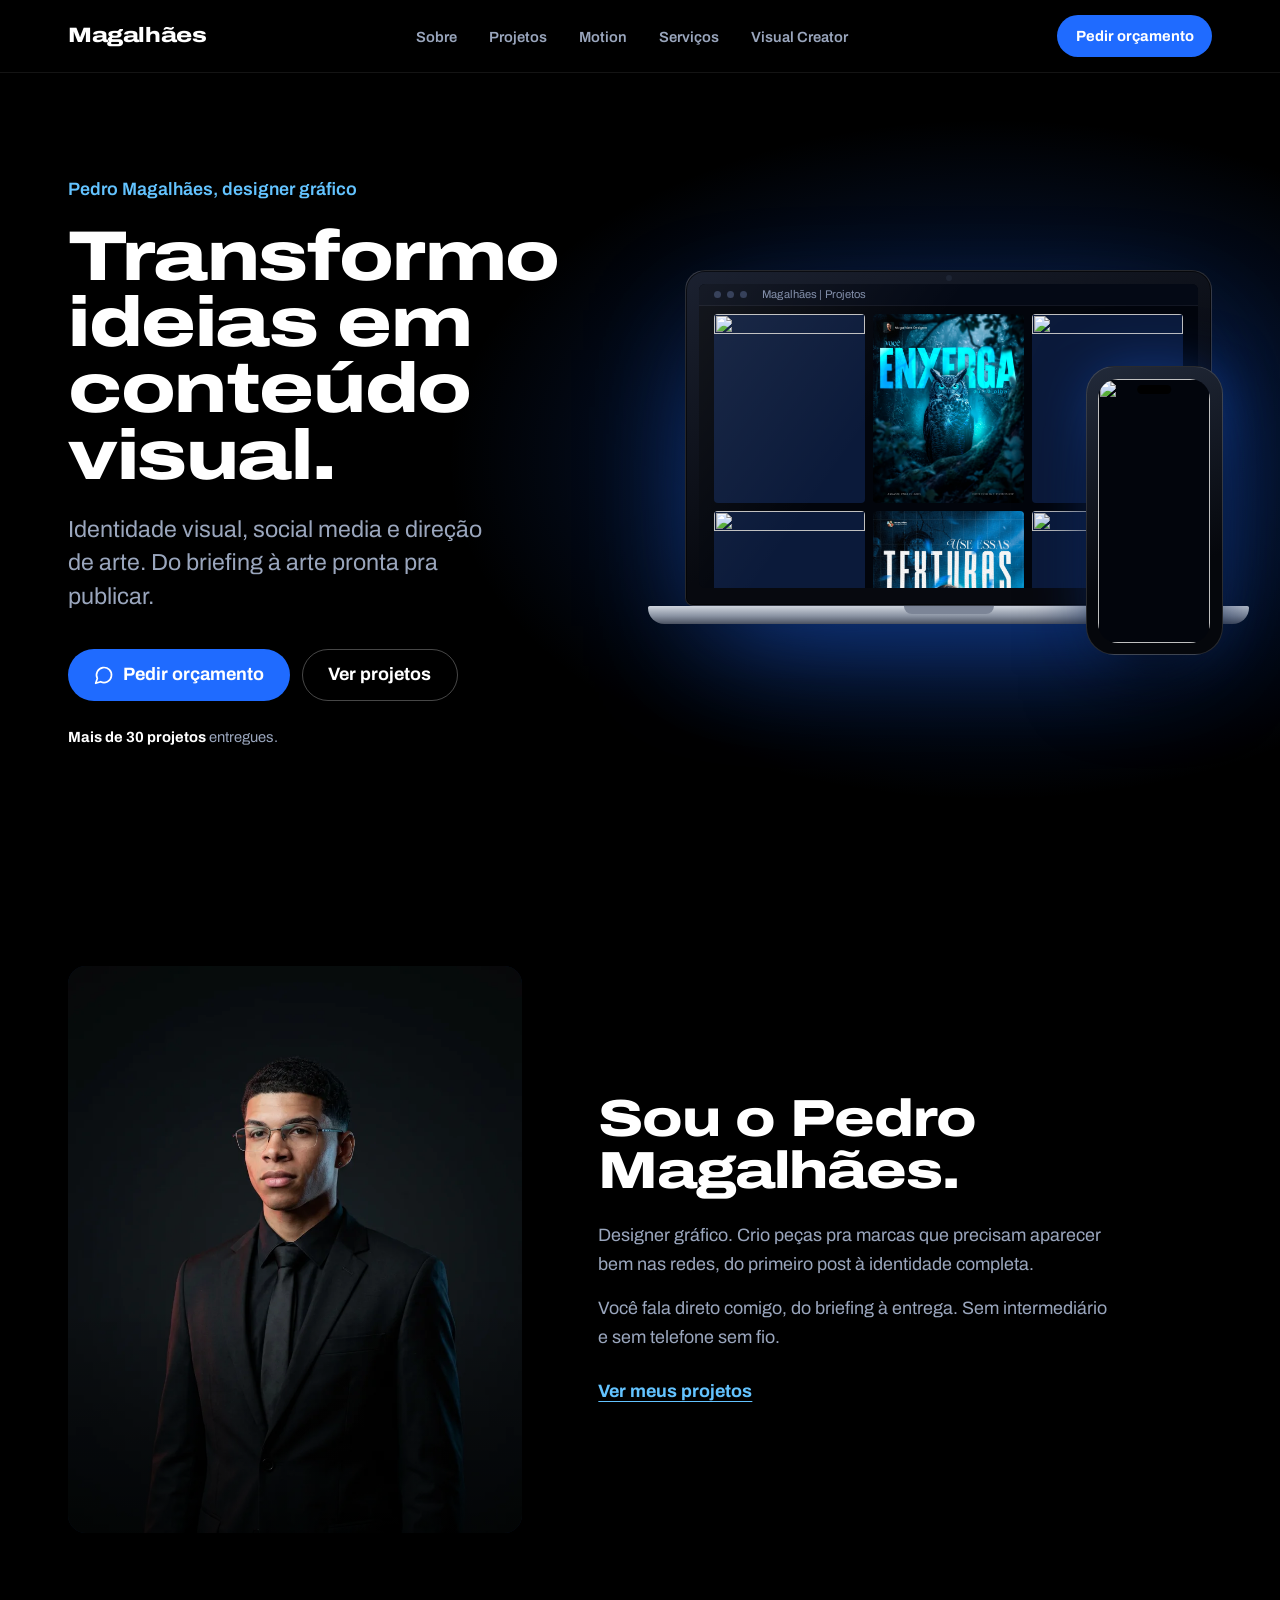
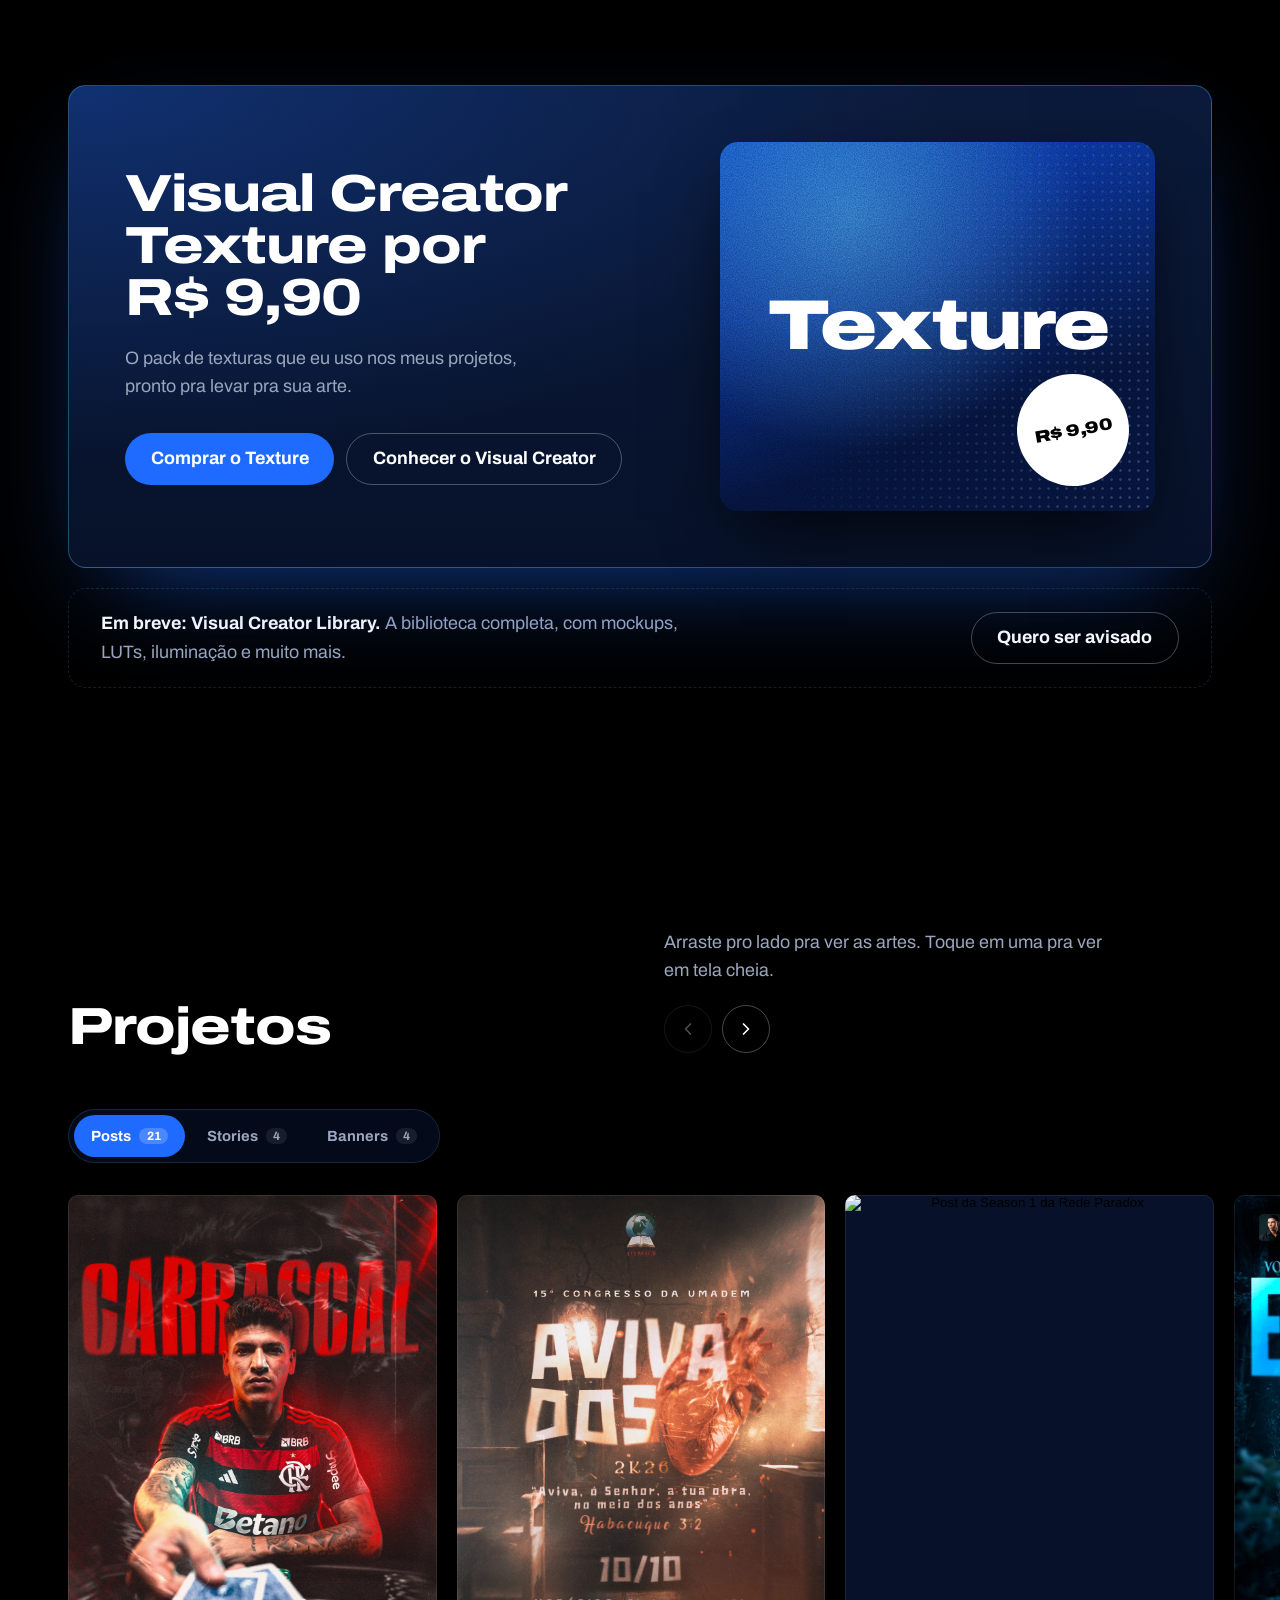
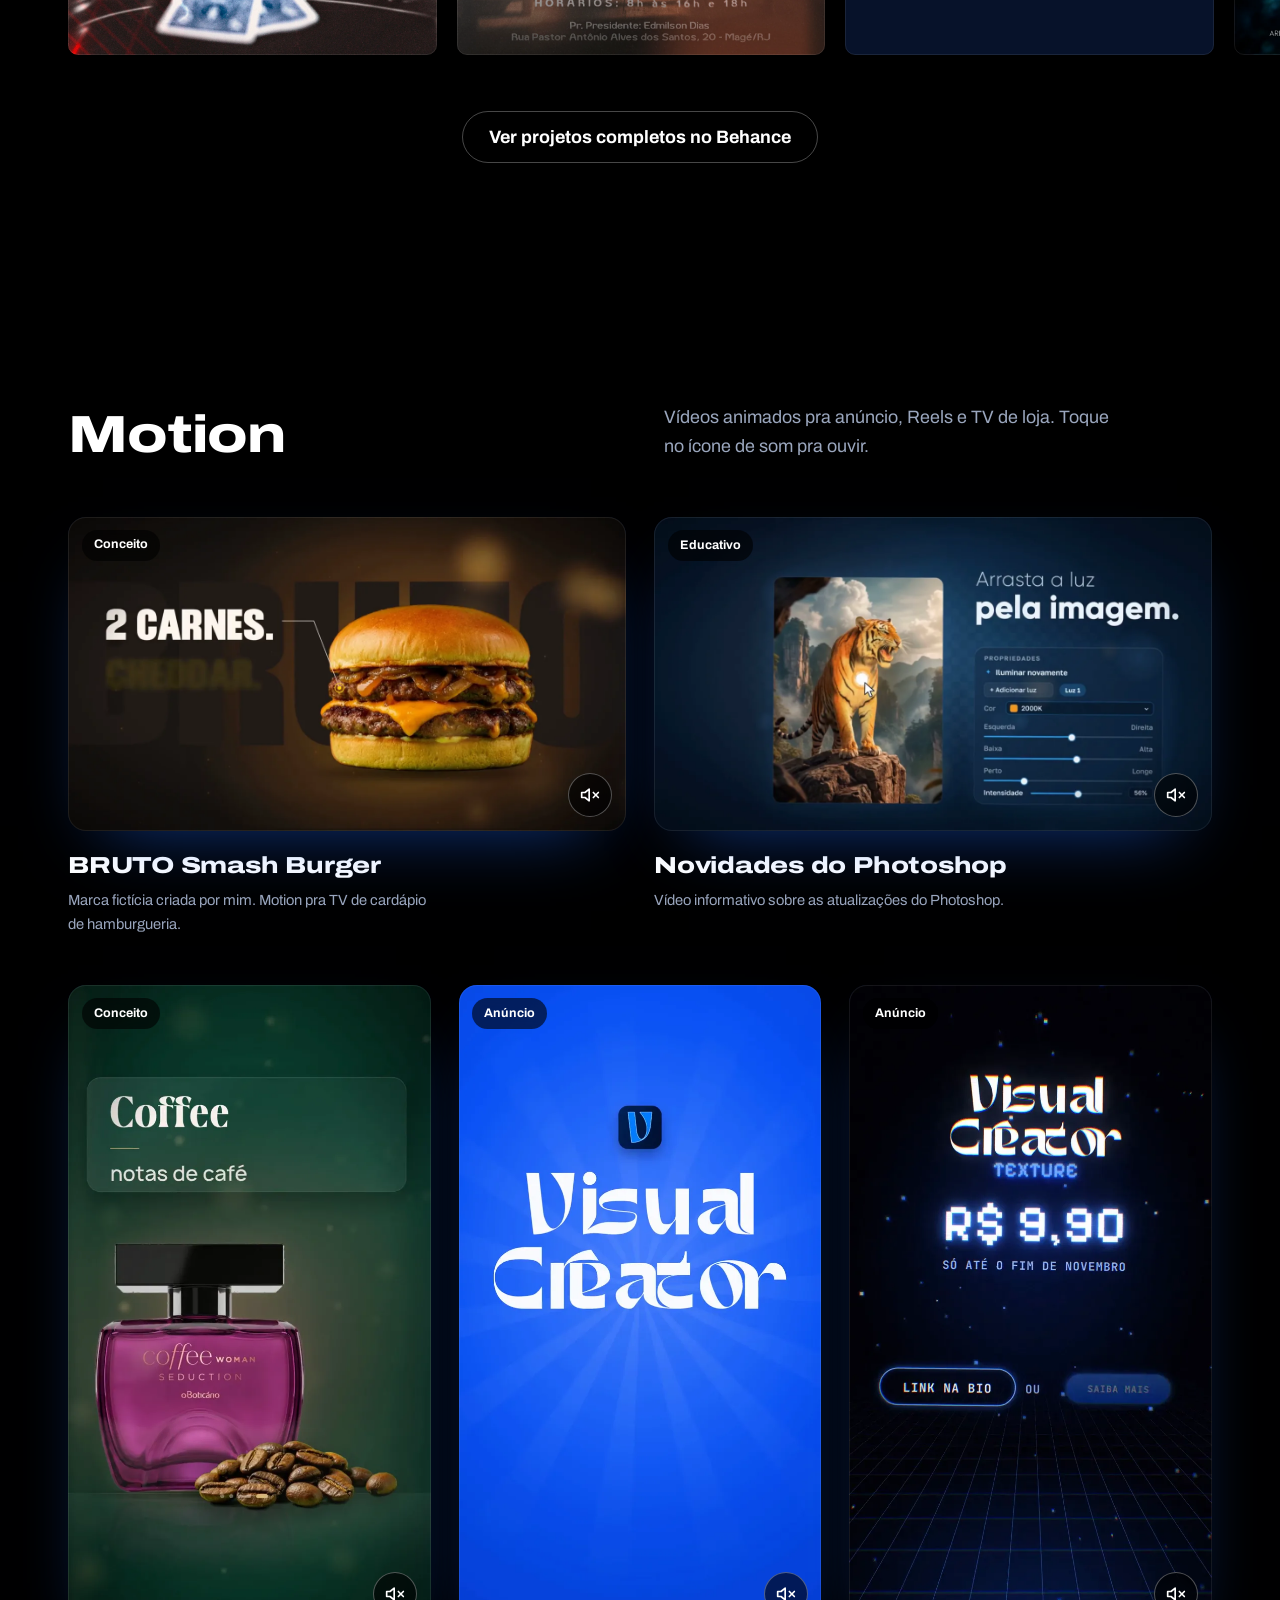
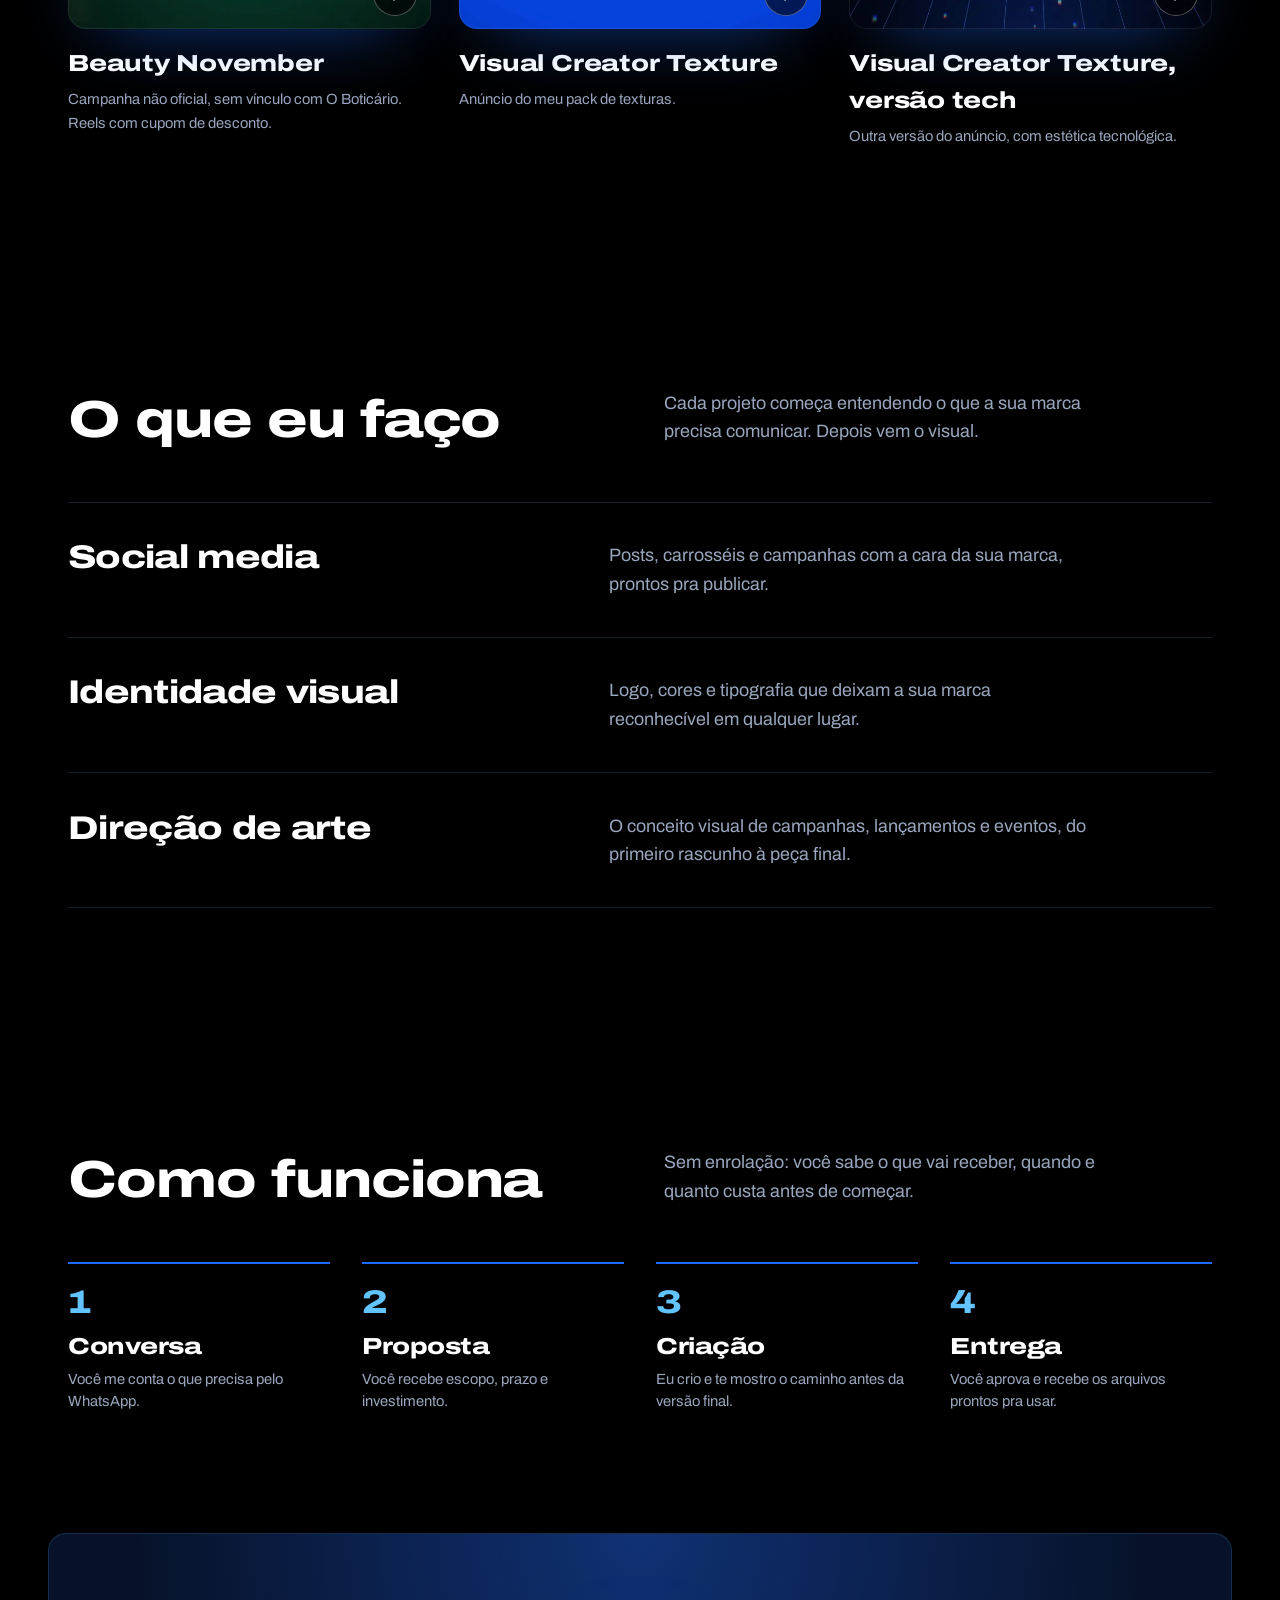
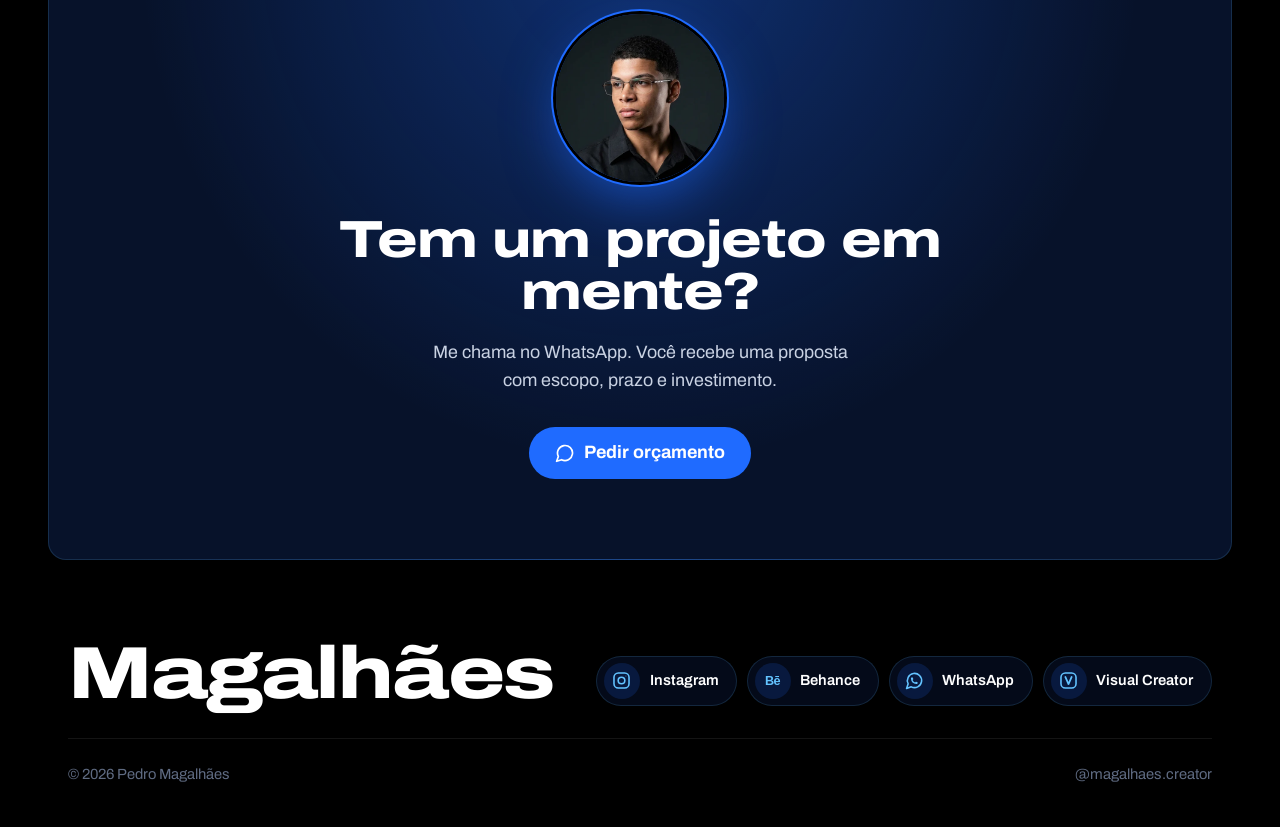
==== index.html @ c9c940e7 "Seção de motion com 5 vídeos Co-Authored-By: Claude Opus 5.5 <noreply@anthropic.com> Claude-Session:" ====
<!DOCTYPE html>
<html lang="pt-BR">
<head>
  <meta charset="utf-8">
  <script>if (location.protocol === "http:" && location.hostname.endsWith("magalhaescreator.com.br")) location.replace("https://" + location.host + location.pathname + location.search + location.hash);</script>
  <meta name="viewport" content="width=device-width, initial-scale=1">
  <title>Magalhães | Designer Gráfico</title>
  <meta name="description" content="Pedro Magalhães, designer gráfico. Identidade visual, social media e direção de arte, do briefing à arte pronta pra publicar.">
  <meta name="theme-color" content="#000000">
  <link rel="canonical" href="https://magalhaescreator.com.br/">
  <meta property="og:url" content="https://magalhaescreator.com.br/">
  <meta property="og:type" content="website">
  <meta property="og:title" content="Magalhães | Designer Gráfico">
  <meta property="og:description" content="Identidade visual, social media e direção de arte. Peça seu orçamento pelo WhatsApp.">
  <meta property="og:image" content="https://magalhaescreator.com.br/assets/img/og.jpg">
  <meta name="twitter:card" content="summary_large_image">
  <link rel="icon" href="assets/img/favicon.svg" type="image/svg+xml">
  <link rel="preconnect" href="https://fonts.googleapis.com">
  <link rel="preconnect" href="https://fonts.gstatic.com" crossorigin>
  <link href="https://fonts.googleapis.com/css2?family=Archivo:wdth,wght@62..125,400..900&display=swap" rel="stylesheet">
  <link rel="stylesheet" href="assets/css/style.css">
</head>
<body>
  <a class="skip" href="#conteudo">Pular para o conteúdo</a>

  <div class="promo-bar" data-promo>
    <div class="wrap promo-bar-inner">
      <p><b>Black Friday do Visual Creator.</b> <span class="hide-sm">Texture por R$&nbsp;9,90.</span> Termina em <span class="countdown-inline" data-countdown-inline>em breve</span></p>
      <a href="visual-creator/">Aproveitar</a>
    </div>
  </div>

  <header class="nav">
    <div class="wrap nav-inner">
      <a class="wordmark" href="./">Magalhães</a>
      <nav aria-label="Principal">
        <ul class="nav-links" id="menu">
          <li><a href="#sobre">Sobre</a></li>
          <li><a href="#projetos">Projetos</a></li>
          <li><a href="#motion">Motion</a></li>
          <li><a href="#servicos">Serviços</a></li>
          <li><a href="visual-creator/">Visual Creator</a></li>
        </ul>
      </nav>
      <a class="btn btn-primary nav-cta" href="https://wa.me/message/RZX6VDRR2DVQH1" target="_blank" rel="noopener">Pedir orçamento</a>
      <button class="menu-btn" type="button" aria-expanded="false" aria-controls="menu" aria-label="Abrir menu"><span></span><span></span><span></span></button>
    </div>
  </header>

  <main id="conteudo">
    <section class="hero">
      <div class="wrap hero-grid">
        <div>
          <p class="hero-who">Pedro Magalhães, designer gráfico</p>
          <h1>Transformo ideias em conteúdo visual.</h1>
          <p class="hero-sub">Identidade visual, social media e direção de arte. Do briefing à arte pronta pra publicar.</p>
          <div class="hero-actions">
            <a class="btn btn-primary" href="https://wa.me/message/RZX6VDRR2DVQH1" target="_blank" rel="noopener">
              <svg viewBox="0 0 24 24" fill="none" stroke="currentColor" stroke-width="2" stroke-linecap="round" stroke-linejoin="round" aria-hidden="true"><path d="M7.9 20A9 9 0 1 0 4 16.1L2 22Z"/></svg>
              Pedir orçamento
            </a>
            <a class="btn btn-ghost" href="#projetos">Ver projetos</a>
          </div>
          <p class="hero-proof"><strong>Mais de 30 projetos</strong> entregues.</p>
        </div>

        <div class="devices" aria-hidden="true" data-feed='["https://mir-s3-cdn-cf.behance.net/project_modules/max_1200_webp/fe48d3247778025.69e254699de70.png", "assets/img/trabalhos/coruja.webp", "https://mir-s3-cdn-cf.behance.net/project_modules/max_1200_webp/d8fd8d247778025.69e25469a5c18.png", "https://mir-s3-cdn-cf.behance.net/project_modules/max_1200_webp/1ebed1247778025.69e25469a2aa4.png", "assets/img/trabalhos/texturas.webp", "https://mir-s3-cdn-cf.behance.net/project_modules/max_1200_webp/c08a73247778025.69e25469a4dbd.png", "assets/img/trabalhos/nem-tudo.webp", "https://mir-s3-cdn-cf.behance.net/project_modules/max_1200_webp/96bc8f247778025.69e2546d345b4.png", "https://mir-s3-cdn-cf.behance.net/project_modules/max_1200_webp/eeed84247778025.69e25469a31aa.png", "https://mir-s3-cdn-cf.behance.net/project_modules/max_1200_webp/d4038a247778025.69e254699f2da.png", "https://mir-s3-cdn-cf.behance.net/project_modules/max_1200_webp/2a025b247778025.69e25620753db.png", "https://mir-s3-cdn-cf.behance.net/project_modules/max_1200_webp/dcdc4f247778025.69e25469a3f45.png"]' data-phone='["https://mir-s3-cdn-cf.behance.net/project_modules/max_1200_webp/8fa690247778025.69e25469a0059.png", "https://mir-s3-cdn-cf.behance.net/project_modules/max_1200_webp/dc5578247778025.69e25469a0e3d.png", "https://mir-s3-cdn-cf.behance.net/project_modules/max_1200_webp/7363a2247778025.69e25469a556b.png"]'>
          <div class="laptop">
            <div class="laptop-lid">
              <div class="screen">
                <div class="screen-bar"><i></i><i></i><i></i><span>Magalhães | Projetos</span></div>
                <div class="screen-feed"><div class="feed-track"></div></div>
              </div>
            </div>
            <div class="laptop-base"></div>
          </div>
          <div class="phone"><div class="phone-screen"></div></div>
        </div>
      </div>
    </section>

    <section class="section" id="sobre">
      <div class="wrap about">
        <div class="about-photo">
          <picture>
            <source srcset="assets/img/pedro-retrato.webp" type="image/webp">
            <img src="assets/img/pedro-retrato.jpg" alt="Pedro Magalhães, designer gráfico" loading="lazy" width="896" height="1200">
          </picture>
        </div>
        <div>
          <h2>Sou o Pedro Magalhães.</h2>
          <p>Designer gráfico. Crio peças pra marcas que precisam aparecer bem nas redes, do primeiro post à identidade completa.</p>
          <p>Você fala direto comigo, do briefing à entrega. Sem intermediário e sem telefone sem fio.</p>
          <a class="text-link" href="#projetos">Ver meus projetos</a>
        </div>
      </div>
    </section>

    <section class="section promo" id="oferta" aria-labelledby="oferta-title">
      <div class="wrap">
        <div class="promo-panel">
          <div class="promo-copy">
            <p class="promo-kicker" data-promo>Black Friday do Visual Creator</p>
            <h2 id="oferta-title">Visual Creator Texture por R$&nbsp;9,90</h2>
            <p class="promo-text">O pack de texturas que eu uso nos meus projetos, pronto pra levar pra sua arte.</p>
            <div class="countdown" data-countdown data-promo aria-label="Tempo até o fim da promoção">
              <div><b data-unit="d">00</b><span>dias</span></div>
              <div><b data-unit="h">00</b><span>horas</span></div>
              <div><b data-unit="m">00</b><span>min</span></div>
              <div><b data-unit="s">00</b><span>seg</span></div>
            </div>
            <div class="promo-actions">
              <a class="btn btn-primary" href="https://pay.cakto.com.br/vt54b25_1261545" target="_blank" rel="noopener">Comprar o Texture</a>
              <a class="btn btn-ghost" href="visual-creator/">Conhecer o Visual Creator</a>
            </div>
          </div>
          <a class="promo-visual" href="visual-creator/" aria-label="Ver o Visual Creator Texture">
            <div class="texture-art"><span>Texture</span></div>
            <span class="price-tag">R$&nbsp;9,90</span>
          </a>
        </div>
        <div class="promo-next">
          <p><b>Em breve: Visual Creator Library.</b> A biblioteca completa, com mockups, LUTs, iluminação e muito mais.</p>
          <a class="btn btn-ghost" href="https://ig.me/m/magalhaes.creator" target="_blank" rel="noopener">Quero ser avisado</a>
        </div>
      </div>
    </section>

    <section class="section" id="projetos">
      <div class="wrap">
        <div class="section-head">
          <h2>Projetos</h2>
          <div class="works-head-side">
            <p>Arraste pro lado pra ver as artes. Toque em uma pra ver em tela cheia.</p>
            <div class="works-nav">
              <button class="works-btn" type="button" data-dir="-1" aria-label="Arte anterior"><svg viewBox="0 0 24 24" fill="none" stroke="currentColor" stroke-width="2" stroke-linecap="round" stroke-linejoin="round" aria-hidden="true"><path d="M15 18l-6-6 6-6"/></svg></button>
              <button class="works-btn" type="button" data-dir="1" aria-label="Próxima arte"><svg viewBox="0 0 24 24" fill="none" stroke="currentColor" stroke-width="2" stroke-linecap="round" stroke-linejoin="round" aria-hidden="true"><path d="M9 18l6-6-6-6"/></svg></button>
            </div>
          </div>
        </div>
        <div class="works-tabs" role="tablist" aria-label="Formato das artes">
          <button class="works-tab" type="button" role="tab" id="tab-posts" aria-controls="works-posts" aria-selected="true">Posts <span>21</span></button>
          <button class="works-tab" type="button" role="tab" id="tab-stories" aria-controls="works-stories" aria-selected="false" tabindex="-1">Stories <span>4</span></button>
          <button class="works-tab" type="button" role="tab" id="tab-banners" aria-controls="works-banners" aria-selected="false" tabindex="-1">Banners <span>4</span></button>
        </div>
      </div>
      <div class="works works-posts" id="works-posts" role="tabpanel" aria-labelledby="tab-posts" tabindex="0">
        <button class="work" type="button" data-full="assets/img/trabalhos/carrascal.webp"><img src="assets/img/trabalhos/carrascal.webp" alt="Arte do jogador Carrascal, do Flamengo, com cartas de baralho" width="1080" height="1350" draggable="false" decoding="async"></button>
        <button class="work" type="button" data-full="assets/img/trabalhos/aviva.webp"><img src="assets/img/trabalhos/aviva.webp" alt="Cartaz do 15º Congresso da UMADEM, Avivados 2K26" width="1080" height="1350" draggable="false" decoding="async"></button>
        <button class="work" type="button" data-full="https://mir-s3-cdn-cf.behance.net/project_modules/max_1200_webp/d8fd8d247778025.69e25469a5c18.png"><img src="https://mir-s3-cdn-cf.behance.net/project_modules/max_1200_webp/d8fd8d247778025.69e25469a5c18.png" alt="Post da Season 1 da Rede Paradox" width="1080" height="1350" draggable="false" decoding="async" referrerpolicy="no-referrer"></button>
        <button class="work" type="button" data-full="assets/img/trabalhos/coruja.webp"><img src="assets/img/trabalhos/coruja.webp" alt="Post "Você enxerga ou só olha?" com coruja azul" width="1080" height="1350" draggable="false" decoding="async" loading="lazy"></button>
        <button class="work" type="button" data-full="https://mir-s3-cdn-cf.behance.net/project_modules/max_1200_webp/1ebed1247778025.69e25469a2aa4.png"><img src="https://mir-s3-cdn-cf.behance.net/project_modules/max_1200_webp/1ebed1247778025.69e25469a2aa4.png" alt="Post "Reconstrua a sua história" da Rede Paradox" width="1080" height="1350" draggable="false" decoding="async" loading="lazy" referrerpolicy="no-referrer"></button>
        <button class="work" type="button" data-full="assets/img/trabalhos/nem-tudo.webp"><img src="assets/img/trabalhos/nem-tudo.webp" alt="Post "Nem tudo começa perfeito"" width="1080" height="1350" draggable="false" decoding="async" loading="lazy"></button>
        <button class="work" type="button" data-full="https://mir-s3-cdn-cf.behance.net/project_modules/max_1200_webp/db159d247778025.69e2546bab6d5.png"><img src="https://mir-s3-cdn-cf.behance.net/project_modules/max_1200_webp/db159d247778025.69e2546bab6d5.png" alt="Post sobre a moto NRG-500" width="1080" height="1350" draggable="false" decoding="async" loading="lazy" referrerpolicy="no-referrer"></button>
        <button class="work" type="button" data-full="assets/img/trabalhos/fontes.webp"><img src="assets/img/trabalhos/fontes.webp" alt="Post "Use essas fontes nos seus posts" com astronauta" width="1080" height="1350" draggable="false" decoding="async" loading="lazy"></button>
        <button class="work" type="button" data-full="https://mir-s3-cdn-cf.behance.net/project_modules/max_1200_webp/96bc8f247778025.69e2546d345b4.png"><img src="https://mir-s3-cdn-cf.behance.net/project_modules/max_1200_webp/96bc8f247778025.69e2546d345b4.png" alt="Post "Qual é o seu personagem?"" width="1080" height="1350" draggable="false" decoding="async" loading="lazy" referrerpolicy="no-referrer"></button>
        <button class="work" type="button" data-full="assets/img/trabalhos/texturas.webp"><img src="assets/img/trabalhos/texturas.webp" alt="Post "Use essas texturas"" width="1080" height="1350" draggable="false" decoding="async" loading="lazy"></button>
        <button class="work" type="button" data-full="https://mir-s3-cdn-cf.behance.net/project_modules/max_1200_webp/069645247778025.69e2546c748ce.png"><img src="https://mir-s3-cdn-cf.behance.net/project_modules/max_1200_webp/069645247778025.69e2546c748ce.png" alt="Post "Um carro" da Rede Paradox" width="1080" height="1350" draggable="false" decoding="async" loading="lazy" referrerpolicy="no-referrer"></button>
        <button class="work" type="button" data-full="assets/img/trabalhos/sites.webp"><img src="assets/img/trabalhos/sites.webp" alt="Post "Sites que todo designer deveria conhecer" com tigre" width="1080" height="1440" draggable="false" decoding="async" loading="lazy"></button>
        <button class="work" type="button" data-full="https://mir-s3-cdn-cf.behance.net/project_modules/max_1200_webp/c08a73247778025.69e25469a4dbd.png"><img src="https://mir-s3-cdn-cf.behance.net/project_modules/max_1200_webp/c08a73247778025.69e25469a4dbd.png" alt="Post de Dia das Mulheres da Rede Paradox" width="1080" height="1350" draggable="false" decoding="async" loading="lazy" referrerpolicy="no-referrer"></button>
        <button class="work" type="button" data-full="https://mir-s3-cdn-cf.behance.net/project_modules/max_1200_webp/2a025b247778025.69e25620753db.png"><img src="https://mir-s3-cdn-cf.behance.net/project_modules/max_1200_webp/2a025b247778025.69e25620753db.png" alt="Post "Jogar pelo celular no Paradox"" width="1080" height="1350" draggable="false" decoding="async" loading="lazy" referrerpolicy="no-referrer"></button>
        <button class="work" type="button" data-full="https://mir-s3-cdn-cf.behance.net/project_modules/max_1200_webp/fe48d3247778025.69e254699de70.png"><img src="https://mir-s3-cdn-cf.behance.net/project_modules/max_1200_webp/fe48d3247778025.69e254699de70.png" alt="Post de boas-vindas da Rede Paradox" width="1080" height="1350" draggable="false" decoding="async" loading="lazy" referrerpolicy="no-referrer"></button>
        <button class="work" type="button" data-full="https://mir-s3-cdn-cf.behance.net/project_modules/max_1200_webp/eeed84247778025.69e25469a31aa.png"><img src="https://mir-s3-cdn-cf.behance.net/project_modules/max_1200_webp/eeed84247778025.69e25469a31aa.png" alt="Post da promoção de Carnaval da Rede Paradox" width="1080" height="1350" draggable="false" decoding="async" loading="lazy" referrerpolicy="no-referrer"></button>
        <button class="work" type="button" data-full="https://mir-s3-cdn-cf.behance.net/project_modules/source/ae0c9a247778025.69e254699ebcd.png"><img src="https://mir-s3-cdn-cf.behance.net/project_modules/source/ae0c9a247778025.69e254699ebcd.png" alt="Logo da Rede Paradox RPG" width="512" height="512" draggable="false" decoding="async" loading="lazy" referrerpolicy="no-referrer"></button>
        <button class="work" type="button" data-full="https://mir-s3-cdn-cf.behance.net/project_modules/max_1200_webp/d4038a247778025.69e254699f2da.png"><img src="https://mir-s3-cdn-cf.behance.net/project_modules/max_1200_webp/d4038a247778025.69e254699f2da.png" alt="Post da Rede Paradox com convite pro Discord" width="1080" height="1350" draggable="false" decoding="async" loading="lazy" referrerpolicy="no-referrer"></button>
        <button class="work" type="button" data-full="https://mir-s3-cdn-cf.behance.net/project_modules/max_1200_webp/dcdc4f247778025.69e25469a3f45.png"><img src="https://mir-s3-cdn-cf.behance.net/project_modules/max_1200_webp/dcdc4f247778025.69e25469a3f45.png" alt="Post de valores da caixa de Carnaval" width="1080" height="1350" draggable="false" decoding="async" loading="lazy" referrerpolicy="no-referrer"></button>
        <button class="work" type="button" data-full="https://mir-s3-cdn-cf.behance.net/project_modules/max_1200_webp/9a440e247778025.69e254699e59b.png"><img src="https://mir-s3-cdn-cf.behance.net/project_modules/max_1200_webp/9a440e247778025.69e254699e59b.png" alt="Post dos itens da caixa de Carnaval" width="1080" height="1350" draggable="false" decoding="async" loading="lazy" referrerpolicy="no-referrer"></button>
        <button class="work" type="button" data-full="https://mir-s3-cdn-cf.behance.net/project_modules/max_1200_webp/bb5028247778025.69e25469a077b.png"><img src="https://mir-s3-cdn-cf.behance.net/project_modules/max_1200_webp/bb5028247778025.69e25469a077b.png" alt="Post "Você também pode ganhar" da Rede Paradox" width="1080" height="1350" draggable="false" decoding="async" loading="lazy" referrerpolicy="no-referrer"></button>
      </div>
      <div class="works works-stories" id="works-stories" role="tabpanel" aria-labelledby="tab-stories" tabindex="0" hidden>
        <button class="work" type="button" data-full="assets/img/trabalhos/arthur.webp"><img src="assets/img/trabalhos/arthur.webp" alt="Arte do goleiro Arthur" width="1080" height="1920" draggable="false" decoding="async" loading="lazy"></button>
        <button class="work" type="button" data-full="https://mir-s3-cdn-cf.behance.net/project_modules/max_1200_webp/8fa690247778025.69e25469a0059.png"><img src="https://mir-s3-cdn-cf.behance.net/project_modules/max_1200_webp/8fa690247778025.69e25469a0059.png" alt="Story da promoção de Carnaval" width="1080" height="1920" draggable="false" decoding="async" loading="lazy" referrerpolicy="no-referrer"></button>
        <button class="work" type="button" data-full="https://mir-s3-cdn-cf.behance.net/project_modules/max_1200_webp/7363a2247778025.69e25469a556b.png"><img src="https://mir-s3-cdn-cf.behance.net/project_modules/max_1200_webp/7363a2247778025.69e25469a556b.png" alt="Story "Reabertura hoje às 20h"" width="1080" height="1920" draggable="false" decoding="async" loading="lazy" referrerpolicy="no-referrer"></button>
        <button class="work" type="button" data-full="https://mir-s3-cdn-cf.behance.net/project_modules/max_1200_webp/dc5578247778025.69e25469a0e3d.png"><img src="https://mir-s3-cdn-cf.behance.net/project_modules/max_1200_webp/dc5578247778025.69e25469a0e3d.png" alt="Story da Season 1" width="1080" height="1920" draggable="false" decoding="async" loading="lazy" referrerpolicy="no-referrer"></button>
      </div>
      <div class="works works-banners" id="works-banners" role="tabpanel" aria-labelledby="tab-banners" tabindex="0" hidden>
        <button class="work" type="button" data-full="https://mir-s3-cdn-cf.behance.net/project_modules/source/68e976247778025.69e25469a1b3a.png"><img src="https://mir-s3-cdn-cf.behance.net/project_modules/1400_webp/68e976247778025.69e25469a1b3a.png" alt="Banner da promoção de Carnaval" width="1920" height="1080" draggable="false" decoding="async" loading="lazy" referrerpolicy="no-referrer"></button>
        <button class="work" type="button" data-full="https://mir-s3-cdn-cf.behance.net/project_modules/source/d138fb247778025.69e25469a3871.png"><img src="https://mir-s3-cdn-cf.behance.net/project_modules/1400_webp/d138fb247778025.69e25469a3871.png" alt="Banner de boas-vindas da Rede Paradox" width="1920" height="1080" draggable="false" decoding="async" loading="lazy" referrerpolicy="no-referrer"></button>
        <button class="work" type="button" data-full="https://mir-s3-cdn-cf.behance.net/project_modules/source/160dca247778025.69e25469a14a0.png"><img src="https://mir-s3-cdn-cf.behance.net/project_modules/1400_webp/160dca247778025.69e25469a14a0.png" alt="Banner Car Nitro Boost" width="1920" height="1080" draggable="false" decoding="async" loading="lazy" referrerpolicy="no-referrer"></button>
        <button class="work" type="button" data-full="https://mir-s3-cdn-cf.behance.net/project_modules/source/043789247778025.69e25469a46ff.png"><img src="https://mir-s3-cdn-cf.behance.net/project_modules/1400_webp/043789247778025.69e25469a46ff.png" alt="Banner "Venha ser um influencer no Paradox"" width="4704" height="2000" draggable="false" decoding="async" loading="lazy" referrerpolicy="no-referrer"></button>
      </div>
      <div class="wrap">
        <div class="works-more">
          <a class="btn btn-ghost" href="https://www.behance.net/magalhaess" target="_blank" rel="noopener">Ver projetos completos no Behance</a>
        </div>
      </div>
    </section>

    <section class="section" id="motion">
      <div class="wrap">
        <div class="section-head">
          <h2>Motion</h2>
          <p>Vídeos animados pra anúncio, Reels e TV de loja. Toque no ícone de som pra ouvir.</p>
        </div>
        <div class="motion-wide">
          <figure class="motion is-wide">
            <div class="motion-media">
              <video src="assets/video/bruto.mp4" poster="assets/video/bruto.webp" width="1920" height="1080" muted loop playsinline preload="none" aria-label="BRUTO Smash Burger"></video>
              <span class="motion-tag">Conceito</span>
              <button class="motion-sound" type="button" aria-pressed="false" aria-label="Ativar som de BRUTO Smash Burger"><svg class="i-off" viewBox="0 0 24 24" fill="none" stroke="currentColor" stroke-width="2" stroke-linecap="round" stroke-linejoin="round" aria-hidden="true"><path d="M11 5 6 9H2v6h4l5 4z"/><path d="m22 9-6 6"/><path d="m16 9 6 6"/></svg><svg class="i-on" viewBox="0 0 24 24" fill="none" stroke="currentColor" stroke-width="2" stroke-linecap="round" stroke-linejoin="round" aria-hidden="true"><path d="M11 5 6 9H2v6h4l5 4z"/><path d="M15.5 8.5a5 5 0 0 1 0 7"/><path d="M19 5a10 10 0 0 1 0 14"/></svg></button>
            </div>
            <figcaption><b>BRUTO Smash Burger</b><span>Marca fictícia criada por mim. Motion pra TV de cardápio de hamburgueria.</span></figcaption>
          </figure>
          <figure class="motion is-wide">
            <div class="motion-media">
              <video src="assets/video/photoshop-novidades.mp4" poster="assets/video/photoshop-novidades.webp" width="1920" height="1080" muted loop playsinline preload="none" aria-label="Novidades do Photoshop"></video>
              <span class="motion-tag">Educativo</span>
              <button class="motion-sound" type="button" aria-pressed="false" aria-label="Ativar som de Novidades do Photoshop"><svg class="i-off" viewBox="0 0 24 24" fill="none" stroke="currentColor" stroke-width="2" stroke-linecap="round" stroke-linejoin="round" aria-hidden="true"><path d="M11 5 6 9H2v6h4l5 4z"/><path d="m22 9-6 6"/><path d="m16 9 6 6"/></svg><svg class="i-on" viewBox="0 0 24 24" fill="none" stroke="currentColor" stroke-width="2" stroke-linecap="round" stroke-linejoin="round" aria-hidden="true"><path d="M11 5 6 9H2v6h4l5 4z"/><path d="M15.5 8.5a5 5 0 0 1 0 7"/><path d="M19 5a10 10 0 0 1 0 14"/></svg></button>
            </div>
            <figcaption><b>Novidades do Photoshop</b><span>Vídeo informativo sobre as atualizações do Photoshop.</span></figcaption>
          </figure>
        </div>
        <div class="motion-tall">
          <figure class="motion is-tall">
            <div class="motion-media">
              <video src="assets/video/boticario.mp4" poster="assets/video/boticario.webp" width="1080" height="1920" muted loop playsinline preload="none" aria-label="Beauty November"></video>
              <span class="motion-tag">Conceito</span>
              <button class="motion-sound" type="button" aria-pressed="false" aria-label="Ativar som de Beauty November"><svg class="i-off" viewBox="0 0 24 24" fill="none" stroke="currentColor" stroke-width="2" stroke-linecap="round" stroke-linejoin="round" aria-hidden="true"><path d="M11 5 6 9H2v6h4l5 4z"/><path d="m22 9-6 6"/><path d="m16 9 6 6"/></svg><svg class="i-on" viewBox="0 0 24 24" fill="none" stroke="currentColor" stroke-width="2" stroke-linecap="round" stroke-linejoin="round" aria-hidden="true"><path d="M11 5 6 9H2v6h4l5 4z"/><path d="M15.5 8.5a5 5 0 0 1 0 7"/><path d="M19 5a10 10 0 0 1 0 14"/></svg></button>
            </div>
            <figcaption><b>Beauty November</b><span>Campanha não oficial, sem vínculo com O Boticário. Reels com cupom de desconto.</span></figcaption>
          </figure>
          <figure class="motion is-tall">
            <div class="motion-media">
              <video src="assets/video/visual-creator-anuncio.mp4" poster="assets/video/visual-creator-anuncio.webp" width="1080" height="1920" muted loop playsinline preload="none" aria-label="Visual Creator Texture"></video>
              <span class="motion-tag">Anúncio</span>
              <button class="motion-sound" type="button" aria-pressed="false" aria-label="Ativar som de Visual Creator Texture"><svg class="i-off" viewBox="0 0 24 24" fill="none" stroke="currentColor" stroke-width="2" stroke-linecap="round" stroke-linejoin="round" aria-hidden="true"><path d="M11 5 6 9H2v6h4l5 4z"/><path d="m22 9-6 6"/><path d="m16 9 6 6"/></svg><svg class="i-on" viewBox="0 0 24 24" fill="none" stroke="currentColor" stroke-width="2" stroke-linecap="round" stroke-linejoin="round" aria-hidden="true"><path d="M11 5 6 9H2v6h4l5 4z"/><path d="M15.5 8.5a5 5 0 0 1 0 7"/><path d="M19 5a10 10 0 0 1 0 14"/></svg></button>
            </div>
            <figcaption><b>Visual Creator Texture</b><span>Anúncio do meu pack de texturas.</span></figcaption>
          </figure>
          <figure class="motion is-tall">
            <div class="motion-media">
              <video src="assets/video/visual-creator-tecnologico.mp4" poster="assets/video/visual-creator-tecnologico.webp" width="1080" height="1920" muted loop playsinline preload="none" aria-label="Visual Creator Texture, versão tech"></video>
              <span class="motion-tag">Anúncio</span>
              <button class="motion-sound" type="button" aria-pressed="false" aria-label="Ativar som de Visual Creator Texture, versão tech"><svg class="i-off" viewBox="0 0 24 24" fill="none" stroke="currentColor" stroke-width="2" stroke-linecap="round" stroke-linejoin="round" aria-hidden="true"><path d="M11 5 6 9H2v6h4l5 4z"/><path d="m22 9-6 6"/><path d="m16 9 6 6"/></svg><svg class="i-on" viewBox="0 0 24 24" fill="none" stroke="currentColor" stroke-width="2" stroke-linecap="round" stroke-linejoin="round" aria-hidden="true"><path d="M11 5 6 9H2v6h4l5 4z"/><path d="M15.5 8.5a5 5 0 0 1 0 7"/><path d="M19 5a10 10 0 0 1 0 14"/></svg></button>
            </div>
            <figcaption><b>Visual Creator Texture, versão tech</b><span>Outra versão do anúncio, com estética tecnológica.</span></figcaption>
          </figure>
        </div>
      </div>
    </section>

    <section class="section" id="servicos">
      <div class="wrap">
        <div class="section-head">
          <h2>O que eu faço</h2>
          <p>Cada projeto começa entendendo o que a sua marca precisa comunicar. Depois vem o visual.</p>
        </div>
        <ul class="services">
          <li>
            <h3>Social media</h3>
            <p>Posts, carrosséis e campanhas com a cara da sua marca, prontos pra publicar.</p>
          </li>
          <li>
            <h3>Identidade visual</h3>
            <p>Logo, cores e tipografia que deixam a sua marca reconhecível em qualquer lugar.</p>
          </li>
          <li>
            <h3>Direção de arte</h3>
            <p>O conceito visual de campanhas, lançamentos e eventos, do primeiro rascunho à peça final.</p>
          </li>
        </ul>
      </div>
    </section>

    <section class="section" id="processo">
      <div class="wrap">
        <div class="section-head">
          <h2>Como funciona</h2>
          <p>Sem enrolação: você sabe o que vai receber, quando e quanto custa antes de começar.</p>
        </div>
        <ol class="steps">
          <li>
            <h3>Conversa</h3>
            <p>Você me conta o que precisa pelo WhatsApp.</p>
          </li>
          <li>
            <h3>Proposta</h3>
            <p>Você recebe escopo, prazo e investimento.</p>
          </li>
          <li>
            <h3>Criação</h3>
            <p>Eu crio e te mostro o caminho antes da versão final.</p>
          </li>
          <li>
            <h3>Entrega</h3>
            <p>Você aprova e recebe os arquivos prontos pra usar.</p>
          </li>
        </ol>
      </div>
    </section>

    <section class="cta-wrap">
      <div class="cta" aria-labelledby="cta-title">
        <img class="cta-photo" src="assets/img/pedro-perfil.webp" alt="Pedro Magalhães" width="560" height="560" loading="lazy">
        <h2 id="cta-title">Tem um projeto em mente?</h2>
        <p>Me chama no WhatsApp. Você recebe uma proposta com escopo, prazo e investimento.</p>
        <a class="btn btn-primary" href="https://wa.me/message/RZX6VDRR2DVQH1" target="_blank" rel="noopener">
          <svg viewBox="0 0 24 24" fill="none" stroke="currentColor" stroke-width="2" stroke-linecap="round" stroke-linejoin="round" aria-hidden="true"><path d="M7.9 20A9 9 0 1 0 4 16.1L2 22Z"/></svg>
          Pedir orçamento
        </a>
      </div>
    </section>
  </main>

  <footer class="footer">
    <div class="wrap">
      <div class="footer-grid">
        <a class="wordmark" href="./">Magalhães</a>
        <ul class="footer-links">
          <li><a href="https://instagram.com/magalhaes.creator" target="_blank" rel="noopener"><span class="footer-icon"><svg viewBox="0 0 24 24" fill="none" stroke="currentColor" stroke-width="2" stroke-linecap="round" stroke-linejoin="round" aria-hidden="true"><rect x="2.5" y="2.5" width="19" height="19" rx="5.5"/><circle cx="12" cy="12" r="4.2"/><circle cx="17.6" cy="6.4" r="0.6" fill="currentColor" stroke="none"/></svg></span>Instagram</a></li>
          <li><a href="https://www.behance.net/magalhaess" target="_blank" rel="noopener"><span class="footer-icon"><svg viewBox="0 0 24 24" aria-hidden="true"><text x="12" y="17.6" text-anchor="middle" font-family="Arial, Helvetica, sans-serif" font-size="16" font-weight="900" fill="currentColor" letter-spacing="-0.6">Bē</text></svg></span>Behance</a></li>
          <li><a href="https://wa.me/message/RZX6VDRR2DVQH1" target="_blank" rel="noopener"><span class="footer-icon"><svg viewBox="0 0 24 24" fill="none" stroke="currentColor" stroke-width="2" stroke-linecap="round" stroke-linejoin="round" aria-hidden="true"><path d="M7.9 20A9 9 0 1 0 4 16.1L2 22Z"/><path d="M15.6 14.2l-1.4-.6a.8.8 0 0 0-.9.2l-.6.7a6 6 0 0 1-3.2-3.2l.7-.6a.8.8 0 0 0 .2-.9l-.6-1.4a.8.8 0 0 0-.9-.5c-.9.2-1.5 1-1.4 1.9a7.6 7.6 0 0 0 6.7 6.7c.9.1 1.7-.5 1.9-1.4a.8.8 0 0 0-.5-.9z" fill="currentColor" stroke="none"/></svg></span>WhatsApp</a></li>
          <li><a href="visual-creator/"><span class="footer-icon"><svg viewBox="0 0 24 24" fill="none" stroke="currentColor" stroke-width="2.2" stroke-linecap="round" stroke-linejoin="round" aria-hidden="true"><rect x="2.5" y="2.5" width="19" height="19" rx="5.5" stroke-width="2"/><path d="M8 7.5l4 9 4-9"/></svg></span>Visual Creator</a></li>
        </ul>
      </div>
      <div class="footer-bottom">
        <span>© <span data-year>2026</span> Pedro Magalhães</span>
        <a href="https://instagram.com/magalhaes.creator" target="_blank" rel="noopener">@magalhaes.creator</a>
      </div>
    </div>
  </footer>

  <div class="lightbox" id="lightbox" role="dialog" aria-modal="true" aria-label="Arte em tela cheia" hidden>
    <button class="lb-close" type="button" aria-label="Fechar"><svg viewBox="0 0 24 24" fill="none" stroke="currentColor" stroke-width="2" stroke-linecap="round" aria-hidden="true"><path d="M6 6l12 12M18 6L6 18"/></svg></button>
    <button class="lb-prev" type="button" aria-label="Arte anterior"><svg viewBox="0 0 24 24" fill="none" stroke="currentColor" stroke-width="2" stroke-linecap="round" stroke-linejoin="round" aria-hidden="true"><path d="M15 18l-6-6 6-6"/></svg></button>
    <img class="lb-img" alt="">
    <button class="lb-next" type="button" aria-label="Próxima arte"><svg viewBox="0 0 24 24" fill="none" stroke="currentColor" stroke-width="2" stroke-linecap="round" stroke-linejoin="round" aria-hidden="true"><path d="M9 18l6-6-6-6"/></svg></button>
    <p class="lb-count" aria-live="polite"></p>
  </div>

  <script src="assets/js/main.js"></script>
</body>
</html>
---- assets/css/style.css ----
/* Magalhães | site
   Paleta: preto, azul elétrico, céu, branco. Tipografia: Archivo (larga nos títulos, normal no texto). */

:root {
  --black: #000000;
  --navy: #07122a;
  --navy-2: #0b1a3a;
  --blue: #1f6bff;
  --blue-deep: #0b4fe0;
  --sky: #63c3ff;
  --white: #ffffff;
  --mute: #9aa6bd;
  --line: rgba(99, 195, 255, 0.16);
  --line-soft: rgba(255, 255, 255, 0.08);

  --font: "Archivo", "Helvetica Neue", Arial, sans-serif;
  --wide: 125;

  --step--1: clamp(0.84rem, 0.8rem + 0.15vw, 0.92rem);
  --step-0: clamp(1rem, 0.96rem + 0.2vw, 1.12rem);
  --step-1: clamp(1.2rem, 1.1rem + 0.45vw, 1.45rem);
  --step-2: clamp(1.5rem, 1.25rem + 1vw, 2.1rem);
  --step-3: clamp(2rem, 1.5rem + 2.2vw, 3.3rem);
  --step-4: clamp(2.5rem, 1.5rem + 3.8vw, 4.4rem);

  --pad: clamp(1.25rem, 4vw, 3rem);
  --max: 1240px;
  --radius-s: 10px;
  --radius-m: 18px;
}

*,
*::before,
*::after { box-sizing: border-box; }

html { scroll-behavior: smooth; -webkit-text-size-adjust: 100%; }
section[id] { scroll-margin-top: 72px; }

body {
  margin: 0;
  background: var(--black);
  color: var(--white);
  font-family: var(--font);
  font-size: var(--step-0);
  line-height: 1.6;
  -webkit-font-smoothing: antialiased;
  overflow-x: hidden;
}

img { display: block; max-width: 100%; height: auto; }
a { color: inherit; }
p { margin: 0; }
h1, h2, h3 { margin: 0; font-weight: 800; font-stretch: 125%; font-variation-settings: "wdth" var(--wide); letter-spacing: -0.02em; line-height: 1; }

:focus-visible { outline: 2px solid var(--sky); outline-offset: 3px; border-radius: 4px; }

.skip { position: absolute; left: -999px; top: 0; background: var(--white); color: var(--black); padding: 0.6rem 1rem; z-index: 100; }
.skip:focus { left: 1rem; top: 1rem; }

.wrap { width: 100%; max-width: var(--max); margin: 0 auto; padding: 0 var(--pad); }

/* Botões */
.btn {
  display: inline-flex; align-items: center; justify-content: center; gap: 0.6rem;
  min-height: 52px; padding: 0 1.6rem; border-radius: 999px;
  font: 700 var(--step-0)/1 var(--font); text-decoration: none; white-space: nowrap;
  transition: background-color 0.2s ease, color 0.2s ease, border-color 0.2s ease;
}
.btn-primary { background: var(--blue); color: var(--white); }
.btn-primary:hover { background: var(--blue-deep); }
.btn-ghost { color: var(--white); border: 1px solid rgba(255, 255, 255, 0.28); }
.btn-ghost:hover { border-color: var(--white); }
.btn svg { width: 20px; height: 20px; flex: none; }

/* Navegação */
.nav {
  position: sticky; top: 0; z-index: 50;
  background: rgba(0, 0, 0, 0.72);
  backdrop-filter: blur(14px); -webkit-backdrop-filter: blur(14px);
  border-bottom: 1px solid var(--line-soft);
}
.nav-inner { display: flex; align-items: center; justify-content: space-between; gap: 1.5rem; height: 72px; }
.wordmark { font-weight: 800; font-stretch: 125%; font-variation-settings: "wdth" 125; font-size: 1.3rem; letter-spacing: -0.02em; text-decoration: none; }
.nav-links { display: flex; align-items: center; gap: 2rem; list-style: none; margin: 0; padding: 0; }
.nav-links a { text-decoration: none; color: var(--mute); font-size: var(--step--1); font-weight: 600; transition: color 0.2s ease; }
.nav-links a:hover, .nav-links a[aria-current="page"] { color: var(--white); }
.nav .btn { min-height: 42px; padding: 0 1.15rem; font-size: var(--step--1); }
.menu-btn { display: none; background: none; border: 1px solid rgba(255,255,255,.22); color: var(--white); width: 44px; height: 44px; border-radius: 999px; cursor: pointer; }
.menu-btn span { display: block; width: 16px; height: 2px; margin: 4px auto; background: currentColor; transition: transform 0.25s ease, opacity 0.25s ease; }
.menu-btn[aria-expanded="true"] span:nth-child(1) { transform: translateY(6px) rotate(45deg); }
.menu-btn[aria-expanded="true"] span:nth-child(2) { opacity: 0; }
.menu-btn[aria-expanded="true"] span:nth-child(3) { transform: translateY(-6px) rotate(-45deg); }

/* Hero */
.hero { position: relative; padding: clamp(3rem, 8vw, 6.5rem) 0 clamp(3.5rem, 8vw, 6rem); overflow: hidden; }
.hero::before {
  content: ""; position: absolute; inset: 6% -20% 6% 35%;
  background: radial-gradient(closest-side, rgba(31, 107, 255, 0.34), rgba(31, 107, 255, 0) 100%);
  pointer-events: none;
}
.hero-grid { position: relative; display: grid; grid-template-columns: minmax(0, 1.05fr) minmax(0, 1fr); gap: clamp(2rem, 5vw, 4.5rem); align-items: center; }
.hero-who { color: var(--sky); font-weight: 600; margin-bottom: 1.25rem; }
.hero h1 { font-size: var(--step-4); line-height: 0.94; }
.hero-sub { margin-top: 1.5rem; max-width: 34ch; color: var(--mute); font-size: var(--step-1); line-height: 1.45; }
.hero-actions { display: flex; flex-wrap: wrap; gap: 0.75rem; margin-top: 2.2rem; }
.hero-proof { margin-top: 1.6rem; color: var(--mute); font-size: var(--step--1); }
.hero-proof strong { color: var(--white); }

/* Dispositivos: o momento principal do site */
.devices { position: relative; padding-bottom: 6%; }
.laptop { position: relative; width: 100%; perspective: 2200px; }
.laptop-lid {
  position: relative; aspect-ratio: 16 / 10.2; padding: 2.4% 2.4% 3.2%;
  background: linear-gradient(160deg, #1b2130, #07090f 60%);
  border-radius: 20px 20px 8px 8px;
  border: 1px solid rgba(255, 255, 255, 0.12);
  box-shadow: 0 0 0 1px rgba(0,0,0,.6) inset, 0 50px 120px -30px rgba(31, 107, 255, 0.65), 0 30px 60px -20px rgba(0,0,0,.9);
  transform-origin: 50% 100%;
  transform: rotateX(0deg);
}
.laptop-lid::before { content: ""; position: absolute; top: 1.1%; left: 50%; width: 6px; height: 6px; margin-left: -3px; border-radius: 50%; background: #1e2534; }
.screen { position: relative; height: 100%; overflow: hidden; border-radius: 6px; background: #02050c; }
.screen-bar { position: absolute; inset: 0 0 auto 0; z-index: 2; display: flex; align-items: center; gap: 6px; height: 7.5%; padding: 0 3%; background: rgba(5, 10, 22, 0.92); border-bottom: 1px solid rgba(255,255,255,.06); }
.screen-bar i { width: 7px; height: 7px; border-radius: 50%; background: #2a3550; }
.screen-bar span { margin-left: 2%; font-size: clamp(0.5rem, 0.9vw, 0.7rem); color: #7d8aa6; letter-spacing: 0.01em; }
.screen-feed { position: absolute; inset: calc(7.5% + var(--feed-gap)) 0 0 0; overflow: hidden; }
.devices { --feed-gap: 8px; }
.feed-track { display: grid; grid-template-columns: repeat(3, 1fr); gap: var(--feed-gap); padding: 0 3% var(--feed-gap); animation: feed 32s linear infinite; }
.feed-track img { width: 100%; aspect-ratio: 4 / 5; object-fit: cover; border-radius: 4px; background: var(--navy-2); }
@keyframes feed { from { transform: translateY(0); } to { transform: translateY(-50%); } }
.screen::after { content: ""; position: absolute; inset: 0; z-index: 3; pointer-events: none; background: linear-gradient(125deg, rgba(255,255,255,.07), rgba(255,255,255,0) 38%); }

.laptop-base {
  position: relative; height: clamp(10px, 1.6vw, 18px); width: 114%; margin-left: -7%;
  background: linear-gradient(#cfd5de, #8a93a3 55%, #4b5261);
  border-radius: 2px 2px 18px 18px;
  box-shadow: 0 18px 30px -12px rgba(0,0,0,.9);
}
.laptop-base::before { content: ""; position: absolute; top: 0; left: 50%; width: 15%; height: 45%; transform: translateX(-50%); background: #7c8597; border-radius: 0 0 8px 8px; }

.phone {
  position: absolute; right: -2%; bottom: 0; width: 26%; aspect-ratio: 9 / 19;
  padding: 2.2%; border-radius: 28px;
  background: linear-gradient(160deg, #222a3a, #05070c 70%);
  border: 1px solid rgba(255,255,255,.14);
  box-shadow: 0 40px 80px -20px rgba(0,0,0,.95), 0 0 60px -10px rgba(31,107,255,.5);
}
.phone-screen { position: relative; height: 100%; overflow: hidden; border-radius: 20px; background: #02050c; }
.phone-screen::before { content: ""; position: absolute; top: 2.5%; left: 50%; z-index: 2; width: 30%; height: 3.2%; transform: translateX(-50%); background: #000; border-radius: 999px; }
.phone-screen img { position: absolute; inset: 0; width: 100%; height: 100%; object-fit: cover; opacity: 0; transition: opacity 0.9s ease; }
.phone-screen img.is-on { opacity: 1; }

/* Abertura do notebook */
.js .laptop-lid { transform: rotateX(-88deg); }
.js .phone { opacity: 0; transform: translateY(24px); }
.js .is-open .laptop-lid { transform: rotateX(0deg); transition: transform 1.4s cubic-bezier(0.16, 1, 0.3, 1) 0.15s; }
.js .is-open .phone { opacity: 1; transform: none; transition: opacity 0.8s ease 1.1s, transform 0.8s cubic-bezier(0.16, 1, 0.3, 1) 1.1s; }

/* Seções */
.section { padding: clamp(4rem, 10vw, 7.5rem) 0; }
.section-head { display: grid; grid-template-columns: minmax(0, 1fr) minmax(0, 1fr); gap: 1.5rem 3rem; align-items: end; margin-bottom: clamp(2rem, 5vw, 3.5rem); }
.section-head h2 { font-size: var(--step-3); }
.section-head p { color: var(--mute); max-width: 46ch; }

/* Projetos: carrossel pra rolar pro lado */
.works-head-side { display: flex; flex-direction: column; gap: 1.25rem; align-items: flex-start; }
.works-head-side p { color: var(--mute); max-width: 46ch; }
.works-nav { display: flex; gap: 0.6rem; }
.works-btn { display: grid; place-items: center; width: 48px; height: 48px; border-radius: 50%; border: 1px solid rgba(255,255,255,.28); background: transparent; color: var(--white); cursor: pointer; transition: border-color 0.2s ease, background-color 0.2s ease, opacity 0.2s ease; }
.works-btn:hover { border-color: var(--white); background: rgba(255,255,255,.06); }
.works-btn:disabled { opacity: 0.3; cursor: default; }
.works-btn svg { width: 20px; height: 20px; }
.works {
  --edge: max(var(--pad), calc((100vw - var(--max)) / 2 + var(--pad)));
  --art-h: clamp(300px, 36vw, 480px);
  display: flex; align-items: flex-start; gap: clamp(0.75rem, 1.6vw, 1.25rem);
  overflow-x: auto; overscroll-behavior-x: contain; scroll-snap-type: x mandatory;
  padding: 0.25rem var(--edge) 0.5rem; scroll-padding-inline: var(--edge);
  scrollbar-width: none; cursor: grab; -webkit-overflow-scrolling: touch;
}
.works[hidden] { display: none; }
.works-stories { --art-h: clamp(400px, 44vw, 600px); }
.works-banners { --art-h: clamp(190px, 24vw, 340px); }
.works::-webkit-scrollbar { display: none; }
.works.is-dragging { cursor: grabbing; scroll-snap-type: none; }
.works.is-dragging .work { pointer-events: none; }
.work {
  flex: none; scroll-snap-align: start; display: block; height: var(--art-h); padding: 0; border: 0;
  border-radius: var(--radius-s); overflow: hidden; background: var(--navy); cursor: zoom-in;
  outline: 1px solid var(--line-soft); outline-offset: -1px;
}
.work:focus-visible { outline: 2px solid var(--sky); outline-offset: 2px; }
.work img { display: block; height: 100%; width: auto; max-width: none; user-select: none; -webkit-user-drag: none; transition: transform 0.6s cubic-bezier(0.16, 1, 0.3, 1); }
.work:hover img { transform: scale(1.02); }

.works-tabs { display: inline-flex; gap: 0.25rem; padding: 0.3rem; margin-bottom: clamp(1.25rem, 3vw, 1.75rem); border-radius: 999px; border: 1px solid var(--line); background: rgba(7, 18, 42, 0.6); }
.works-tab { display: inline-flex; align-items: center; gap: 0.5rem; min-height: 42px; padding: 0 1.1rem; border: 0; border-radius: 999px; background: transparent; color: var(--mute); font: 700 var(--step--1)/1 var(--font); cursor: pointer; transition: background-color 0.2s ease, color 0.2s ease; }
.works-tab span { padding: 0.15rem 0.45rem; border-radius: 999px; background: rgba(255,255,255,.08); font-size: 0.75rem; font-weight: 700; }
.works-tab:hover { color: var(--white); }
.works-tab[aria-selected="true"] { background: var(--blue); color: var(--white); }
.works-tab[aria-selected="true"] span { background: rgba(255,255,255,.2); }

/* Tela cheia */
.lightbox { position: fixed; inset: 0; z-index: 100; display: grid; place-items: center; padding: 4.5rem 4.5rem 3.5rem; background: rgba(0, 0, 0, 0.94); -webkit-backdrop-filter: blur(8px); backdrop-filter: blur(8px); }
.lightbox[hidden] { display: none; }
.lb-img { max-width: calc(100vw - 9rem); max-height: calc(100vh - 8rem); max-height: calc(100dvh - 8rem); width: auto; height: auto; object-fit: contain; border-radius: 6px; box-shadow: 0 30px 80px -20px rgba(31,107,255,.45); }
.lb-close, .lb-prev, .lb-next { position: absolute; display: grid; place-items: center; width: 48px; height: 48px; border-radius: 50%; border: 1px solid rgba(255,255,255,.25); background: rgba(7,18,42,.7); color: var(--white); cursor: pointer; }
.lb-close:hover, .lb-prev:hover, .lb-next:hover { border-color: var(--white); }
.lb-close svg, .lb-prev svg, .lb-next svg { width: 22px; height: 22px; }
.lb-close { top: 1rem; right: 1rem; }
.lb-prev { left: 1rem; top: 50%; transform: translateY(-50%); }
.lb-next { right: 1rem; top: 50%; transform: translateY(-50%); }
.lb-count { position: absolute; bottom: 1.1rem; left: 0; right: 0; text-align: center; color: var(--mute); font-size: var(--step--1); }
.lb-open, .lb-open body { overflow: hidden; }
.works-more { display: flex; justify-content: center; margin-top: clamp(2rem, 4vw, 3rem); }

/* Motion */
.motion-wide { display: grid; grid-template-columns: repeat(2, minmax(0, 1fr)); gap: clamp(1rem, 2.5vw, 1.75rem); }
.motion-tall { display: grid; grid-template-columns: repeat(3, minmax(0, 1fr)); gap: clamp(1rem, 2.5vw, 1.75rem); margin-top: clamp(2rem, 4vw, 3rem); }
.motion { margin: 0; }
.motion-media { position: relative; overflow: hidden; border-radius: var(--radius-m); background: var(--navy); outline: 1px solid var(--line-soft); outline-offset: -1px; box-shadow: 0 30px 70px -35px rgba(31,107,255,.55); }
.motion video { display: block; width: 100%; height: auto; cursor: pointer; }
.is-wide video { aspect-ratio: 16 / 9; }
.is-tall video { aspect-ratio: 9 / 16; }
.motion-tag { position: absolute; top: 0.85rem; left: 0.85rem; padding: 0.35rem 0.75rem; border-radius: 999px; background: rgba(0,0,0,.6); -webkit-backdrop-filter: blur(6px); backdrop-filter: blur(6px); color: var(--white); font-size: 0.78rem; font-weight: 700; pointer-events: none; }
.motion-sound { position: absolute; right: 0.85rem; bottom: 0.85rem; display: grid; place-items: center; width: 44px; height: 44px; border-radius: 50%; border: 1px solid rgba(255,255,255,.3); background: rgba(0,0,0,.6); -webkit-backdrop-filter: blur(6px); backdrop-filter: blur(6px); color: var(--white); cursor: pointer; transition: background-color 0.2s ease, border-color 0.2s ease; }
.motion-sound:hover { border-color: var(--white); }
.motion-sound svg { width: 20px; height: 20px; }
.motion-sound .i-on { display: none; }
.motion-sound[aria-pressed="true"] { background: var(--blue); border-color: var(--blue); }
.motion-sound[aria-pressed="true"] .i-on { display: block; }
.motion-sound[aria-pressed="true"] .i-off { display: none; }
.motion figcaption { padding-top: 1rem; }
.motion figcaption b { display: block; font-weight: 800; font-stretch: 125%; font-variation-settings: "wdth" 125; font-size: var(--step-1); letter-spacing: -0.01em; }
.motion figcaption span { display: block; margin-top: 0.35rem; color: var(--mute); font-size: var(--step--1); max-width: 46ch; }

/* Serviços */
.services { list-style: none; margin: 0; padding: 0; border-top: 1px solid var(--line); }
.services li { display: grid; grid-template-columns: minmax(0, 0.9fr) minmax(0, 1.1fr); gap: 1rem 3rem; padding: clamp(1.6rem, 3.5vw, 2.4rem) 0; border-bottom: 1px solid var(--line); }
.services h3 { font-size: var(--step-2); }
.services p { color: var(--mute); max-width: 48ch; }

/* Processo */
.steps { list-style: none; margin: 0; padding: 0; display: grid; grid-template-columns: repeat(4, minmax(0, 1fr)); gap: clamp(1rem, 2.5vw, 2rem); counter-reset: step; }
.steps li { counter-increment: step; padding-top: 1.4rem; border-top: 2px solid var(--blue); }
.steps li::before { content: counter(step); display: block; font-weight: 800; font-stretch: 125%; font-variation-settings: "wdth" 125; font-size: var(--step-2); color: var(--sky); line-height: 1; margin-bottom: 1rem; }
.steps h3 { font-size: var(--step-1); margin-bottom: 0.6rem; }
.steps p { color: var(--mute); font-size: var(--step--1); line-height: 1.55; }

/* Sobre */
.about { display: grid; grid-template-columns: minmax(0, 0.85fr) minmax(0, 1.15fr); gap: clamp(2rem, 6vw, 5rem); align-items: center; }
.about-photo { position: relative; border-radius: var(--radius-m); overflow: hidden; background: var(--navy); }
.about-photo img { width: 100%; aspect-ratio: 4 / 5; object-fit: cover; object-position: 50% 20%; }
.about-photo::after { content: ""; position: absolute; inset: 0; background: linear-gradient(180deg, rgba(0,0,0,0) 60%, rgba(0,0,0,.55)); }
.about h2 { font-size: var(--step-3); margin-bottom: 1.5rem; }
.about p + p { margin-top: 1rem; }
.about p { color: var(--mute); max-width: 52ch; }
.about-facts { display: flex; flex-wrap: wrap; gap: 2.5rem; margin-top: 2rem; padding-top: 1.6rem; border-top: 1px solid var(--line); }
.about-facts b { display: block; font-weight: 800; font-stretch: 125%; font-variation-settings: "wdth" 125; font-size: var(--step-3); line-height: 1; color: var(--white); }
.about-facts span { color: var(--mute); font-size: var(--step--1); }
.about .text-link { display: inline-block; margin-top: 1.6rem; color: var(--sky); font-weight: 700; text-underline-offset: 4px; }

/* Chamada final */
.cta-wrap { padding: 0 var(--pad); }
.cta {
  position: relative; overflow: hidden; max-width: var(--max); margin: 0 auto;
  display: flex; flex-direction: column; align-items: center; text-align: center;
  padding: clamp(3rem, 7vw, 5rem) clamp(1.5rem, 5vw, 4rem);
  border-radius: var(--radius-m); border: 1px solid var(--line);
  background: radial-gradient(ellipse at 50% 0%, rgba(31,107,255,.35), rgba(31,107,255,0) 60%), var(--navy);
}
.cta-photo { width: clamp(120px, 16vw, 168px); aspect-ratio: 1; border-radius: 50%; object-fit: cover; box-shadow: 0 0 0 3px var(--black), 0 0 0 5px var(--blue), 0 20px 60px -10px rgba(31,107,255,.7); margin-bottom: 2rem; }
.cta h2 { font-size: var(--step-3); max-width: 16ch; }
.cta p { margin-top: 1.2rem; color: #c9d2e3; max-width: 42ch; }
.cta .btn { margin-top: 2rem; }

/* Promoção do Visual Creator */
.promo-bar { background: var(--blue); color: var(--white); font-size: var(--step--1); }
.promo-bar-inner { display: flex; align-items: center; justify-content: center; gap: 1rem; min-height: 40px; padding-top: 0.4rem; padding-bottom: 0.4rem; text-align: center; }
.promo-bar a { flex: none; font-weight: 800; color: var(--white); text-underline-offset: 3px; }
.countdown-inline { font-weight: 800; font-variant-numeric: tabular-nums; }

.promo { padding-top: clamp(1rem, 3vw, 2rem); }
.promo-panel {
  position: relative; display: grid; grid-template-columns: minmax(0, 1.1fr) minmax(0, 0.9fr); gap: clamp(2rem, 5vw, 4rem); align-items: center;
  padding: clamp(1.75rem, 5vw, 3.5rem); border-radius: var(--radius-m);
  background: radial-gradient(ellipse at 0% 0%, rgba(31,107,255,.28), rgba(31,107,255,0) 55%), linear-gradient(180deg, var(--navy-2), var(--navy));
  border: 1px solid rgba(99,195,255,.32);
  box-shadow: 0 40px 100px -40px rgba(31,107,255,.6);
}
.promo-kicker { color: var(--sky); font-weight: 700; margin-bottom: 1rem; }
.promo-copy h2 { font-size: var(--step-3); }
.promo-text { margin-top: 1.2rem; color: var(--mute); max-width: 40ch; }
.promo-actions { display: flex; flex-wrap: wrap; gap: 0.75rem; margin-top: 2rem; }
.promo-visual { position: relative; display: block; aspect-ratio: 4 / 3.4; border-radius: var(--radius-m); overflow: hidden; box-shadow: 0 30px 70px -20px rgba(0,0,0,.9); }
.price-tag {
  position: absolute; right: 6%; bottom: 7%; display: grid; place-items: center;
  width: clamp(84px, 10vw, 112px); aspect-ratio: 1; border-radius: 50%;
  background: var(--white); color: var(--black); transform: rotate(-10deg);
  font-weight: 900; font-stretch: 125%; font-variation-settings: "wdth" 125; font-size: clamp(0.95rem, 1.3vw, 1.2rem); letter-spacing: -0.02em;
}
.promo-next { display: flex; flex-wrap: wrap; align-items: center; justify-content: space-between; gap: 1rem 2rem; margin-top: clamp(1rem, 2vw, 1.25rem); padding: 1.25rem clamp(1.25rem, 4vw, 2rem); border-radius: var(--radius-m); border: 1px dashed var(--line); }
.promo-next p { color: var(--mute); max-width: 60ch; }
.promo-next b { color: var(--white); }

.countdown { display: flex; gap: clamp(0.5rem, 1.5vw, 0.75rem); margin-top: 2rem; }
.countdown div { display: flex; flex-direction: column; align-items: center; min-width: clamp(64px, 8vw, 84px); padding: 0.9rem 0.5rem 0.7rem; border-radius: var(--radius-s); background: rgba(0,0,0,.45); border: 1px solid var(--line); }
.countdown b { font-weight: 800; font-stretch: 125%; font-variation-settings: "wdth" 125; font-size: var(--step-2); line-height: 1; font-variant-numeric: tabular-nums; }
.countdown span { margin-top: 0.4rem; color: var(--mute); font-size: 0.78rem; }
.vc-hero .countdown { justify-content: center; margin-top: 1rem; }
.vc-promo-label { margin-top: 2.2rem !important; font-size: var(--step-0) !important; color: var(--sky) !important; font-weight: 700; }
.product-featured { border-color: rgba(99,195,255,.45); box-shadow: 0 40px 100px -40px rgba(31,107,255,.6); }

/* Quando a promoção acaba, o que é dela some sozinho */
.promo-ended [data-promo] { display: none !important; }
[data-promo-off] { display: none; }
.promo-ended [data-promo-off] { display: inline; }

/* Rodapé */
.footer { padding: clamp(3rem, 7vw, 5rem) 0 2.5rem; }
.footer-grid { display: flex; flex-wrap: wrap; justify-content: space-between; gap: 2rem; align-items: flex-end; padding-bottom: 2rem; border-bottom: 1px solid var(--line-soft); }
.footer .wordmark { font-size: clamp(2.2rem, 7vw, 4.6rem); line-height: 0.9; }
.footer-links { display: flex; flex-wrap: wrap; gap: 0.6rem; list-style: none; margin: 0; padding: 0; }
.footer-links a {
  display: inline-flex; align-items: center; gap: 0.6rem; min-height: 48px; padding: 0.4rem 1.1rem 0.4rem 0.45rem;
  border-radius: 999px; border: 1px solid var(--line); background: rgba(7, 18, 42, 0.6);
  color: var(--white); text-decoration: none; font-weight: 600; font-size: var(--step--1);
  transition: border-color 0.2s ease, background-color 0.2s ease;
}
.footer-links a:hover { border-color: rgba(99, 195, 255, 0.6); background: var(--navy-2); }
.footer-icon { display: grid; place-items: center; width: 36px; height: 36px; border-radius: 50%; background: rgba(31, 107, 255, 0.16); color: var(--sky); flex: none; }
.footer-icon svg { width: 19px; height: 19px; }
.footer-bottom a { color: inherit; text-decoration: none; }
.footer-bottom a:hover { color: var(--white); }
.footer-bottom { display: flex; flex-wrap: wrap; justify-content: space-between; gap: 1rem; padding-top: 1.5rem; color: #5f6b82; font-size: var(--step--1); }

/* Visual Creator */
.vc-hero { position: relative; padding: clamp(3.5rem, 9vw, 7rem) 0 clamp(2.5rem, 6vw, 4rem); overflow: hidden; }
.vc-hero::before { content: ""; position: absolute; left: 50%; top: -30%; width: 900px; height: 700px; transform: translateX(-50%); background: radial-gradient(closest-side, rgba(31,107,255,.35), rgba(31,107,255,0) 70%); pointer-events: none; }
.vc-hero .wrap { position: relative; display: flex; flex-direction: column; align-items: center; text-align: center; }
.vc-mark { width: clamp(84px, 11vw, 120px); aspect-ratio: 1; border-radius: 26%; box-shadow: 0 0 0 1px rgba(99,195,255,.25), 0 24px 70px -10px rgba(31,107,255,.8); }
.vc-mark-fallback { display: grid; place-items: center; background: linear-gradient(160deg, #0b2a6b, #041030); font-weight: 900; font-size: 3rem; color: var(--sky); }
.vc-hero h1 { margin-top: 2rem; font-size: var(--step-4); }
.vc-hero p { margin-top: 1.4rem; max-width: 40ch; color: var(--mute); font-size: var(--step-1); line-height: 1.45; }

.products { display: grid; grid-template-columns: minmax(0, 1fr) minmax(0, 1fr); gap: clamp(1rem, 2.5vw, 1.6rem); }
.product { position: relative; display: flex; flex-direction: column; border-radius: var(--radius-m); overflow: hidden; background: linear-gradient(180deg, var(--navy-2), var(--navy) 55%); border: 1px solid var(--line); }
.product-media { position: relative; aspect-ratio: 16 / 10; background: #030916; overflow: hidden; }
.product-media img { width: 100%; height: 100%; object-fit: cover; }
.product-media .tiles { position: absolute; inset: 0; display: grid; grid-template-columns: repeat(3, 1fr); gap: 3px; }
.product-media .tiles img { height: 100%; }
.product-body { display: flex; flex-direction: column; gap: 1rem; flex: 1; padding: clamp(1.5rem, 3.5vw, 2.4rem); }
.status { align-self: flex-start; padding: 0.35rem 0.8rem; border-radius: 999px; font-size: var(--step--1); font-weight: 700; }
.status-on { background: rgba(31,107,255,.18); color: var(--sky); }
.status-soon { background: rgba(255,255,255,.08); color: #cfd6e4; }
.product h2 { font-size: var(--step-2); }
.product p { color: var(--mute); }
.price { display: flex; align-items: baseline; gap: 0.6rem; margin-top: auto; padding-top: 0.5rem; }
.price b { font-weight: 800; font-stretch: 125%; font-variation-settings: "wdth" 125; font-size: var(--step-3); line-height: 1; }
.price span { color: var(--mute); font-size: var(--step--1); }
.product .btn { align-self: stretch; }
.product small { color: #6f7b93; font-size: var(--step--1); }
.modules { display: flex; flex-wrap: wrap; gap: 0.5rem; list-style: none; margin: 0; padding: 0; }
.modules li { padding: 0.45rem 0.85rem; border-radius: 999px; border: 1px solid var(--line); color: #cfd6e4; font-size: var(--step--1); }
.texture-art { position: absolute; inset: 0; display: grid; place-items: center; background: radial-gradient(circle at 30% 20%, rgba(99,195,255,.35), rgba(99,195,255,0) 55%), linear-gradient(160deg, #0b3aa8, #041030 70%); }
.texture-art::before { content: ""; position: absolute; inset: 0; opacity: .55; mix-blend-mode: overlay; background-image: url("data:image/svg+xml;utf8,<svg xmlns='http://www.w3.org/2000/svg' width='220' height='220'><filter id='n'><feTurbulence type='fractalNoise' baseFrequency='.9' numOctaves='3' stitchTiles='stitch'/><feColorMatrix values='0 0 0 0 1  0 0 0 0 1  0 0 0 0 1  0 0 0 1.4 -0.2'/></filter><rect width='100%' height='100%' filter='url(%23n)'/></svg>"); }
.texture-art::after { content: ""; position: absolute; inset: 0; opacity: .35; background-image: radial-gradient(rgba(255,255,255,.55) 1px, transparent 1.6px); background-size: 9px 9px; -webkit-mask-image: linear-gradient(115deg, transparent 35%, #000 100%); mask-image: linear-gradient(115deg, transparent 35%, #000 100%); }
.texture-art span { position: relative; z-index: 1; font-weight: 900; font-stretch: 125%; font-variation-settings: "wdth" 125; font-size: clamp(2.4rem, 6vw, 4.4rem); letter-spacing: -0.03em; color: var(--white); }
.soon-art { position: absolute; inset: 0; display: grid; place-items: center; background: radial-gradient(circle at 50% 120%, rgba(31,107,255,.55), rgba(31,107,255,0) 60%), #030916; }
.soon-art span { font-weight: 900; font-stretch: 125%; font-variation-settings: "wdth" 125; font-size: clamp(2.4rem, 6vw, 4.4rem); letter-spacing: -0.03em; color: transparent; -webkit-text-stroke: 1px rgba(99,195,255,.55); }

/* Responsivo */
@media (max-width: 960px) {
  .hero-grid { grid-template-columns: 1fr; }
  .devices { max-width: 640px; margin: 0 auto; width: 100%; }
  .section-head { grid-template-columns: 1fr; }
  .steps { grid-template-columns: repeat(2, minmax(0, 1fr)); row-gap: 2.2rem; }
  .about { grid-template-columns: 1fr; }
  .about-photo { max-width: 460px; }
  .products { grid-template-columns: 1fr; }
  .motion-wide { grid-template-columns: 1fr; }
  .promo-panel { grid-template-columns: 1fr; }
  .promo-visual { order: -1; }
}

@media (max-width: 820px) {
  .nav-links { position: fixed; inset: 72px 0 auto 0; flex-direction: column; align-items: stretch; gap: 0; padding: 0.5rem var(--pad) 1.5rem; background: rgba(0,0,0,.96); border-bottom: 1px solid var(--line-soft); transform: translateY(-8px); opacity: 0; visibility: hidden; transition: opacity 0.25s ease, transform 0.25s ease, visibility 0.25s; }
  .nav-links.is-open { transform: none; opacity: 1; visibility: visible; }
  .nav-links a { display: block; padding: 1rem 0; font-size: var(--step-1); color: var(--white); border-bottom: 1px solid var(--line-soft); }
  .menu-btn { display: block; }
  .nav-cta { display: none; }
}

@media (max-width: 640px) {
  .motion-tall { display: flex; gap: 0.9rem; overflow-x: auto; scroll-snap-type: x mandatory; margin-left: calc(var(--pad) * -1); margin-right: calc(var(--pad) * -1); padding: 0 var(--pad) 0.5rem; scroll-padding-inline: var(--pad); scrollbar-width: none; }
  .motion-tall::-webkit-scrollbar { display: none; }
  .motion-tall .motion { flex: 0 0 72vw; scroll-snap-align: start; }
  .works-posts { --art-h: min(58vh, 400px); }
  .works-stories { --art-h: min(68vh, 520px); }
  .works-banners { --art-h: 190px; }
  .works-tabs { display: flex; width: 100%; }
  .works-tab { flex: 1; justify-content: center; padding: 0 0.6rem; }
  .lightbox { padding: 4rem 0.75rem 3.5rem; }
  .lb-img { max-width: calc(100vw - 1.5rem); max-height: calc(100vh - 8.5rem); max-height: calc(100dvh - 8.5rem); }
  .lb-prev, .lb-next { top: auto; bottom: 0.6rem; transform: none; width: 44px; height: 44px; }
  .lb-count { bottom: 1.3rem; }
  .footer-links { display: grid; grid-template-columns: 1fr 1fr; width: 100%; }
  .footer-links a { width: 100%; }
  .devices { --feed-gap: 5px; }
  .services li { grid-template-columns: 1fr; }
  .steps { grid-template-columns: 1fr; }
  .hero-actions .btn { flex: 1 1 100%; }
  .phone { width: 28%; right: 0; border-radius: 18px; }
  .phone-screen { border-radius: 13px; }
  .hide-sm { display: none; }
  .promo-bar-inner { gap: 0.75rem; }
  .countdown div { flex: 1; min-width: 0; }
  .promo-actions .btn, .promo-next .btn { flex: 1 1 100%; }
}

@media (prefers-reduced-motion: reduce) {
  html { scroll-behavior: auto; }
  .feed-track { animation: none; }
  .js .laptop-lid, .js .phone { transform: none !important; opacity: 1 !important; transition: none !important; }
  .phone-screen img { transition: none; }
}
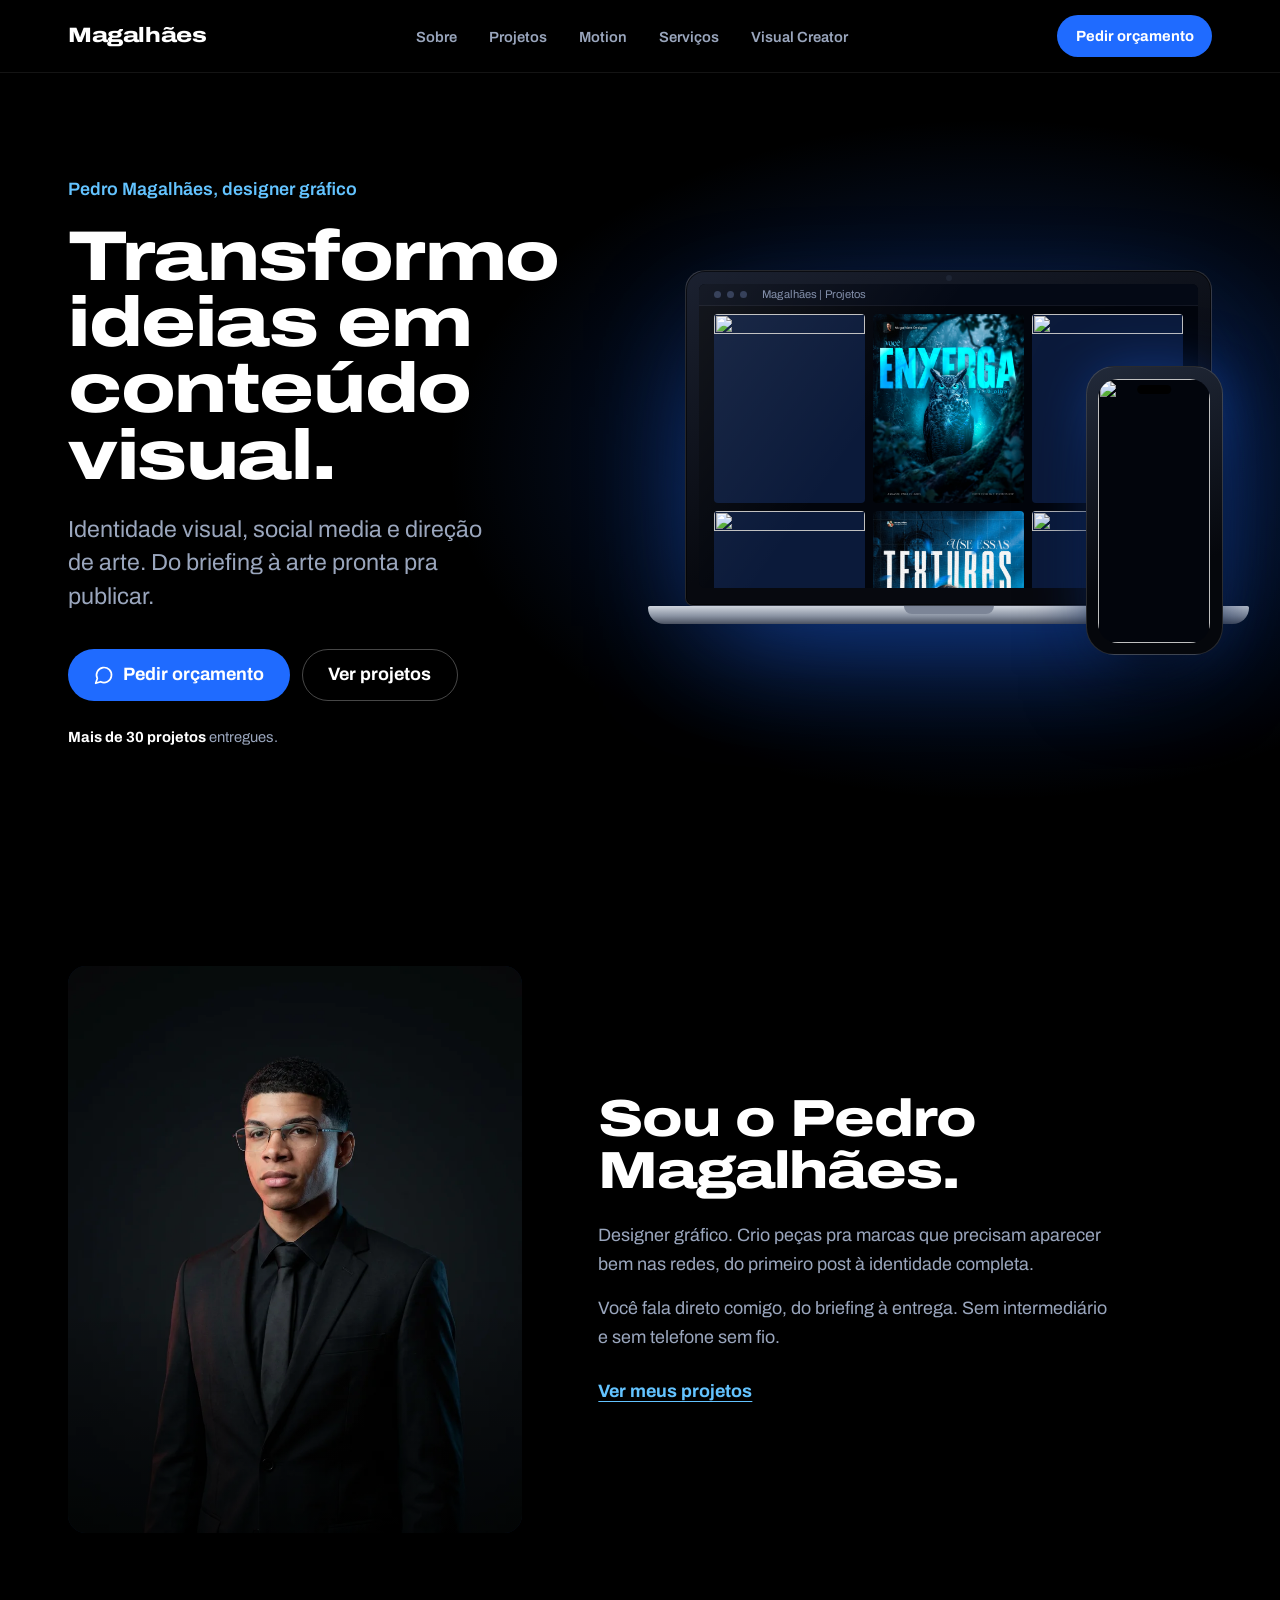
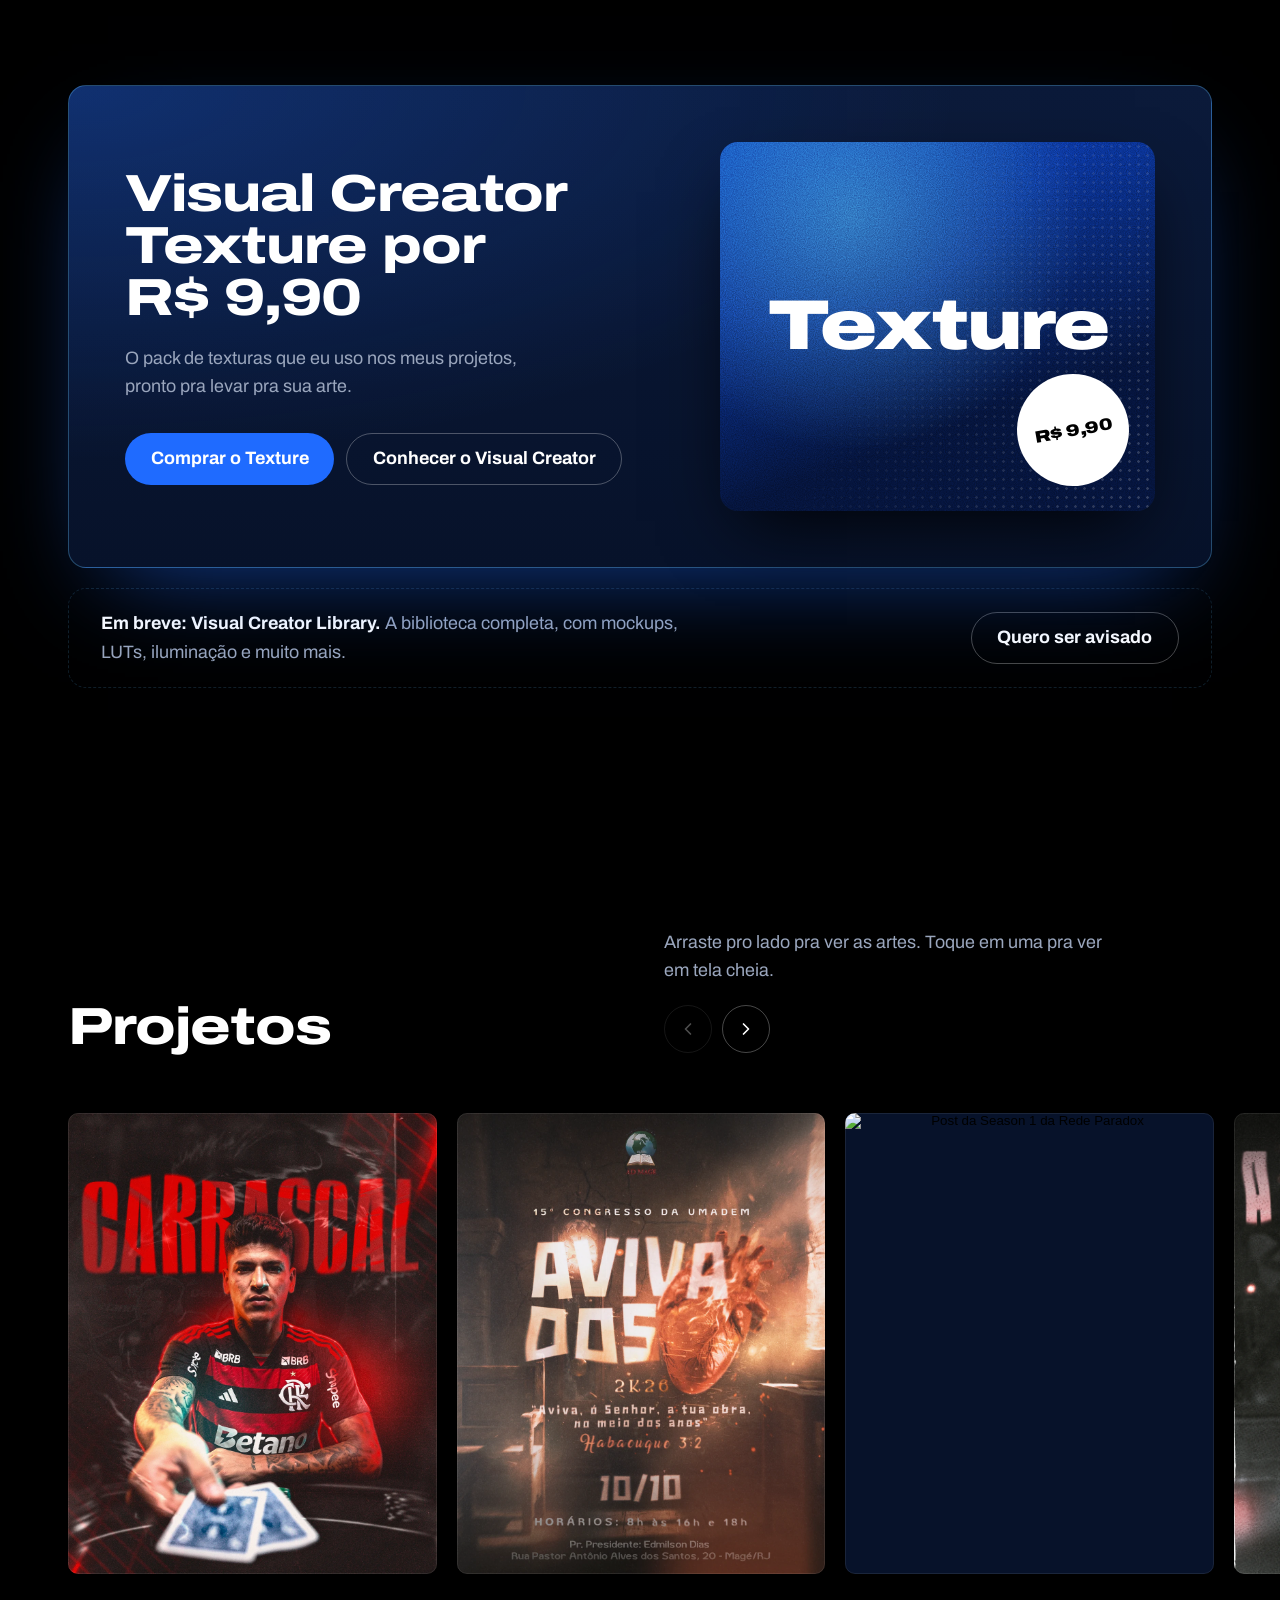
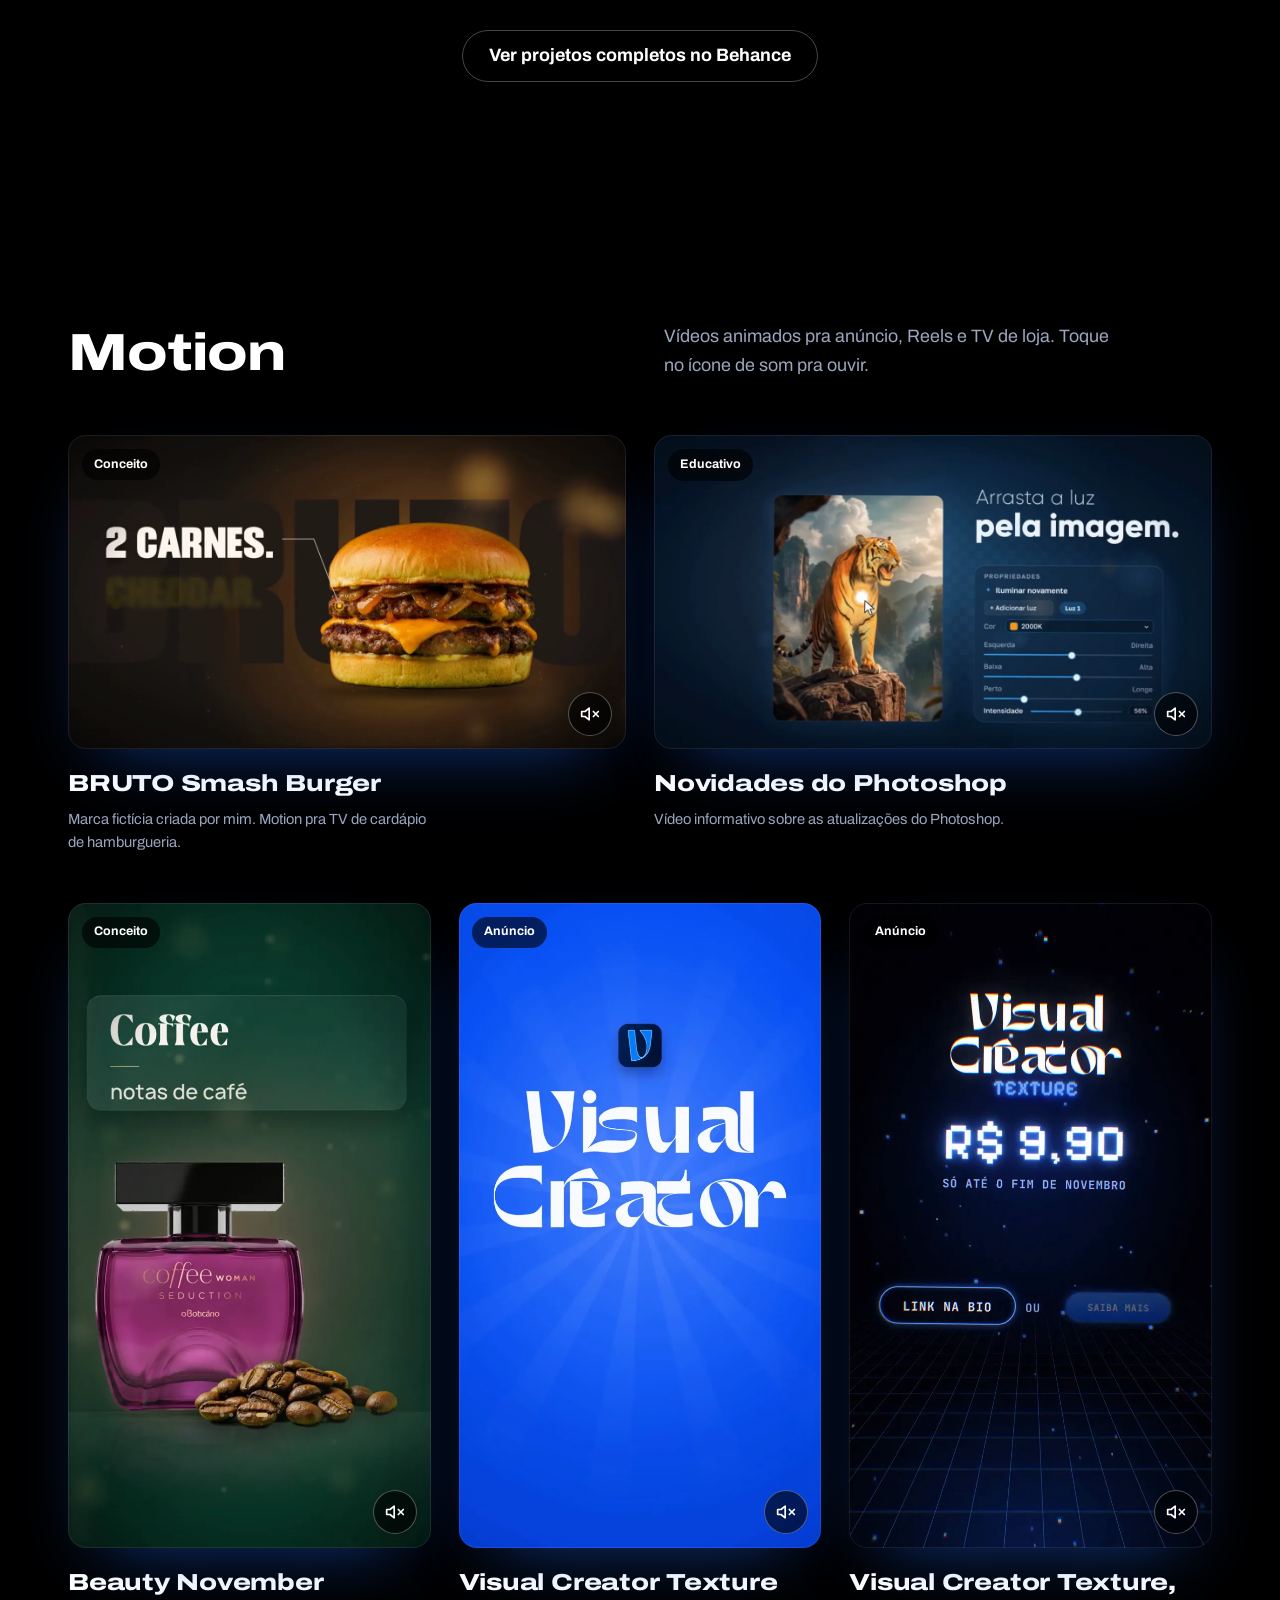
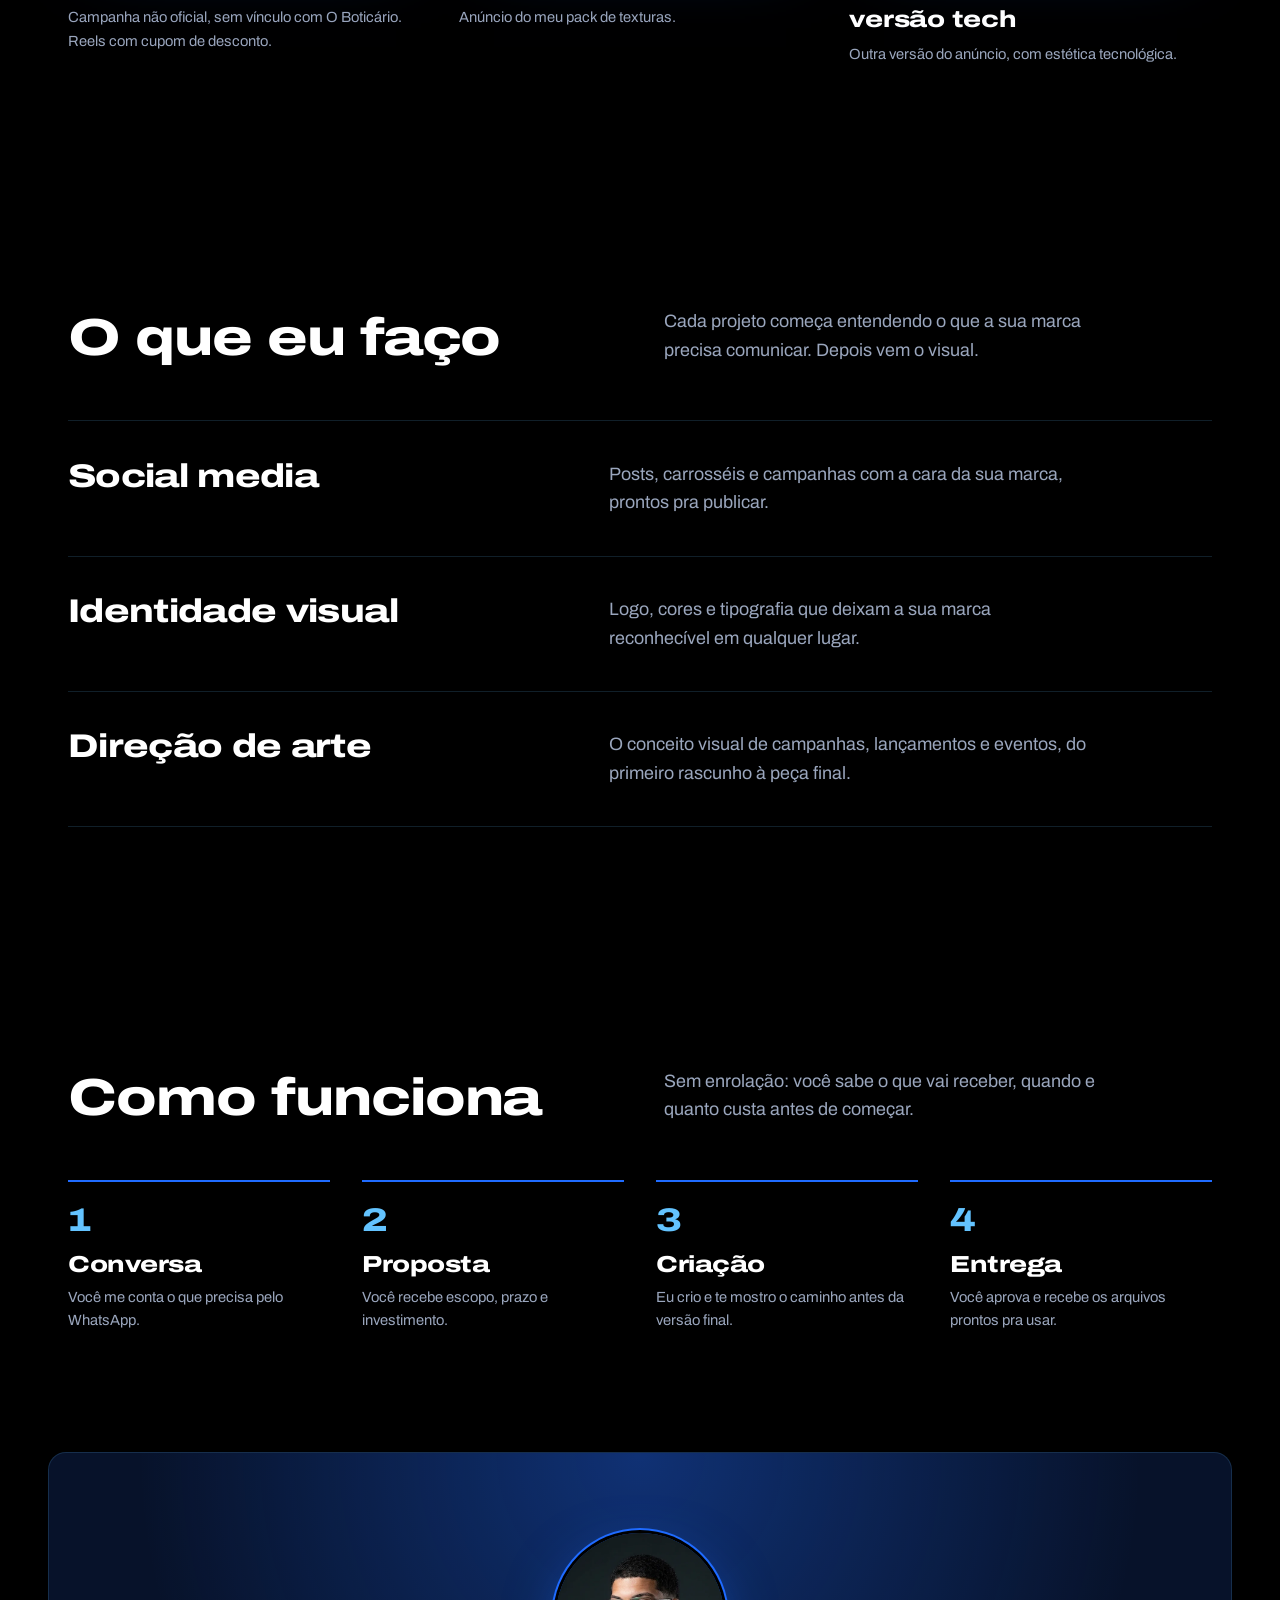
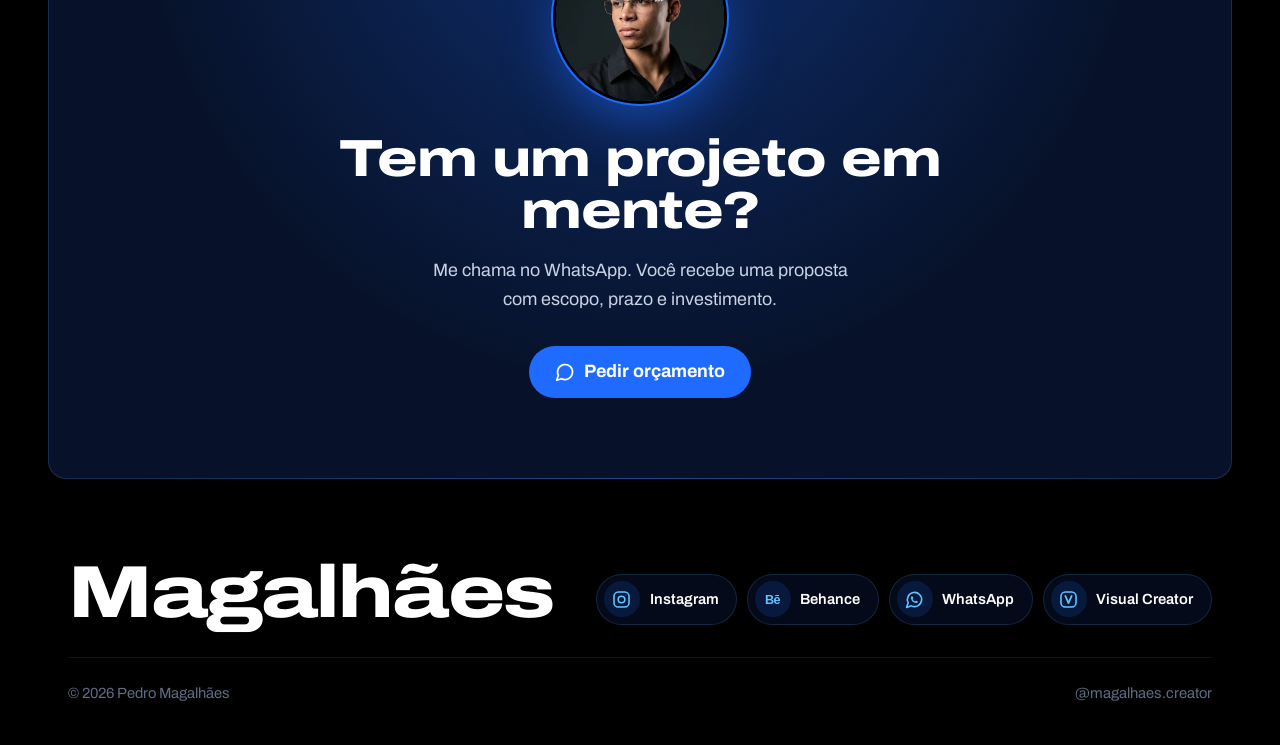
==== commit e4f9571c: "Projetos num carrossel só, misturando posts, stories e banners, sem contagem Co-Authored-By: Claude " ====
--- a/index.html
+++ b/index.html
@@ -138,45 +138,36 @@
             </div>
           </div>
         </div>
-        <div class="works-tabs" role="tablist" aria-label="Formato das artes">
-          <button class="works-tab" type="button" role="tab" id="tab-posts" aria-controls="works-posts" aria-selected="true">Posts <span>21</span></button>
-          <button class="works-tab" type="button" role="tab" id="tab-stories" aria-controls="works-stories" aria-selected="false" tabindex="-1">Stories <span>4</span></button>
-          <button class="works-tab" type="button" role="tab" id="tab-banners" aria-controls="works-banners" aria-selected="false" tabindex="-1">Banners <span>4</span></button>
-        </div>
-      </div>
-      <div class="works works-posts" id="works-posts" role="tabpanel" aria-labelledby="tab-posts" tabindex="0">
+      </div>
+      <div class="works" id="works-all" role="region" aria-label="Projetos. Role para o lado para ver mais." tabindex="0">
         <button class="work" type="button" data-full="assets/img/trabalhos/carrascal.webp"><img src="assets/img/trabalhos/carrascal.webp" alt="Arte do jogador Carrascal, do Flamengo, com cartas de baralho" width="1080" height="1350" draggable="false" decoding="async"></button>
         <button class="work" type="button" data-full="assets/img/trabalhos/aviva.webp"><img src="assets/img/trabalhos/aviva.webp" alt="Cartaz do 15º Congresso da UMADEM, Avivados 2K26" width="1080" height="1350" draggable="false" decoding="async"></button>
         <button class="work" type="button" data-full="https://mir-s3-cdn-cf.behance.net/project_modules/max_1200_webp/d8fd8d247778025.69e25469a5c18.png"><img src="https://mir-s3-cdn-cf.behance.net/project_modules/max_1200_webp/d8fd8d247778025.69e25469a5c18.png" alt="Post da Season 1 da Rede Paradox" width="1080" height="1350" draggable="false" decoding="async" referrerpolicy="no-referrer"></button>
+        <button class="work" type="button" data-full="assets/img/trabalhos/arthur.webp"><img src="assets/img/trabalhos/arthur.webp" alt="Arte do goleiro Arthur" width="1080" height="1920" draggable="false" decoding="async"></button>
         <button class="work" type="button" data-full="assets/img/trabalhos/coruja.webp"><img src="assets/img/trabalhos/coruja.webp" alt="Post "Você enxerga ou só olha?" com coruja azul" width="1080" height="1350" draggable="false" decoding="async" loading="lazy"></button>
         <button class="work" type="button" data-full="https://mir-s3-cdn-cf.behance.net/project_modules/max_1200_webp/1ebed1247778025.69e25469a2aa4.png"><img src="https://mir-s3-cdn-cf.behance.net/project_modules/max_1200_webp/1ebed1247778025.69e25469a2aa4.png" alt="Post "Reconstrua a sua história" da Rede Paradox" width="1080" height="1350" draggable="false" decoding="async" loading="lazy" referrerpolicy="no-referrer"></button>
         <button class="work" type="button" data-full="assets/img/trabalhos/nem-tudo.webp"><img src="assets/img/trabalhos/nem-tudo.webp" alt="Post "Nem tudo começa perfeito"" width="1080" height="1350" draggable="false" decoding="async" loading="lazy"></button>
+        <button class="work" type="button" data-full="https://mir-s3-cdn-cf.behance.net/project_modules/source/68e976247778025.69e25469a1b3a.png"><img src="https://mir-s3-cdn-cf.behance.net/project_modules/1400_webp/68e976247778025.69e25469a1b3a.png" alt="Banner da promoção de Carnaval" width="1920" height="1080" draggable="false" decoding="async" loading="lazy" referrerpolicy="no-referrer"></button>
         <button class="work" type="button" data-full="https://mir-s3-cdn-cf.behance.net/project_modules/max_1200_webp/db159d247778025.69e2546bab6d5.png"><img src="https://mir-s3-cdn-cf.behance.net/project_modules/max_1200_webp/db159d247778025.69e2546bab6d5.png" alt="Post sobre a moto NRG-500" width="1080" height="1350" draggable="false" decoding="async" loading="lazy" referrerpolicy="no-referrer"></button>
         <button class="work" type="button" data-full="assets/img/trabalhos/fontes.webp"><img src="assets/img/trabalhos/fontes.webp" alt="Post "Use essas fontes nos seus posts" com astronauta" width="1080" height="1350" draggable="false" decoding="async" loading="lazy"></button>
         <button class="work" type="button" data-full="https://mir-s3-cdn-cf.behance.net/project_modules/max_1200_webp/96bc8f247778025.69e2546d345b4.png"><img src="https://mir-s3-cdn-cf.behance.net/project_modules/max_1200_webp/96bc8f247778025.69e2546d345b4.png" alt="Post "Qual é o seu personagem?"" width="1080" height="1350" draggable="false" decoding="async" loading="lazy" referrerpolicy="no-referrer"></button>
+        <button class="work" type="button" data-full="https://mir-s3-cdn-cf.behance.net/project_modules/max_1200_webp/8fa690247778025.69e25469a0059.png"><img src="https://mir-s3-cdn-cf.behance.net/project_modules/max_1200_webp/8fa690247778025.69e25469a0059.png" alt="Story da promoção de Carnaval" width="1080" height="1920" draggable="false" decoding="async" loading="lazy" referrerpolicy="no-referrer"></button>
         <button class="work" type="button" data-full="assets/img/trabalhos/texturas.webp"><img src="assets/img/trabalhos/texturas.webp" alt="Post "Use essas texturas"" width="1080" height="1350" draggable="false" decoding="async" loading="lazy"></button>
         <button class="work" type="button" data-full="https://mir-s3-cdn-cf.behance.net/project_modules/max_1200_webp/069645247778025.69e2546c748ce.png"><img src="https://mir-s3-cdn-cf.behance.net/project_modules/max_1200_webp/069645247778025.69e2546c748ce.png" alt="Post "Um carro" da Rede Paradox" width="1080" height="1350" draggable="false" decoding="async" loading="lazy" referrerpolicy="no-referrer"></button>
         <button class="work" type="button" data-full="assets/img/trabalhos/sites.webp"><img src="assets/img/trabalhos/sites.webp" alt="Post "Sites que todo designer deveria conhecer" com tigre" width="1080" height="1440" draggable="false" decoding="async" loading="lazy"></button>
+        <button class="work" type="button" data-full="https://mir-s3-cdn-cf.behance.net/project_modules/source/d138fb247778025.69e25469a3871.png"><img src="https://mir-s3-cdn-cf.behance.net/project_modules/1400_webp/d138fb247778025.69e25469a3871.png" alt="Banner de boas-vindas da Rede Paradox" width="1920" height="1080" draggable="false" decoding="async" loading="lazy" referrerpolicy="no-referrer"></button>
         <button class="work" type="button" data-full="https://mir-s3-cdn-cf.behance.net/project_modules/max_1200_webp/c08a73247778025.69e25469a4dbd.png"><img src="https://mir-s3-cdn-cf.behance.net/project_modules/max_1200_webp/c08a73247778025.69e25469a4dbd.png" alt="Post de Dia das Mulheres da Rede Paradox" width="1080" height="1350" draggable="false" decoding="async" loading="lazy" referrerpolicy="no-referrer"></button>
         <button class="work" type="button" data-full="https://mir-s3-cdn-cf.behance.net/project_modules/max_1200_webp/2a025b247778025.69e25620753db.png"><img src="https://mir-s3-cdn-cf.behance.net/project_modules/max_1200_webp/2a025b247778025.69e25620753db.png" alt="Post "Jogar pelo celular no Paradox"" width="1080" height="1350" draggable="false" decoding="async" loading="lazy" referrerpolicy="no-referrer"></button>
         <button class="work" type="button" data-full="https://mir-s3-cdn-cf.behance.net/project_modules/max_1200_webp/fe48d3247778025.69e254699de70.png"><img src="https://mir-s3-cdn-cf.behance.net/project_modules/max_1200_webp/fe48d3247778025.69e254699de70.png" alt="Post de boas-vindas da Rede Paradox" width="1080" height="1350" draggable="false" decoding="async" loading="lazy" referrerpolicy="no-referrer"></button>
+        <button class="work" type="button" data-full="https://mir-s3-cdn-cf.behance.net/project_modules/max_1200_webp/7363a2247778025.69e25469a556b.png"><img src="https://mir-s3-cdn-cf.behance.net/project_modules/max_1200_webp/7363a2247778025.69e25469a556b.png" alt="Story "Reabertura hoje às 20h"" width="1080" height="1920" draggable="false" decoding="async" loading="lazy" referrerpolicy="no-referrer"></button>
         <button class="work" type="button" data-full="https://mir-s3-cdn-cf.behance.net/project_modules/max_1200_webp/eeed84247778025.69e25469a31aa.png"><img src="https://mir-s3-cdn-cf.behance.net/project_modules/max_1200_webp/eeed84247778025.69e25469a31aa.png" alt="Post da promoção de Carnaval da Rede Paradox" width="1080" height="1350" draggable="false" decoding="async" loading="lazy" referrerpolicy="no-referrer"></button>
         <button class="work" type="button" data-full="https://mir-s3-cdn-cf.behance.net/project_modules/source/ae0c9a247778025.69e254699ebcd.png"><img src="https://mir-s3-cdn-cf.behance.net/project_modules/source/ae0c9a247778025.69e254699ebcd.png" alt="Logo da Rede Paradox RPG" width="512" height="512" draggable="false" decoding="async" loading="lazy" referrerpolicy="no-referrer"></button>
         <button class="work" type="button" data-full="https://mir-s3-cdn-cf.behance.net/project_modules/max_1200_webp/d4038a247778025.69e254699f2da.png"><img src="https://mir-s3-cdn-cf.behance.net/project_modules/max_1200_webp/d4038a247778025.69e254699f2da.png" alt="Post da Rede Paradox com convite pro Discord" width="1080" height="1350" draggable="false" decoding="async" loading="lazy" referrerpolicy="no-referrer"></button>
+        <button class="work" type="button" data-full="https://mir-s3-cdn-cf.behance.net/project_modules/source/160dca247778025.69e25469a14a0.png"><img src="https://mir-s3-cdn-cf.behance.net/project_modules/1400_webp/160dca247778025.69e25469a14a0.png" alt="Banner Car Nitro Boost" width="1920" height="1080" draggable="false" decoding="async" loading="lazy" referrerpolicy="no-referrer"></button>
         <button class="work" type="button" data-full="https://mir-s3-cdn-cf.behance.net/project_modules/max_1200_webp/dcdc4f247778025.69e25469a3f45.png"><img src="https://mir-s3-cdn-cf.behance.net/project_modules/max_1200_webp/dcdc4f247778025.69e25469a3f45.png" alt="Post de valores da caixa de Carnaval" width="1080" height="1350" draggable="false" decoding="async" loading="lazy" referrerpolicy="no-referrer"></button>
         <button class="work" type="button" data-full="https://mir-s3-cdn-cf.behance.net/project_modules/max_1200_webp/9a440e247778025.69e254699e59b.png"><img src="https://mir-s3-cdn-cf.behance.net/project_modules/max_1200_webp/9a440e247778025.69e254699e59b.png" alt="Post dos itens da caixa de Carnaval" width="1080" height="1350" draggable="false" decoding="async" loading="lazy" referrerpolicy="no-referrer"></button>
         <button class="work" type="button" data-full="https://mir-s3-cdn-cf.behance.net/project_modules/max_1200_webp/bb5028247778025.69e25469a077b.png"><img src="https://mir-s3-cdn-cf.behance.net/project_modules/max_1200_webp/bb5028247778025.69e25469a077b.png" alt="Post "Você também pode ganhar" da Rede Paradox" width="1080" height="1350" draggable="false" decoding="async" loading="lazy" referrerpolicy="no-referrer"></button>
-      </div>
-      <div class="works works-stories" id="works-stories" role="tabpanel" aria-labelledby="tab-stories" tabindex="0" hidden>
-        <button class="work" type="button" data-full="assets/img/trabalhos/arthur.webp"><img src="assets/img/trabalhos/arthur.webp" alt="Arte do goleiro Arthur" width="1080" height="1920" draggable="false" decoding="async" loading="lazy"></button>
-        <button class="work" type="button" data-full="https://mir-s3-cdn-cf.behance.net/project_modules/max_1200_webp/8fa690247778025.69e25469a0059.png"><img src="https://mir-s3-cdn-cf.behance.net/project_modules/max_1200_webp/8fa690247778025.69e25469a0059.png" alt="Story da promoção de Carnaval" width="1080" height="1920" draggable="false" decoding="async" loading="lazy" referrerpolicy="no-referrer"></button>
-        <button class="work" type="button" data-full="https://mir-s3-cdn-cf.behance.net/project_modules/max_1200_webp/7363a2247778025.69e25469a556b.png"><img src="https://mir-s3-cdn-cf.behance.net/project_modules/max_1200_webp/7363a2247778025.69e25469a556b.png" alt="Story "Reabertura hoje às 20h"" width="1080" height="1920" draggable="false" decoding="async" loading="lazy" referrerpolicy="no-referrer"></button>
         <button class="work" type="button" data-full="https://mir-s3-cdn-cf.behance.net/project_modules/max_1200_webp/dc5578247778025.69e25469a0e3d.png"><img src="https://mir-s3-cdn-cf.behance.net/project_modules/max_1200_webp/dc5578247778025.69e25469a0e3d.png" alt="Story da Season 1" width="1080" height="1920" draggable="false" decoding="async" loading="lazy" referrerpolicy="no-referrer"></button>
-      </div>
-      <div class="works works-banners" id="works-banners" role="tabpanel" aria-labelledby="tab-banners" tabindex="0" hidden>
-        <button class="work" type="button" data-full="https://mir-s3-cdn-cf.behance.net/project_modules/source/68e976247778025.69e25469a1b3a.png"><img src="https://mir-s3-cdn-cf.behance.net/project_modules/1400_webp/68e976247778025.69e25469a1b3a.png" alt="Banner da promoção de Carnaval" width="1920" height="1080" draggable="false" decoding="async" loading="lazy" referrerpolicy="no-referrer"></button>
-        <button class="work" type="button" data-full="https://mir-s3-cdn-cf.behance.net/project_modules/source/d138fb247778025.69e25469a3871.png"><img src="https://mir-s3-cdn-cf.behance.net/project_modules/1400_webp/d138fb247778025.69e25469a3871.png" alt="Banner de boas-vindas da Rede Paradox" width="1920" height="1080" draggable="false" decoding="async" loading="lazy" referrerpolicy="no-referrer"></button>
-        <button class="work" type="button" data-full="https://mir-s3-cdn-cf.behance.net/project_modules/source/160dca247778025.69e25469a14a0.png"><img src="https://mir-s3-cdn-cf.behance.net/project_modules/1400_webp/160dca247778025.69e25469a14a0.png" alt="Banner Car Nitro Boost" width="1920" height="1080" draggable="false" decoding="async" loading="lazy" referrerpolicy="no-referrer"></button>
         <button class="work" type="button" data-full="https://mir-s3-cdn-cf.behance.net/project_modules/source/043789247778025.69e25469a46ff.png"><img src="https://mir-s3-cdn-cf.behance.net/project_modules/1400_webp/043789247778025.69e25469a46ff.png" alt="Banner "Venha ser um influencer no Paradox"" width="4704" height="2000" draggable="false" decoding="async" loading="lazy" referrerpolicy="no-referrer"></button>
       </div>
       <div class="wrap">
@@ -325,7 +316,6 @@
     <button class="lb-prev" type="button" aria-label="Arte anterior"><svg viewBox="0 0 24 24" fill="none" stroke="currentColor" stroke-width="2" stroke-linecap="round" stroke-linejoin="round" aria-hidden="true"><path d="M15 18l-6-6 6-6"/></svg></button>
     <img class="lb-img" alt="">
     <button class="lb-next" type="button" aria-label="Próxima arte"><svg viewBox="0 0 24 24" fill="none" stroke="currentColor" stroke-width="2" stroke-linecap="round" stroke-linejoin="round" aria-hidden="true"><path d="M9 18l6-6-6-6"/></svg></button>
-    <p class="lb-count" aria-live="polite"></p>
   </div>
 
   <script src="assets/js/main.js"></script>
--- a/assets/css/style.css
+++ b/assets/css/style.css
@@ -395,7 +395,7 @@
   .motion-tall { display: flex; gap: 0.9rem; overflow-x: auto; scroll-snap-type: x mandatory; margin-left: calc(var(--pad) * -1); margin-right: calc(var(--pad) * -1); padding: 0 var(--pad) 0.5rem; scroll-padding-inline: var(--pad); scrollbar-width: none; }
   .motion-tall::-webkit-scrollbar { display: none; }
   .motion-tall .motion { flex: 0 0 72vw; scroll-snap-align: start; }
-  .works-posts { --art-h: min(58vh, 400px); }
+  .works { --art-h: min(58vh, 400px); }
   .works-stories { --art-h: min(68vh, 520px); }
   .works-banners { --art-h: 190px; }
   .works-tabs { display: flex; width: 100%; }
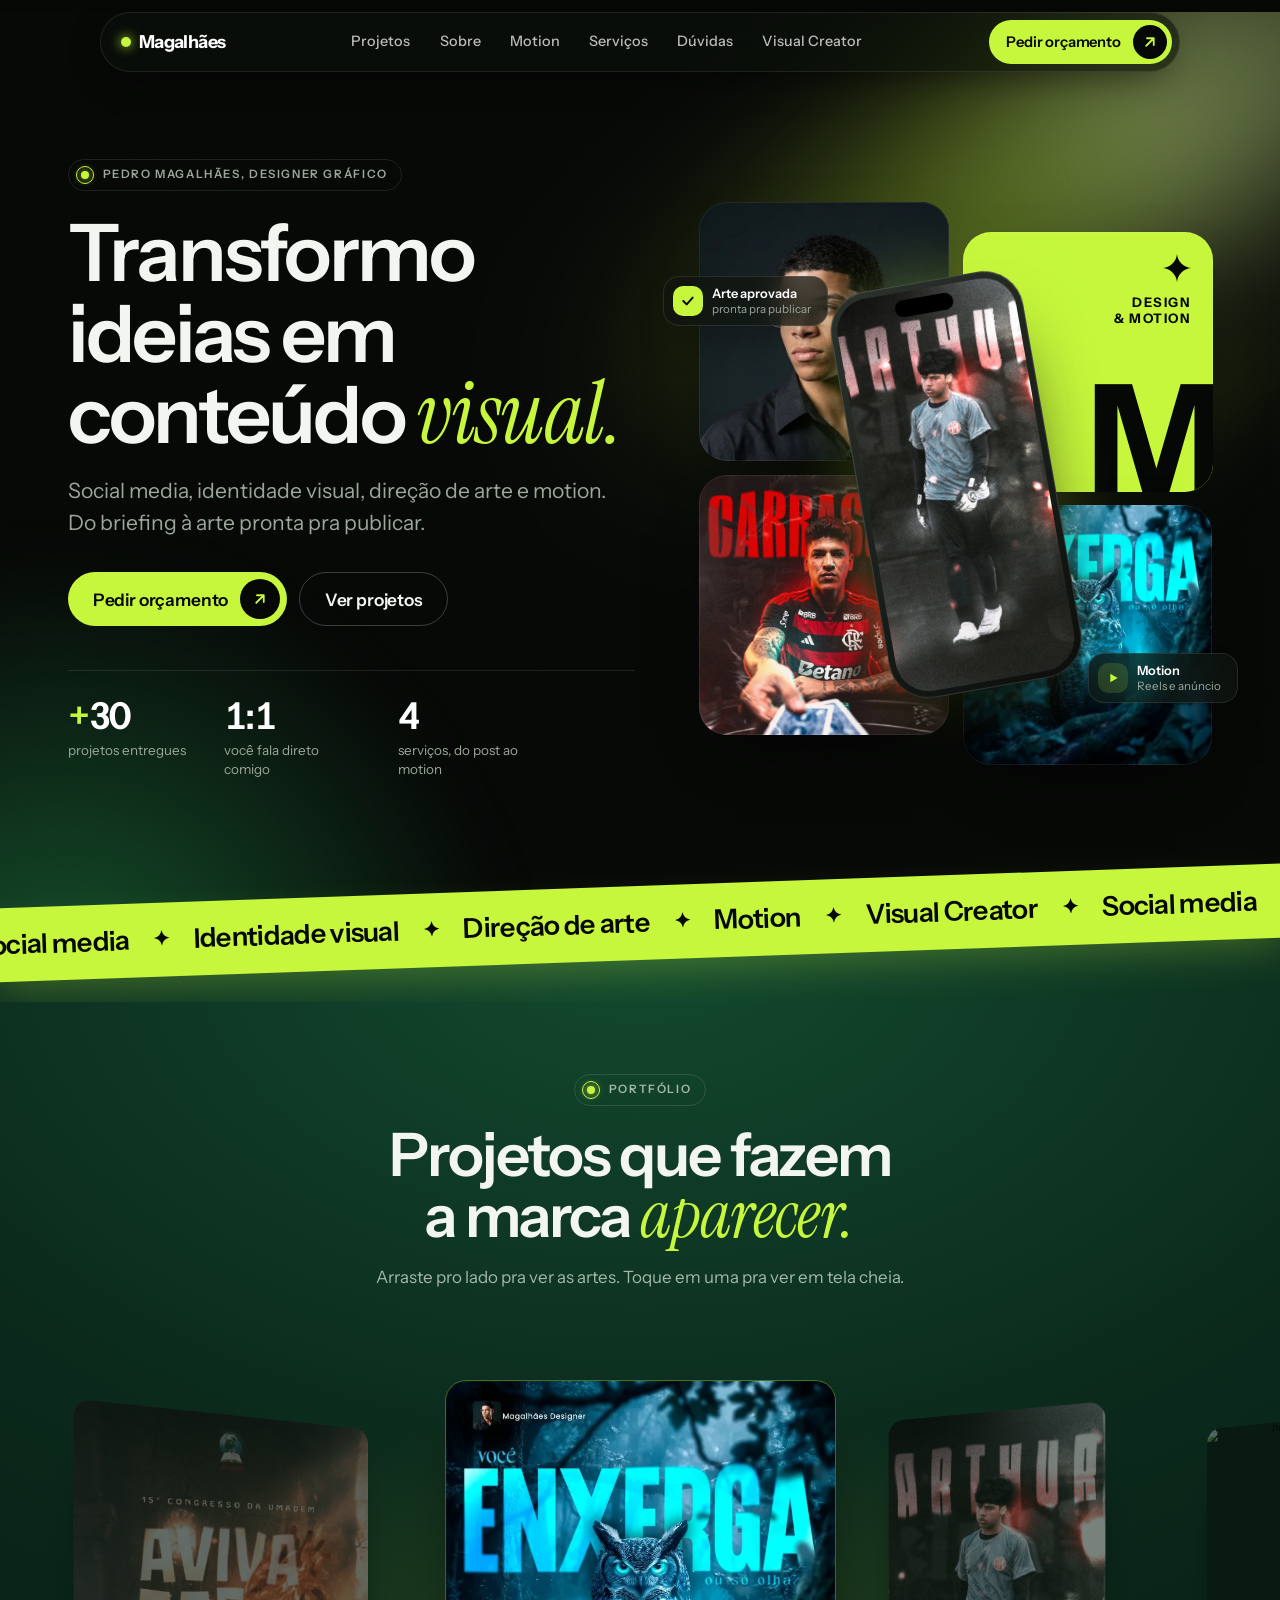
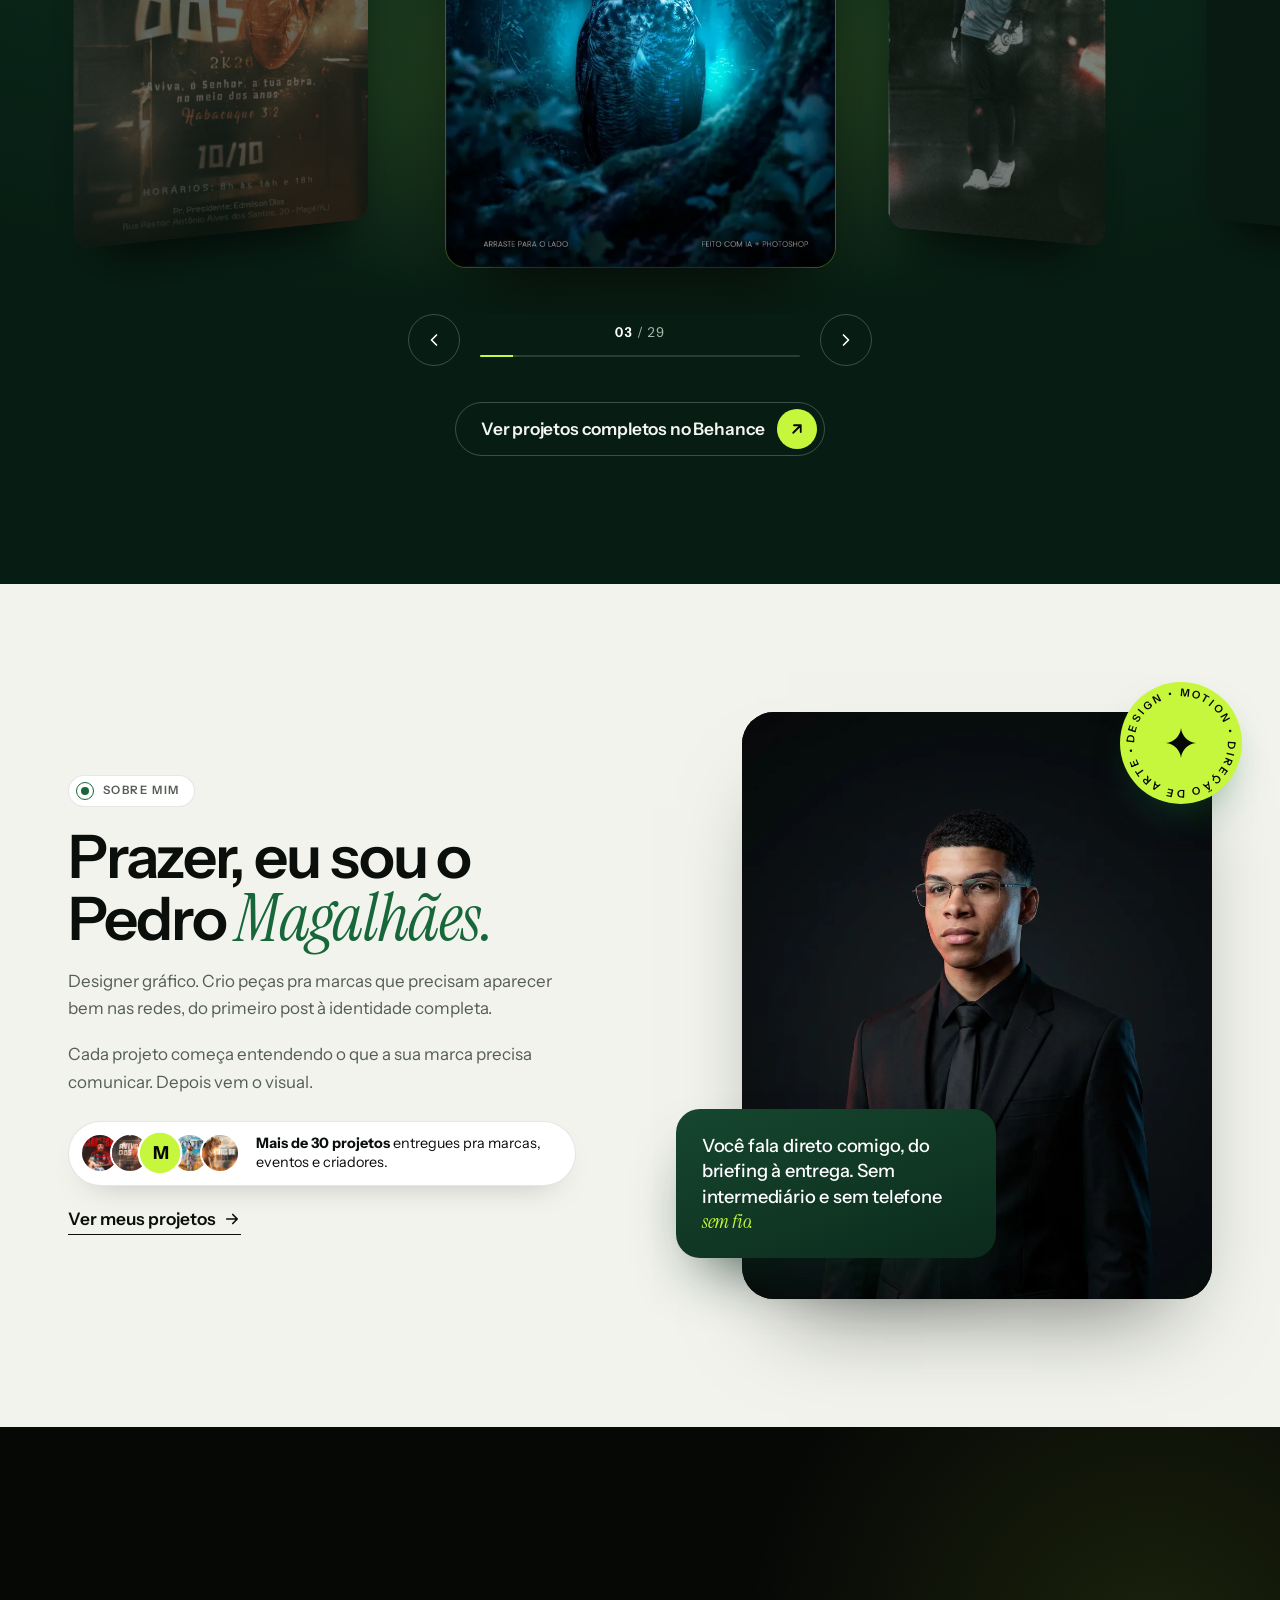
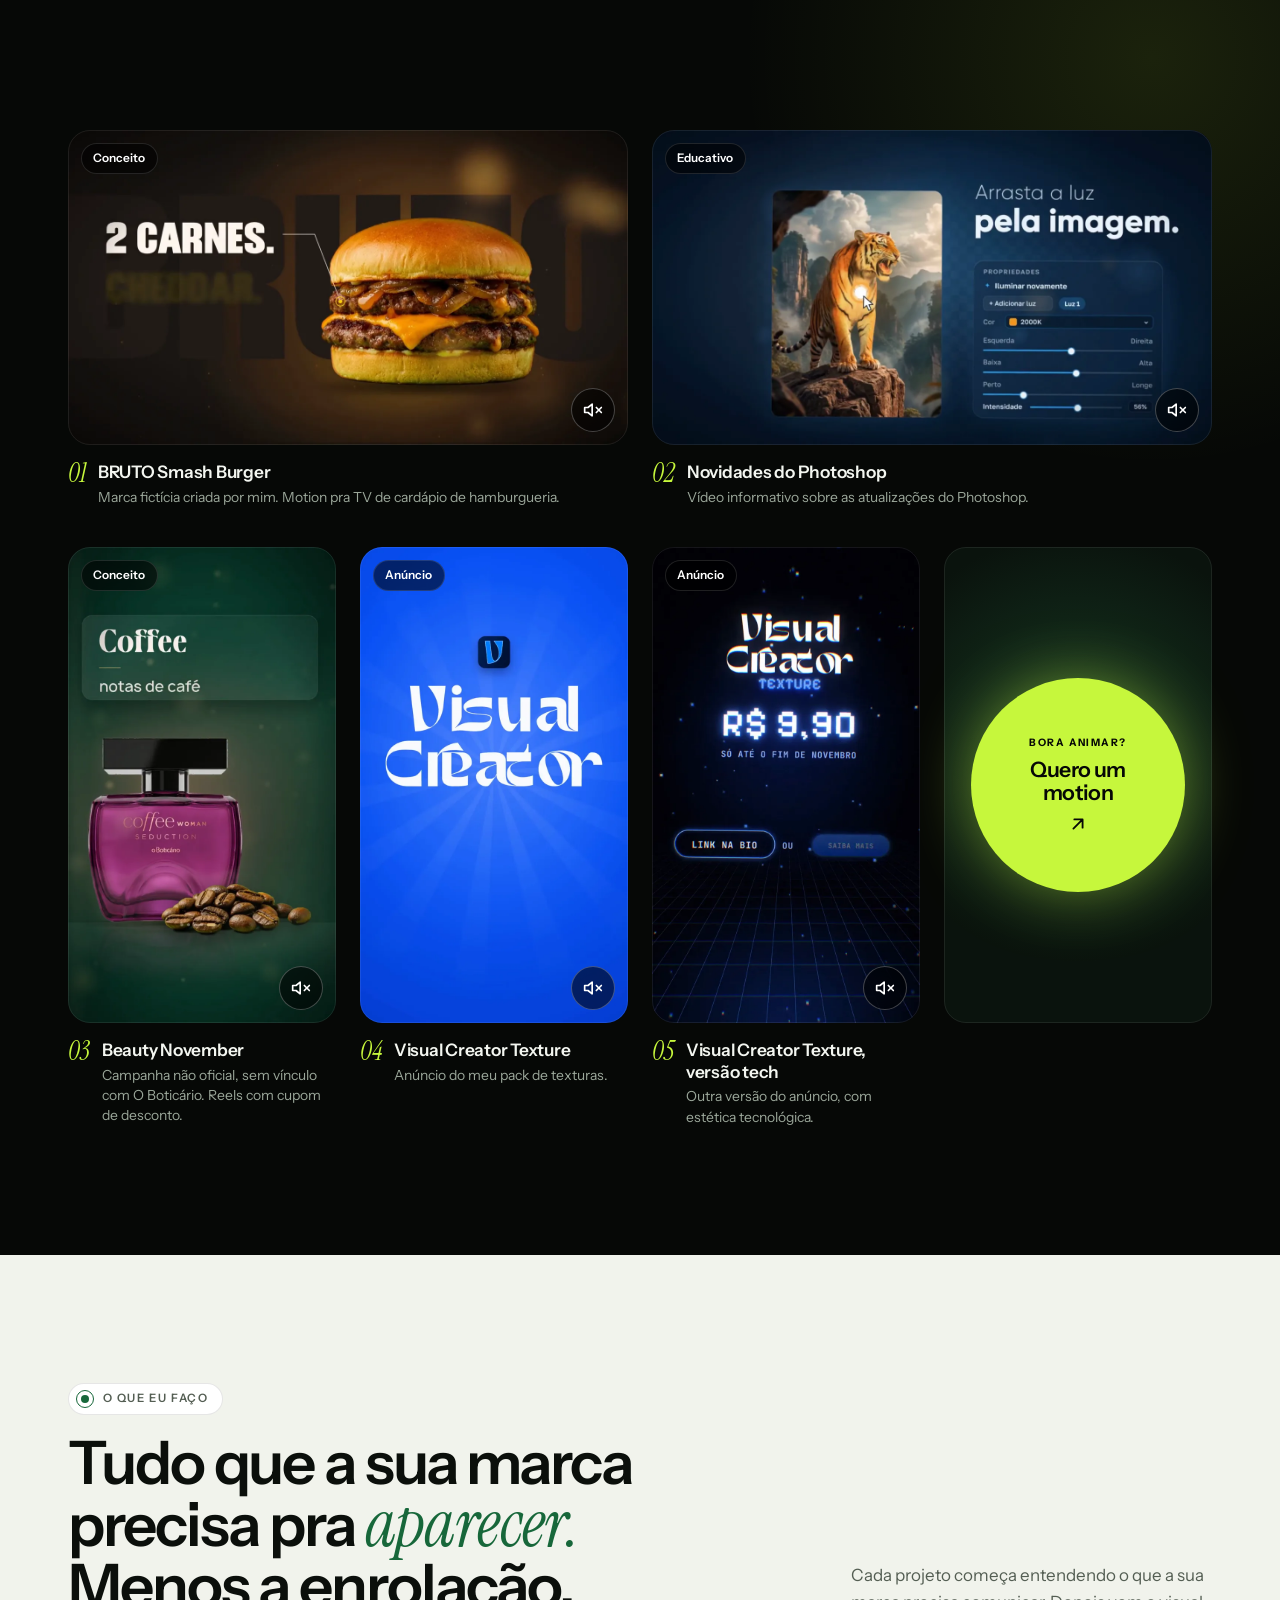
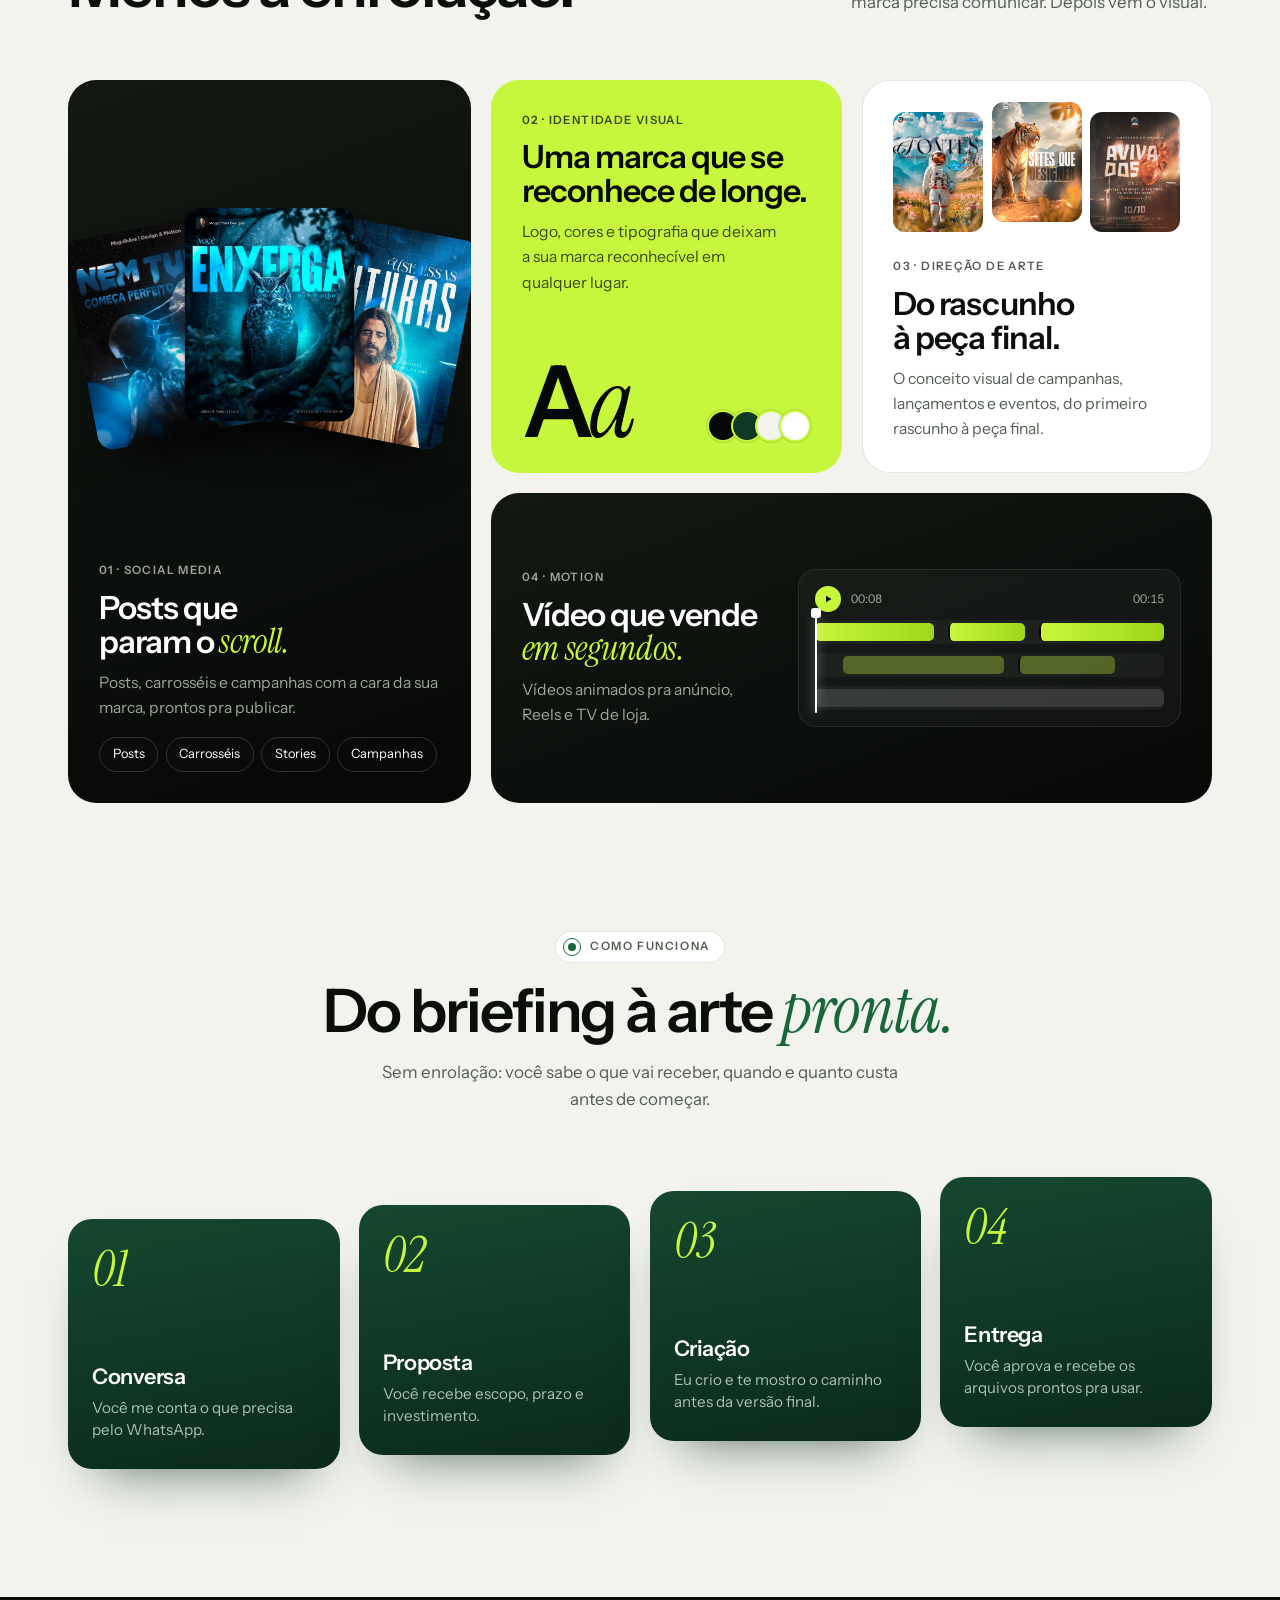
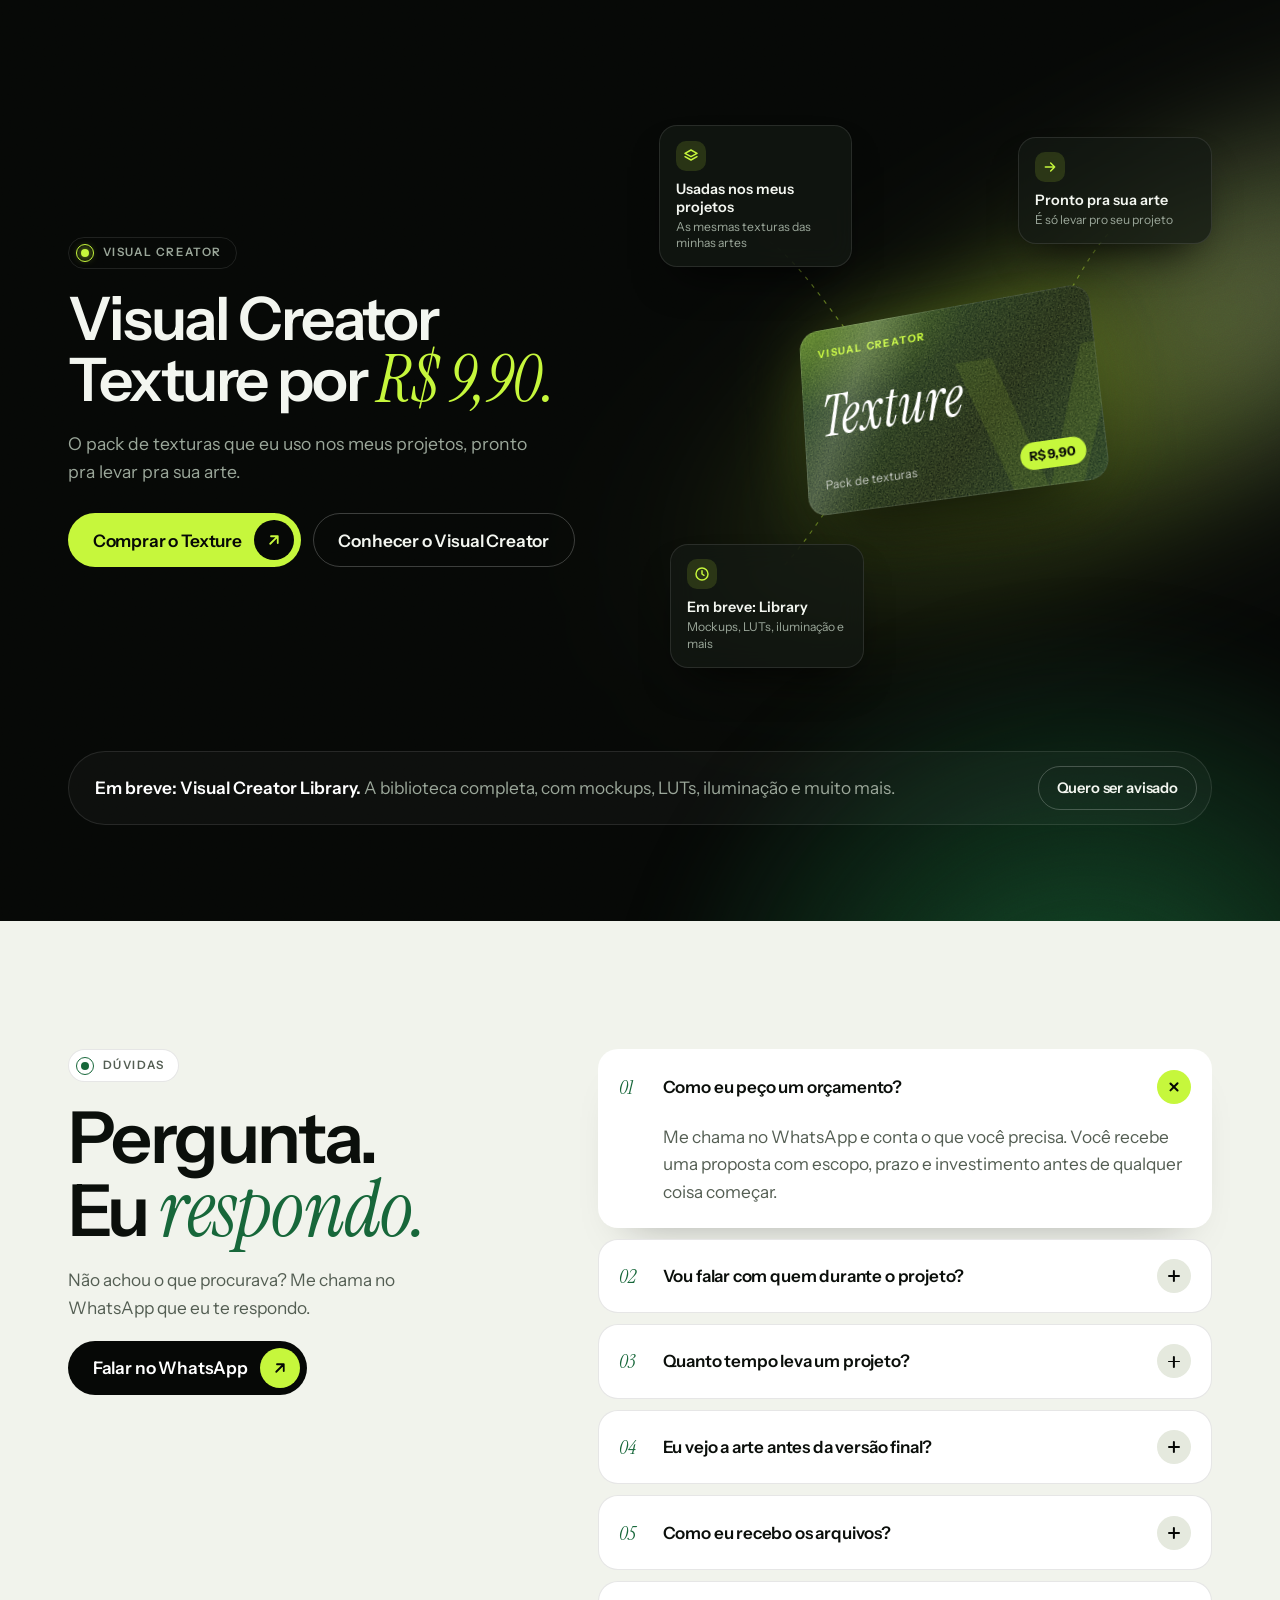
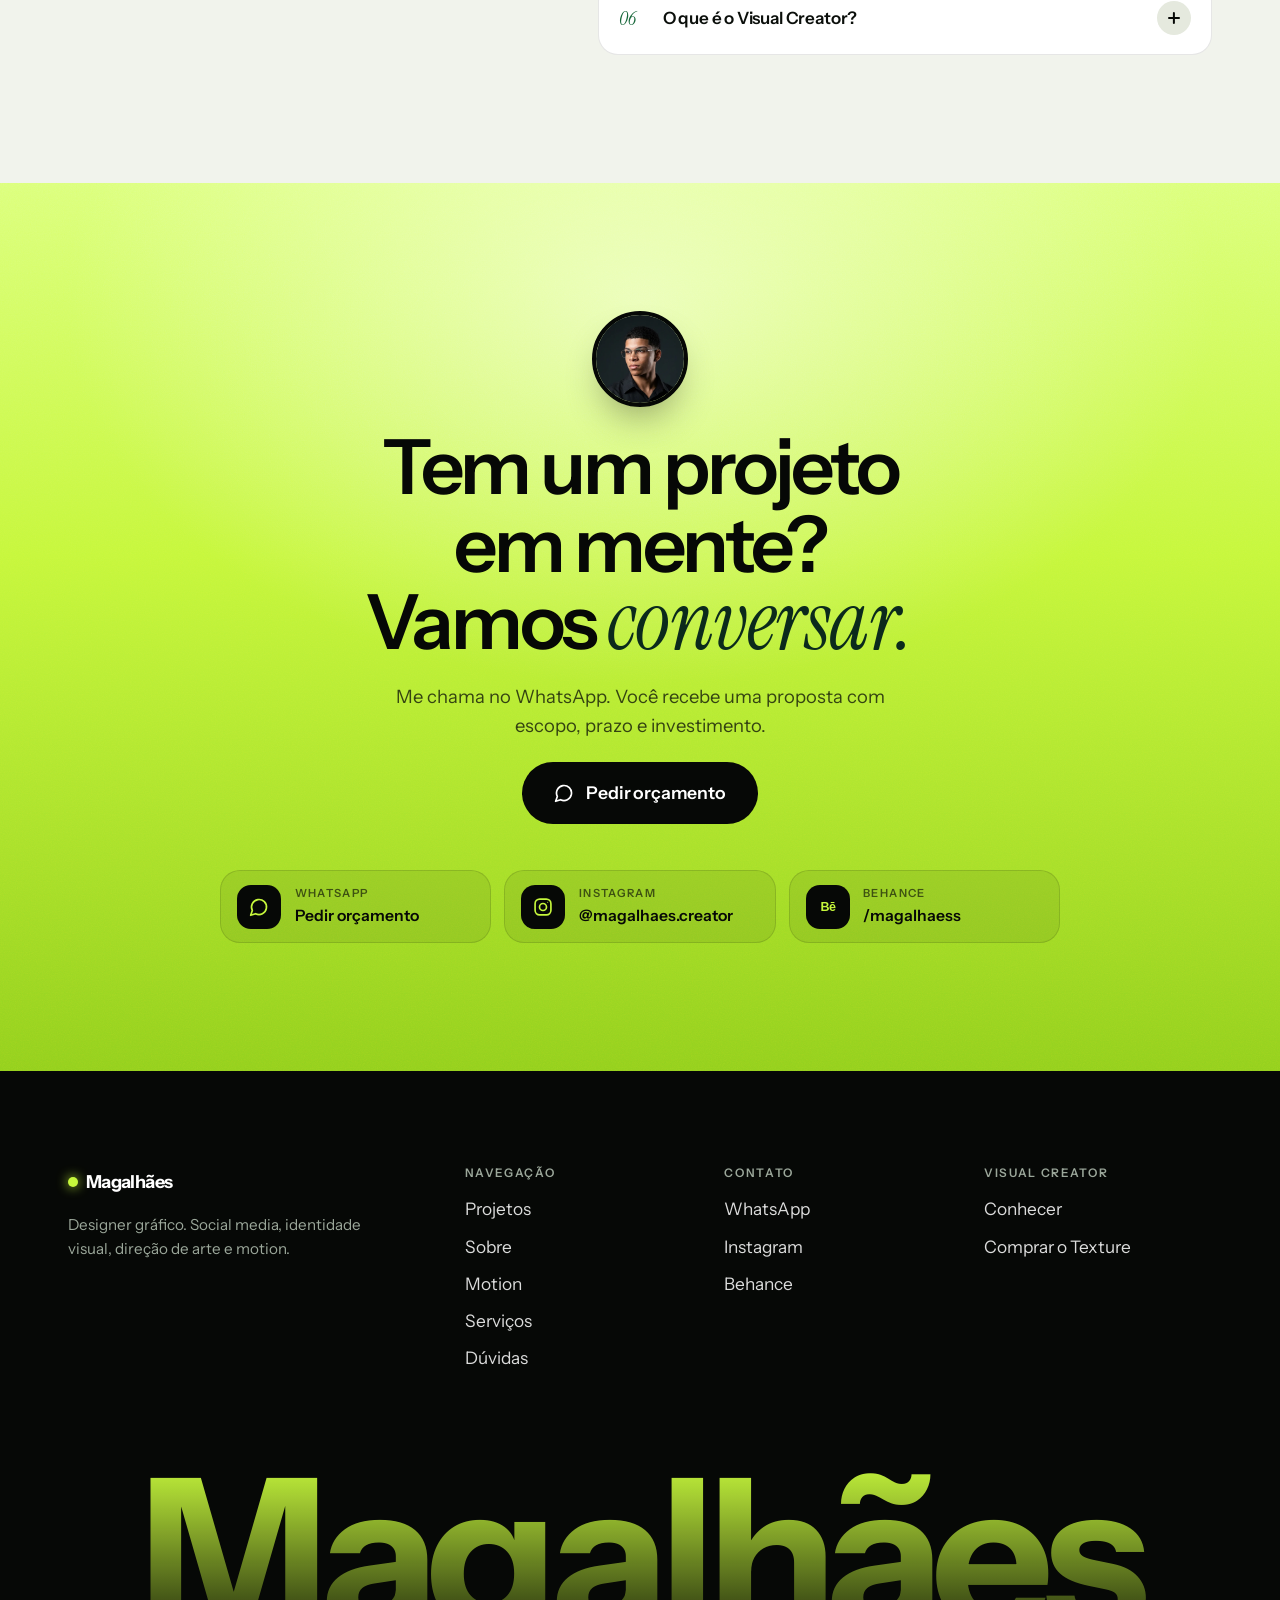
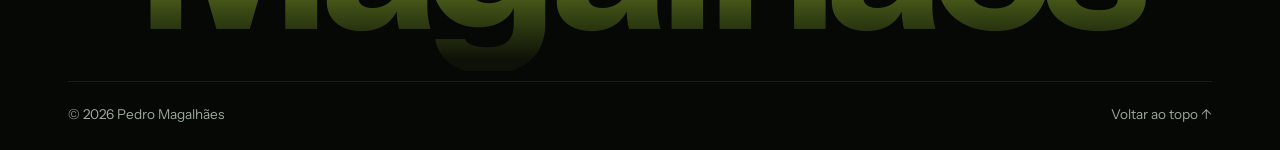
==== commit be42b7d9: "Refaz a página inicial no estilo das landing pages de referência Novo visual em preto, verde-florest" ====
--- a/index.html
+++ b/index.html
@@ -3,292 +3,462 @@
 <head>
   <meta charset="utf-8">
   <script>if (location.protocol === "http:" && location.hostname.endsWith("magalhaescreator.com.br")) location.replace("https://" + location.host + location.pathname + location.search + location.hash);</script>
+  <script>
+    // Abertura com o "M" só na primeira visita da sessão. Sem animação pra quem pediu menos movimento.
+    (function () {
+      var d = document.documentElement, intro = true;
+      d.classList.add('js');
+      try { if (sessionStorage.getItem('mg-intro')) intro = false; else sessionStorage.setItem('mg-intro', '1'); } catch (e) {}
+      if (window.matchMedia && matchMedia('(prefers-reduced-motion: reduce)').matches) intro = false;
+      if (!intro) d.classList.add('no-intro');
+      setTimeout(function () { d.classList.add('is-ready'); }, intro ? 1150 : 40);
+      setTimeout(function () { if (!d.classList.contains('io-on')) d.classList.add('no-io'); }, 3500);
+    })();
+  </script>
   <meta name="viewport" content="width=device-width, initial-scale=1">
   <title>Magalhães | Designer Gráfico</title>
-  <meta name="description" content="Pedro Magalhães, designer gráfico. Identidade visual, social media e direção de arte, do briefing à arte pronta pra publicar.">
-  <meta name="theme-color" content="#000000">
+  <meta name="description" content="Pedro Magalhães, designer gráfico. Social media, identidade visual, direção de arte e motion, do briefing à arte pronta pra publicar.">
+  <meta name="theme-color" content="#060806">
   <link rel="canonical" href="https://magalhaescreator.com.br/">
   <meta property="og:url" content="https://magalhaescreator.com.br/">
   <meta property="og:type" content="website">
   <meta property="og:title" content="Magalhães | Designer Gráfico">
-  <meta property="og:description" content="Identidade visual, social media e direção de arte. Peça seu orçamento pelo WhatsApp.">
+  <meta property="og:description" content="Social media, identidade visual, direção de arte e motion. Peça seu orçamento pelo WhatsApp.">
   <meta property="og:image" content="https://magalhaescreator.com.br/assets/img/og.jpg">
   <meta name="twitter:card" content="summary_large_image">
   <link rel="icon" href="assets/img/favicon.svg" type="image/svg+xml">
   <link rel="preconnect" href="https://fonts.googleapis.com">
   <link rel="preconnect" href="https://fonts.gstatic.com" crossorigin>
-  <link href="https://fonts.googleapis.com/css2?family=Archivo:wdth,wght@62..125,400..900&display=swap" rel="stylesheet">
-  <link rel="stylesheet" href="assets/css/style.css">
+  <link href="https://fonts.googleapis.com/css2?family=Instrument+Sans:wdth,wght@75..100,400..700&family=Instrument+Serif:ital@0;1&display=swap" rel="stylesheet">
+  <link rel="preload" as="image" href="assets/img/pedro-perfil.webp">
+  <link rel="stylesheet" href="assets/css/home.css">
 </head>
 <body>
   <a class="skip" href="#conteudo">Pular para o conteúdo</a>
 
+  <div class="intro" aria-hidden="true">
+    <div class="intro-mark"><span>M</span></div>
+  </div>
+
   <div class="promo-bar" data-promo>
     <div class="wrap promo-bar-inner">
       <p><b>Black Friday do Visual Creator.</b> <span class="hide-sm">Texture por R$&nbsp;9,90.</span> Termina em <span class="countdown-inline" data-countdown-inline>em breve</span></p>
-      <a href="visual-creator/">Aproveitar</a>
+      <a href="#oferta">Aproveitar <svg viewBox="0 0 24 24" fill="none" stroke="currentColor" stroke-width="2.2" stroke-linecap="round" stroke-linejoin="round" aria-hidden="true"><path d="M7 17 17 7M8 7h9v9"/></svg></a>
     </div>
   </div>
 
   <header class="nav">
-    <div class="wrap nav-inner">
-      <a class="wordmark" href="./">Magalhães</a>
+    <div class="nav-pill">
+      <a class="wordmark" href="./" aria-label="Magalhães, início"><span class="wm-dot" aria-hidden="true"></span>Magalhães</a>
       <nav aria-label="Principal">
         <ul class="nav-links" id="menu">
+          <li><a href="#projetos">Projetos</a></li>
           <li><a href="#sobre">Sobre</a></li>
-          <li><a href="#projetos">Projetos</a></li>
           <li><a href="#motion">Motion</a></li>
           <li><a href="#servicos">Serviços</a></li>
+          <li><a href="#duvidas">Dúvidas</a></li>
           <li><a href="visual-creator/">Visual Creator</a></li>
         </ul>
       </nav>
-      <a class="btn btn-primary nav-cta" href="https://wa.me/message/RZX6VDRR2DVQH1" target="_blank" rel="noopener">Pedir orçamento</a>
+      <a class="btn btn-lime btn-sm nav-cta" href="https://wa.me/message/RZX6VDRR2DVQH1" target="_blank" rel="noopener"><span class="nav-cta-long">Pedir orçamento</span><span class="nav-cta-short">Orçamento</span> <span class="btn-arrow" aria-hidden="true"><svg viewBox="0 0 24 24" fill="none" stroke="currentColor" stroke-width="2.4" stroke-linecap="round" stroke-linejoin="round"><path d="M7 17 17 7M8 7h9v9"/></svg></span></a>
       <button class="menu-btn" type="button" aria-expanded="false" aria-controls="menu" aria-label="Abrir menu"><span></span><span></span><span></span></button>
     </div>
   </header>
 
   <main id="conteudo">
-    <section class="hero">
+    <!-- Início -->
+    <section class="hero theme-dark" id="inicio">
+      <div class="aurora" aria-hidden="true"><i class="beam b1"></i><i class="beam b2"></i><i class="beam b3"></i></div>
+      <div class="grain" aria-hidden="true"></div>
       <div class="wrap hero-grid">
-        <div>
-          <p class="hero-who">Pedro Magalhães, designer gráfico</p>
-          <h1>Transformo ideias em conteúdo visual.</h1>
-          <p class="hero-sub">Identidade visual, social media e direção de arte. Do briefing à arte pronta pra publicar.</p>
-          <div class="hero-actions">
-            <a class="btn btn-primary" href="https://wa.me/message/RZX6VDRR2DVQH1" target="_blank" rel="noopener">
-              <svg viewBox="0 0 24 24" fill="none" stroke="currentColor" stroke-width="2" stroke-linecap="round" stroke-linejoin="round" aria-hidden="true"><path d="M7.9 20A9 9 0 1 0 4 16.1L2 22Z"/></svg>
-              Pedir orçamento
-            </a>
+        <div class="hero-copy">
+          <p class="kicker rise" style="--i:0"><span class="kicker-dot" aria-hidden="true"></span>Pedro Magalhães, designer gráfico</p>
+          <h1 class="rise" style="--i:1">Transformo ideias em conteúdo <em class="accent">visual.</em></h1>
+          <p class="hero-sub rise" style="--i:2">Social media, identidade visual, direção de arte e motion. Do briefing à arte pronta pra publicar.</p>
+          <div class="hero-actions rise" style="--i:3">
+            <a class="btn btn-lime" href="https://wa.me/message/RZX6VDRR2DVQH1" target="_blank" rel="noopener">Pedir orçamento <span class="btn-arrow" aria-hidden="true"><svg viewBox="0 0 24 24" fill="none" stroke="currentColor" stroke-width="2.4" stroke-linecap="round" stroke-linejoin="round"><path d="M7 17 17 7M8 7h9v9"/></svg></span></a>
             <a class="btn btn-ghost" href="#projetos">Ver projetos</a>
           </div>
-          <p class="hero-proof"><strong>Mais de 30 projetos</strong> entregues.</p>
-        </div>
-
-        <div class="devices" aria-hidden="true" data-feed='["https://mir-s3-cdn-cf.behance.net/project_modules/max_1200_webp/fe48d3247778025.69e254699de70.png", "assets/img/trabalhos/coruja.webp", "https://mir-s3-cdn-cf.behance.net/project_modules/max_1200_webp/d8fd8d247778025.69e25469a5c18.png", "https://mir-s3-cdn-cf.behance.net/project_modules/max_1200_webp/1ebed1247778025.69e25469a2aa4.png", "assets/img/trabalhos/texturas.webp", "https://mir-s3-cdn-cf.behance.net/project_modules/max_1200_webp/c08a73247778025.69e25469a4dbd.png", "assets/img/trabalhos/nem-tudo.webp", "https://mir-s3-cdn-cf.behance.net/project_modules/max_1200_webp/96bc8f247778025.69e2546d345b4.png", "https://mir-s3-cdn-cf.behance.net/project_modules/max_1200_webp/eeed84247778025.69e25469a31aa.png", "https://mir-s3-cdn-cf.behance.net/project_modules/max_1200_webp/d4038a247778025.69e254699f2da.png", "https://mir-s3-cdn-cf.behance.net/project_modules/max_1200_webp/2a025b247778025.69e25620753db.png", "https://mir-s3-cdn-cf.behance.net/project_modules/max_1200_webp/dcdc4f247778025.69e25469a3f45.png"]' data-phone='["https://mir-s3-cdn-cf.behance.net/project_modules/max_1200_webp/8fa690247778025.69e25469a0059.png", "https://mir-s3-cdn-cf.behance.net/project_modules/max_1200_webp/dc5578247778025.69e25469a0e3d.png", "https://mir-s3-cdn-cf.behance.net/project_modules/max_1200_webp/7363a2247778025.69e25469a556b.png"]'>
-          <div class="laptop">
-            <div class="laptop-lid">
-              <div class="screen">
-                <div class="screen-bar"><i></i><i></i><i></i><span>Magalhães | Projetos</span></div>
-                <div class="screen-feed"><div class="feed-track"></div></div>
-              </div>
-            </div>
-            <div class="laptop-base"></div>
-          </div>
-          <div class="phone"><div class="phone-screen"></div></div>
-        </div>
-      </div>
-    </section>
-
-    <section class="section" id="sobre">
-      <div class="wrap about">
-        <div class="about-photo">
-          <picture>
-            <source srcset="assets/img/pedro-retrato.webp" type="image/webp">
-            <img src="assets/img/pedro-retrato.jpg" alt="Pedro Magalhães, designer gráfico" loading="lazy" width="896" height="1200">
-          </picture>
-        </div>
-        <div>
-          <h2>Sou o Pedro Magalhães.</h2>
-          <p>Designer gráfico. Crio peças pra marcas que precisam aparecer bem nas redes, do primeiro post à identidade completa.</p>
-          <p>Você fala direto comigo, do briefing à entrega. Sem intermediário e sem telefone sem fio.</p>
-          <a class="text-link" href="#projetos">Ver meus projetos</a>
-        </div>
-      </div>
-    </section>
-
-    <section class="section promo" id="oferta" aria-labelledby="oferta-title">
-      <div class="wrap">
-        <div class="promo-panel">
-          <div class="promo-copy">
-            <p class="promo-kicker" data-promo>Black Friday do Visual Creator</p>
-            <h2 id="oferta-title">Visual Creator Texture por R$&nbsp;9,90</h2>
-            <p class="promo-text">O pack de texturas que eu uso nos meus projetos, pronto pra levar pra sua arte.</p>
-            <div class="countdown" data-countdown data-promo aria-label="Tempo até o fim da promoção">
-              <div><b data-unit="d">00</b><span>dias</span></div>
-              <div><b data-unit="h">00</b><span>horas</span></div>
-              <div><b data-unit="m">00</b><span>min</span></div>
-              <div><b data-unit="s">00</b><span>seg</span></div>
-            </div>
-            <div class="promo-actions">
-              <a class="btn btn-primary" href="https://pay.cakto.com.br/vt54b25_1261545" target="_blank" rel="noopener">Comprar o Texture</a>
-              <a class="btn btn-ghost" href="visual-creator/">Conhecer o Visual Creator</a>
-            </div>
-          </div>
-          <a class="promo-visual" href="visual-creator/" aria-label="Ver o Visual Creator Texture">
-            <div class="texture-art"><span>Texture</span></div>
-            <span class="price-tag">R$&nbsp;9,90</span>
-          </a>
-        </div>
-        <div class="promo-next">
-          <p><b>Em breve: Visual Creator Library.</b> A biblioteca completa, com mockups, LUTs, iluminação e muito mais.</p>
-          <a class="btn btn-ghost" href="https://ig.me/m/magalhaes.creator" target="_blank" rel="noopener">Quero ser avisado</a>
-        </div>
-      </div>
-    </section>
-
-    <section class="section" id="projetos">
-      <div class="wrap">
-        <div class="section-head">
-          <h2>Projetos</h2>
-          <div class="works-head-side">
-            <p>Arraste pro lado pra ver as artes. Toque em uma pra ver em tela cheia.</p>
-            <div class="works-nav">
-              <button class="works-btn" type="button" data-dir="-1" aria-label="Arte anterior"><svg viewBox="0 0 24 24" fill="none" stroke="currentColor" stroke-width="2" stroke-linecap="round" stroke-linejoin="round" aria-hidden="true"><path d="M15 18l-6-6 6-6"/></svg></button>
-              <button class="works-btn" type="button" data-dir="1" aria-label="Próxima arte"><svg viewBox="0 0 24 24" fill="none" stroke="currentColor" stroke-width="2" stroke-linecap="round" stroke-linejoin="round" aria-hidden="true"><path d="M9 18l6-6-6-6"/></svg></button>
-            </div>
-          </div>
-        </div>
-      </div>
-      <div class="works" id="works-all" role="region" aria-label="Projetos. Role para o lado para ver mais." tabindex="0">
-        <button class="work" type="button" data-full="assets/img/trabalhos/carrascal.webp"><img src="assets/img/trabalhos/carrascal.webp" alt="Arte do jogador Carrascal, do Flamengo, com cartas de baralho" width="1080" height="1350" draggable="false" decoding="async"></button>
-        <button class="work" type="button" data-full="assets/img/trabalhos/aviva.webp"><img src="assets/img/trabalhos/aviva.webp" alt="Cartaz do 15º Congresso da UMADEM, Avivados 2K26" width="1080" height="1350" draggable="false" decoding="async"></button>
+          <dl class="stats rise" style="--i:4">
+            <div><dt><span>+</span><b data-count="30">30</b></dt><dd>projetos entregues</dd></div>
+            <div><dt><b>1:1</b></dt><dd>você fala direto comigo</dd></div>
+            <div><dt><b data-count="4">4</b></dt><dd>serviços, do post ao motion</dd></div>
+          </dl>
+        </div>
+
+        <div class="collage" aria-hidden="true">
+          <div class="tiles">
+            <div class="tile t1" style="--i:0"><img src="assets/img/pedro-perfil.webp" alt="" width="560" height="560" decoding="async" fetchpriority="high"></div>
+            <div class="tile t2 tile-lime" style="--i:1">
+              <span class="tile-m">M</span>
+              <span class="tile-label">Design<br>&amp; Motion</span>
+              <svg class="tile-star" viewBox="0 0 24 24"><path d="M12 0c.6 6.4 5.6 11.4 12 12-6.4.6-11.4 5.6-12 12-.6-6.4-5.6-11.4-12-12C6.4 11.4 11.4 6.4 12 0Z" fill="currentColor"/></svg>
+            </div>
+            <div class="tile t3" style="--i:2"><img src="assets/img/trabalhos/thumb/carrascal.webp" alt="" width="640" height="800" decoding="async"></div>
+            <div class="tile t4" style="--i:3"><img src="assets/img/trabalhos/thumb/coruja.webp" alt="" width="640" height="800" decoding="async"></div>
+          </div>
+          <div class="phone" data-stories='["assets/img/trabalhos/thumb/arthur.webp", "https://mir-s3-cdn-cf.behance.net/project_modules/max_1200_webp/8fa690247778025.69e25469a0059.png", "https://mir-s3-cdn-cf.behance.net/project_modules/max_1200_webp/dc5578247778025.69e25469a0e3d.png", "https://mir-s3-cdn-cf.behance.net/project_modules/max_1200_webp/7363a2247778025.69e25469a556b.png"]'>
+            <div class="phone-screen"><img class="is-on" src="assets/img/trabalhos/thumb/arthur.webp" alt="" width="640" height="1138" decoding="async"></div>
+            <span class="phone-island"></span>
+          </div>
+          <div class="chip chip-a"><span class="chip-ico"><svg viewBox="0 0 24 24" fill="none" stroke="currentColor" stroke-width="3" stroke-linecap="round" stroke-linejoin="round"><path d="m5 12 5 5 9-10"/></svg></span><span><b>Arte aprovada</b><small>pronta pra publicar</small></span></div>
+          <div class="chip chip-b"><span class="chip-ico chip-ico-dark"><svg viewBox="0 0 24 24" fill="currentColor"><path d="M8 5.5v13l11-6.5z"/></svg></span><span><b>Motion</b><small>Reels e anúncio</small></span></div>
+        </div>
+      </div>
+    </section>
+
+    <div class="marquee-wrap" aria-hidden="true">
+     <div class="marquee">
+      <div class="marquee-track">
+        <span>Social media</span><i>✦</i><span>Identidade visual</span><i>✦</i><span>Direção de arte</span><i>✦</i><span>Motion</span><i>✦</i><span>Visual Creator</span><i>✦</i>
+        <span>Social media</span><i>✦</i><span>Identidade visual</span><i>✦</i><span>Direção de arte</span><i>✦</i><span>Motion</span><i>✦</i><span>Visual Creator</span><i>✦</i>
+      </div>
+     </div>
+    </div>
+
+    <!-- Projetos -->
+    <section class="section theme-forest" id="projetos">
+      <div class="forest-glow" aria-hidden="true"></div>
+      <div class="wrap section-head is-center reveal">
+        <p class="kicker"><span class="kicker-dot" aria-hidden="true"></span>Portfólio</p>
+        <h2>Projetos que fazem a marca <em class="accent">aparecer.</em></h2>
+        <p>Arraste pro lado pra ver as artes. Toque em uma pra ver em tela cheia.</p>
+      </div>
+
+      <div class="works coverflow" id="works-all" role="region" aria-label="Projetos. Role para o lado para ver mais." tabindex="0">
+        <button class="work" type="button" data-full="assets/img/trabalhos/carrascal.webp"><img src="assets/img/trabalhos/thumb/carrascal.webp" alt="Arte do jogador Carrascal, do Flamengo, com cartas de baralho" width="640" height="800" draggable="false" decoding="async"></button>
+        <button class="work" type="button" data-full="assets/img/trabalhos/aviva.webp"><img src="assets/img/trabalhos/thumb/aviva.webp" alt="Cartaz do 15º Congresso da UMADEM, Avivados 2K26" width="640" height="800" draggable="false" decoding="async"></button>
+        <button class="work" type="button" data-full="assets/img/trabalhos/coruja.webp"><img src="assets/img/trabalhos/thumb/coruja.webp" alt="Post &quot;Você enxerga ou só olha?&quot; com coruja azul" width="640" height="800" draggable="false" decoding="async"></button>
+        <button class="work" type="button" data-full="assets/img/trabalhos/arthur.webp"><img src="assets/img/trabalhos/thumb/arthur.webp" alt="Arte do goleiro Arthur" width="640" height="1138" draggable="false" decoding="async"></button>
         <button class="work" type="button" data-full="https://mir-s3-cdn-cf.behance.net/project_modules/max_1200_webp/d8fd8d247778025.69e25469a5c18.png"><img src="https://mir-s3-cdn-cf.behance.net/project_modules/max_1200_webp/d8fd8d247778025.69e25469a5c18.png" alt="Post da Season 1 da Rede Paradox" width="1080" height="1350" draggable="false" decoding="async" referrerpolicy="no-referrer"></button>
-        <button class="work" type="button" data-full="assets/img/trabalhos/arthur.webp"><img src="assets/img/trabalhos/arthur.webp" alt="Arte do goleiro Arthur" width="1080" height="1920" draggable="false" decoding="async"></button>
-        <button class="work" type="button" data-full="assets/img/trabalhos/coruja.webp"><img src="assets/img/trabalhos/coruja.webp" alt="Post "Você enxerga ou só olha?" com coruja azul" width="1080" height="1350" draggable="false" decoding="async" loading="lazy"></button>
-        <button class="work" type="button" data-full="https://mir-s3-cdn-cf.behance.net/project_modules/max_1200_webp/1ebed1247778025.69e25469a2aa4.png"><img src="https://mir-s3-cdn-cf.behance.net/project_modules/max_1200_webp/1ebed1247778025.69e25469a2aa4.png" alt="Post "Reconstrua a sua história" da Rede Paradox" width="1080" height="1350" draggable="false" decoding="async" loading="lazy" referrerpolicy="no-referrer"></button>
-        <button class="work" type="button" data-full="assets/img/trabalhos/nem-tudo.webp"><img src="assets/img/trabalhos/nem-tudo.webp" alt="Post "Nem tudo começa perfeito"" width="1080" height="1350" draggable="false" decoding="async" loading="lazy"></button>
+        <button class="work" type="button" data-full="https://mir-s3-cdn-cf.behance.net/project_modules/max_1200_webp/1ebed1247778025.69e25469a2aa4.png"><img src="https://mir-s3-cdn-cf.behance.net/project_modules/max_1200_webp/1ebed1247778025.69e25469a2aa4.png" alt="Post &quot;Reconstrua a sua história&quot; da Rede Paradox" width="1080" height="1350" draggable="false" decoding="async" loading="lazy" referrerpolicy="no-referrer"></button>
+        <button class="work" type="button" data-full="assets/img/trabalhos/nem-tudo.webp"><img src="assets/img/trabalhos/thumb/nem-tudo.webp" alt="Post &quot;Nem tudo começa perfeito&quot;" width="640" height="800" draggable="false" decoding="async" loading="lazy"></button>
         <button class="work" type="button" data-full="https://mir-s3-cdn-cf.behance.net/project_modules/source/68e976247778025.69e25469a1b3a.png"><img src="https://mir-s3-cdn-cf.behance.net/project_modules/1400_webp/68e976247778025.69e25469a1b3a.png" alt="Banner da promoção de Carnaval" width="1920" height="1080" draggable="false" decoding="async" loading="lazy" referrerpolicy="no-referrer"></button>
         <button class="work" type="button" data-full="https://mir-s3-cdn-cf.behance.net/project_modules/max_1200_webp/db159d247778025.69e2546bab6d5.png"><img src="https://mir-s3-cdn-cf.behance.net/project_modules/max_1200_webp/db159d247778025.69e2546bab6d5.png" alt="Post sobre a moto NRG-500" width="1080" height="1350" draggable="false" decoding="async" loading="lazy" referrerpolicy="no-referrer"></button>
-        <button class="work" type="button" data-full="assets/img/trabalhos/fontes.webp"><img src="assets/img/trabalhos/fontes.webp" alt="Post "Use essas fontes nos seus posts" com astronauta" width="1080" height="1350" draggable="false" decoding="async" loading="lazy"></button>
-        <button class="work" type="button" data-full="https://mir-s3-cdn-cf.behance.net/project_modules/max_1200_webp/96bc8f247778025.69e2546d345b4.png"><img src="https://mir-s3-cdn-cf.behance.net/project_modules/max_1200_webp/96bc8f247778025.69e2546d345b4.png" alt="Post "Qual é o seu personagem?"" width="1080" height="1350" draggable="false" decoding="async" loading="lazy" referrerpolicy="no-referrer"></button>
+        <button class="work" type="button" data-full="assets/img/trabalhos/fontes.webp"><img src="assets/img/trabalhos/thumb/fontes.webp" alt="Post &quot;Use essas fontes nos seus posts&quot; com astronauta" width="640" height="800" draggable="false" decoding="async" loading="lazy"></button>
+        <button class="work" type="button" data-full="https://mir-s3-cdn-cf.behance.net/project_modules/max_1200_webp/96bc8f247778025.69e2546d345b4.png"><img src="https://mir-s3-cdn-cf.behance.net/project_modules/max_1200_webp/96bc8f247778025.69e2546d345b4.png" alt="Post &quot;Qual é o seu personagem?&quot;" width="1080" height="1350" draggable="false" decoding="async" loading="lazy" referrerpolicy="no-referrer"></button>
         <button class="work" type="button" data-full="https://mir-s3-cdn-cf.behance.net/project_modules/max_1200_webp/8fa690247778025.69e25469a0059.png"><img src="https://mir-s3-cdn-cf.behance.net/project_modules/max_1200_webp/8fa690247778025.69e25469a0059.png" alt="Story da promoção de Carnaval" width="1080" height="1920" draggable="false" decoding="async" loading="lazy" referrerpolicy="no-referrer"></button>
-        <button class="work" type="button" data-full="assets/img/trabalhos/texturas.webp"><img src="assets/img/trabalhos/texturas.webp" alt="Post "Use essas texturas"" width="1080" height="1350" draggable="false" decoding="async" loading="lazy"></button>
-        <button class="work" type="button" data-full="https://mir-s3-cdn-cf.behance.net/project_modules/max_1200_webp/069645247778025.69e2546c748ce.png"><img src="https://mir-s3-cdn-cf.behance.net/project_modules/max_1200_webp/069645247778025.69e2546c748ce.png" alt="Post "Um carro" da Rede Paradox" width="1080" height="1350" draggable="false" decoding="async" loading="lazy" referrerpolicy="no-referrer"></button>
-        <button class="work" type="button" data-full="assets/img/trabalhos/sites.webp"><img src="assets/img/trabalhos/sites.webp" alt="Post "Sites que todo designer deveria conhecer" com tigre" width="1080" height="1440" draggable="false" decoding="async" loading="lazy"></button>
+        <button class="work" type="button" data-full="assets/img/trabalhos/texturas.webp"><img src="assets/img/trabalhos/thumb/texturas.webp" alt="Post &quot;Use essas texturas&quot;" width="640" height="800" draggable="false" decoding="async" loading="lazy"></button>
+        <button class="work" type="button" data-full="https://mir-s3-cdn-cf.behance.net/project_modules/max_1200_webp/069645247778025.69e2546c748ce.png"><img src="https://mir-s3-cdn-cf.behance.net/project_modules/max_1200_webp/069645247778025.69e2546c748ce.png" alt="Post &quot;Um carro&quot; da Rede Paradox" width="1080" height="1350" draggable="false" decoding="async" loading="lazy" referrerpolicy="no-referrer"></button>
+        <button class="work" type="button" data-full="assets/img/trabalhos/sites.webp"><img src="assets/img/trabalhos/thumb/sites.webp" alt="Post &quot;Sites que todo designer deveria conhecer&quot; com tigre" width="640" height="853" draggable="false" decoding="async" loading="lazy"></button>
         <button class="work" type="button" data-full="https://mir-s3-cdn-cf.behance.net/project_modules/source/d138fb247778025.69e25469a3871.png"><img src="https://mir-s3-cdn-cf.behance.net/project_modules/1400_webp/d138fb247778025.69e25469a3871.png" alt="Banner de boas-vindas da Rede Paradox" width="1920" height="1080" draggable="false" decoding="async" loading="lazy" referrerpolicy="no-referrer"></button>
         <button class="work" type="button" data-full="https://mir-s3-cdn-cf.behance.net/project_modules/max_1200_webp/c08a73247778025.69e25469a4dbd.png"><img src="https://mir-s3-cdn-cf.behance.net/project_modules/max_1200_webp/c08a73247778025.69e25469a4dbd.png" alt="Post de Dia das Mulheres da Rede Paradox" width="1080" height="1350" draggable="false" decoding="async" loading="lazy" referrerpolicy="no-referrer"></button>
-        <button class="work" type="button" data-full="https://mir-s3-cdn-cf.behance.net/project_modules/max_1200_webp/2a025b247778025.69e25620753db.png"><img src="https://mir-s3-cdn-cf.behance.net/project_modules/max_1200_webp/2a025b247778025.69e25620753db.png" alt="Post "Jogar pelo celular no Paradox"" width="1080" height="1350" draggable="false" decoding="async" loading="lazy" referrerpolicy="no-referrer"></button>
+        <button class="work" type="button" data-full="https://mir-s3-cdn-cf.behance.net/project_modules/max_1200_webp/2a025b247778025.69e25620753db.png"><img src="https://mir-s3-cdn-cf.behance.net/project_modules/max_1200_webp/2a025b247778025.69e25620753db.png" alt="Post &quot;Jogar pelo celular no Paradox&quot;" width="1080" height="1350" draggable="false" decoding="async" loading="lazy" referrerpolicy="no-referrer"></button>
         <button class="work" type="button" data-full="https://mir-s3-cdn-cf.behance.net/project_modules/max_1200_webp/fe48d3247778025.69e254699de70.png"><img src="https://mir-s3-cdn-cf.behance.net/project_modules/max_1200_webp/fe48d3247778025.69e254699de70.png" alt="Post de boas-vindas da Rede Paradox" width="1080" height="1350" draggable="false" decoding="async" loading="lazy" referrerpolicy="no-referrer"></button>
-        <button class="work" type="button" data-full="https://mir-s3-cdn-cf.behance.net/project_modules/max_1200_webp/7363a2247778025.69e25469a556b.png"><img src="https://mir-s3-cdn-cf.behance.net/project_modules/max_1200_webp/7363a2247778025.69e25469a556b.png" alt="Story "Reabertura hoje às 20h"" width="1080" height="1920" draggable="false" decoding="async" loading="lazy" referrerpolicy="no-referrer"></button>
+        <button class="work" type="button" data-full="https://mir-s3-cdn-cf.behance.net/project_modules/max_1200_webp/7363a2247778025.69e25469a556b.png"><img src="https://mir-s3-cdn-cf.behance.net/project_modules/max_1200_webp/7363a2247778025.69e25469a556b.png" alt="Story &quot;Reabertura hoje às 20h&quot;" width="1080" height="1920" draggable="false" decoding="async" loading="lazy" referrerpolicy="no-referrer"></button>
         <button class="work" type="button" data-full="https://mir-s3-cdn-cf.behance.net/project_modules/max_1200_webp/eeed84247778025.69e25469a31aa.png"><img src="https://mir-s3-cdn-cf.behance.net/project_modules/max_1200_webp/eeed84247778025.69e25469a31aa.png" alt="Post da promoção de Carnaval da Rede Paradox" width="1080" height="1350" draggable="false" decoding="async" loading="lazy" referrerpolicy="no-referrer"></button>
         <button class="work" type="button" data-full="https://mir-s3-cdn-cf.behance.net/project_modules/source/ae0c9a247778025.69e254699ebcd.png"><img src="https://mir-s3-cdn-cf.behance.net/project_modules/source/ae0c9a247778025.69e254699ebcd.png" alt="Logo da Rede Paradox RPG" width="512" height="512" draggable="false" decoding="async" loading="lazy" referrerpolicy="no-referrer"></button>
         <button class="work" type="button" data-full="https://mir-s3-cdn-cf.behance.net/project_modules/max_1200_webp/d4038a247778025.69e254699f2da.png"><img src="https://mir-s3-cdn-cf.behance.net/project_modules/max_1200_webp/d4038a247778025.69e254699f2da.png" alt="Post da Rede Paradox com convite pro Discord" width="1080" height="1350" draggable="false" decoding="async" loading="lazy" referrerpolicy="no-referrer"></button>
         <button class="work" type="button" data-full="https://mir-s3-cdn-cf.behance.net/project_modules/source/160dca247778025.69e25469a14a0.png"><img src="https://mir-s3-cdn-cf.behance.net/project_modules/1400_webp/160dca247778025.69e25469a14a0.png" alt="Banner Car Nitro Boost" width="1920" height="1080" draggable="false" decoding="async" loading="lazy" referrerpolicy="no-referrer"></button>
         <button class="work" type="button" data-full="https://mir-s3-cdn-cf.behance.net/project_modules/max_1200_webp/dcdc4f247778025.69e25469a3f45.png"><img src="https://mir-s3-cdn-cf.behance.net/project_modules/max_1200_webp/dcdc4f247778025.69e25469a3f45.png" alt="Post de valores da caixa de Carnaval" width="1080" height="1350" draggable="false" decoding="async" loading="lazy" referrerpolicy="no-referrer"></button>
         <button class="work" type="button" data-full="https://mir-s3-cdn-cf.behance.net/project_modules/max_1200_webp/9a440e247778025.69e254699e59b.png"><img src="https://mir-s3-cdn-cf.behance.net/project_modules/max_1200_webp/9a440e247778025.69e254699e59b.png" alt="Post dos itens da caixa de Carnaval" width="1080" height="1350" draggable="false" decoding="async" loading="lazy" referrerpolicy="no-referrer"></button>
-        <button class="work" type="button" data-full="https://mir-s3-cdn-cf.behance.net/project_modules/max_1200_webp/bb5028247778025.69e25469a077b.png"><img src="https://mir-s3-cdn-cf.behance.net/project_modules/max_1200_webp/bb5028247778025.69e25469a077b.png" alt="Post "Você também pode ganhar" da Rede Paradox" width="1080" height="1350" draggable="false" decoding="async" loading="lazy" referrerpolicy="no-referrer"></button>
+        <button class="work" type="button" data-full="https://mir-s3-cdn-cf.behance.net/project_modules/max_1200_webp/bb5028247778025.69e25469a077b.png"><img src="https://mir-s3-cdn-cf.behance.net/project_modules/max_1200_webp/bb5028247778025.69e25469a077b.png" alt="Post &quot;Você também pode ganhar&quot; da Rede Paradox" width="1080" height="1350" draggable="false" decoding="async" loading="lazy" referrerpolicy="no-referrer"></button>
         <button class="work" type="button" data-full="https://mir-s3-cdn-cf.behance.net/project_modules/max_1200_webp/dc5578247778025.69e25469a0e3d.png"><img src="https://mir-s3-cdn-cf.behance.net/project_modules/max_1200_webp/dc5578247778025.69e25469a0e3d.png" alt="Story da Season 1" width="1080" height="1920" draggable="false" decoding="async" loading="lazy" referrerpolicy="no-referrer"></button>
-        <button class="work" type="button" data-full="https://mir-s3-cdn-cf.behance.net/project_modules/source/043789247778025.69e25469a46ff.png"><img src="https://mir-s3-cdn-cf.behance.net/project_modules/1400_webp/043789247778025.69e25469a46ff.png" alt="Banner "Venha ser um influencer no Paradox"" width="4704" height="2000" draggable="false" decoding="async" loading="lazy" referrerpolicy="no-referrer"></button>
-      </div>
+        <button class="work" type="button" data-full="https://mir-s3-cdn-cf.behance.net/project_modules/source/043789247778025.69e25469a46ff.png"><img src="https://mir-s3-cdn-cf.behance.net/project_modules/1400_webp/043789247778025.69e25469a46ff.png" alt="Banner &quot;Venha ser um influencer no Paradox&quot;" width="4704" height="2000" draggable="false" decoding="async" loading="lazy" referrerpolicy="no-referrer"></button>
+      </div>
+
       <div class="wrap">
+        <div class="cf-bar">
+          <button class="round-btn cf-btn" type="button" data-dir="-1" aria-label="Arte anterior"><svg viewBox="0 0 24 24" fill="none" stroke="currentColor" stroke-width="2" stroke-linecap="round" stroke-linejoin="round" aria-hidden="true"><path d="M15 18l-6-6 6-6"/></svg></button>
+          <div class="cf-progress"><span class="cf-count" aria-live="polite"><b>01</b> / 29</span><span class="cf-line"><i></i></span></div>
+          <button class="round-btn cf-btn" type="button" data-dir="1" aria-label="Próxima arte"><svg viewBox="0 0 24 24" fill="none" stroke="currentColor" stroke-width="2" stroke-linecap="round" stroke-linejoin="round" aria-hidden="true"><path d="M9 18l6-6-6-6"/></svg></button>
+        </div>
         <div class="works-more">
-          <a class="btn btn-ghost" href="https://www.behance.net/magalhaess" target="_blank" rel="noopener">Ver projetos completos no Behance</a>
-        </div>
-      </div>
-    </section>
-
-    <section class="section" id="motion">
+          <a class="btn btn-ghost" href="https://www.behance.net/magalhaess" target="_blank" rel="noopener">Ver projetos completos no Behance <span class="btn-arrow" aria-hidden="true"><svg viewBox="0 0 24 24" fill="none" stroke="currentColor" stroke-width="2.4" stroke-linecap="round" stroke-linejoin="round"><path d="M7 17 17 7M8 7h9v9"/></svg></span></a>
+        </div>
+      </div>
+    </section>
+
+    <!-- Sobre -->
+    <section class="section theme-light" id="sobre">
+      <div class="wrap about">
+        <div class="about-copy reveal">
+          <p class="kicker"><span class="kicker-dot" aria-hidden="true"></span>Sobre mim</p>
+          <h2>Prazer, eu sou o Pedro <em class="accent">Magalhães.</em></h2>
+          <p>Designer gráfico. Crio peças pra marcas que precisam aparecer bem nas redes, do primeiro post à identidade completa.</p>
+          <p>Cada projeto começa entendendo o que a sua marca precisa comunicar. Depois vem o visual.</p>
+          <div class="proof">
+            <div class="proof-faces" aria-hidden="true">
+              <img src="assets/img/trabalhos/thumb/carrascal.webp" alt="" width="640" height="800" loading="lazy">
+              <img src="assets/img/trabalhos/thumb/aviva.webp" alt="" width="640" height="800" loading="lazy">
+              <span class="proof-m">M</span>
+              <img src="assets/img/trabalhos/thumb/fontes.webp" alt="" width="640" height="800" loading="lazy">
+              <img src="assets/img/trabalhos/thumb/sites.webp" alt="" width="640" height="853" loading="lazy">
+            </div>
+            <p><b>Mais de 30 projetos</b> entregues pra marcas, eventos e criadores.</p>
+          </div>
+          <a class="text-link" href="#projetos">Ver meus projetos <svg viewBox="0 0 24 24" fill="none" stroke="currentColor" stroke-width="2.2" stroke-linecap="round" stroke-linejoin="round" aria-hidden="true"><path d="M5 12h14M13 6l6 6-6 6"/></svg></a>
+        </div>
+        <div class="about-visual reveal" style="--d:120ms">
+          <div class="about-photo">
+            <picture>
+              <source srcset="assets/img/pedro-retrato.webp" type="image/webp">
+              <img src="assets/img/pedro-retrato.jpg" alt="Pedro Magalhães, designer gráfico" loading="lazy" width="896" height="1200">
+            </picture>
+          </div>
+          <div class="about-card">
+            <p>Você fala direto comigo, do briefing à entrega. Sem intermediário e sem telefone <em class="accent">sem fio.</em></p>
+          </div>
+          <div class="badge-spin" aria-hidden="true">
+            <svg viewBox="0 0 120 120">
+              <defs><path id="badge-circle" d="M60 60m-46 0a46 46 0 1 1 92 0a46 46 0 1 1-92 0"/></defs>
+              <text><textPath href="#badge-circle" textLength="286" lengthAdjust="spacing">DESIGN • MOTION • DIREÇÃO DE ARTE • </textPath></text>
+            </svg>
+            <svg class="badge-star" viewBox="0 0 24 24"><path d="M12 0c.6 6.4 5.6 11.4 12 12-6.4.6-11.4 5.6-12 12-.6-6.4-5.6-11.4-12-12C6.4 11.4 11.4 6.4 12 0Z" fill="currentColor"/></svg>
+          </div>
+        </div>
+      </div>
+    </section>
+
+    <!-- Motion -->
+    <section class="section theme-dark" id="motion">
+      <div class="motion-glow" aria-hidden="true"></div>
       <div class="wrap">
-        <div class="section-head">
-          <h2>Motion</h2>
+        <div class="section-head is-split reveal">
+          <div>
+            <p class="kicker"><span class="kicker-dot" aria-hidden="true"></span>Motion</p>
+            <h2>Design que <em class="accent">se mexe.</em></h2>
+          </div>
           <p>Vídeos animados pra anúncio, Reels e TV de loja. Toque no ícone de som pra ouvir.</p>
         </div>
-        <div class="motion-wide">
-          <figure class="motion is-wide">
+
+        <div class="motion-grid">
+          <figure class="motion is-wide reveal">
             <div class="motion-media">
               <video src="assets/video/bruto.mp4" poster="assets/video/bruto.webp" width="1920" height="1080" muted loop playsinline preload="none" aria-label="BRUTO Smash Burger"></video>
               <span class="motion-tag">Conceito</span>
               <button class="motion-sound" type="button" aria-pressed="false" aria-label="Ativar som de BRUTO Smash Burger"><svg class="i-off" viewBox="0 0 24 24" fill="none" stroke="currentColor" stroke-width="2" stroke-linecap="round" stroke-linejoin="round" aria-hidden="true"><path d="M11 5 6 9H2v6h4l5 4z"/><path d="m22 9-6 6"/><path d="m16 9 6 6"/></svg><svg class="i-on" viewBox="0 0 24 24" fill="none" stroke="currentColor" stroke-width="2" stroke-linecap="round" stroke-linejoin="round" aria-hidden="true"><path d="M11 5 6 9H2v6h4l5 4z"/><path d="M15.5 8.5a5 5 0 0 1 0 7"/><path d="M19 5a10 10 0 0 1 0 14"/></svg></button>
             </div>
-            <figcaption><b>BRUTO Smash Burger</b><span>Marca fictícia criada por mim. Motion pra TV de cardápio de hamburgueria.</span></figcaption>
+            <figcaption><span class="num">01</span><b>BRUTO Smash Burger</b><span>Marca fictícia criada por mim. Motion pra TV de cardápio de hamburgueria.</span></figcaption>
           </figure>
-          <figure class="motion is-wide">
+          <figure class="motion is-wide reveal" style="--d:100ms">
             <div class="motion-media">
               <video src="assets/video/photoshop-novidades.mp4" poster="assets/video/photoshop-novidades.webp" width="1920" height="1080" muted loop playsinline preload="none" aria-label="Novidades do Photoshop"></video>
               <span class="motion-tag">Educativo</span>
               <button class="motion-sound" type="button" aria-pressed="false" aria-label="Ativar som de Novidades do Photoshop"><svg class="i-off" viewBox="0 0 24 24" fill="none" stroke="currentColor" stroke-width="2" stroke-linecap="round" stroke-linejoin="round" aria-hidden="true"><path d="M11 5 6 9H2v6h4l5 4z"/><path d="m22 9-6 6"/><path d="m16 9 6 6"/></svg><svg class="i-on" viewBox="0 0 24 24" fill="none" stroke="currentColor" stroke-width="2" stroke-linecap="round" stroke-linejoin="round" aria-hidden="true"><path d="M11 5 6 9H2v6h4l5 4z"/><path d="M15.5 8.5a5 5 0 0 1 0 7"/><path d="M19 5a10 10 0 0 1 0 14"/></svg></button>
             </div>
-            <figcaption><b>Novidades do Photoshop</b><span>Vídeo informativo sobre as atualizações do Photoshop.</span></figcaption>
+            <figcaption><span class="num">02</span><b>Novidades do Photoshop</b><span>Vídeo informativo sobre as atualizações do Photoshop.</span></figcaption>
           </figure>
-        </div>
-        <div class="motion-tall">
-          <figure class="motion is-tall">
-            <div class="motion-media">
-              <video src="assets/video/boticario.mp4" poster="assets/video/boticario.webp" width="1080" height="1920" muted loop playsinline preload="none" aria-label="Beauty November"></video>
-              <span class="motion-tag">Conceito</span>
-              <button class="motion-sound" type="button" aria-pressed="false" aria-label="Ativar som de Beauty November"><svg class="i-off" viewBox="0 0 24 24" fill="none" stroke="currentColor" stroke-width="2" stroke-linecap="round" stroke-linejoin="round" aria-hidden="true"><path d="M11 5 6 9H2v6h4l5 4z"/><path d="m22 9-6 6"/><path d="m16 9 6 6"/></svg><svg class="i-on" viewBox="0 0 24 24" fill="none" stroke="currentColor" stroke-width="2" stroke-linecap="round" stroke-linejoin="round" aria-hidden="true"><path d="M11 5 6 9H2v6h4l5 4z"/><path d="M15.5 8.5a5 5 0 0 1 0 7"/><path d="M19 5a10 10 0 0 1 0 14"/></svg></button>
-            </div>
-            <figcaption><b>Beauty November</b><span>Campanha não oficial, sem vínculo com O Boticário. Reels com cupom de desconto.</span></figcaption>
-          </figure>
-          <figure class="motion is-tall">
-            <div class="motion-media">
-              <video src="assets/video/visual-creator-anuncio.mp4" poster="assets/video/visual-creator-anuncio.webp" width="1080" height="1920" muted loop playsinline preload="none" aria-label="Visual Creator Texture"></video>
-              <span class="motion-tag">Anúncio</span>
-              <button class="motion-sound" type="button" aria-pressed="false" aria-label="Ativar som de Visual Creator Texture"><svg class="i-off" viewBox="0 0 24 24" fill="none" stroke="currentColor" stroke-width="2" stroke-linecap="round" stroke-linejoin="round" aria-hidden="true"><path d="M11 5 6 9H2v6h4l5 4z"/><path d="m22 9-6 6"/><path d="m16 9 6 6"/></svg><svg class="i-on" viewBox="0 0 24 24" fill="none" stroke="currentColor" stroke-width="2" stroke-linecap="round" stroke-linejoin="round" aria-hidden="true"><path d="M11 5 6 9H2v6h4l5 4z"/><path d="M15.5 8.5a5 5 0 0 1 0 7"/><path d="M19 5a10 10 0 0 1 0 14"/></svg></button>
-            </div>
-            <figcaption><b>Visual Creator Texture</b><span>Anúncio do meu pack de texturas.</span></figcaption>
-          </figure>
-          <figure class="motion is-tall">
-            <div class="motion-media">
-              <video src="assets/video/visual-creator-tecnologico.mp4" poster="assets/video/visual-creator-tecnologico.webp" width="1080" height="1920" muted loop playsinline preload="none" aria-label="Visual Creator Texture, versão tech"></video>
-              <span class="motion-tag">Anúncio</span>
-              <button class="motion-sound" type="button" aria-pressed="false" aria-label="Ativar som de Visual Creator Texture, versão tech"><svg class="i-off" viewBox="0 0 24 24" fill="none" stroke="currentColor" stroke-width="2" stroke-linecap="round" stroke-linejoin="round" aria-hidden="true"><path d="M11 5 6 9H2v6h4l5 4z"/><path d="m22 9-6 6"/><path d="m16 9 6 6"/></svg><svg class="i-on" viewBox="0 0 24 24" fill="none" stroke="currentColor" stroke-width="2" stroke-linecap="round" stroke-linejoin="round" aria-hidden="true"><path d="M11 5 6 9H2v6h4l5 4z"/><path d="M15.5 8.5a5 5 0 0 1 0 7"/><path d="M19 5a10 10 0 0 1 0 14"/></svg></button>
-            </div>
-            <figcaption><b>Visual Creator Texture, versão tech</b><span>Outra versão do anúncio, com estética tecnológica.</span></figcaption>
-          </figure>
-        </div>
-      </div>
-    </section>
-
-    <section class="section" id="servicos">
+
+          <div class="motion-row">
+            <figure class="motion is-tall reveal">
+              <div class="motion-media">
+                <video src="assets/video/boticario.mp4" poster="assets/video/boticario.webp" width="1080" height="1920" muted loop playsinline preload="none" aria-label="Beauty November"></video>
+                <span class="motion-tag">Conceito</span>
+                <button class="motion-sound" type="button" aria-pressed="false" aria-label="Ativar som de Beauty November"><svg class="i-off" viewBox="0 0 24 24" fill="none" stroke="currentColor" stroke-width="2" stroke-linecap="round" stroke-linejoin="round" aria-hidden="true"><path d="M11 5 6 9H2v6h4l5 4z"/><path d="m22 9-6 6"/><path d="m16 9 6 6"/></svg><svg class="i-on" viewBox="0 0 24 24" fill="none" stroke="currentColor" stroke-width="2" stroke-linecap="round" stroke-linejoin="round" aria-hidden="true"><path d="M11 5 6 9H2v6h4l5 4z"/><path d="M15.5 8.5a5 5 0 0 1 0 7"/><path d="M19 5a10 10 0 0 1 0 14"/></svg></button>
+              </div>
+              <figcaption><span class="num">03</span><b>Beauty November</b><span>Campanha não oficial, sem vínculo com O Boticário. Reels com cupom de desconto.</span></figcaption>
+            </figure>
+            <figure class="motion is-tall reveal" style="--d:80ms">
+              <div class="motion-media">
+                <video src="assets/video/visual-creator-anuncio.mp4" poster="assets/video/visual-creator-anuncio.webp" width="1080" height="1920" muted loop playsinline preload="none" aria-label="Visual Creator Texture"></video>
+                <span class="motion-tag">Anúncio</span>
+                <button class="motion-sound" type="button" aria-pressed="false" aria-label="Ativar som de Visual Creator Texture"><svg class="i-off" viewBox="0 0 24 24" fill="none" stroke="currentColor" stroke-width="2" stroke-linecap="round" stroke-linejoin="round" aria-hidden="true"><path d="M11 5 6 9H2v6h4l5 4z"/><path d="m22 9-6 6"/><path d="m16 9 6 6"/></svg><svg class="i-on" viewBox="0 0 24 24" fill="none" stroke="currentColor" stroke-width="2" stroke-linecap="round" stroke-linejoin="round" aria-hidden="true"><path d="M11 5 6 9H2v6h4l5 4z"/><path d="M15.5 8.5a5 5 0 0 1 0 7"/><path d="M19 5a10 10 0 0 1 0 14"/></svg></button>
+              </div>
+              <figcaption><span class="num">04</span><b>Visual Creator Texture</b><span>Anúncio do meu pack de texturas.</span></figcaption>
+            </figure>
+            <figure class="motion is-tall reveal" style="--d:160ms">
+              <div class="motion-media">
+                <video src="assets/video/visual-creator-tecnologico.mp4" poster="assets/video/visual-creator-tecnologico.webp" width="1080" height="1920" muted loop playsinline preload="none" aria-label="Visual Creator Texture, versão tech"></video>
+                <span class="motion-tag">Anúncio</span>
+                <button class="motion-sound" type="button" aria-pressed="false" aria-label="Ativar som de Visual Creator Texture, versão tech"><svg class="i-off" viewBox="0 0 24 24" fill="none" stroke="currentColor" stroke-width="2" stroke-linecap="round" stroke-linejoin="round" aria-hidden="true"><path d="M11 5 6 9H2v6h4l5 4z"/><path d="m22 9-6 6"/><path d="m16 9 6 6"/></svg><svg class="i-on" viewBox="0 0 24 24" fill="none" stroke="currentColor" stroke-width="2" stroke-linecap="round" stroke-linejoin="round" aria-hidden="true"><path d="M11 5 6 9H2v6h4l5 4z"/><path d="M15.5 8.5a5 5 0 0 1 0 7"/><path d="M19 5a10 10 0 0 1 0 14"/></svg></button>
+              </div>
+              <figcaption><span class="num">05</span><b>Visual Creator Texture, versão tech</b><span>Outra versão do anúncio, com estética tecnológica.</span></figcaption>
+            </figure>
+            <a class="motion-cta reveal" style="--d:240ms" href="https://wa.me/message/RZX6VDRR2DVQH1" target="_blank" rel="noopener">
+              <span class="motion-cta-circle">
+                <small>Bora animar?</small>
+                <b>Quero um motion</b>
+                <svg viewBox="0 0 24 24" fill="none" stroke="currentColor" stroke-width="2" stroke-linecap="round" stroke-linejoin="round" aria-hidden="true"><path d="M7 17 17 7M8 7h9v9"/></svg>
+              </span>
+            </a>
+          </div>
+        </div>
+      </div>
+    </section>
+
+    <!-- Serviços e processo -->
+    <section class="section theme-light" id="servicos">
       <div class="wrap">
-        <div class="section-head">
-          <h2>O que eu faço</h2>
+        <div class="section-head is-split reveal">
+          <div>
+            <p class="kicker"><span class="kicker-dot" aria-hidden="true"></span>O que eu faço</p>
+            <h2>Tudo que a sua marca precisa pra <em class="accent">aparecer.</em> Menos a enrolação.</h2>
+          </div>
           <p>Cada projeto começa entendendo o que a sua marca precisa comunicar. Depois vem o visual.</p>
         </div>
-        <ul class="services">
-          <li>
-            <h3>Social media</h3>
-            <p>Posts, carrosséis e campanhas com a cara da sua marca, prontos pra publicar.</p>
+
+        <ul class="bento">
+          <li class="bento-card is-dark b-social reveal">
+            <div class="fan" aria-hidden="true">
+              <img src="assets/img/trabalhos/thumb/nem-tudo.webp" alt="" width="640" height="800" loading="lazy">
+              <img src="assets/img/trabalhos/thumb/coruja.webp" alt="" width="640" height="800" loading="lazy">
+              <img src="assets/img/trabalhos/thumb/texturas.webp" alt="" width="640" height="800" loading="lazy">
+            </div>
+            <div class="bento-text">
+              <span class="bento-tag">01 · Social media</span>
+              <h3>Posts que param o <em class="accent">scroll.</em></h3>
+              <p>Posts, carrosséis e campanhas com a cara da sua marca, prontos pra publicar.</p>
+              <ul class="pills" aria-label="Formatos">
+                <li>Posts</li><li>Carrosséis</li><li>Stories</li><li>Campanhas</li>
+              </ul>
+            </div>
           </li>
-          <li>
-            <h3>Identidade visual</h3>
-            <p>Logo, cores e tipografia que deixam a sua marca reconhecível em qualquer lugar.</p>
+          <li class="bento-card is-lime b-identity reveal" style="--d:80ms">
+            <div class="bento-text">
+              <span class="bento-tag">02 · Identidade visual</span>
+              <h3>Uma marca que se reconhece de longe.</h3>
+              <p>Logo, cores e tipografia que deixam a sua marca reconhecível em qualquer lugar.</p>
+            </div>
+            <div class="type-specimen" aria-hidden="true">
+              <span class="aa">A</span>
+              <span class="swatches"><i style="--c:#060806"></i><i style="--c:#103825"></i><i style="--c:#f1f3ec"></i><i style="--c:#ffffff"></i></span>
+            </div>
           </li>
-          <li>
-            <h3>Direção de arte</h3>
-            <p>O conceito visual de campanhas, lançamentos e eventos, do primeiro rascunho à peça final.</p>
+          <li class="bento-card is-white b-direction reveal" style="--d:160ms">
+            <div class="mood" aria-hidden="true">
+              <img src="assets/img/trabalhos/thumb/fontes.webp" alt="" width="640" height="800" loading="lazy">
+              <img src="assets/img/trabalhos/thumb/sites.webp" alt="" width="640" height="853" loading="lazy">
+              <img src="assets/img/trabalhos/thumb/aviva.webp" alt="" width="640" height="800" loading="lazy">
+            </div>
+            <div class="bento-text">
+              <span class="bento-tag">03 · Direção de arte</span>
+              <h3>Do rascunho à peça final.</h3>
+              <p>O conceito visual de campanhas, lançamentos e eventos, do primeiro rascunho à peça final.</p>
+            </div>
+          </li>
+          <li class="bento-card is-dark b-motion reveal" style="--d:120ms">
+            <div class="bento-text">
+              <span class="bento-tag">04 · Motion</span>
+              <h3>Vídeo que vende <em class="accent">em segundos.</em></h3>
+              <p>Vídeos animados pra anúncio, Reels e TV de loja.</p>
+            </div>
+            <div class="timeline" aria-hidden="true">
+              <div class="tl-head"><span class="tl-play"><svg viewBox="0 0 24 24" fill="currentColor"><path d="M8 5.5v13l11-6.5z"/></svg></span><span>00:08</span><span class="tl-time">00:15</span></div>
+              <div class="tl-track"><i style="--x:0%;--w:34%"></i><i style="--x:38%;--w:22%"></i><i style="--x:64%;--w:36%"></i></div>
+              <div class="tl-track is-alt"><i style="--x:8%;--w:46%"></i><i style="--x:58%;--w:28%"></i></div>
+              <div class="tl-track is-dim"><i style="--x:0%;--w:100%"></i></div>
+              <span class="tl-cursor"></span>
+            </div>
           </li>
         </ul>
-      </div>
-    </section>
-
-    <section class="section" id="processo">
+
+        <div class="process" id="processo">
+          <div class="section-head is-center reveal">
+            <p class="kicker"><span class="kicker-dot" aria-hidden="true"></span>Como funciona</p>
+            <h2>Do briefing à arte <em class="accent">pronta.</em></h2>
+            <p>Sem enrolação: você sabe o que vai receber, quando e quanto custa antes de começar.</p>
+          </div>
+          <ol class="steps">
+            <li class="reveal"><span class="step-num">01</span><h3>Conversa</h3><p>Você me conta o que precisa pelo WhatsApp.</p></li>
+            <li class="reveal" style="--d:90ms"><span class="step-num">02</span><h3>Proposta</h3><p>Você recebe escopo, prazo e investimento.</p></li>
+            <li class="reveal" style="--d:180ms"><span class="step-num">03</span><h3>Criação</h3><p>Eu crio e te mostro o caminho antes da versão final.</p></li>
+            <li class="reveal" style="--d:270ms"><span class="step-num">04</span><h3>Entrega</h3><p>Você aprova e recebe os arquivos prontos pra usar.</p></li>
+          </ol>
+        </div>
+      </div>
+    </section>
+
+    <!-- Visual Creator -->
+    <section class="section theme-dark vc" id="oferta" aria-labelledby="oferta-title">
+      <div class="aurora is-soft" aria-hidden="true"><i class="beam b1"></i><i class="beam b2"></i></div>
+      <div class="grain" aria-hidden="true"></div>
+      <div class="wrap vc-grid">
+        <div class="vc-copy reveal">
+          <p class="kicker"><span class="kicker-dot" aria-hidden="true"></span>Visual Creator<span class="kicker-tag" data-promo>Black Friday</span></p>
+          <h2 id="oferta-title">Visual Creator Texture por <em class="accent">R$&nbsp;9,90.</em></h2>
+          <p class="vc-text">O pack de texturas que eu uso nos meus projetos, pronto pra levar pra sua arte.</p>
+          <p class="vc-label" data-promo>A Black Friday termina em</p>
+          <div class="countdown" data-countdown data-promo aria-label="Tempo até o fim da promoção">
+            <div><b data-unit="d">00</b><span>dias</span></div>
+            <div><b data-unit="h">00</b><span>horas</span></div>
+            <div><b data-unit="m">00</b><span>min</span></div>
+            <div><b data-unit="s">00</b><span>seg</span></div>
+          </div>
+          <div class="vc-actions">
+            <a class="btn btn-lime" href="https://pay.cakto.com.br/vt54b25_1261545" target="_blank" rel="noopener">Comprar o Texture <span class="btn-arrow" aria-hidden="true"><svg viewBox="0 0 24 24" fill="none" stroke="currentColor" stroke-width="2.4" stroke-linecap="round" stroke-linejoin="round"><path d="M7 17 17 7M8 7h9v9"/></svg></span></a>
+            <a class="btn btn-ghost" href="visual-creator/">Conhecer o Visual Creator</a>
+          </div>
+        </div>
+
+        <div class="vc-stage reveal" style="--d:120ms" aria-hidden="true">
+          <svg class="vc-lines" viewBox="0 0 560 560" preserveAspectRatio="none"><path d="M290 280 C 210 280, 170 150, 100 110"/><path d="M290 280 C 390 280, 410 140, 470 96"/><path d="M290 280 C 200 300, 170 420, 100 470"/></svg>
+          <div class="vc-card">
+            <div class="vc-card-inner">
+              <span class="vc-card-brand">Visual Creator</span>
+              <span class="vc-card-title">Texture</span>
+              <span class="vc-card-meta"><span>Pack de texturas</span><span>R$ 9,90</span></span>
+              <span class="vc-card-shine"></span>
+            </div>
+          </div>
+          <div class="info-card ic-a"><span class="ic-ico"><svg viewBox="0 0 24 24" fill="none" stroke="currentColor" stroke-width="2.2" stroke-linecap="round" stroke-linejoin="round"><path d="M12 3l9 5-9 5-9-5 9-5Z"/><path d="m3 13 9 5 9-5"/></svg></span><b>Usadas nos meus projetos</b><small>As mesmas texturas das minhas artes</small></div>
+          <div class="info-card ic-b"><span class="ic-ico"><svg viewBox="0 0 24 24" fill="none" stroke="currentColor" stroke-width="2.2" stroke-linecap="round" stroke-linejoin="round"><path d="M5 12h14M13 6l6 6-6 6"/></svg></span><b>Pronto pra sua arte</b><small>É só levar pro seu projeto</small></div>
+          <div class="info-card ic-c"><span class="ic-ico"><svg viewBox="0 0 24 24" fill="none" stroke="currentColor" stroke-width="2.2" stroke-linecap="round" stroke-linejoin="round"><circle cx="12" cy="12" r="9"/><path d="M12 7v5l3 2"/></svg></span><b>Em breve: Library</b><small>Mockups, LUTs, iluminação e mais</small></div>
+        </div>
+      </div>
       <div class="wrap">
-        <div class="section-head">
-          <h2>Como funciona</h2>
-          <p>Sem enrolação: você sabe o que vai receber, quando e quanto custa antes de começar.</p>
-        </div>
-        <ol class="steps">
-          <li>
-            <h3>Conversa</h3>
-            <p>Você me conta o que precisa pelo WhatsApp.</p>
-          </li>
-          <li>
-            <h3>Proposta</h3>
-            <p>Você recebe escopo, prazo e investimento.</p>
-          </li>
-          <li>
-            <h3>Criação</h3>
-            <p>Eu crio e te mostro o caminho antes da versão final.</p>
-          </li>
-          <li>
-            <h3>Entrega</h3>
-            <p>Você aprova e recebe os arquivos prontos pra usar.</p>
-          </li>
-        </ol>
-      </div>
-    </section>
-
-    <section class="cta-wrap">
-      <div class="cta" aria-labelledby="cta-title">
+        <div class="vc-next reveal">
+          <p><b>Em breve: Visual Creator Library.</b> A biblioteca completa, com mockups, LUTs, iluminação e muito mais.</p>
+          <a class="btn btn-ghost btn-sm" href="https://ig.me/m/magalhaes.creator" target="_blank" rel="noopener">Quero ser avisado</a>
+        </div>
+      </div>
+    </section>
+
+    <!-- Dúvidas -->
+    <section class="section theme-light" id="duvidas">
+      <div class="wrap faq">
+        <div class="faq-head reveal">
+          <p class="kicker"><span class="kicker-dot" aria-hidden="true"></span>Dúvidas</p>
+          <h2>Pergunta. Eu <em class="accent">respondo.</em></h2>
+          <p>Não achou o que procurava? Me chama no WhatsApp que eu te respondo.</p>
+          <a class="btn btn-dark" href="https://wa.me/message/RZX6VDRR2DVQH1" target="_blank" rel="noopener">Falar no WhatsApp <span class="btn-arrow" aria-hidden="true"><svg viewBox="0 0 24 24" fill="none" stroke="currentColor" stroke-width="2.4" stroke-linecap="round" stroke-linejoin="round"><path d="M7 17 17 7M8 7h9v9"/></svg></span></a>
+        </div>
+        <div class="faq-list reveal" style="--d:100ms">
+          <details open>
+            <summary><span class="q-num">01</span>Como eu peço um orçamento?<span class="q-ico" aria-hidden="true"></span></summary>
+            <div class="answer"><p>Me chama no WhatsApp e conta o que você precisa. Você recebe uma proposta com escopo, prazo e investimento antes de qualquer coisa começar.</p></div>
+          </details>
+          <details>
+            <summary><span class="q-num">02</span>Vou falar com quem durante o projeto?<span class="q-ico" aria-hidden="true"></span></summary>
+            <div class="answer"><p>Comigo. Do briefing à entrega, sem intermediário e sem telefone sem fio.</p></div>
+          </details>
+          <details>
+            <summary><span class="q-num">03</span>Quanto tempo leva um projeto?<span class="q-ico" aria-hidden="true"></span></summary>
+            <div class="answer"><p>Depende do tamanho do projeto. O prazo vem escrito na proposta, junto com o escopo e o investimento, antes de começar.</p></div>
+          </details>
+          <details>
+            <summary><span class="q-num">04</span>Eu vejo a arte antes da versão final?<span class="q-ico" aria-hidden="true"></span></summary>
+            <div class="answer"><p>Vê. Eu te mostro o caminho antes de fechar a versão final, pra gente alinhar tudo antes da entrega.</p></div>
+          </details>
+          <details>
+            <summary><span class="q-num">05</span>Como eu recebo os arquivos?<span class="q-ico" aria-hidden="true"></span></summary>
+            <div class="answer"><p>Prontos pra usar, nos formatos combinados na proposta. É só publicar.</p></div>
+          </details>
+          <details>
+            <summary><span class="q-num">06</span>O que é o Visual Creator?<span class="q-ico" aria-hidden="true"></span></summary>
+            <div class="answer"><p>São os recursos que eu uso nos meus projetos, organizados pra você criar mais rápido. O primeiro é o Texture, um pack de texturas. <a href="visual-creator/">Conhecer o Visual Creator</a>.</p></div>
+          </details>
+        </div>
+      </div>
+    </section>
+
+    <!-- Contato -->
+    <section class="cta-section" id="contato" aria-labelledby="cta-title">
+      <div class="cta-glow" aria-hidden="true"></div>
+      <div class="grain" aria-hidden="true"></div>
+      <div class="wrap cta reveal">
         <img class="cta-photo" src="assets/img/pedro-perfil.webp" alt="Pedro Magalhães" width="560" height="560" loading="lazy">
-        <h2 id="cta-title">Tem um projeto em mente?</h2>
+        <h2 id="cta-title">Tem um projeto em mente? Vamos <em class="accent">conversar.</em></h2>
         <p>Me chama no WhatsApp. Você recebe uma proposta com escopo, prazo e investimento.</p>
-        <a class="btn btn-primary" href="https://wa.me/message/RZX6VDRR2DVQH1" target="_blank" rel="noopener">
+        <a class="btn btn-dark btn-lg" href="https://wa.me/message/RZX6VDRR2DVQH1" target="_blank" rel="noopener">
           <svg viewBox="0 0 24 24" fill="none" stroke="currentColor" stroke-width="2" stroke-linecap="round" stroke-linejoin="round" aria-hidden="true"><path d="M7.9 20A9 9 0 1 0 4 16.1L2 22Z"/></svg>
           Pedir orçamento
         </a>
+        <ul class="contact-cards">
+          <li><a href="https://wa.me/message/RZX6VDRR2DVQH1" target="_blank" rel="noopener"><span class="cc-ico"><svg viewBox="0 0 24 24" fill="none" stroke="currentColor" stroke-width="2" stroke-linecap="round" stroke-linejoin="round" aria-hidden="true"><path d="M7.9 20A9 9 0 1 0 4 16.1L2 22Z"/></svg></span><span><small>WhatsApp</small><b>Pedir orçamento</b></span></a></li>
+          <li><a href="https://instagram.com/magalhaes.creator" target="_blank" rel="noopener"><span class="cc-ico"><svg viewBox="0 0 24 24" fill="none" stroke="currentColor" stroke-width="2" stroke-linecap="round" stroke-linejoin="round" aria-hidden="true"><rect x="2.5" y="2.5" width="19" height="19" rx="5.5"/><circle cx="12" cy="12" r="4.2"/><circle cx="17.6" cy="6.4" r="0.6" fill="currentColor" stroke="none"/></svg></span><span><small>Instagram</small><b>@magalhaes.creator</b></span></a></li>
+          <li><a href="https://www.behance.net/magalhaess" target="_blank" rel="noopener"><span class="cc-ico"><svg viewBox="0 0 24 24" aria-hidden="true"><text x="12" y="17.2" text-anchor="middle" font-family="Arial, Helvetica, sans-serif" font-size="15" font-weight="900" fill="currentColor" letter-spacing="-0.6">Bē</text></svg></span><span><small>Behance</small><b>/magalhaess</b></span></a></li>
+        </ul>
       </div>
     </section>
   </main>
@@ -296,17 +466,40 @@
   <footer class="footer">
     <div class="wrap">
       <div class="footer-grid">
-        <a class="wordmark" href="./">Magalhães</a>
-        <ul class="footer-links">
-          <li><a href="https://instagram.com/magalhaes.creator" target="_blank" rel="noopener"><span class="footer-icon"><svg viewBox="0 0 24 24" fill="none" stroke="currentColor" stroke-width="2" stroke-linecap="round" stroke-linejoin="round" aria-hidden="true"><rect x="2.5" y="2.5" width="19" height="19" rx="5.5"/><circle cx="12" cy="12" r="4.2"/><circle cx="17.6" cy="6.4" r="0.6" fill="currentColor" stroke="none"/></svg></span>Instagram</a></li>
-          <li><a href="https://www.behance.net/magalhaess" target="_blank" rel="noopener"><span class="footer-icon"><svg viewBox="0 0 24 24" aria-hidden="true"><text x="12" y="17.6" text-anchor="middle" font-family="Arial, Helvetica, sans-serif" font-size="16" font-weight="900" fill="currentColor" letter-spacing="-0.6">Bē</text></svg></span>Behance</a></li>
-          <li><a href="https://wa.me/message/RZX6VDRR2DVQH1" target="_blank" rel="noopener"><span class="footer-icon"><svg viewBox="0 0 24 24" fill="none" stroke="currentColor" stroke-width="2" stroke-linecap="round" stroke-linejoin="round" aria-hidden="true"><path d="M7.9 20A9 9 0 1 0 4 16.1L2 22Z"/><path d="M15.6 14.2l-1.4-.6a.8.8 0 0 0-.9.2l-.6.7a6 6 0 0 1-3.2-3.2l.7-.6a.8.8 0 0 0 .2-.9l-.6-1.4a.8.8 0 0 0-.9-.5c-.9.2-1.5 1-1.4 1.9a7.6 7.6 0 0 0 6.7 6.7c.9.1 1.7-.5 1.9-1.4a.8.8 0 0 0-.5-.9z" fill="currentColor" stroke="none"/></svg></span>WhatsApp</a></li>
-          <li><a href="visual-creator/"><span class="footer-icon"><svg viewBox="0 0 24 24" fill="none" stroke="currentColor" stroke-width="2.2" stroke-linecap="round" stroke-linejoin="round" aria-hidden="true"><rect x="2.5" y="2.5" width="19" height="19" rx="5.5" stroke-width="2"/><path d="M8 7.5l4 9 4-9"/></svg></span>Visual Creator</a></li>
-        </ul>
-      </div>
+        <div class="footer-brand">
+          <a class="wordmark" href="./"><span class="wm-dot" aria-hidden="true"></span>Magalhães</a>
+          <p>Designer gráfico. Social media, identidade visual, direção de arte e motion.</p>
+        </div>
+        <div>
+          <h3>Navegação</h3>
+          <ul>
+            <li><a href="#projetos">Projetos</a></li>
+            <li><a href="#sobre">Sobre</a></li>
+            <li><a href="#motion">Motion</a></li>
+            <li><a href="#servicos">Serviços</a></li>
+            <li><a href="#duvidas">Dúvidas</a></li>
+          </ul>
+        </div>
+        <div>
+          <h3>Contato</h3>
+          <ul>
+            <li><a href="https://wa.me/message/RZX6VDRR2DVQH1" target="_blank" rel="noopener">WhatsApp</a></li>
+            <li><a href="https://instagram.com/magalhaes.creator" target="_blank" rel="noopener">Instagram</a></li>
+            <li><a href="https://www.behance.net/magalhaess" target="_blank" rel="noopener">Behance</a></li>
+          </ul>
+        </div>
+        <div>
+          <h3>Visual Creator</h3>
+          <ul>
+            <li><a href="visual-creator/">Conhecer</a></li>
+            <li><a href="https://pay.cakto.com.br/vt54b25_1261545" target="_blank" rel="noopener">Comprar o Texture</a></li>
+          </ul>
+        </div>
+      </div>
+      <p class="footer-giant" aria-hidden="true">Magalhães</p>
       <div class="footer-bottom">
         <span>© <span data-year>2026</span> Pedro Magalhães</span>
-        <a href="https://instagram.com/magalhaes.creator" target="_blank" rel="noopener">@magalhaes.creator</a>
+        <a href="#inicio">Voltar ao topo ↑</a>
       </div>
     </div>
   </footer>
@@ -316,8 +509,10 @@
     <button class="lb-prev" type="button" aria-label="Arte anterior"><svg viewBox="0 0 24 24" fill="none" stroke="currentColor" stroke-width="2" stroke-linecap="round" stroke-linejoin="round" aria-hidden="true"><path d="M15 18l-6-6 6-6"/></svg></button>
     <img class="lb-img" alt="">
     <button class="lb-next" type="button" aria-label="Próxima arte"><svg viewBox="0 0 24 24" fill="none" stroke="currentColor" stroke-width="2" stroke-linecap="round" stroke-linejoin="round" aria-hidden="true"><path d="M9 18l6-6-6-6"/></svg></button>
+    <p class="lb-count" aria-live="polite"></p>
   </div>
 
   <script src="assets/js/main.js"></script>
+  <script src="assets/js/home.js"></script>
 </body>
 </html>
--- a/assets/css/home.css
+++ b/assets/css/home.css
@@ -0,0 +1,737 @@
+/* Magalhães | página inicial
+   Paleta: preto esverdeado, verde-floresta, verde-limão e off-white.
+   Tipografia: Instrument Sans (texto e títulos) e Instrument Serif itálica (palavras de destaque). */
+
+:root {
+  --ink: #060806;
+  --ink-2: #0d110d;
+  --forest: #0b2a1c;
+  --forest-2: #103825;
+  --forest-3: #16472f;
+  --lime: #c6f73c;
+  --lime-hi: #d8ff6b;
+  --lime-deep: #9fd61a;
+  --paper: #f1f3ec;
+  --paper-2: #e5e9de;
+  --white: #ffffff;
+  --text: #f3f6f0;
+  --mute: #9ba79a;
+  --text-d: #0b0f0b;
+  --mute-d: #545e53;
+  --green-d: #17673a;
+
+  --sans: "Instrument Sans", "Helvetica Neue", Arial, sans-serif;
+  --serif: "Instrument Serif", Georgia, "Times New Roman", serif;
+
+  --step--1: clamp(0.82rem, 0.8rem + 0.1vw, 0.88rem);
+  --step-0: clamp(1rem, 0.97rem + 0.15vw, 1.08rem);
+  --step-1: clamp(1.12rem, 1.04rem + 0.35vw, 1.32rem);
+  --step-2: clamp(1.45rem, 1.2rem + 1vw, 2rem);
+  --step-3: clamp(2.15rem, 1.45rem + 2.9vw, 3.75rem);
+  --step-4: clamp(2.7rem, 1.6rem + 4.2vw, 5rem);
+
+  --pad: clamp(1rem, 4vw, 3rem);
+  --max: 1240px;
+  --ease: cubic-bezier(0.16, 1, 0.3, 1);
+  --ease-back: cubic-bezier(0.34, 1.56, 0.64, 1);
+
+  interpolate-size: allow-keywords;
+}
+
+*, *::before, *::after { box-sizing: border-box; }
+html { scroll-behavior: smooth; -webkit-text-size-adjust: 100%; }
+section[id], div[id] { scroll-margin-top: 88px; }
+
+body {
+  margin: 0;
+  background: var(--ink);
+  color: var(--text);
+  font-family: var(--sans);
+  font-size: var(--step-0);
+  line-height: 1.6;
+  -webkit-font-smoothing: antialiased;
+  overflow-x: hidden;
+  overflow-x: clip;
+}
+
+img, video { display: block; max-width: 100%; height: auto; }
+a { color: inherit; }
+p { margin: 0; }
+h1, h2, h3 { margin: 0; font-weight: 600; letter-spacing: -0.035em; line-height: 1.02; text-wrap: balance; }
+p { text-wrap: pretty; }
+
+.accent {
+  font-family: var(--serif);
+  font-style: italic;
+  font-weight: 400;
+  letter-spacing: -0.01em;
+  color: var(--accent, var(--lime));
+  font-size: 1.1em;
+  line-height: 0.9;
+  padding-right: 0.04em;
+}
+
+:focus-visible { outline: 2px solid var(--lime); outline-offset: 3px; border-radius: 6px; }
+.theme-light :focus-visible, .cta-section :focus-visible { outline-color: var(--green-d); }
+
+.skip { position: absolute; left: -999px; top: 0; z-index: 400; padding: 0.6rem 1rem; background: var(--lime); color: var(--ink); font-weight: 600; }
+.skip:focus { left: 1rem; top: 1rem; }
+
+.wrap { width: 100%; max-width: var(--max); margin: 0 auto; padding: 0 var(--pad); }
+
+/* Temas das seções */
+.theme-dark { --accent: var(--lime); --muted: var(--mute); --line: rgba(255, 255, 255, 0.1); background: var(--ink); color: var(--text); }
+.theme-forest { --accent: var(--lime); --muted: #a2b8a9; --line: rgba(255, 255, 255, 0.12); color: var(--text); background: radial-gradient(120% 80% at 50% 0%, #134a2f 0%, var(--forest) 55%, #071d13 100%); }
+.theme-light { --accent: var(--green-d); --muted: var(--mute-d); --line: rgba(11, 15, 11, 0.1); background: var(--paper); color: var(--text-d); }
+
+/* Selo pequeno acima dos títulos */
+.kicker {
+  display: inline-flex; align-items: center; gap: 0.55rem;
+  padding: 0.38rem 0.85rem 0.38rem 0.42rem; border-radius: 999px;
+  border: 1px solid var(--line, rgba(255, 255, 255, 0.12));
+  font-size: 0.72rem; font-weight: 600; letter-spacing: 0.14em; text-transform: uppercase; line-height: 1.2;
+  color: var(--muted, var(--mute));
+}
+.theme-light .kicker { background: var(--white); }
+.kicker-dot { position: relative; width: 18px; height: 18px; flex: none; border-radius: 50%; border: 1.5px solid var(--accent); }
+.kicker-dot::after { content: ""; position: absolute; inset: 4px; border-radius: 50%; background: var(--accent); }
+.theme-dark .kicker-dot::after, .theme-forest .kicker-dot::after { box-shadow: 0 0 10px var(--lime); }
+.kicker-tag { margin-left: 0.3rem; padding: 0.2rem 0.55rem; border-radius: 999px; background: var(--lime); color: var(--ink); font-size: 0.64rem; letter-spacing: 0.08em; }
+
+/* Botões */
+.btn {
+  display: inline-flex; align-items: center; justify-content: center; gap: 0.75rem;
+  min-height: 54px; padding: 0 1.55rem; border-radius: 999px; border: 0;
+  font: 600 var(--step-0)/1 var(--sans); letter-spacing: -0.01em; text-decoration: none; white-space: nowrap; cursor: pointer;
+  transition: background-color 0.25s ease, color 0.25s ease, border-color 0.25s ease, box-shadow 0.35s ease, transform 0.35s var(--ease);
+}
+.btn:has(.btn-arrow) { padding-right: 0.42rem; }
+.btn svg { width: 20px; height: 20px; flex: none; }
+.btn-arrow { display: grid; place-items: center; width: 40px; height: 40px; flex: none; border-radius: 50%; background: var(--ink); color: var(--lime); }
+.btn-arrow svg { width: 18px; height: 18px; transition: transform 0.4s var(--ease); }
+.btn:hover .btn-arrow svg { transform: rotate(45deg); }
+.btn-lime { background: var(--lime); color: var(--ink); }
+.btn-lime:hover { background: var(--lime-hi); box-shadow: 0 0 0 6px rgba(198, 247, 60, 0.16), 0 14px 40px -12px rgba(198, 247, 60, 0.7); }
+.btn-ghost { background: transparent; color: inherit; border: 1px solid var(--line, rgba(255, 255, 255, 0.2)); }
+.theme-dark .btn-ghost, .theme-forest .btn-ghost { border-color: rgba(255, 255, 255, 0.22); }
+.btn-ghost:hover { border-color: currentColor; }
+.btn-ghost .btn-arrow { background: var(--lime); color: var(--ink); }
+.btn-dark { background: var(--ink); color: var(--white); }
+.btn-dark .btn-arrow { background: var(--lime); color: var(--ink); }
+.btn-dark:hover { background: #1a201a; transform: translateY(-2px); }
+.btn-sm { min-height: 44px; padding: 0 1.1rem; font-size: 0.92rem; }
+.btn-sm:has(.btn-arrow) { padding-right: 0.32rem; }
+.btn-sm .btn-arrow { width: 34px; height: 34px; }
+.btn-lg { min-height: 62px; padding: 0 2rem; font-size: 1.1rem; }
+
+/* Abertura com o M */
+.intro {
+  position: fixed; inset: 0; z-index: 300;
+  display: grid; place-items: center;
+  background: var(--ink);
+  clip-path: inset(0 0 0 0);
+  pointer-events: none;
+  animation: intro-out 0.75s cubic-bezier(0.76, 0, 0.24, 1) 0.85s forwards;
+}
+html:not(.js) .intro, .no-intro .intro { display: none; }
+.intro-mark {
+  display: grid; place-items: center;
+  width: 112px; height: 112px; border-radius: 32px;
+  background: var(--lime); color: var(--ink);
+  font-size: 4.4rem; font-weight: 700; letter-spacing: -0.06em; line-height: 1;
+  box-shadow: 0 0 90px rgba(198, 247, 60, 0.55);
+  animation: mark-in 0.8s var(--ease-back) both;
+}
+.intro-mark span { display: block; transform: translateY(-0.02em); }
+@keyframes mark-in { from { opacity: 0; transform: scale(0.35) rotate(-14deg); } }
+@keyframes intro-out { to { clip-path: inset(0 0 100% 0); visibility: hidden; } }
+
+/* Barra da promoção */
+.promo-bar { background: var(--lime); color: var(--ink); font-size: 0.86rem; line-height: 1.35; }
+.promo-bar-inner { display: flex; align-items: center; justify-content: center; gap: 1rem; padding-top: 0.55rem; padding-bottom: 0.55rem; text-align: center; }
+.promo-bar a { display: inline-flex; align-items: center; gap: 0.25rem; font-weight: 700; text-decoration: none; white-space: nowrap; border-bottom: 1.5px solid currentColor; }
+.promo-bar a svg { width: 14px; height: 14px; }
+.countdown-inline { font-variant-numeric: tabular-nums; font-weight: 700; }
+.promo-ended [data-promo] { display: none !important; }
+
+/* Menu em pílula flutuante */
+.nav { position: sticky; top: 0; z-index: 60; height: 0; }
+.nav-pill {
+  position: relative; display: flex; align-items: center; gap: 0.75rem;
+  width: min(1080px, calc(100% - 24px)); margin: 12px auto 0;
+  padding: 7px 7px 7px 20px; border-radius: 999px;
+  background: rgba(13, 17, 13, 0.6);
+  -webkit-backdrop-filter: blur(18px) saturate(150%); backdrop-filter: blur(18px) saturate(150%);
+  border: 1px solid rgba(255, 255, 255, 0.09);
+  box-shadow: 0 12px 40px -14px rgba(0, 0, 0, 0.7);
+  color: var(--white);
+  transition: background-color 0.3s ease;
+}
+.nav.is-scrolled .nav-pill { background: rgba(10, 13, 10, 0.82); }
+.wordmark { display: inline-flex; align-items: center; gap: 0.5rem; font-weight: 700; font-size: 1.12rem; letter-spacing: -0.035em; text-decoration: none; color: var(--white); white-space: nowrap; }
+.wm-dot { width: 10px; height: 10px; border-radius: 50%; background: var(--lime); box-shadow: 0 0 12px var(--lime); }
+.nav nav { flex: 1; display: flex; justify-content: center; }
+.nav-links { display: flex; gap: 2px; margin: 0; padding: 0; list-style: none; }
+.nav-links a {
+  display: block; padding: 0.55rem 0.85rem; border-radius: 999px;
+  font-size: 0.9rem; font-weight: 500; color: rgba(255, 255, 255, 0.72); text-decoration: none; white-space: nowrap;
+  transition: background-color 0.3s ease, color 0.3s ease;
+}
+.nav-links a:hover { color: var(--white); background: rgba(255, 255, 255, 0.07); }
+.nav-links a.is-active { background: var(--lime); color: var(--ink); }
+.nav-cta-short { display: none; }
+.menu-btn { display: none; flex-direction: column; align-items: center; justify-content: center; gap: 4px; width: 44px; height: 44px; flex: none; border-radius: 50%; border: 1px solid rgba(255, 255, 255, 0.14); background: transparent; cursor: pointer; }
+.menu-btn span { display: block; width: 16px; height: 1.5px; border-radius: 2px; background: var(--white); transition: transform 0.3s var(--ease), opacity 0.2s ease; }
+.menu-btn[aria-expanded="true"] span:nth-child(1) { transform: translateY(5.5px) rotate(45deg); }
+.menu-btn[aria-expanded="true"] span:nth-child(2) { opacity: 0; }
+.menu-btn[aria-expanded="true"] span:nth-child(3) { transform: translateY(-5.5px) rotate(-45deg); }
+
+/* Início */
+.hero {
+  position: relative; overflow: hidden;
+  display: flex; align-items: center;
+  min-height: min(100svh, 980px);
+  padding: calc(96px + 1.5vw) 0 clamp(4.5rem, 8vw, 7rem);
+}
+.aurora { position: absolute; inset: 0; z-index: 0; overflow: hidden; pointer-events: none; }
+.beam { position: absolute; display: block; border-radius: 50%; will-change: transform; }
+.b1 {
+  width: 90vw; height: max(200px, 20vw); right: -30vw; top: 2%;
+  background: linear-gradient(90deg, rgba(198, 247, 60, 0) 0%, rgba(198, 247, 60, 0.8) 42%, rgba(226, 255, 150, 0.95) 58%, rgba(198, 247, 60, 0) 100%);
+  filter: blur(70px); opacity: 0.5;
+  transform: rotate(-28deg);
+  animation: drift-a 16s ease-in-out infinite alternate;
+}
+.b2 {
+  width: 70vw; height: 70vw; left: -30vw; bottom: -42vw;
+  background: radial-gradient(closest-side, rgba(25, 100, 55, 0.8), transparent);
+  filter: blur(30px);
+  animation: drift-b 22s ease-in-out infinite alternate;
+}
+.b3 {
+  width: 46vw; height: max(70px, 6vw); right: -8vw; top: 44%;
+  background: linear-gradient(90deg, transparent, rgba(198, 247, 60, 0.75), transparent);
+  filter: blur(40px); opacity: 0.3;
+  transform: rotate(-28deg);
+  animation: drift-a 12s ease-in-out -5s infinite alternate;
+}
+@keyframes drift-a { to { transform: rotate(-23deg) translate3d(-7vw, 3vw, 0); } }
+@keyframes drift-b { to { transform: translate3d(9vw, -5vw, 0) scale(1.12); } }
+.grain {
+  position: absolute; inset: 0; z-index: 1; pointer-events: none; opacity: 0.1; mix-blend-mode: overlay;
+  background-image: url("data:image/svg+xml;utf8,<svg xmlns='http://www.w3.org/2000/svg' width='180' height='180'><filter id='n'><feTurbulence type='fractalNoise' baseFrequency='0.85' numOctaves='3' stitchTiles='stitch'/></filter><rect width='100%25' height='100%25' filter='url(%23n)'/></svg>");
+}
+
+.hero-grid { position: relative; z-index: 2; display: grid; grid-template-columns: 1.05fr 0.95fr; gap: clamp(2.5rem, 5vw, 5rem); align-items: center; }
+.hero h1 { font-size: var(--step-4); margin: 1.3rem 0 1.25rem; max-width: 13ch; }
+.hero-sub { color: var(--mute); font-size: var(--step-1); line-height: 1.5; max-width: 44ch; }
+.hero-actions { display: flex; flex-wrap: wrap; gap: 0.75rem; margin-top: 2.1rem; }
+.stats { display: flex; gap: clamp(1.25rem, 3vw, 2.75rem); margin: 2.75rem 0 0; padding-top: 1.6rem; border-top: 1px solid var(--line); }
+.stats dt { display: flex; align-items: baseline; font-size: clamp(1.7rem, 1.2rem + 1.4vw, 2.4rem); font-weight: 600; letter-spacing: -0.035em; line-height: 1; color: var(--white); font-variant-numeric: tabular-nums; }
+.stats dt span { color: var(--lime); }
+.stats dt b { font-weight: inherit; }
+.stats dd { margin: 0.45rem 0 0; max-width: 15ch; color: var(--mute); font-size: 0.84rem; line-height: 1.35; }
+
+/* Colagem do início */
+.collage { --mx: 0; --my: 0; position: relative; width: 100%; max-width: 560px; margin-left: auto; aspect-ratio: 1 / 1.04; }
+.tiles {
+  position: absolute; inset: 0;
+  display: grid; grid-template-columns: 1fr 1fr; grid-template-rows: 1fr 1fr; gap: 14px;
+  transform: translate3d(calc(var(--mx) * -18px), calc(var(--my) * -18px), 0);
+  transition: transform 0.5s var(--ease);
+}
+.tile { position: relative; overflow: hidden; border-radius: 28px; background: #111611; box-shadow: 0 30px 60px -30px rgba(0, 0, 0, 0.85); outline: 1px solid rgba(255, 255, 255, 0.07); outline-offset: -1px; }
+.tile img { width: 100%; height: 100%; object-fit: cover; }
+.t1 img { object-position: center 30%; }
+.t2, .t4 { translate: 0 30px; }
+.tile-lime { container-type: size; display: flex; flex-direction: column; justify-content: space-between; padding: clamp(14px, 2vw, 22px); background: var(--lime); color: var(--ink); }
+.tile-label { position: absolute; top: calc(clamp(14px, 2vw, 22px) + 40px); right: clamp(14px, 2vw, 22px); font-size: clamp(0.7rem, 0.6rem + 0.3vw, 0.82rem); font-weight: 700; text-transform: uppercase; letter-spacing: 0.12em; line-height: 1.25; text-align: right; }
+.tile-m { position: absolute; right: -0.02em; bottom: -0.17em; font-size: 72cqh; font-weight: 700; letter-spacing: -0.07em; line-height: 1; }
+.tile-star { position: absolute; top: clamp(14px, 2vw, 22px); right: clamp(14px, 2vw, 22px); width: 28px; height: 28px; animation: spin 10s linear infinite; }
+@keyframes spin { to { transform: rotate(360deg); } }
+
+.phone {
+  position: absolute; left: 50%; top: 50%; width: 38%; aspect-ratio: 9 / 19;
+  translate: -50% -46%; rotate: -10deg;
+  padding: 7px; border-radius: 40px;
+  background: linear-gradient(145deg, #2c322c, #0b0e0b);
+  box-shadow: 0 50px 80px -30px rgba(0, 0, 0, 0.95), inset 0 0 0 1px rgba(255, 255, 255, 0.14), 0 0 70px -14px rgba(198, 247, 60, 0.4);
+  transform: translate3d(calc(var(--mx) * 26px), calc(var(--my) * 26px), 0);
+  transition: transform 0.5s var(--ease);
+}
+.phone-screen { position: relative; width: 100%; height: 100%; overflow: hidden; border-radius: 33px; background: #000; }
+.phone-screen img { position: absolute; inset: 0; width: 100%; height: 100%; object-fit: cover; opacity: 0; transition: opacity 0.9s ease; }
+.phone-screen img.is-on { opacity: 1; }
+.phone-island { position: absolute; top: 15px; left: 50%; width: 30%; height: 17px; translate: -50% 0; border-radius: 999px; background: #000; }
+
+.chip {
+  position: absolute; z-index: 3;
+  display: flex; align-items: center; gap: 0.6rem;
+  padding: 0.55rem 0.95rem 0.55rem 0.55rem; border-radius: 16px;
+  background: rgba(16, 21, 16, 0.72);
+  -webkit-backdrop-filter: blur(14px); backdrop-filter: blur(14px);
+  border: 1px solid rgba(255, 255, 255, 0.1);
+  box-shadow: 0 20px 40px -18px rgba(0, 0, 0, 0.8);
+  color: var(--white); font-size: 0.8rem; line-height: 1.25; white-space: nowrap;
+  animation: float 6s ease-in-out infinite;
+}
+.chip b { display: block; font-weight: 600; }
+.chip small { display: block; color: var(--mute); font-size: 0.72rem; }
+.chip-ico { display: grid; place-items: center; width: 30px; height: 30px; flex: none; border-radius: 10px; background: var(--lime); color: var(--ink); }
+.chip-ico svg { width: 16px; height: 16px; }
+.chip-ico-dark { background: rgba(198, 247, 60, 0.15); color: var(--lime); }
+.chip-a { left: -7%; top: 14%; }
+.chip-b { right: -5%; bottom: 6%; animation-delay: -3s; }
+@keyframes float { 50% { translate: 0 -9px; } }
+
+/* Entrada do início, depois da abertura */
+.js .rise { opacity: 0; transform: translateY(26px); }
+.is-ready .rise { opacity: 1; transform: none; transition: opacity 0.9s var(--ease) calc(var(--i) * 90ms), transform 0.9s var(--ease) calc(var(--i) * 90ms); }
+.js .tile { opacity: 0; scale: 0.82; }
+.is-ready .tile { opacity: 1; scale: 1; transition: opacity 0.7s ease calc(220ms + var(--i) * 90ms), scale 1s var(--ease-back) calc(220ms + var(--i) * 90ms); }
+.js .phone { opacity: 0; scale: 0.7; rotate: 6deg; }
+.is-ready .phone { opacity: 1; scale: 1; rotate: -10deg; transition: opacity 0.6s ease 0.6s, scale 1.1s var(--ease-back) 0.6s, rotate 1.1s var(--ease) 0.6s, transform 0.5s var(--ease); }
+.js .chip { opacity: 0; }
+.is-ready .chip { opacity: 1; transition: opacity 0.6s ease 1.05s; }
+
+/* Faixa que corre */
+.marquee-wrap { position: relative; z-index: 3; overflow: hidden; padding: calc(2.4vw + 12px) 0; margin: calc(-2.4vw - 38px) 0; pointer-events: none; }
+.marquee {
+  position: relative;
+  width: 104%; margin-left: -2%;
+  padding: 15px 0; overflow: hidden;
+  background: var(--lime); color: var(--ink);
+  transform: rotate(-2deg);
+  box-shadow: 0 18px 50px -20px rgba(198, 247, 60, 0.45);
+}
+.marquee-track { display: flex; align-items: center; width: max-content; animation: marquee 32s linear infinite; font-size: clamp(1.15rem, 0.9rem + 1vw, 1.85rem); font-weight: 600; letter-spacing: -0.025em; white-space: nowrap; }
+.marquee-track > * { margin-right: 1.5rem; }
+.marquee-track i { font-style: normal; font-size: 0.75em; }
+@keyframes marquee { to { transform: translateX(-50%); } }
+
+/* Seções */
+.section { position: relative; overflow: hidden; overflow: clip; padding: clamp(5.5rem, 10vw, 8.5rem) 0; }
+.section-head { position: relative; z-index: 2; display: grid; gap: 1.1rem; justify-items: start; margin-bottom: clamp(2.5rem, 5vw, 4rem); }
+.section-head h2 { font-size: var(--step-3); max-width: 17ch; }
+.section-head p:not(.kicker) { color: var(--muted); max-width: 50ch; font-size: 1.06rem; }
+.section-head.is-center { justify-items: center; text-align: center; }
+.section-head.is-center h2 { max-width: 20ch; }
+.section-head.is-split { grid-template-columns: 1.35fr 0.65fr; align-items: end; gap: 2rem; }
+.section-head.is-split > div { display: grid; gap: 1.1rem; justify-items: start; }
+
+/* Projetos em perspectiva */
+#projetos { padding-top: clamp(6.5rem, 11vw, 9.5rem); }
+.forest-glow { position: absolute; left: 50%; top: 58%; width: 80vw; height: 40vw; translate: -50% -50%; background: radial-gradient(closest-side, rgba(198, 247, 60, 0.16), transparent); pointer-events: none; }
+.works {
+  --art-h: clamp(330px, 38vw, 500px);
+  position: relative; z-index: 2;
+  display: flex; align-items: center; gap: clamp(0.75rem, 1.6vw, 1.25rem);
+  overflow-x: auto; overscroll-behavior-x: contain; scroll-snap-type: x mandatory;
+  scrollbar-width: none; cursor: grab;
+  padding: 26px calc(50% - 150px) 46px;
+}
+.works::-webkit-scrollbar { display: none; }
+.works:focus-visible { outline: 2px solid var(--lime); outline-offset: -6px; border-radius: 12px; }
+.works.is-dragging { cursor: grabbing; scroll-snap-type: none; }
+.works.is-dragging .work { pointer-events: none; }
+.work {
+  --t: 0; --a: 0;
+  position: relative; flex: none;
+  height: var(--art-h); padding: 0; border: 0; border-radius: 20px; overflow: hidden;
+  background: #0e2419; cursor: pointer; scroll-snap-align: center;
+  transform: perspective(1100px) translateZ(calc(var(--a) * -150px)) rotateY(calc(var(--t) * -24deg));
+  box-shadow: 0 40px 60px -35px rgba(0, 0, 0, 0.9);
+}
+.work::after { content: ""; position: absolute; inset: 0; background: #04140c; opacity: calc(var(--a) * 0.5); pointer-events: none; }
+.work.is-center { box-shadow: 0 40px 70px -30px rgba(0, 0, 0, 0.9), 0 0 0 1px rgba(198, 247, 60, 0.35); }
+.work img { display: block; height: 100%; width: auto; max-width: min(80vw, 820px); object-fit: cover; user-select: none; -webkit-user-drag: none; }
+.work:focus-visible { outline: 2px solid var(--lime); outline-offset: 3px; }
+.cf-bar { display: flex; align-items: center; justify-content: center; gap: 1.25rem; position: relative; z-index: 2; }
+.round-btn { display: grid; place-items: center; width: 52px; height: 52px; flex: none; border-radius: 50%; border: 1px solid rgba(255, 255, 255, 0.22); background: transparent; color: var(--white); cursor: pointer; transition: background-color 0.25s ease, color 0.25s ease, border-color 0.25s ease; }
+.round-btn:hover { background: var(--lime); border-color: var(--lime); color: var(--ink); }
+.round-btn svg { width: 20px; height: 20px; }
+.cf-progress { display: flex; flex-direction: column; align-items: center; gap: 0.65rem; width: min(320px, 48vw); }
+.cf-count { color: var(--muted); font-size: 0.85rem; letter-spacing: 0.06em; font-variant-numeric: tabular-nums; }
+.cf-count b { color: var(--white); font-weight: 600; }
+.cf-line { position: relative; width: 100%; height: 2px; overflow: hidden; border-radius: 2px; background: rgba(255, 255, 255, 0.14); }
+.cf-line i { position: absolute; left: 0; top: 0; bottom: 0; width: var(--p, 3.4%); background: var(--lime); box-shadow: 0 0 10px var(--lime); transition: width 0.45s var(--ease); }
+.works-more { display: flex; justify-content: center; margin-top: 2.25rem; position: relative; z-index: 2; }
+
+/* Sobre */
+.about { display: grid; grid-template-columns: 1fr 1fr; gap: clamp(3rem, 7vw, 6.5rem); align-items: center; }
+.about-copy { display: grid; gap: 1.2rem; justify-items: start; }
+.about-copy h2 { font-size: var(--step-3); max-width: 13ch; }
+.about-copy > p:not(.kicker) { color: var(--muted); max-width: 46ch; font-size: 1.06rem; }
+.proof { display: flex; align-items: center; gap: 1rem; margin-top: 0.4rem; padding: 0.7rem 1.2rem 0.7rem 0.7rem; border-radius: 999px; background: var(--white); border: 1px solid var(--line); box-shadow: 0 14px 34px -22px rgba(0, 0, 0, 0.35); }
+.proof p { max-width: 30ch; font-size: 0.9rem; line-height: 1.35; color: var(--text-d); }
+.proof-faces { display: flex; flex: none; }
+.proof-faces > * { width: 40px; height: 40px; margin-left: -10px; border-radius: 50%; border: 2px solid var(--white); object-fit: cover; }
+.proof-faces > :first-child { margin-left: 0; }
+.proof-m { display: grid; place-items: center; background: var(--lime); color: var(--ink); font-weight: 700; font-size: 1rem; letter-spacing: -0.04em; position: relative; z-index: 1; transform: scale(1.12); }
+.text-link { display: inline-flex; align-items: center; gap: 0.45rem; padding-bottom: 2px; border-bottom: 1.5px solid currentColor; font-weight: 600; text-decoration: none; transition: gap 0.3s var(--ease); }
+.text-link svg { width: 18px; height: 18px; }
+.text-link:hover { gap: 0.75rem; }
+.about-visual { position: relative; width: 100%; max-width: 470px; justify-self: end; }
+.about-photo { overflow: hidden; border-radius: 32px; aspect-ratio: 4 / 5; background: #0d100d; box-shadow: 0 50px 90px -45px rgba(0, 0, 0, 0.55); }
+.about-photo img { width: 100%; height: 100%; object-fit: cover; object-position: center 12%; }
+.about-card { position: absolute; left: -14%; bottom: 7%; width: min(78%, 320px); padding: 1.5rem 1.6rem; border-radius: 24px; background: linear-gradient(160deg, var(--forest-3), var(--forest)); color: var(--white); box-shadow: 0 30px 60px -25px rgba(11, 42, 28, 0.75); --accent: var(--lime); }
+.about-card p { font-size: 1.14rem; font-weight: 500; line-height: 1.38; letter-spacing: -0.01em; }
+.badge-spin { position: absolute; right: -30px; top: -30px; display: grid; place-items: center; width: 122px; height: 122px; border-radius: 50%; background: var(--lime); color: var(--ink); box-shadow: 0 20px 40px -18px rgba(23, 103, 58, 0.6); }
+.badge-spin > svg:first-child { position: absolute; inset: 0; width: 100%; height: 100%; animation: spin 18s linear infinite; }
+.badge-spin text { font: 600 10.4px var(--sans); letter-spacing: 2px; fill: var(--ink); }
+.badge-star { width: 30px; height: 30px; }
+
+/* Motion */
+.motion-glow { position: absolute; right: -22vw; top: -14vw; width: 64vw; height: 64vw; background: radial-gradient(closest-side, rgba(198, 247, 60, 0.11), transparent); pointer-events: none; }
+.motion-grid { position: relative; z-index: 2; display: grid; grid-template-columns: 1fr 1fr; gap: clamp(1rem, 2vw, 1.5rem); }
+.motion-row { grid-column: 1 / -1; display: grid; grid-template-columns: repeat(4, minmax(0, 1fr)); gap: clamp(1rem, 2vw, 1.5rem); margin-top: 1rem; }
+.motion { margin: 0; }
+.motion-media { position: relative; overflow: hidden; border-radius: 22px; background: #0e120e; outline: 1px solid rgba(255, 255, 255, 0.08); outline-offset: -1px; transition: transform 0.5s var(--ease), box-shadow 0.5s ease; }
+.motion:hover .motion-media { transform: translateY(-4px); box-shadow: 0 30px 60px -30px rgba(198, 247, 60, 0.35); }
+.motion video { width: 100%; cursor: pointer; }
+.is-tall video { aspect-ratio: 9 / 16; object-fit: cover; }
+.motion-tag { position: absolute; top: 0.8rem; left: 0.8rem; padding: 0.32rem 0.72rem; border-radius: 999px; background: rgba(0, 0, 0, 0.55); -webkit-backdrop-filter: blur(8px); backdrop-filter: blur(8px); border: 1px solid rgba(255, 255, 255, 0.12); color: var(--white); font-size: 0.74rem; font-weight: 600; pointer-events: none; }
+.motion-sound { position: absolute; right: 0.8rem; bottom: 0.8rem; display: grid; place-items: center; width: 44px; height: 44px; border-radius: 50%; border: 1px solid rgba(255, 255, 255, 0.25); background: rgba(0, 0, 0, 0.55); -webkit-backdrop-filter: blur(8px); backdrop-filter: blur(8px); color: var(--white); cursor: pointer; transition: background-color 0.2s ease, border-color 0.2s ease, color 0.2s ease; }
+.motion-sound:hover { border-color: var(--lime); }
+.motion-sound svg { width: 20px; height: 20px; }
+.motion-sound .i-on { display: none; }
+.motion-sound[aria-pressed="true"] { background: var(--lime); border-color: var(--lime); color: var(--ink); }
+.motion-sound[aria-pressed="true"] .i-on { display: block; }
+.motion-sound[aria-pressed="true"] .i-off { display: none; }
+.motion figcaption { display: grid; grid-template-columns: auto 1fr; column-gap: 0.75rem; padding-top: 1rem; }
+.motion figcaption .num { grid-row: span 2; font-family: var(--serif); font-style: italic; font-size: 1.6rem; line-height: 1; color: var(--lime); }
+.motion figcaption b { font-weight: 600; font-size: 1.08rem; letter-spacing: -0.015em; line-height: 1.25; }
+.motion figcaption > span:last-child { margin-top: 0.25rem; color: var(--mute); font-size: 0.87rem; line-height: 1.45; }
+.motion-cta { display: grid; place-items: center; align-self: start; aspect-ratio: 9 / 16; border-radius: 22px; background: radial-gradient(circle at 50% 42%, #173a24, #0a130d 70%); outline: 1px solid rgba(255, 255, 255, 0.08); outline-offset: -1px; text-decoration: none; }
+.motion-cta-circle { display: flex; flex-direction: column; align-items: center; justify-content: center; gap: 0.4rem; width: 80%; aspect-ratio: 1; border-radius: 50%; background: var(--lime); color: var(--ink); text-align: center; box-shadow: 0 0 70px -12px rgba(198, 247, 60, 0.65); transition: transform 0.6s var(--ease-back); }
+.motion-cta-circle small { font-size: 0.64rem; font-weight: 700; letter-spacing: 0.14em; text-transform: uppercase; }
+.motion-cta-circle b { max-width: 8ch; font-size: clamp(1.1rem, 0.85rem + 0.6vw, 1.45rem); font-weight: 600; letter-spacing: -0.025em; line-height: 1.08; }
+.motion-cta-circle svg { width: 22px; height: 22px; margin-top: 0.2rem; }
+.motion-cta:hover .motion-cta-circle { transform: scale(1.06) rotate(-5deg); }
+
+/* Serviços em blocos */
+.bento { list-style: none; margin: 0; padding: 0; display: grid; grid-template-columns: 1.15fr 1fr 1fr; gap: clamp(0.9rem, 1.6vw, 1.25rem); }
+.bento-card { position: relative; overflow: hidden; display: flex; flex-direction: column; gap: 1.6rem; min-height: 310px; padding: clamp(1.4rem, 2.4vw, 2rem); border-radius: 28px; }
+.bento-card.is-dark { --muted: var(--mute); --accent: var(--lime); background: linear-gradient(160deg, #121812, #070907); color: var(--white); }
+.bento-card.is-lime { --muted: rgba(6, 8, 6, 0.72); --accent: var(--ink); background: var(--lime); color: var(--ink); }
+.bento-card.is-white { --accent: var(--green-d); background: var(--white); color: var(--text-d); border: 1px solid var(--line); }
+.bento-tag { font-size: 0.72rem; font-weight: 600; letter-spacing: 0.12em; text-transform: uppercase; color: var(--muted); }
+.bento-text { display: grid; gap: 0.7rem; align-content: start; }
+.bento-text h3 { font-size: var(--step-2); line-height: 1.06; letter-spacing: -0.03em; max-width: 15ch; }
+.bento-text p { color: var(--muted); font-size: 0.98rem; max-width: 40ch; }
+.pills { display: flex; flex-wrap: wrap; gap: 0.45rem; margin: 0.4rem 0 0; padding: 0; list-style: none; }
+.pills li { padding: 0.38rem 0.8rem; border-radius: 999px; border: 1px solid rgba(255, 255, 255, 0.16); font-size: 0.8rem; }
+.b-social { grid-row: span 2; justify-content: space-between; }
+.b-social .fan { flex: 1; min-height: clamp(250px, 26vw, 320px); }
+.b-social .fan img { width: 50%; }
+.b-motion { grid-column: span 2; flex-direction: row; align-items: center; }
+.b-motion .bento-text { flex: 0 0 38%; }
+.fan { position: relative; height: clamp(250px, 26vw, 320px); }
+.fan img { position: absolute; left: 50%; top: 50%; width: 46%; aspect-ratio: 4 / 5; object-fit: cover; border-radius: 16px; box-shadow: 0 30px 50px -22px rgba(0, 0, 0, 0.95); transition: transform 0.7s var(--ease); }
+.fan img:nth-child(1) { transform: translate(-112%, -46%) rotate(-11deg); }
+.fan img:nth-child(2) { z-index: 2; transform: translate(-50%, -54%); }
+.fan img:nth-child(3) { transform: translate(12%, -46%) rotate(11deg); }
+.b-social:hover .fan img:nth-child(1) { transform: translate(-122%, -48%) rotate(-15deg); }
+.b-social:hover .fan img:nth-child(2) { transform: translate(-50%, -60%) scale(1.03); }
+.b-social:hover .fan img:nth-child(3) { transform: translate(22%, -48%) rotate(15deg); }
+.type-specimen { display: flex; align-items: flex-end; justify-content: space-between; gap: 1rem; margin-top: auto; }
+.aa { font-size: clamp(4.5rem, 3rem + 4vw, 6.6rem); font-weight: 600; letter-spacing: -0.06em; line-height: 0.78; }
+.aa::after { content: "a"; font-family: var(--serif); font-style: italic; font-weight: 400; letter-spacing: 0; }
+.swatches { display: flex; padding-left: 8px; }
+.swatches i { width: 32px; height: 32px; margin-left: -8px; border-radius: 50%; background: var(--c); border: 2px solid var(--lime); box-shadow: 0 0 0 1px rgba(0, 0, 0, 0.12); }
+.mood { display: grid; grid-template-columns: repeat(3, 1fr); gap: 0.55rem; }
+.mood img { width: 100%; aspect-ratio: 3 / 4; object-fit: cover; border-radius: 12px; transition: transform 0.6s var(--ease); }
+.mood img:nth-child(2) { transform: translateY(-10px); }
+.b-direction:hover .mood img:nth-child(1) { transform: rotate(-4deg); }
+.b-direction:hover .mood img:nth-child(2) { transform: translateY(-16px); }
+.b-direction:hover .mood img:nth-child(3) { transform: rotate(4deg); }
+.timeline { position: relative; flex: 1; min-width: 0; display: grid; gap: 0.55rem; padding: 1rem; border-radius: 18px; background: rgba(255, 255, 255, 0.04); border: 1px solid rgba(255, 255, 255, 0.08); }
+.tl-head { display: flex; align-items: center; gap: 0.6rem; color: var(--mute); font-size: 0.75rem; font-variant-numeric: tabular-nums; }
+.tl-play { display: grid; place-items: center; width: 26px; height: 26px; border-radius: 50%; background: var(--lime); color: var(--ink); }
+.tl-play svg { width: 12px; height: 12px; }
+.tl-time { margin-left: auto; }
+.tl-track { position: relative; height: 24px; border-radius: 7px; background: rgba(255, 255, 255, 0.04); }
+.tl-track i { position: absolute; left: var(--x); width: var(--w); top: 3px; bottom: 3px; border-radius: 5px; background: linear-gradient(90deg, var(--lime), var(--lime-deep)); }
+.tl-track i + i { border-left: 2px solid #070907; }
+.tl-track.is-alt i { background: rgba(198, 247, 60, 0.32); }
+.tl-track.is-dim i { background: rgba(255, 255, 255, 0.12); }
+.tl-cursor { position: absolute; top: 2.75rem; bottom: 0.8rem; left: 1rem; width: 2px; border-radius: 2px; background: var(--white); box-shadow: 0 0 10px rgba(255, 255, 255, 0.6); animation: scrub 7s ease-in-out infinite alternate; }
+.tl-cursor::before { content: ""; position: absolute; top: -6px; left: -4px; width: 10px; height: 10px; border-radius: 3px; background: var(--white); }
+@keyframes scrub { to { left: calc(100% - 1rem); } }
+
+/* Como funciona */
+.process { margin-top: clamp(5.5rem, 10vw, 8rem); }
+.steps { display: grid; grid-template-columns: repeat(4, 1fr); gap: clamp(0.8rem, 1.5vw, 1.2rem); align-items: start; margin: 0; padding: 0; list-style: none; }
+.steps li { display: flex; flex-direction: column; gap: 0.6rem; min-height: 250px; padding: 1.6rem 1.5rem 1.8rem; border-radius: 24px; background: linear-gradient(170deg, var(--forest-3), var(--forest)); color: var(--white); box-shadow: 0 30px 50px -32px rgba(11, 42, 28, 0.7); }
+.steps li:nth-child(1) { margin-top: 42px; }
+.steps li:nth-child(2) { margin-top: 28px; }
+.steps li:nth-child(3) { margin-top: 14px; }
+.steps li:hover { translate: 0 -6px; }
+.step-num { margin-bottom: auto; padding-bottom: 2.2rem; font-family: var(--serif); font-style: italic; font-size: 3.1rem; line-height: 1; color: var(--lime); }
+.steps h3 { font-size: 1.35rem; letter-spacing: -0.02em; }
+.steps p { color: #a9c1b1; font-size: 0.95rem; line-height: 1.45; }
+
+/* Visual Creator */
+.vc { padding-bottom: clamp(4rem, 8vw, 6rem); }
+.aurora.is-soft .b1 { top: 24%; right: -36vw; opacity: 0.38; }
+.aurora.is-soft .b2 { left: auto; right: -20vw; bottom: -46vw; }
+.vc-grid { position: relative; z-index: 2; display: grid; grid-template-columns: 1fr 1.05fr; gap: clamp(2.5rem, 5vw, 4rem); align-items: center; }
+.vc-copy { display: grid; gap: 1.2rem; justify-items: start; }
+.vc-copy h2 { font-size: var(--step-3); max-width: 13ch; }
+.vc-text { color: var(--mute); font-size: 1.1rem; max-width: 40ch; }
+.vc-label { margin-top: 0.5rem; color: var(--mute); font-size: 0.74rem; font-weight: 600; letter-spacing: 0.14em; text-transform: uppercase; }
+.countdown { display: flex; gap: 0.6rem; }
+.countdown div { min-width: 76px; padding: 0.85rem 0.6rem 0.7rem; border-radius: 16px; background: rgba(255, 255, 255, 0.05); border: 1px solid rgba(255, 255, 255, 0.1); text-align: center; }
+.countdown b { display: block; font-size: 1.95rem; font-weight: 600; line-height: 1; letter-spacing: -0.02em; color: var(--lime); font-variant-numeric: tabular-nums; }
+.countdown span { display: block; margin-top: 0.35rem; color: var(--mute); font-size: 0.68rem; letter-spacing: 0.1em; text-transform: uppercase; }
+.vc-actions { display: flex; flex-wrap: wrap; gap: 0.75rem; margin-top: 0.5rem; }
+.vc-stage { position: relative; width: 100%; aspect-ratio: 560 / 560; perspective: 1200px; }
+.vc-lines { position: absolute; inset: 0; width: 100%; height: 100%; overflow: visible; }
+.vc-lines path { fill: none; stroke: rgba(198, 247, 60, 0.45); stroke-width: 1.2; stroke-dasharray: 4 6; vector-effect: non-scaling-stroke; animation: dash 18s linear infinite; }
+@keyframes dash { to { stroke-dashoffset: -200; } }
+.vc-card {
+  position: absolute; left: 52%; top: 50%; width: 56%; aspect-ratio: 1.586; z-index: 2;
+  translate: -50% -50%;
+  transform-style: preserve-3d;
+  transform: rotateX(var(--rx, 12deg)) rotateY(var(--ry, -18deg)) rotateZ(-5deg);
+  transition: transform 0.6s var(--ease);
+}
+.vc-card-inner {
+  position: relative; display: flex; flex-direction: column; justify-content: space-between;
+  width: 100%; height: 100%; padding: 1.1rem 1.25rem; overflow: hidden; border-radius: 20px;
+  background:
+    radial-gradient(120% 90% at 0% 0%, rgba(198, 247, 60, 0.35) 0%, transparent 50%),
+    url("data:image/svg+xml;utf8,<svg xmlns='http://www.w3.org/2000/svg' width='200' height='200'><filter id='t'><feTurbulence type='fractalNoise' baseFrequency='0.6' numOctaves='4'/><feColorMatrix values='0 0 0 0 0.78  0 0 0 0 0.97  0 0 0 0 0.24  0 0 0 0.35 0'/></filter><rect width='100%25' height='100%25' filter='url(%23t)'/></svg>"),
+    linear-gradient(135deg, #14361f 0%, #071009 62%, #10291a 100%);
+  box-shadow: 0 40px 80px -30px rgba(0, 0, 0, 0.95), inset 0 0 0 1px rgba(255, 255, 255, 0.1), 0 0 90px -20px rgba(198, 247, 60, 0.4);
+  animation: card-float 7s ease-in-out infinite;
+}
+.vc-card-inner::before { content: "V"; position: absolute; right: -0.06em; bottom: -0.3em; font-size: 15rem; font-weight: 700; line-height: 1; letter-spacing: -0.06em; color: rgba(198, 247, 60, 0.1); pointer-events: none; }
+@keyframes card-float { 50% { translate: 0 -10px; } }
+.vc-card-brand { position: relative; color: var(--lime); font-size: 0.7rem; font-weight: 700; letter-spacing: 0.16em; text-transform: uppercase; }
+.vc-card-title { position: relative; font-family: var(--serif); font-style: italic; font-size: clamp(2.4rem, 1.5rem + 2.6vw, 3.9rem); line-height: 0.9; color: var(--white); }
+.vc-card-meta { position: relative; display: flex; align-items: center; justify-content: space-between; color: rgba(255, 255, 255, 0.7); font-size: 0.78rem; }
+.vc-card-meta span:last-child { padding: 0.2rem 0.6rem; border-radius: 999px; background: var(--lime); color: var(--ink); font-weight: 700; }
+.vc-card-shine { position: absolute; inset: 0; background: linear-gradient(115deg, transparent 30%, rgba(255, 255, 255, 0.16) 45%, transparent 60%); transform: translateX(var(--shine, -30%)); transition: transform 0.6s var(--ease); pointer-events: none; }
+.vc-card:hover .vc-card-shine { transition-duration: 0.1s; }
+.info-card { position: absolute; z-index: 3; display: grid; gap: 0.2rem; width: 35%; min-width: 172px; padding: 0.9rem 1rem; border-radius: 18px; background: rgba(20, 26, 20, 0.72); -webkit-backdrop-filter: blur(14px); backdrop-filter: blur(14px); border: 1px solid rgba(255, 255, 255, 0.1); box-shadow: 0 22px 44px -20px rgba(0, 0, 0, 0.9); animation: float 7s ease-in-out infinite; }
+.info-card b { font-size: 0.9rem; font-weight: 600; line-height: 1.25; }
+.info-card small { color: var(--mute); font-size: 0.76rem; line-height: 1.35; }
+.ic-ico { display: grid; place-items: center; width: 30px; height: 30px; margin-bottom: 0.35rem; border-radius: 10px; background: rgba(198, 247, 60, 0.14); color: var(--lime); }
+.ic-ico svg { width: 16px; height: 16px; }
+.ic-a { left: 0; top: 0; }
+.ic-b { right: 0; top: 2%; animation-delay: -2.4s; }
+.ic-c { left: 2%; bottom: 2%; animation-delay: -4.6s; }
+.vc-next { position: relative; z-index: 2; display: flex; align-items: center; justify-content: space-between; gap: 1.5rem; margin-top: clamp(3rem, 6vw, 4.5rem); padding: 0.9rem 0.9rem 0.9rem 1.6rem; border-radius: 999px; border: 1px solid rgba(255, 255, 255, 0.1); background: rgba(255, 255, 255, 0.03); }
+.vc-next p { color: var(--mute); }
+.vc-next b { color: var(--white); font-weight: 600; }
+
+/* Dúvidas */
+.faq { display: grid; grid-template-columns: 0.85fr 1.15fr; gap: clamp(2.5rem, 6vw, 6rem); align-items: start; }
+.faq-head { position: sticky; top: 108px; display: grid; gap: 1.2rem; justify-items: start; }
+.faq-head h2 { font-size: clamp(2.5rem, 1.6rem + 3.6vw, 4.6rem); max-width: 9ch; }
+.faq-head p { color: var(--muted); max-width: 34ch; }
+.faq-list { display: grid; gap: 0.7rem; }
+.faq-list details { border-radius: 20px; background: var(--white); border: 1px solid var(--line); transition: box-shadow 0.35s ease, border-color 0.35s ease; }
+.faq-list details[open] { border-color: transparent; box-shadow: 0 24px 44px -30px rgba(0, 0, 0, 0.35); }
+.faq-list details::details-content { block-size: 0; overflow: hidden; transition: block-size 0.45s var(--ease), content-visibility 0.45s allow-discrete; }
+.faq-list details[open]::details-content { block-size: auto; }
+.faq-list summary { display: flex; align-items: center; gap: 1rem; padding: 1.2rem 1.25rem; list-style: none; cursor: pointer; font-weight: 600; font-size: 1.06rem; letter-spacing: -0.01em; line-height: 1.3; border-radius: 20px; }
+.faq-list summary::-webkit-details-marker { display: none; }
+.q-num { min-width: 1.7rem; font-family: var(--serif); font-style: italic; font-weight: 400; font-size: 1.25rem; color: var(--green-d); }
+.q-ico { position: relative; flex: none; width: 34px; height: 34px; margin-left: auto; border-radius: 50%; background: var(--paper-2); transition: background-color 0.3s ease, transform 0.45s var(--ease); }
+.q-ico::before, .q-ico::after { content: ""; position: absolute; left: 50%; top: 50%; width: 12px; height: 1.8px; margin: -0.9px 0 0 -6px; border-radius: 2px; background: var(--ink); }
+.q-ico::after { transform: rotate(90deg); }
+.faq-list details[open] .q-ico { background: var(--lime); transform: rotate(45deg); }
+.faq-list summary:hover .q-ico { background: var(--lime); }
+.answer { padding: 0 1.25rem 1.3rem calc(1.25rem + 2.7rem); color: var(--muted); line-height: 1.6; }
+.answer a { color: var(--text-d); font-weight: 600; }
+
+/* Contato */
+.cta-section {
+  --accent: var(--forest);
+  position: relative; overflow: hidden;
+  padding: clamp(5.5rem, 10vw, 8.5rem) 0;
+  background: linear-gradient(180deg, #dcff7c 0%, var(--lime) 42%, #94d01d 100%);
+  color: var(--ink); text-align: center;
+}
+.cta-glow { position: absolute; left: 50%; top: -30%; width: 90vw; height: 60vw; translate: -50% 0; background: radial-gradient(closest-side, rgba(255, 255, 255, 0.55), transparent); pointer-events: none; }
+.cta-section .grain { opacity: 0.16; }
+.cta { position: relative; z-index: 2; display: grid; justify-items: center; gap: 1.3rem; }
+.cta-photo { width: 96px; height: 96px; border-radius: 50%; object-fit: cover; border: 4px solid var(--ink); box-shadow: 0 20px 40px -15px rgba(0, 0, 0, 0.45); }
+.cta h2 { font-size: clamp(2.5rem, 1.4rem + 4.2vw, 5.2rem); max-width: 13ch; letter-spacing: -0.045em; }
+.cta > p { max-width: 44ch; color: rgba(6, 8, 6, 0.74); font-size: 1.15rem; }
+.contact-cards { display: grid; grid-template-columns: repeat(3, minmax(0, 1fr)); gap: 0.8rem; width: min(840px, 100%); margin: 1.6rem 0 0; padding: 0; list-style: none; }
+.contact-cards a { display: flex; align-items: center; gap: 0.85rem; padding: 0.85rem 1rem; border-radius: 20px; background: rgba(6, 8, 6, 0.07); border: 1px solid rgba(6, 8, 6, 0.12); color: var(--ink); text-align: left; text-decoration: none; transition: background-color 0.3s ease, color 0.3s ease, transform 0.4s var(--ease); }
+.contact-cards a:hover { background: var(--ink); color: var(--white); transform: translateY(-3px); }
+.cc-ico { display: grid; place-items: center; width: 44px; height: 44px; flex: none; border-radius: 14px; background: var(--ink); color: var(--lime); transition: background-color 0.3s ease, color 0.3s ease; }
+.contact-cards a:hover .cc-ico { background: var(--lime); color: var(--ink); }
+.cc-ico svg { width: 20px; height: 20px; }
+.contact-cards small { display: block; font-size: 0.7rem; font-weight: 600; letter-spacing: 0.12em; text-transform: uppercase; opacity: 0.62; }
+.contact-cards b { display: block; font-size: 0.98rem; font-weight: 600; }
+
+/* Rodapé */
+.footer { overflow: hidden; padding: clamp(4rem, 8vw, 6rem) 0 1.5rem; background: var(--ink); color: var(--white); }
+.footer-grid { display: grid; grid-template-columns: 1.6fr 1fr 1fr 1fr; gap: 2rem; }
+.footer-brand p { max-width: 30ch; margin-top: 1rem; color: var(--mute); font-size: 0.95rem; }
+.footer h3 { margin-bottom: 1rem; color: var(--mute); font-size: 0.74rem; font-weight: 600; letter-spacing: 0.14em; text-transform: uppercase; }
+.footer ul { display: grid; gap: 0.6rem; margin: 0; padding: 0; list-style: none; }
+.footer ul a { color: rgba(255, 255, 255, 0.86); text-decoration: none; transition: color 0.2s ease; }
+.footer ul a:hover { color: var(--lime); }
+.footer-giant { margin: clamp(3rem, 6vw, 5rem) 0 0.6rem; padding-bottom: 0.06em; font-size: min(16.4vw, 212px); font-weight: 700; line-height: 1; letter-spacing: -0.045em; text-align: center; white-space: nowrap; background: linear-gradient(180deg, rgba(198, 247, 60, 0.95) 10%, rgba(198, 247, 60, 0.04) 95%); -webkit-background-clip: text; background-clip: text; color: transparent; user-select: none; }
+.footer-bottom { display: flex; justify-content: space-between; gap: 1rem; padding-top: 1.4rem; border-top: 1px solid rgba(255, 255, 255, 0.08); color: var(--mute); font-size: 0.85rem; }
+.footer-bottom a { color: var(--mute); text-decoration: none; }
+.footer-bottom a:hover { color: var(--lime); }
+
+/* Tela cheia */
+.lightbox { position: fixed; inset: 0; z-index: 100; display: grid; place-items: center; padding: 4.5rem 4.5rem 3.5rem; background: rgba(4, 6, 4, 0.95); -webkit-backdrop-filter: blur(10px); backdrop-filter: blur(10px); }
+.lightbox[hidden] { display: none; }
+.lb-img { max-width: calc(100vw - 9rem); max-height: calc(100vh - 8rem); max-height: calc(100dvh - 8rem); width: auto; height: auto; object-fit: contain; border-radius: 10px; box-shadow: 0 30px 90px -20px rgba(198, 247, 60, 0.35); }
+.lb-close, .lb-prev, .lb-next { position: absolute; display: grid; place-items: center; width: 48px; height: 48px; border-radius: 50%; border: 1px solid rgba(255, 255, 255, 0.22); background: rgba(16, 21, 16, 0.75); color: var(--white); cursor: pointer; transition: background-color 0.2s ease, color 0.2s ease, border-color 0.2s ease; }
+.lb-close:hover, .lb-prev:hover, .lb-next:hover { background: var(--lime); border-color: var(--lime); color: var(--ink); }
+.lb-close svg, .lb-prev svg, .lb-next svg { width: 22px; height: 22px; }
+.lb-close { top: 1rem; right: 1rem; }
+.lb-prev { left: 1rem; top: 50%; transform: translateY(-50%); }
+.lb-next { right: 1rem; top: 50%; transform: translateY(-50%); }
+.lb-count { position: absolute; bottom: 1.1rem; left: 0; right: 0; text-align: center; color: var(--mute); font-size: 0.85rem; font-variant-numeric: tabular-nums; }
+.lb-open, .lb-open body { overflow: hidden; }
+
+/* Aparece ao rolar */
+.js .reveal { opacity: 0; transform: translateY(32px); }
+.reveal.is-in, .no-io .reveal {
+  opacity: 1; transform: none;
+  transition: opacity 0.9s var(--ease) var(--d, 0ms), transform 0.9s var(--ease) var(--d, 0ms), translate 0.5s var(--ease), box-shadow 0.5s ease;
+}
+
+/* Telas médias */
+@media (max-width: 1080px) {
+  .hero-grid { grid-template-columns: 1fr; }
+  .hero h1 { max-width: 14ch; }
+  .collage { margin: 0.5rem auto 0; max-width: 500px; }
+  .bento { grid-template-columns: 1fr 1fr; }
+  .b-social { grid-row: auto; grid-column: span 2; flex-direction: row; align-items: center; }
+  .b-social .fan { flex: 1; order: 2; }
+  .b-social .bento-text { flex: 0 0 46%; }
+  .steps { grid-template-columns: 1fr 1fr; }
+  .steps li:nth-child(n) { margin-top: 0; }
+  .vc-grid { grid-template-columns: 1fr; }
+  .vc-stage { max-width: 600px; margin: 0 auto; }
+  .faq { grid-template-columns: 1fr; }
+  .faq-head { position: static; }
+  .footer-grid { grid-template-columns: 1fr 1fr 1fr; }
+  .footer-brand { grid-column: 1 / -1; }
+}
+
+@media (max-width: 980px) {
+  .nav nav { flex: 0; }
+  .wordmark { margin-right: auto; }
+  .menu-btn { display: flex; }
+  .nav-links {
+    position: absolute; top: calc(100% + 8px); left: 0; right: 0;
+    flex-direction: column; gap: 2px; padding: 8px;
+    border-radius: 24px; background: #0a0d0a;
+    border: 1px solid rgba(255, 255, 255, 0.09);
+    box-shadow: 0 24px 50px -20px rgba(0, 0, 0, 0.8);
+    opacity: 0; visibility: hidden; transform: translateY(-6px);
+    transition: opacity 0.25s ease, transform 0.35s var(--ease), visibility 0.25s;
+  }
+  .nav-links.is-open { opacity: 1; visibility: visible; transform: none; }
+  .nav-links a { padding: 0.9rem 1rem; font-size: 1rem; border-radius: 16px; }
+}
+
+@media (max-width: 860px) {
+  .section-head.is-split { grid-template-columns: 1fr; align-items: start; }
+  .about { grid-template-columns: 1fr; }
+  .about-visual { justify-self: center; max-width: 420px; margin-top: 1rem; }
+  .about-card { left: -1rem; }
+  .motion-grid { grid-template-columns: 1fr; }
+  .motion-row {
+    display: flex; gap: 0.9rem; margin: 0.5rem calc(var(--pad) * -1) 0;
+    padding: 0 var(--pad) 0.5rem; overflow-x: auto; scroll-snap-type: x mandatory; scroll-padding-inline: var(--pad); scrollbar-width: none;
+  }
+  .motion-row::-webkit-scrollbar { display: none; }
+  .motion-row > * { flex: 0 0 min(64vw, 300px); scroll-snap-align: start; }
+}
+
+/* Celular */
+@media (max-width: 640px) {
+  .hide-sm { display: none; }
+  .promo-bar { font-size: 0.8rem; }
+  .nav-pill { padding-left: 16px; gap: 0.5rem; }
+  .wordmark { font-size: 1.04rem; }
+  .nav-cta { padding-left: 0.95rem; }
+  .nav-cta-long { display: none; }
+  .nav-cta-short { display: inline; }
+  .hero { padding-top: 96px; }
+  .hero-actions .btn { flex: 1 1 auto; }
+  .stats { gap: 1rem; }
+  .stats > div { flex: 1; }
+  .stats dd { font-size: 0.76rem; }
+  .tile { border-radius: 20px; }
+  .tiles { gap: 10px; }
+  .t2, .t4 { translate: 0 18px; }
+  .phone { border-radius: 30px; padding: 5px; }
+  .phone-screen { border-radius: 25px; }
+  .phone-island { top: 10px; height: 12px; }
+  .chip { font-size: 0.72rem; padding: 0.45rem 0.7rem 0.45rem 0.45rem; }
+  .chip small { display: none; }
+  .chip-ico { width: 26px; height: 26px; }
+  .chip-a { left: -2%; top: 8%; }
+  .chip-b { right: -2%; bottom: 4%; }
+  .marquee { padding: 12px 0; }
+  .marquee-wrap { margin: calc(-2.4vw - 30px) 0; }
+  .works { --art-h: min(360px, 92vw); padding-left: calc(50% - 120px); padding-right: calc(50% - 120px); }
+  .cf-bar { gap: 0.75rem; }
+  .round-btn { width: 46px; height: 46px; }
+  .proof { border-radius: 22px; }
+  .about-card { left: 0.75rem; right: 0.75rem; bottom: -1.5rem; width: auto; padding: 1.2rem 1.3rem; }
+  .about-card p { font-size: 1.02rem; }
+  .about-visual { margin-bottom: 1.5rem; }
+  .badge-spin { right: -6px; top: -22px; width: 98px; height: 98px; }
+  .badge-star { width: 24px; height: 24px; }
+  .bento { grid-template-columns: 1fr; }
+  .b-social, .b-motion { grid-column: auto; flex-direction: column; align-items: stretch; }
+  .b-social .fan { order: 0; flex: none; width: 100%; height: 240px; }
+  .b-social .bento-text, .b-motion .bento-text { flex: none; }
+  .steps { grid-template-columns: 1fr; }
+  .steps li { min-height: 0; }
+  .step-num { padding-bottom: 1.2rem; font-size: 2.6rem; }
+  .vc-stage { aspect-ratio: 560 / 600; }
+  .vc-card { width: 66%; top: 52%; }
+  .info-card { width: 46%; min-width: 0; padding: 0.7rem 0.75rem; }
+  .info-card small { display: none; }
+  .info-card b { font-size: 0.8rem; }
+  .ic-ico { width: 26px; height: 26px; }
+  .ic-a { top: 0; }
+  .ic-b { top: auto; bottom: 2%; left: 0; right: auto; }
+  .ic-c { top: 0; bottom: auto; left: auto; right: 0; }
+  .countdown { gap: 0.45rem; }
+  .countdown div { min-width: 0; flex: 1; }
+  .countdown b { font-size: 1.6rem; }
+  .vc-actions .btn { flex: 1 1 auto; }
+  .vc-next { flex-direction: column; align-items: flex-start; border-radius: 22px; padding: 1.2rem; }
+  .faq-list summary { padding: 1.05rem 1rem; font-size: 1rem; gap: 0.75rem; }
+  .q-num { min-width: 1.4rem; }
+  .answer { padding: 0 1rem 1.2rem calc(1rem + 2.15rem); }
+  .cta-photo { width: 80px; height: 80px; }
+  .contact-cards { grid-template-columns: 1fr; }
+  .footer-grid { grid-template-columns: 1fr 1fr; }
+  .footer-bottom { flex-direction: column; }
+  .lightbox { padding: 4rem 0.75rem 4.5rem; }
+  .lb-img { max-width: calc(100vw - 1.5rem); max-height: calc(100dvh - 9rem); }
+  .lb-prev, .lb-next { top: auto; bottom: 0.8rem; transform: none; }
+  .lb-prev { left: calc(50% - 64px); }
+  .lb-next { right: calc(50% - 64px); }
+  .lb-count { bottom: 4.6rem; }
+}
+
+/* Menos movimento */
+@media (prefers-reduced-motion: reduce) {
+  html { scroll-behavior: auto; }
+  .intro { display: none; }
+  .beam, .marquee-track, .tile-star, .badge-spin > svg:first-child, .chip, .info-card, .vc-card-inner, .vc-lines path, .tl-cursor { animation: none; }
+  .js .reveal, .js .rise, .js .tile, .js .phone, .js .chip { opacity: 1; transform: none; scale: 1; }
+  .js .phone { rotate: -10deg; }
+  .work { transform: none; }
+  .work::after { opacity: 0; }
+}
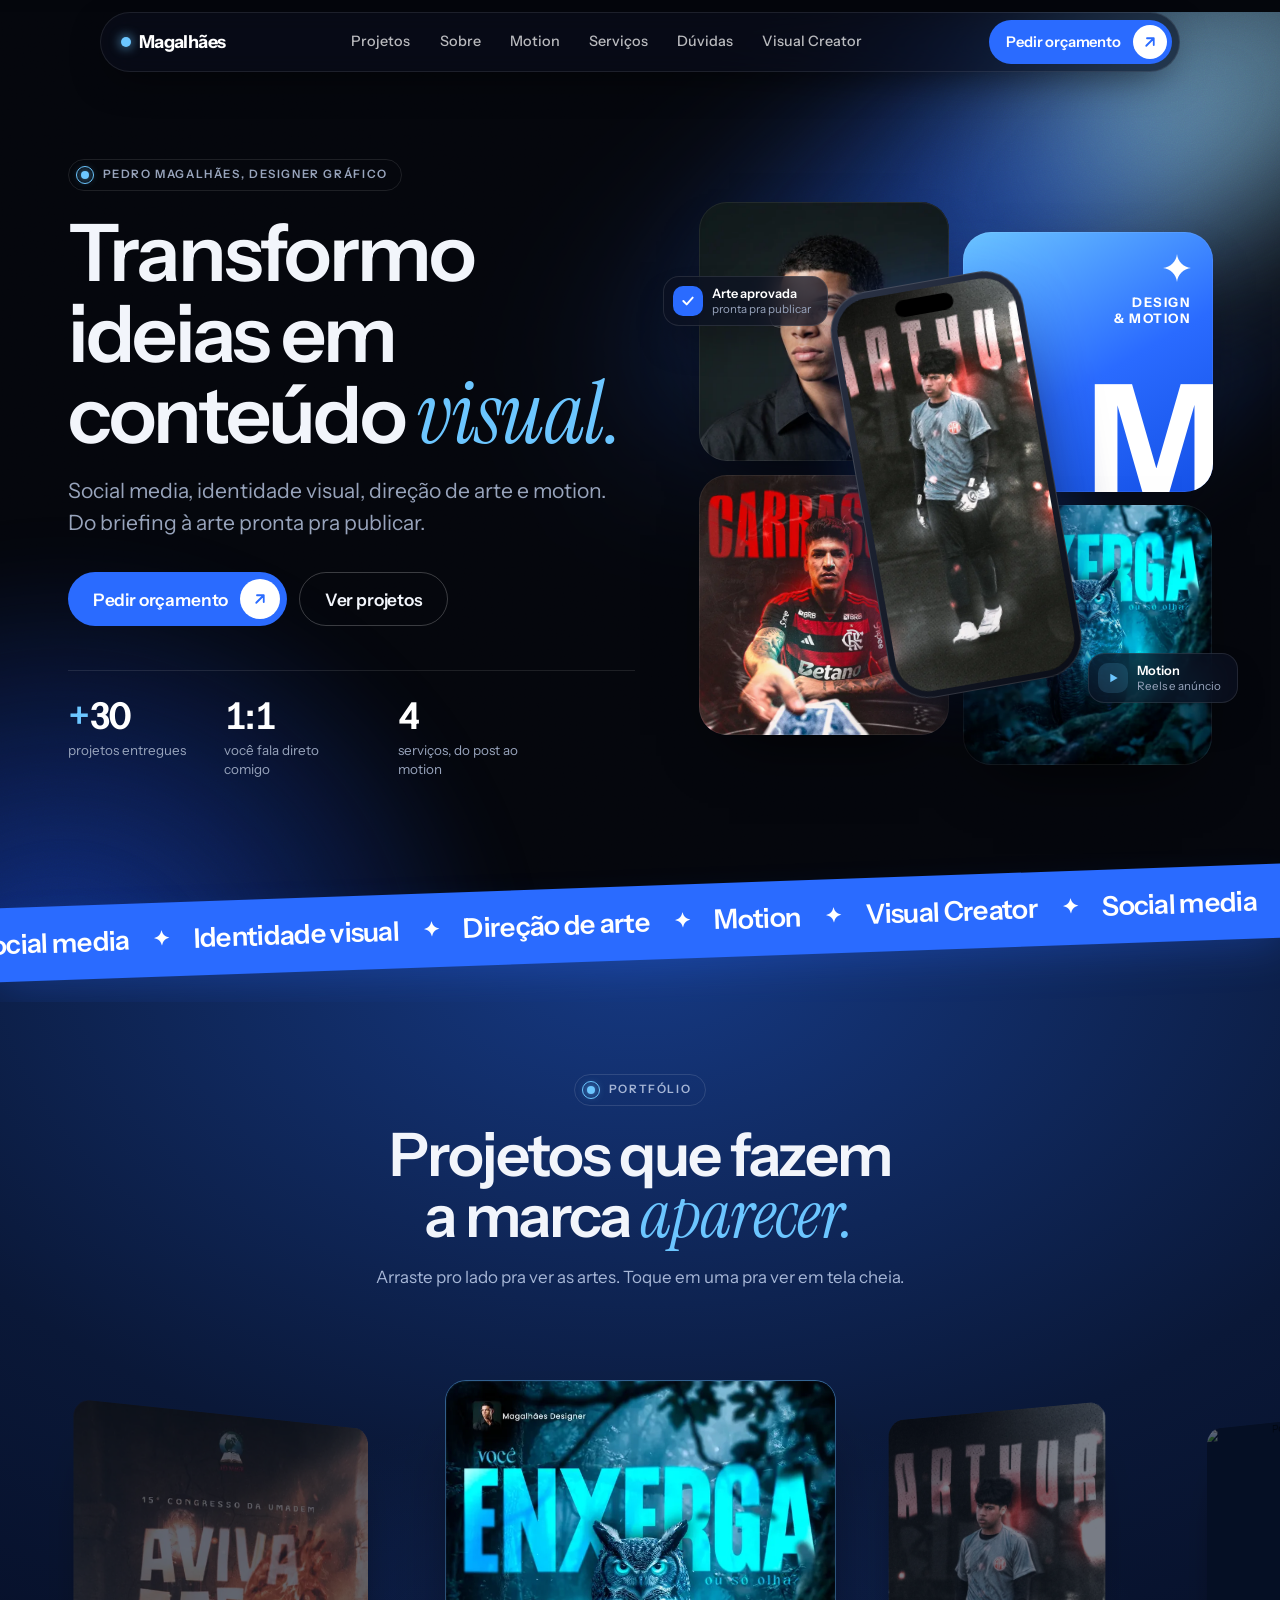
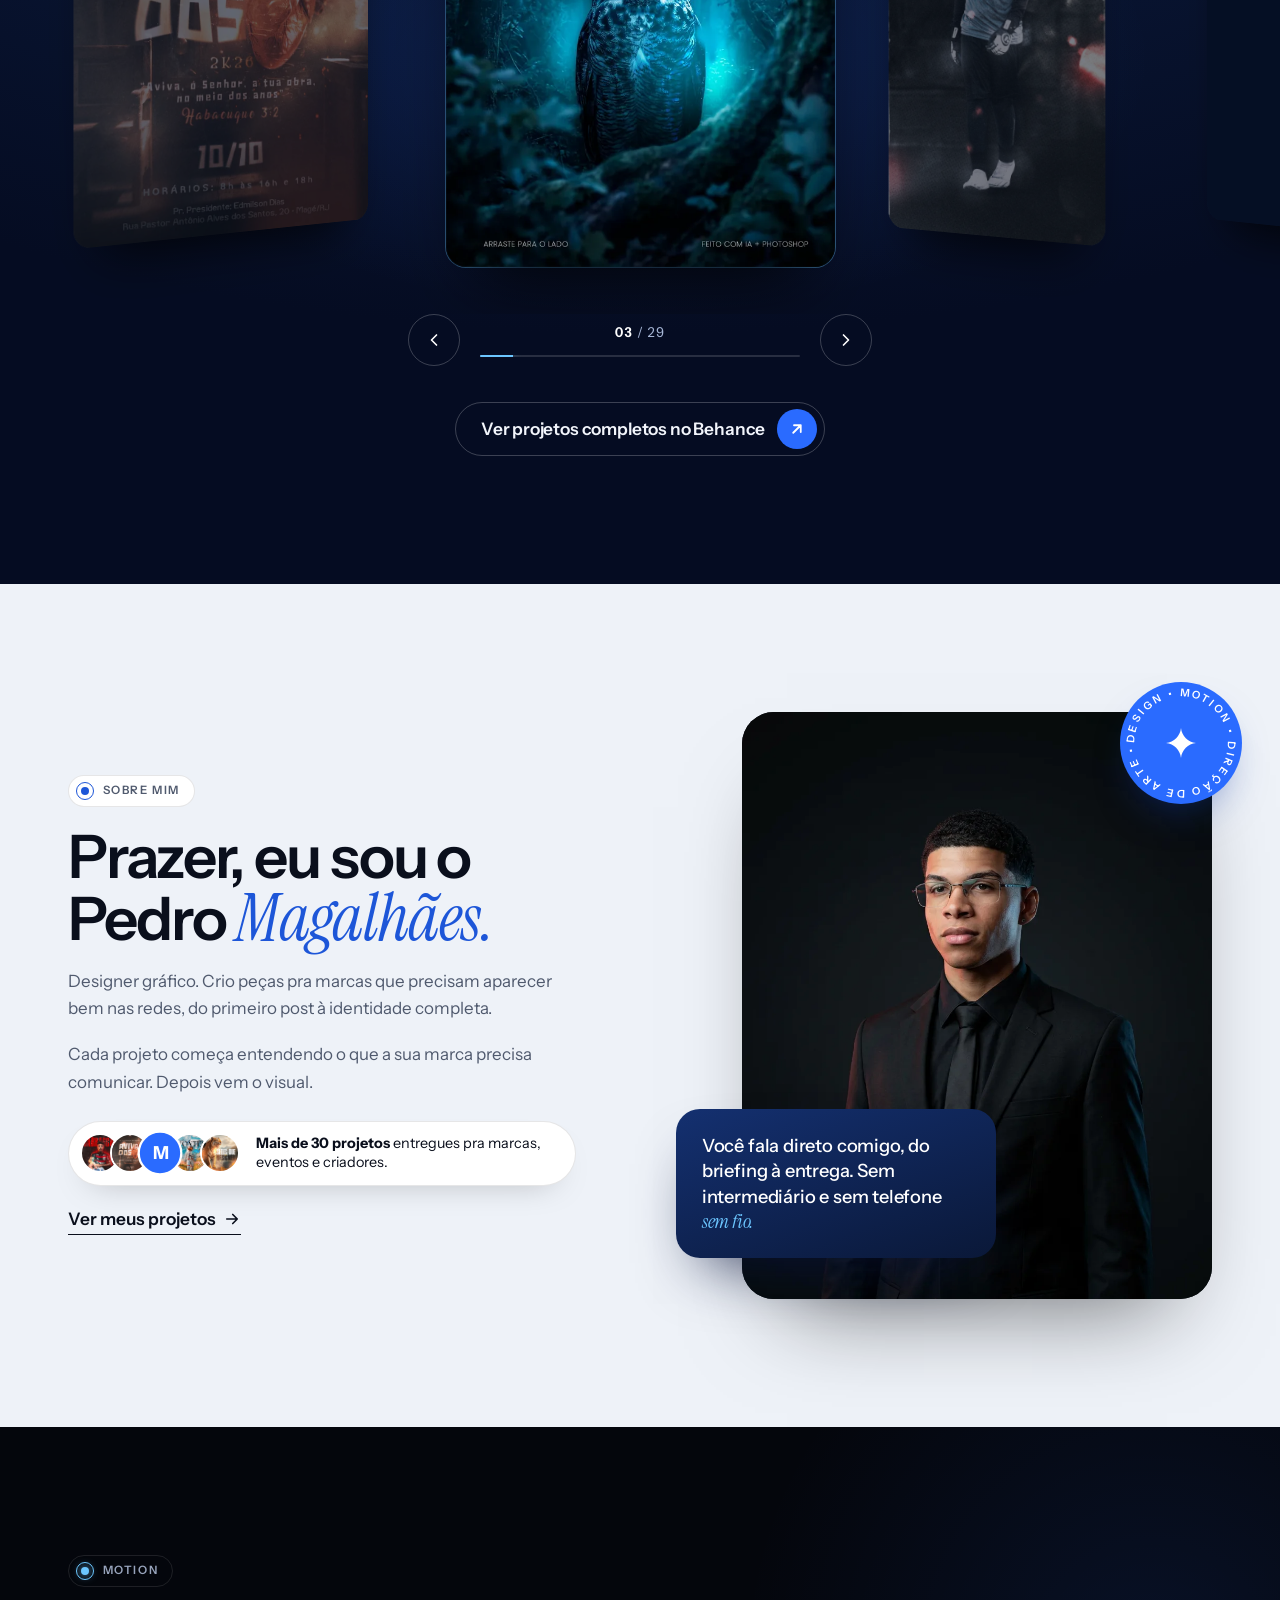
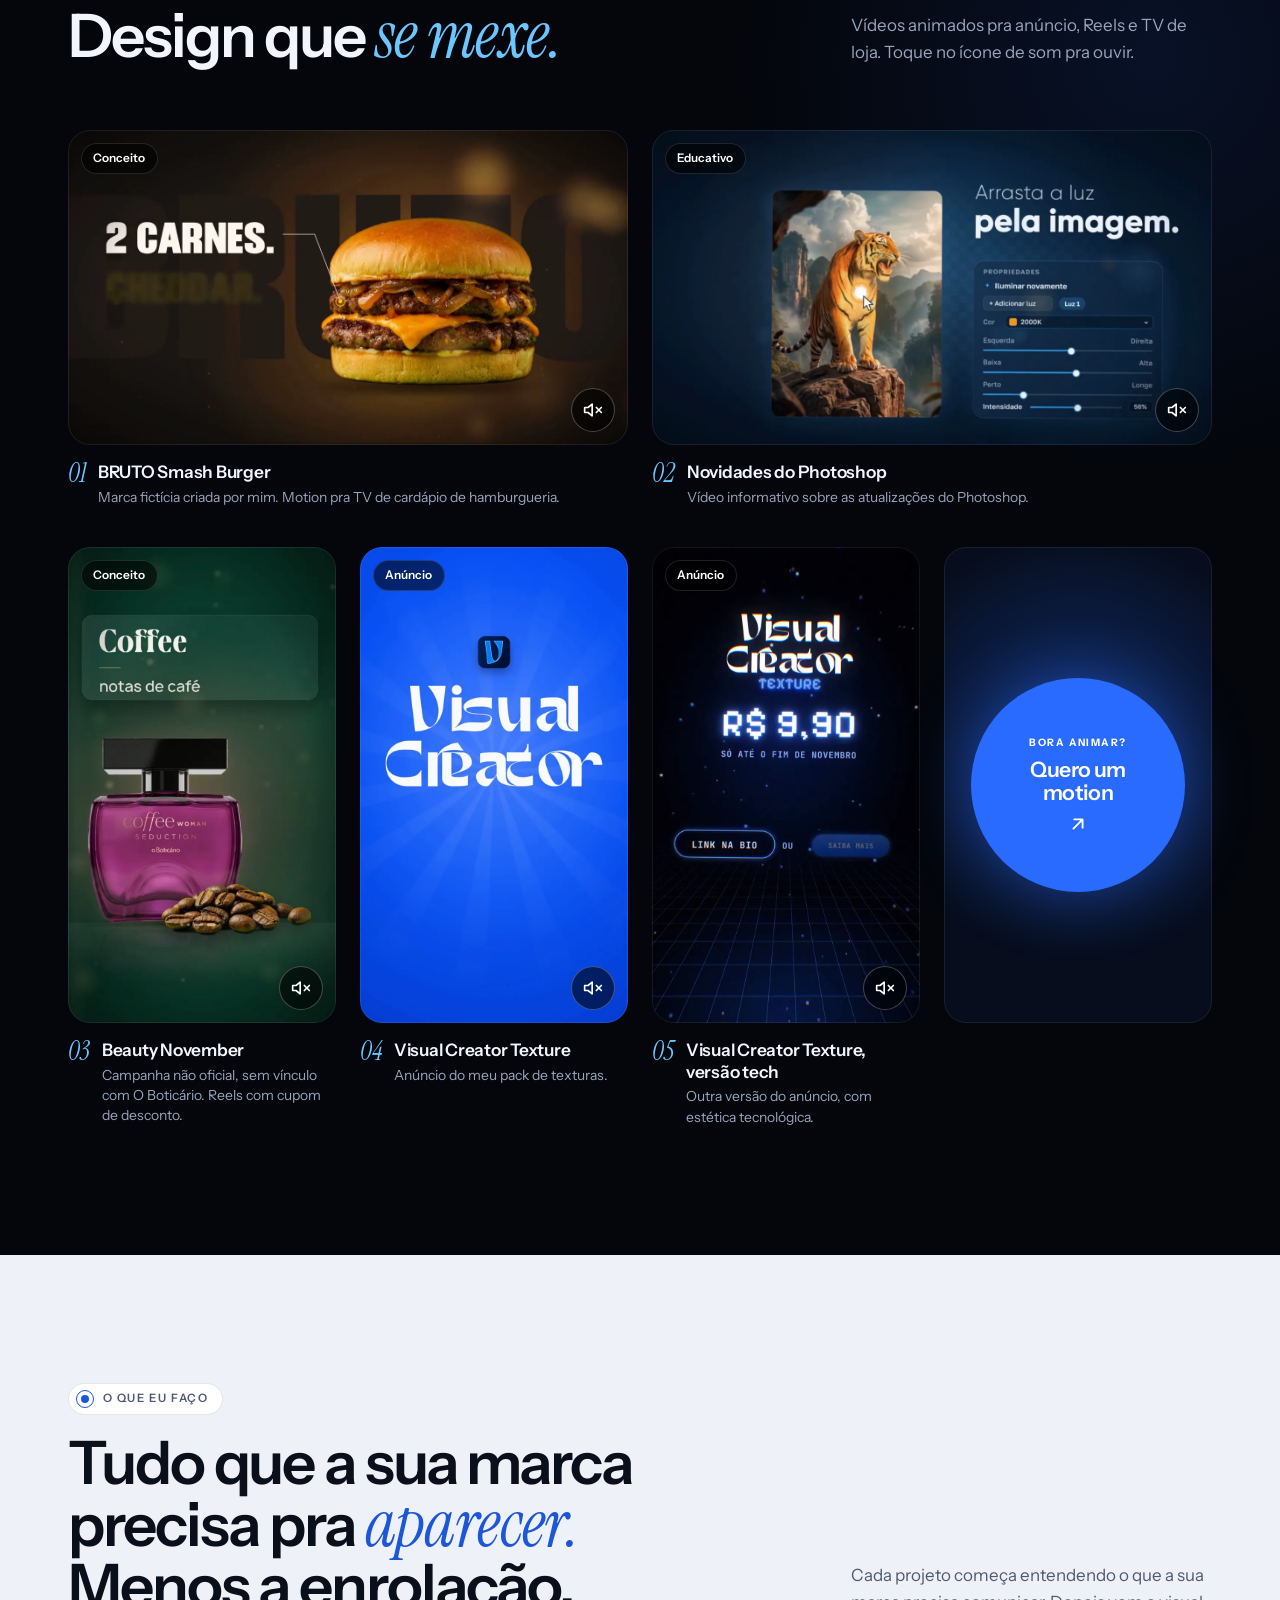
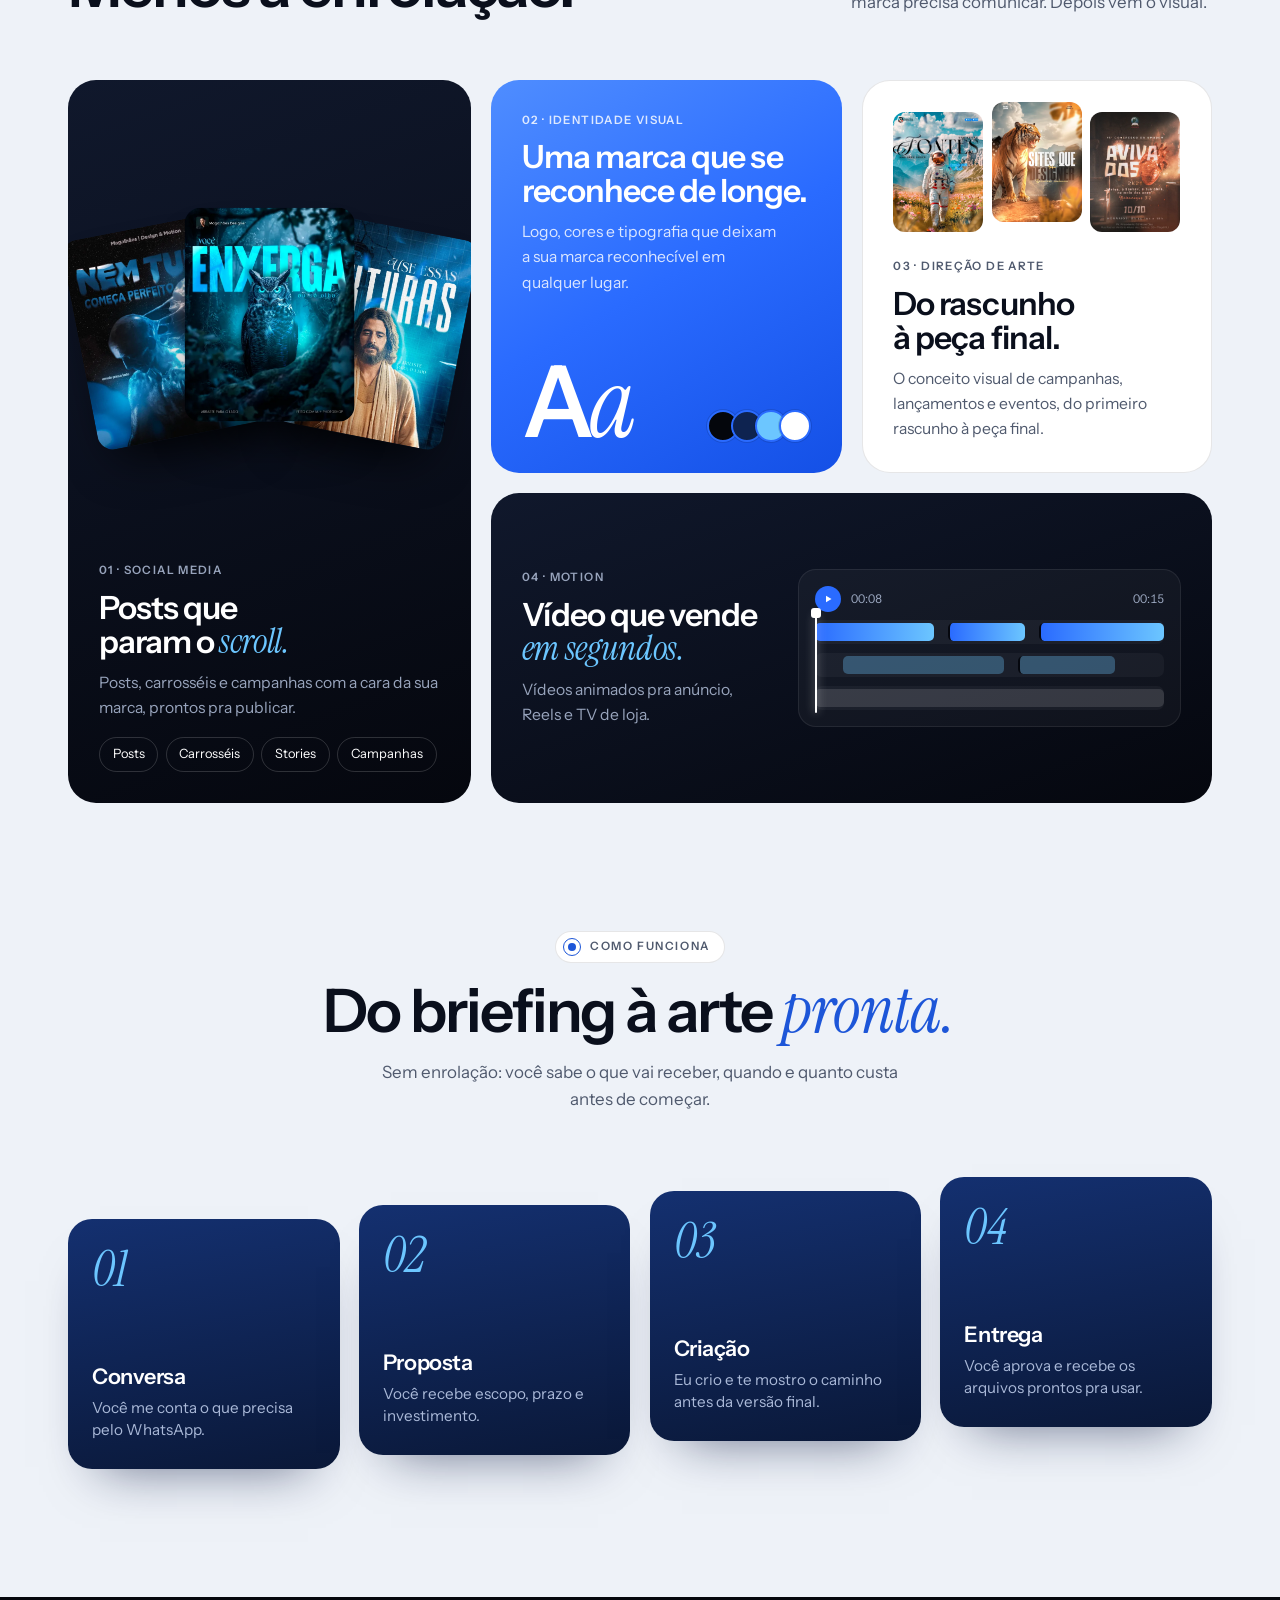
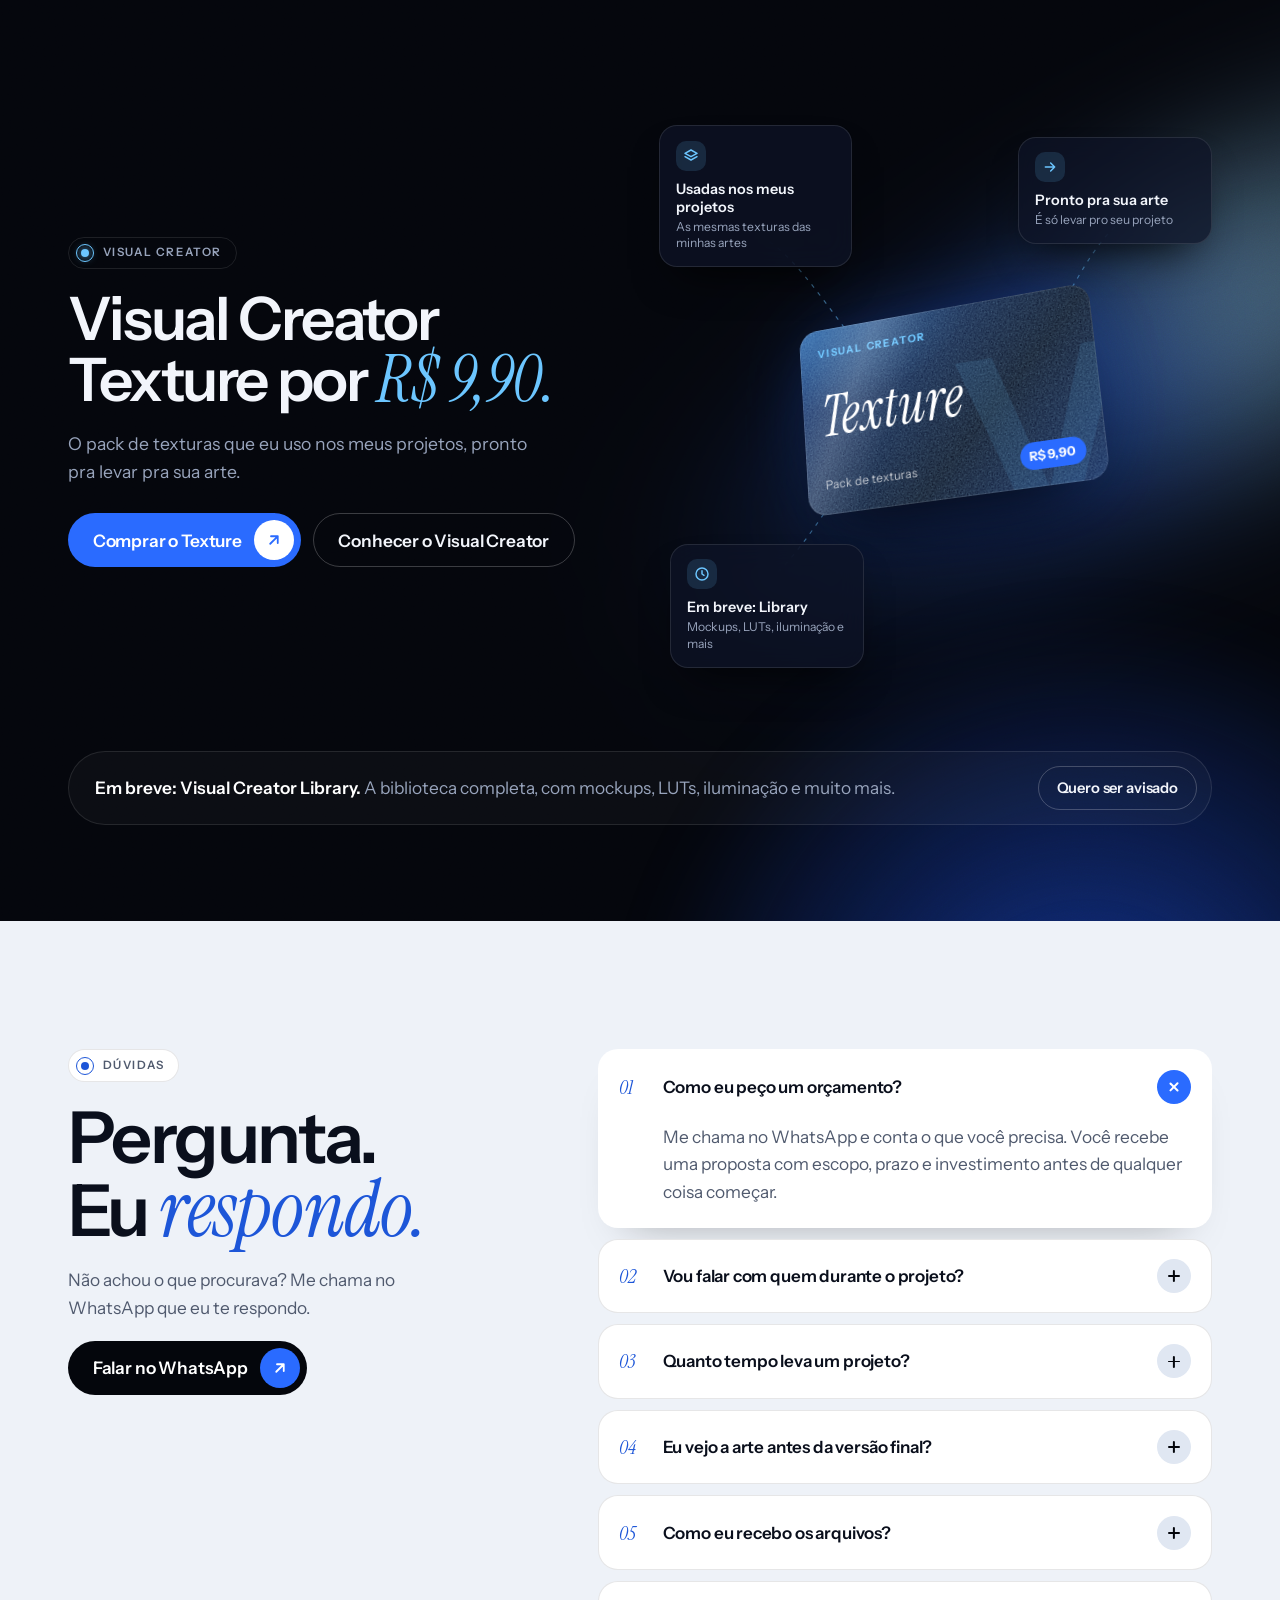
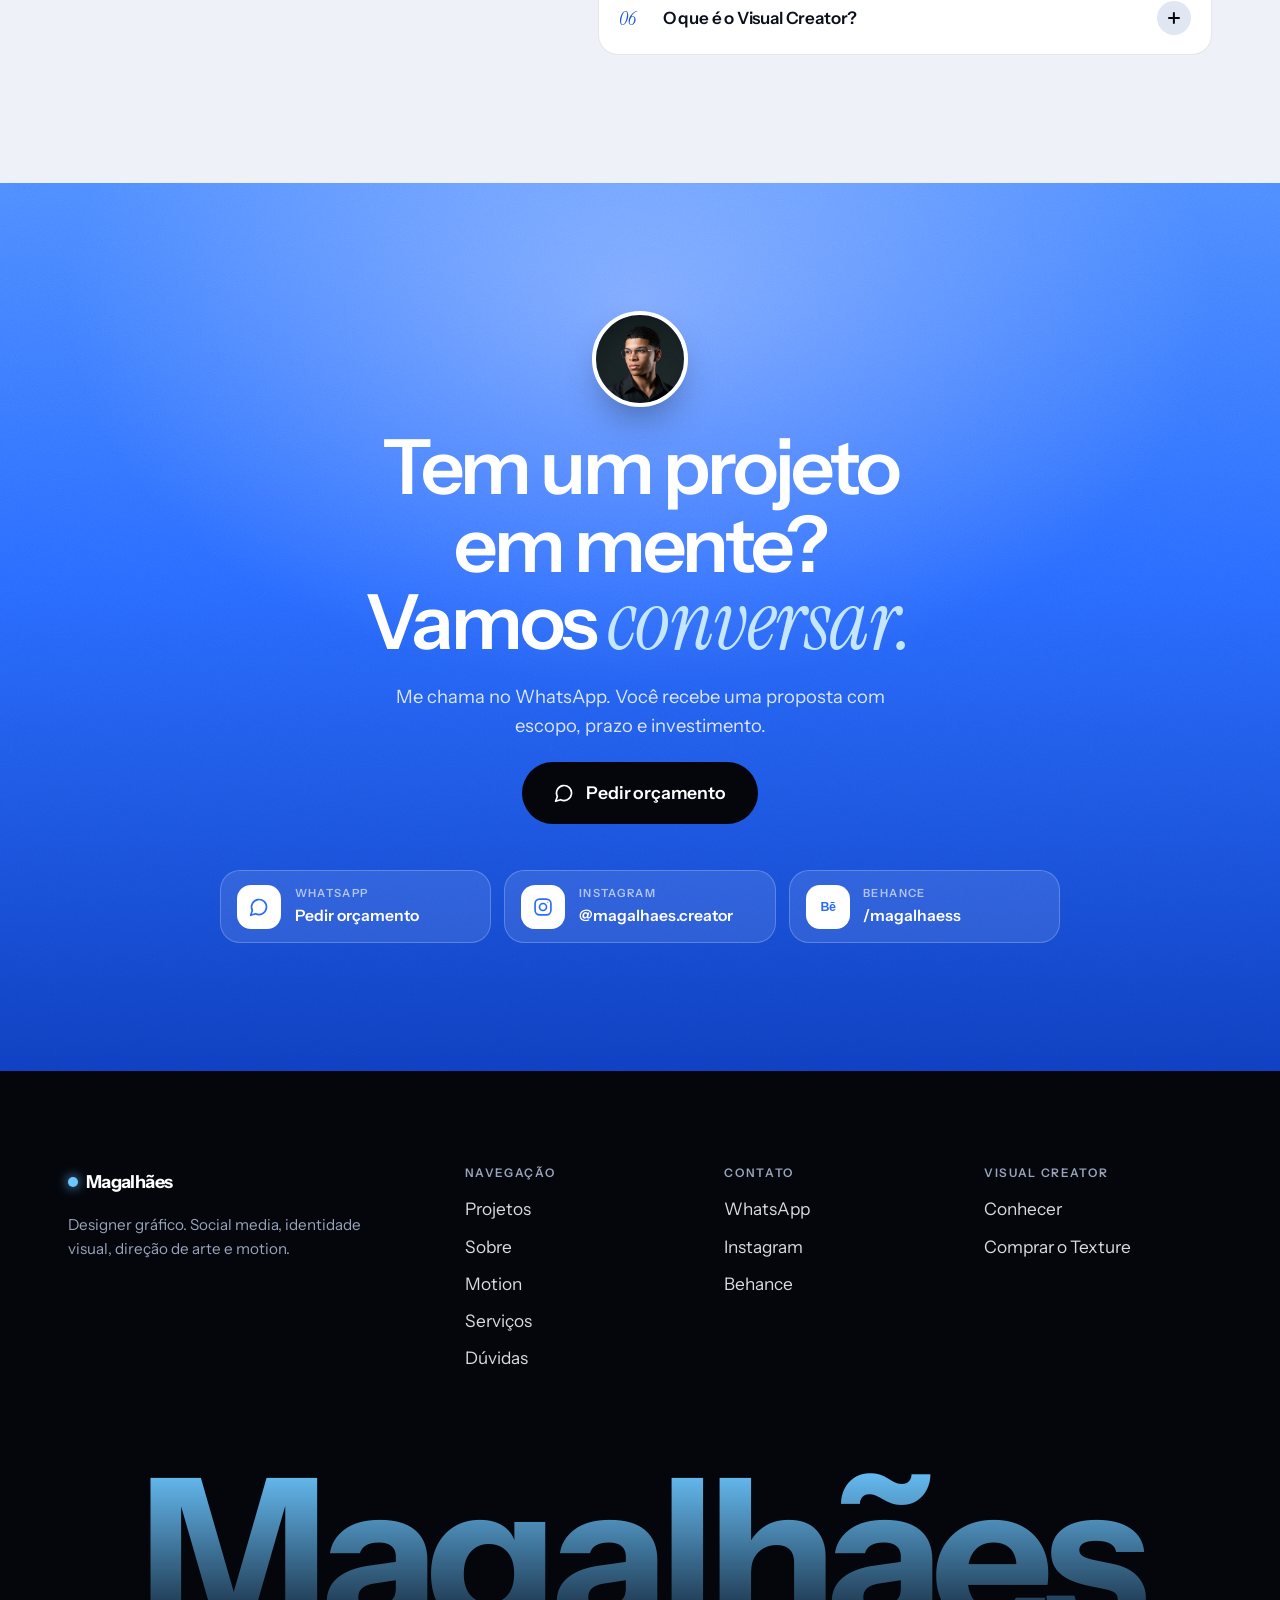
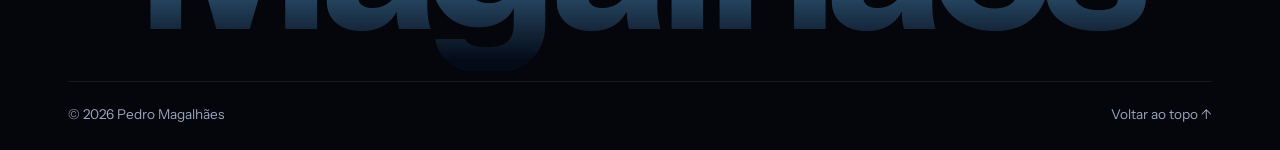
==== commit 80c275c9: "Troca a paleta da página inicial para tons de azul Preto azulado, azul-marinho, azul elétrico e azul" ====
--- a/index.html
+++ b/index.html
@@ -18,7 +18,7 @@
   <meta name="viewport" content="width=device-width, initial-scale=1">
   <title>Magalhães | Designer Gráfico</title>
   <meta name="description" content="Pedro Magalhães, designer gráfico. Social media, identidade visual, direção de arte e motion, do briefing à arte pronta pra publicar.">
-  <meta name="theme-color" content="#060806">
+  <meta name="theme-color" content="#04060c">
   <link rel="canonical" href="https://magalhaescreator.com.br/">
   <meta property="og:url" content="https://magalhaescreator.com.br/">
   <meta property="og:type" content="website">
@@ -60,7 +60,7 @@
           <li><a href="visual-creator/">Visual Creator</a></li>
         </ul>
       </nav>
-      <a class="btn btn-lime btn-sm nav-cta" href="https://wa.me/message/RZX6VDRR2DVQH1" target="_blank" rel="noopener"><span class="nav-cta-long">Pedir orçamento</span><span class="nav-cta-short">Orçamento</span> <span class="btn-arrow" aria-hidden="true"><svg viewBox="0 0 24 24" fill="none" stroke="currentColor" stroke-width="2.4" stroke-linecap="round" stroke-linejoin="round"><path d="M7 17 17 7M8 7h9v9"/></svg></span></a>
+      <a class="btn btn-blue btn-sm nav-cta" href="https://wa.me/message/RZX6VDRR2DVQH1" target="_blank" rel="noopener"><span class="nav-cta-long">Pedir orçamento</span><span class="nav-cta-short">Orçamento</span> <span class="btn-arrow" aria-hidden="true"><svg viewBox="0 0 24 24" fill="none" stroke="currentColor" stroke-width="2.4" stroke-linecap="round" stroke-linejoin="round"><path d="M7 17 17 7M8 7h9v9"/></svg></span></a>
       <button class="menu-btn" type="button" aria-expanded="false" aria-controls="menu" aria-label="Abrir menu"><span></span><span></span><span></span></button>
     </div>
   </header>
@@ -76,7 +76,7 @@
           <h1 class="rise" style="--i:1">Transformo ideias em conteúdo <em class="accent">visual.</em></h1>
           <p class="hero-sub rise" style="--i:2">Social media, identidade visual, direção de arte e motion. Do briefing à arte pronta pra publicar.</p>
           <div class="hero-actions rise" style="--i:3">
-            <a class="btn btn-lime" href="https://wa.me/message/RZX6VDRR2DVQH1" target="_blank" rel="noopener">Pedir orçamento <span class="btn-arrow" aria-hidden="true"><svg viewBox="0 0 24 24" fill="none" stroke="currentColor" stroke-width="2.4" stroke-linecap="round" stroke-linejoin="round"><path d="M7 17 17 7M8 7h9v9"/></svg></span></a>
+            <a class="btn btn-blue" href="https://wa.me/message/RZX6VDRR2DVQH1" target="_blank" rel="noopener">Pedir orçamento <span class="btn-arrow" aria-hidden="true"><svg viewBox="0 0 24 24" fill="none" stroke="currentColor" stroke-width="2.4" stroke-linecap="round" stroke-linejoin="round"><path d="M7 17 17 7M8 7h9v9"/></svg></span></a>
             <a class="btn btn-ghost" href="#projetos">Ver projetos</a>
           </div>
           <dl class="stats rise" style="--i:4">
@@ -89,7 +89,7 @@
         <div class="collage" aria-hidden="true">
           <div class="tiles">
             <div class="tile t1" style="--i:0"><img src="assets/img/pedro-perfil.webp" alt="" width="560" height="560" decoding="async" fetchpriority="high"></div>
-            <div class="tile t2 tile-lime" style="--i:1">
+            <div class="tile t2 tile-blue" style="--i:1">
               <span class="tile-m">M</span>
               <span class="tile-label">Design<br>&amp; Motion</span>
               <svg class="tile-star" viewBox="0 0 24 24"><path d="M12 0c.6 6.4 5.6 11.4 12 12-6.4.6-11.4 5.6-12 12-.6-6.4-5.6-11.4-12-12C6.4 11.4 11.4 6.4 12 0Z" fill="currentColor"/></svg>
@@ -117,8 +117,8 @@
     </div>
 
     <!-- Projetos -->
-    <section class="section theme-forest" id="projetos">
-      <div class="forest-glow" aria-hidden="true"></div>
+    <section class="section theme-navy" id="projetos">
+      <div class="navy-glow" aria-hidden="true"></div>
       <div class="wrap section-head is-center reveal">
         <p class="kicker"><span class="kicker-dot" aria-hidden="true"></span>Portfólio</p>
         <h2>Projetos que fazem a marca <em class="accent">aparecer.</em></h2>
@@ -304,7 +304,7 @@
               </ul>
             </div>
           </li>
-          <li class="bento-card is-lime b-identity reveal" style="--d:80ms">
+          <li class="bento-card is-blue b-identity reveal" style="--d:80ms">
             <div class="bento-text">
               <span class="bento-tag">02 · Identidade visual</span>
               <h3>Uma marca que se reconhece de longe.</h3>
@@ -312,7 +312,7 @@
             </div>
             <div class="type-specimen" aria-hidden="true">
               <span class="aa">A</span>
-              <span class="swatches"><i style="--c:#060806"></i><i style="--c:#103825"></i><i style="--c:#f1f3ec"></i><i style="--c:#ffffff"></i></span>
+              <span class="swatches"><i style="--c:#04060c"></i><i style="--c:#0e2350"></i><i style="--c:#6cc6ff"></i><i style="--c:#ffffff"></i></span>
             </div>
           </li>
           <li class="bento-card is-white b-direction reveal" style="--d:160ms">
@@ -376,7 +376,7 @@
             <div><b data-unit="s">00</b><span>seg</span></div>
           </div>
           <div class="vc-actions">
-            <a class="btn btn-lime" href="https://pay.cakto.com.br/vt54b25_1261545" target="_blank" rel="noopener">Comprar o Texture <span class="btn-arrow" aria-hidden="true"><svg viewBox="0 0 24 24" fill="none" stroke="currentColor" stroke-width="2.4" stroke-linecap="round" stroke-linejoin="round"><path d="M7 17 17 7M8 7h9v9"/></svg></span></a>
+            <a class="btn btn-blue" href="https://pay.cakto.com.br/vt54b25_1261545" target="_blank" rel="noopener">Comprar o Texture <span class="btn-arrow" aria-hidden="true"><svg viewBox="0 0 24 24" fill="none" stroke="currentColor" stroke-width="2.4" stroke-linecap="round" stroke-linejoin="round"><path d="M7 17 17 7M8 7h9v9"/></svg></span></a>
             <a class="btn btn-ghost" href="visual-creator/">Conhecer o Visual Creator</a>
           </div>
         </div>
--- a/assets/css/home.css
+++ b/assets/css/home.css
@@ -1,24 +1,25 @@
 /* Magalhães | página inicial
-   Paleta: preto esverdeado, verde-floresta, verde-limão e off-white.
+   Paleta: preto azulado, azul-marinho, azul elétrico, azul-céu e off-white.
    Tipografia: Instrument Sans (texto e títulos) e Instrument Serif itálica (palavras de destaque). */
 
 :root {
-  --ink: #060806;
-  --ink-2: #0d110d;
-  --forest: #0b2a1c;
-  --forest-2: #103825;
-  --forest-3: #16472f;
-  --lime: #c6f73c;
-  --lime-hi: #d8ff6b;
-  --lime-deep: #9fd61a;
-  --paper: #f1f3ec;
-  --paper-2: #e5e9de;
+  --ink: #04060c;
+  --ink-2: #0a0e18;
+  --navy: #0a1838;
+  --navy-2: #0e2350;
+  --navy-3: #143070;
+  --blue: #2a6bff;
+  --blue-hi: #4a84ff;
+  --blue-deep: #1450e6;
+  --sky: #6cc6ff;
+  --paper: #eef2f8;
+  --paper-2: #e0e7f2;
   --white: #ffffff;
-  --text: #f3f6f0;
-  --mute: #9ba79a;
-  --text-d: #0b0f0b;
-  --mute-d: #545e53;
-  --green-d: #17673a;
+  --text: #f2f5fb;
+  --mute: #98a4bc;
+  --text-d: #0a0f1c;
+  --mute-d: #505a6e;
+  --blue-d: #1d56d8;
 
   --sans: "Instrument Sans", "Helvetica Neue", Arial, sans-serif;
   --serif: "Instrument Serif", Georgia, "Times New Roman", serif;
@@ -65,24 +66,25 @@
   font-style: italic;
   font-weight: 400;
   letter-spacing: -0.01em;
-  color: var(--accent, var(--lime));
+  color: var(--accent, var(--sky));
   font-size: 1.1em;
   line-height: 0.9;
   padding-right: 0.04em;
 }
 
-:focus-visible { outline: 2px solid var(--lime); outline-offset: 3px; border-radius: 6px; }
-.theme-light :focus-visible, .cta-section :focus-visible { outline-color: var(--green-d); }
-
-.skip { position: absolute; left: -999px; top: 0; z-index: 400; padding: 0.6rem 1rem; background: var(--lime); color: var(--ink); font-weight: 600; }
+:focus-visible { outline: 2px solid var(--sky); outline-offset: 3px; border-radius: 6px; }
+.theme-light :focus-visible { outline-color: var(--blue-d); }
+.cta-section :focus-visible { outline-color: var(--white); }
+
+.skip { position: absolute; left: -999px; top: 0; z-index: 400; padding: 0.6rem 1rem; background: var(--blue); color: var(--white); font-weight: 600; }
 .skip:focus { left: 1rem; top: 1rem; }
 
 .wrap { width: 100%; max-width: var(--max); margin: 0 auto; padding: 0 var(--pad); }
 
 /* Temas das seções */
-.theme-dark { --accent: var(--lime); --muted: var(--mute); --line: rgba(255, 255, 255, 0.1); background: var(--ink); color: var(--text); }
-.theme-forest { --accent: var(--lime); --muted: #a2b8a9; --line: rgba(255, 255, 255, 0.12); color: var(--text); background: radial-gradient(120% 80% at 50% 0%, #134a2f 0%, var(--forest) 55%, #071d13 100%); }
-.theme-light { --accent: var(--green-d); --muted: var(--mute-d); --line: rgba(11, 15, 11, 0.1); background: var(--paper); color: var(--text-d); }
+.theme-dark { --accent: var(--sky); --muted: var(--mute); --line: rgba(255, 255, 255, 0.1); background: var(--ink); color: var(--text); }
+.theme-navy { --accent: var(--sky); --muted: #a6b6d6; --line: rgba(255, 255, 255, 0.12); color: var(--text); background: radial-gradient(120% 80% at 50% 0%, #163a85 0%, var(--navy) 55%, #050c22 100%); }
+.theme-light { --accent: var(--blue-d); --muted: var(--mute-d); --line: rgba(10, 15, 28, 0.1); background: var(--paper); color: var(--text-d); }
 
 /* Selo pequeno acima dos títulos */
 .kicker {
@@ -95,8 +97,8 @@
 .theme-light .kicker { background: var(--white); }
 .kicker-dot { position: relative; width: 18px; height: 18px; flex: none; border-radius: 50%; border: 1.5px solid var(--accent); }
 .kicker-dot::after { content: ""; position: absolute; inset: 4px; border-radius: 50%; background: var(--accent); }
-.theme-dark .kicker-dot::after, .theme-forest .kicker-dot::after { box-shadow: 0 0 10px var(--lime); }
-.kicker-tag { margin-left: 0.3rem; padding: 0.2rem 0.55rem; border-radius: 999px; background: var(--lime); color: var(--ink); font-size: 0.64rem; letter-spacing: 0.08em; }
+.theme-dark .kicker-dot::after, .theme-navy .kicker-dot::after { box-shadow: 0 0 10px var(--sky); }
+.kicker-tag { margin-left: 0.3rem; padding: 0.2rem 0.55rem; border-radius: 999px; background: var(--blue); color: var(--white); font-size: 0.64rem; letter-spacing: 0.08em; }
 
 /* Botões */
 .btn {
@@ -107,18 +109,19 @@
 }
 .btn:has(.btn-arrow) { padding-right: 0.42rem; }
 .btn svg { width: 20px; height: 20px; flex: none; }
-.btn-arrow { display: grid; place-items: center; width: 40px; height: 40px; flex: none; border-radius: 50%; background: var(--ink); color: var(--lime); }
+.btn-arrow { display: grid; place-items: center; width: 40px; height: 40px; flex: none; border-radius: 50%; background: var(--ink); color: var(--sky); }
 .btn-arrow svg { width: 18px; height: 18px; transition: transform 0.4s var(--ease); }
 .btn:hover .btn-arrow svg { transform: rotate(45deg); }
-.btn-lime { background: var(--lime); color: var(--ink); }
-.btn-lime:hover { background: var(--lime-hi); box-shadow: 0 0 0 6px rgba(198, 247, 60, 0.16), 0 14px 40px -12px rgba(198, 247, 60, 0.7); }
+.btn-blue { background: var(--blue); color: var(--white); }
+.btn-blue .btn-arrow { background: var(--white); color: var(--blue); }
+.btn-blue:hover { background: var(--blue-hi); box-shadow: 0 0 0 6px rgba(42, 107, 255, 0.16), 0 14px 40px -12px rgba(42, 107, 255, 0.7); }
 .btn-ghost { background: transparent; color: inherit; border: 1px solid var(--line, rgba(255, 255, 255, 0.2)); }
-.theme-dark .btn-ghost, .theme-forest .btn-ghost { border-color: rgba(255, 255, 255, 0.22); }
+.theme-dark .btn-ghost, .theme-navy .btn-ghost { border-color: rgba(255, 255, 255, 0.22); }
 .btn-ghost:hover { border-color: currentColor; }
-.btn-ghost .btn-arrow { background: var(--lime); color: var(--ink); }
+.btn-ghost .btn-arrow { background: var(--blue); color: var(--white); }
 .btn-dark { background: var(--ink); color: var(--white); }
-.btn-dark .btn-arrow { background: var(--lime); color: var(--ink); }
-.btn-dark:hover { background: #1a201a; transform: translateY(-2px); }
+.btn-dark .btn-arrow { background: var(--blue); color: var(--white); }
+.btn-dark:hover { background: #161d30; transform: translateY(-2px); }
 .btn-sm { min-height: 44px; padding: 0 1.1rem; font-size: 0.92rem; }
 .btn-sm:has(.btn-arrow) { padding-right: 0.32rem; }
 .btn-sm .btn-arrow { width: 34px; height: 34px; }
@@ -137,9 +140,9 @@
 .intro-mark {
   display: grid; place-items: center;
   width: 112px; height: 112px; border-radius: 32px;
-  background: var(--lime); color: var(--ink);
+  background: linear-gradient(150deg, var(--sky), var(--blue) 60%, var(--blue-deep)); color: var(--white);
   font-size: 4.4rem; font-weight: 700; letter-spacing: -0.06em; line-height: 1;
-  box-shadow: 0 0 90px rgba(198, 247, 60, 0.55);
+  box-shadow: 0 0 90px rgba(42, 107, 255, 0.55);
   animation: mark-in 0.8s var(--ease-back) both;
 }
 .intro-mark span { display: block; transform: translateY(-0.02em); }
@@ -147,7 +150,7 @@
 @keyframes intro-out { to { clip-path: inset(0 0 100% 0); visibility: hidden; } }
 
 /* Barra da promoção */
-.promo-bar { background: var(--lime); color: var(--ink); font-size: 0.86rem; line-height: 1.35; }
+.promo-bar { background: var(--blue); color: var(--white); font-size: 0.86rem; line-height: 1.35; }
 .promo-bar-inner { display: flex; align-items: center; justify-content: center; gap: 1rem; padding-top: 0.55rem; padding-bottom: 0.55rem; text-align: center; }
 .promo-bar a { display: inline-flex; align-items: center; gap: 0.25rem; font-weight: 700; text-decoration: none; white-space: nowrap; border-bottom: 1.5px solid currentColor; }
 .promo-bar a svg { width: 14px; height: 14px; }
@@ -160,16 +163,16 @@
   position: relative; display: flex; align-items: center; gap: 0.75rem;
   width: min(1080px, calc(100% - 24px)); margin: 12px auto 0;
   padding: 7px 7px 7px 20px; border-radius: 999px;
-  background: rgba(13, 17, 13, 0.6);
+  background: rgba(10, 14, 28, 0.6);
   -webkit-backdrop-filter: blur(18px) saturate(150%); backdrop-filter: blur(18px) saturate(150%);
   border: 1px solid rgba(255, 255, 255, 0.09);
   box-shadow: 0 12px 40px -14px rgba(0, 0, 0, 0.7);
   color: var(--white);
   transition: background-color 0.3s ease;
 }
-.nav.is-scrolled .nav-pill { background: rgba(10, 13, 10, 0.82); }
+.nav.is-scrolled .nav-pill { background: rgba(7, 10, 22, 0.82); }
 .wordmark { display: inline-flex; align-items: center; gap: 0.5rem; font-weight: 700; font-size: 1.12rem; letter-spacing: -0.035em; text-decoration: none; color: var(--white); white-space: nowrap; }
-.wm-dot { width: 10px; height: 10px; border-radius: 50%; background: var(--lime); box-shadow: 0 0 12px var(--lime); }
+.wm-dot { width: 10px; height: 10px; border-radius: 50%; background: var(--sky); box-shadow: 0 0 12px var(--sky); }
 .nav nav { flex: 1; display: flex; justify-content: center; }
 .nav-links { display: flex; gap: 2px; margin: 0; padding: 0; list-style: none; }
 .nav-links a {
@@ -178,7 +181,7 @@
   transition: background-color 0.3s ease, color 0.3s ease;
 }
 .nav-links a:hover { color: var(--white); background: rgba(255, 255, 255, 0.07); }
-.nav-links a.is-active { background: var(--lime); color: var(--ink); }
+.nav-links a.is-active { background: var(--blue); color: var(--white); }
 .nav-cta-short { display: none; }
 .menu-btn { display: none; flex-direction: column; align-items: center; justify-content: center; gap: 4px; width: 44px; height: 44px; flex: none; border-radius: 50%; border: 1px solid rgba(255, 255, 255, 0.14); background: transparent; cursor: pointer; }
 .menu-btn span { display: block; width: 16px; height: 1.5px; border-radius: 2px; background: var(--white); transition: transform 0.3s var(--ease), opacity 0.2s ease; }
@@ -197,21 +200,21 @@
 .beam { position: absolute; display: block; border-radius: 50%; will-change: transform; }
 .b1 {
   width: 90vw; height: max(200px, 20vw); right: -30vw; top: 2%;
-  background: linear-gradient(90deg, rgba(198, 247, 60, 0) 0%, rgba(198, 247, 60, 0.8) 42%, rgba(226, 255, 150, 0.95) 58%, rgba(198, 247, 60, 0) 100%);
-  filter: blur(70px); opacity: 0.5;
+  background: linear-gradient(90deg, rgba(42, 107, 255, 0) 0%, rgba(42, 107, 255, 0.8) 42%, rgba(150, 215, 255, 0.95) 58%, rgba(42, 107, 255, 0) 100%);
+  filter: blur(70px); opacity: 0.72;
   transform: rotate(-28deg);
   animation: drift-a 16s ease-in-out infinite alternate;
 }
 .b2 {
   width: 70vw; height: 70vw; left: -30vw; bottom: -42vw;
-  background: radial-gradient(closest-side, rgba(25, 100, 55, 0.8), transparent);
+  background: radial-gradient(closest-side, rgba(22, 64, 180, 0.8), transparent);
   filter: blur(30px);
   animation: drift-b 22s ease-in-out infinite alternate;
 }
 .b3 {
   width: 46vw; height: max(70px, 6vw); right: -8vw; top: 44%;
-  background: linear-gradient(90deg, transparent, rgba(198, 247, 60, 0.75), transparent);
-  filter: blur(40px); opacity: 0.3;
+  background: linear-gradient(90deg, transparent, rgba(42, 107, 255, 0.75), transparent);
+  filter: blur(40px); opacity: 0.42;
   transform: rotate(-28deg);
   animation: drift-a 12s ease-in-out -5s infinite alternate;
 }
@@ -228,7 +231,7 @@
 .hero-actions { display: flex; flex-wrap: wrap; gap: 0.75rem; margin-top: 2.1rem; }
 .stats { display: flex; gap: clamp(1.25rem, 3vw, 2.75rem); margin: 2.75rem 0 0; padding-top: 1.6rem; border-top: 1px solid var(--line); }
 .stats dt { display: flex; align-items: baseline; font-size: clamp(1.7rem, 1.2rem + 1.4vw, 2.4rem); font-weight: 600; letter-spacing: -0.035em; line-height: 1; color: var(--white); font-variant-numeric: tabular-nums; }
-.stats dt span { color: var(--lime); }
+.stats dt span { color: var(--sky); }
 .stats dt b { font-weight: inherit; }
 .stats dd { margin: 0.45rem 0 0; max-width: 15ch; color: var(--mute); font-size: 0.84rem; line-height: 1.35; }
 
@@ -240,11 +243,11 @@
   transform: translate3d(calc(var(--mx) * -18px), calc(var(--my) * -18px), 0);
   transition: transform 0.5s var(--ease);
 }
-.tile { position: relative; overflow: hidden; border-radius: 28px; background: #111611; box-shadow: 0 30px 60px -30px rgba(0, 0, 0, 0.85); outline: 1px solid rgba(255, 255, 255, 0.07); outline-offset: -1px; }
+.tile { position: relative; overflow: hidden; border-radius: 28px; background: #0d1222; box-shadow: 0 30px 60px -30px rgba(0, 0, 0, 0.85); outline: 1px solid rgba(255, 255, 255, 0.07); outline-offset: -1px; }
 .tile img { width: 100%; height: 100%; object-fit: cover; }
 .t1 img { object-position: center 30%; }
 .t2, .t4 { translate: 0 30px; }
-.tile-lime { container-type: size; display: flex; flex-direction: column; justify-content: space-between; padding: clamp(14px, 2vw, 22px); background: var(--lime); color: var(--ink); }
+.tile-blue { container-type: size; display: flex; flex-direction: column; justify-content: space-between; padding: clamp(14px, 2vw, 22px); background: linear-gradient(150deg, var(--sky) 0%, var(--blue) 55%, var(--blue-deep) 100%); color: var(--white); }
 .tile-label { position: absolute; top: calc(clamp(14px, 2vw, 22px) + 40px); right: clamp(14px, 2vw, 22px); font-size: clamp(0.7rem, 0.6rem + 0.3vw, 0.82rem); font-weight: 700; text-transform: uppercase; letter-spacing: 0.12em; line-height: 1.25; text-align: right; }
 .tile-m { position: absolute; right: -0.02em; bottom: -0.17em; font-size: 72cqh; font-weight: 700; letter-spacing: -0.07em; line-height: 1; }
 .tile-star { position: absolute; top: clamp(14px, 2vw, 22px); right: clamp(14px, 2vw, 22px); width: 28px; height: 28px; animation: spin 10s linear infinite; }
@@ -254,8 +257,8 @@
   position: absolute; left: 50%; top: 50%; width: 38%; aspect-ratio: 9 / 19;
   translate: -50% -46%; rotate: -10deg;
   padding: 7px; border-radius: 40px;
-  background: linear-gradient(145deg, #2c322c, #0b0e0b);
-  box-shadow: 0 50px 80px -30px rgba(0, 0, 0, 0.95), inset 0 0 0 1px rgba(255, 255, 255, 0.14), 0 0 70px -14px rgba(198, 247, 60, 0.4);
+  background: linear-gradient(145deg, #2a3245, #0a0d17);
+  box-shadow: 0 50px 80px -30px rgba(0, 0, 0, 0.95), inset 0 0 0 1px rgba(255, 255, 255, 0.14), 0 0 70px -14px rgba(42, 107, 255, 0.4);
   transform: translate3d(calc(var(--mx) * 26px), calc(var(--my) * 26px), 0);
   transition: transform 0.5s var(--ease);
 }
@@ -268,7 +271,7 @@
   position: absolute; z-index: 3;
   display: flex; align-items: center; gap: 0.6rem;
   padding: 0.55rem 0.95rem 0.55rem 0.55rem; border-radius: 16px;
-  background: rgba(16, 21, 16, 0.72);
+  background: rgba(12, 17, 34, 0.72);
   -webkit-backdrop-filter: blur(14px); backdrop-filter: blur(14px);
   border: 1px solid rgba(255, 255, 255, 0.1);
   box-shadow: 0 20px 40px -18px rgba(0, 0, 0, 0.8);
@@ -277,9 +280,9 @@
 }
 .chip b { display: block; font-weight: 600; }
 .chip small { display: block; color: var(--mute); font-size: 0.72rem; }
-.chip-ico { display: grid; place-items: center; width: 30px; height: 30px; flex: none; border-radius: 10px; background: var(--lime); color: var(--ink); }
+.chip-ico { display: grid; place-items: center; width: 30px; height: 30px; flex: none; border-radius: 10px; background: var(--blue); color: var(--white); }
 .chip-ico svg { width: 16px; height: 16px; }
-.chip-ico-dark { background: rgba(198, 247, 60, 0.15); color: var(--lime); }
+.chip-ico-dark { background: rgba(108, 198, 255, 0.15); color: var(--sky); }
 .chip-a { left: -7%; top: 14%; }
 .chip-b { right: -5%; bottom: 6%; animation-delay: -3s; }
 @keyframes float { 50% { translate: 0 -9px; } }
@@ -300,9 +303,9 @@
   position: relative;
   width: 104%; margin-left: -2%;
   padding: 15px 0; overflow: hidden;
-  background: var(--lime); color: var(--ink);
+  background: var(--blue); color: var(--white);
   transform: rotate(-2deg);
-  box-shadow: 0 18px 50px -20px rgba(198, 247, 60, 0.45);
+  box-shadow: 0 18px 50px -20px rgba(42, 107, 255, 0.45);
 }
 .marquee-track { display: flex; align-items: center; width: max-content; animation: marquee 32s linear infinite; font-size: clamp(1.15rem, 0.9rem + 1vw, 1.85rem); font-weight: 600; letter-spacing: -0.025em; white-space: nowrap; }
 .marquee-track > * { margin-right: 1.5rem; }
@@ -321,7 +324,7 @@
 
 /* Projetos em perspectiva */
 #projetos { padding-top: clamp(6.5rem, 11vw, 9.5rem); }
-.forest-glow { position: absolute; left: 50%; top: 58%; width: 80vw; height: 40vw; translate: -50% -50%; background: radial-gradient(closest-side, rgba(198, 247, 60, 0.16), transparent); pointer-events: none; }
+.navy-glow { position: absolute; left: 50%; top: 58%; width: 80vw; height: 40vw; translate: -50% -50%; background: radial-gradient(closest-side, rgba(42, 107, 255, 0.16), transparent); pointer-events: none; }
 .works {
   --art-h: clamp(330px, 38vw, 500px);
   position: relative; z-index: 2;
@@ -331,30 +334,30 @@
   padding: 26px calc(50% - 150px) 46px;
 }
 .works::-webkit-scrollbar { display: none; }
-.works:focus-visible { outline: 2px solid var(--lime); outline-offset: -6px; border-radius: 12px; }
+.works:focus-visible { outline: 2px solid var(--sky); outline-offset: -6px; border-radius: 12px; }
 .works.is-dragging { cursor: grabbing; scroll-snap-type: none; }
 .works.is-dragging .work { pointer-events: none; }
 .work {
   --t: 0; --a: 0;
   position: relative; flex: none;
   height: var(--art-h); padding: 0; border: 0; border-radius: 20px; overflow: hidden;
-  background: #0e2419; cursor: pointer; scroll-snap-align: center;
+  background: #0b1733; cursor: pointer; scroll-snap-align: center;
   transform: perspective(1100px) translateZ(calc(var(--a) * -150px)) rotateY(calc(var(--t) * -24deg));
   box-shadow: 0 40px 60px -35px rgba(0, 0, 0, 0.9);
 }
-.work::after { content: ""; position: absolute; inset: 0; background: #04140c; opacity: calc(var(--a) * 0.5); pointer-events: none; }
-.work.is-center { box-shadow: 0 40px 70px -30px rgba(0, 0, 0, 0.9), 0 0 0 1px rgba(198, 247, 60, 0.35); }
+.work::after { content: ""; position: absolute; inset: 0; background: #030a1c; opacity: calc(var(--a) * 0.5); pointer-events: none; }
+.work.is-center { box-shadow: 0 40px 70px -30px rgba(0, 0, 0, 0.9), 0 0 0 1px rgba(108, 198, 255, 0.45); }
 .work img { display: block; height: 100%; width: auto; max-width: min(80vw, 820px); object-fit: cover; user-select: none; -webkit-user-drag: none; }
-.work:focus-visible { outline: 2px solid var(--lime); outline-offset: 3px; }
+.work:focus-visible { outline: 2px solid var(--sky); outline-offset: 3px; }
 .cf-bar { display: flex; align-items: center; justify-content: center; gap: 1.25rem; position: relative; z-index: 2; }
 .round-btn { display: grid; place-items: center; width: 52px; height: 52px; flex: none; border-radius: 50%; border: 1px solid rgba(255, 255, 255, 0.22); background: transparent; color: var(--white); cursor: pointer; transition: background-color 0.25s ease, color 0.25s ease, border-color 0.25s ease; }
-.round-btn:hover { background: var(--lime); border-color: var(--lime); color: var(--ink); }
+.round-btn:hover { background: var(--blue); border-color: var(--blue); color: var(--white); }
 .round-btn svg { width: 20px; height: 20px; }
 .cf-progress { display: flex; flex-direction: column; align-items: center; gap: 0.65rem; width: min(320px, 48vw); }
 .cf-count { color: var(--muted); font-size: 0.85rem; letter-spacing: 0.06em; font-variant-numeric: tabular-nums; }
 .cf-count b { color: var(--white); font-weight: 600; }
 .cf-line { position: relative; width: 100%; height: 2px; overflow: hidden; border-radius: 2px; background: rgba(255, 255, 255, 0.14); }
-.cf-line i { position: absolute; left: 0; top: 0; bottom: 0; width: var(--p, 3.4%); background: var(--lime); box-shadow: 0 0 10px var(--lime); transition: width 0.45s var(--ease); }
+.cf-line i { position: absolute; left: 0; top: 0; bottom: 0; width: var(--p, 3.4%); background: var(--sky); box-shadow: 0 0 10px var(--sky); transition: width 0.45s var(--ease); }
 .works-more { display: flex; justify-content: center; margin-top: 2.25rem; position: relative; z-index: 2; }
 
 /* Sobre */
@@ -367,43 +370,43 @@
 .proof-faces { display: flex; flex: none; }
 .proof-faces > * { width: 40px; height: 40px; margin-left: -10px; border-radius: 50%; border: 2px solid var(--white); object-fit: cover; }
 .proof-faces > :first-child { margin-left: 0; }
-.proof-m { display: grid; place-items: center; background: var(--lime); color: var(--ink); font-weight: 700; font-size: 1rem; letter-spacing: -0.04em; position: relative; z-index: 1; transform: scale(1.12); }
+.proof-m { display: grid; place-items: center; background: var(--blue); color: var(--white); font-weight: 700; font-size: 1rem; letter-spacing: -0.04em; position: relative; z-index: 1; transform: scale(1.12); }
 .text-link { display: inline-flex; align-items: center; gap: 0.45rem; padding-bottom: 2px; border-bottom: 1.5px solid currentColor; font-weight: 600; text-decoration: none; transition: gap 0.3s var(--ease); }
 .text-link svg { width: 18px; height: 18px; }
 .text-link:hover { gap: 0.75rem; }
 .about-visual { position: relative; width: 100%; max-width: 470px; justify-self: end; }
-.about-photo { overflow: hidden; border-radius: 32px; aspect-ratio: 4 / 5; background: #0d100d; box-shadow: 0 50px 90px -45px rgba(0, 0, 0, 0.55); }
+.about-photo { overflow: hidden; border-radius: 32px; aspect-ratio: 4 / 5; background: #0b0f1a; box-shadow: 0 50px 90px -45px rgba(0, 0, 0, 0.55); }
 .about-photo img { width: 100%; height: 100%; object-fit: cover; object-position: center 12%; }
-.about-card { position: absolute; left: -14%; bottom: 7%; width: min(78%, 320px); padding: 1.5rem 1.6rem; border-radius: 24px; background: linear-gradient(160deg, var(--forest-3), var(--forest)); color: var(--white); box-shadow: 0 30px 60px -25px rgba(11, 42, 28, 0.75); --accent: var(--lime); }
+.about-card { position: absolute; left: -14%; bottom: 7%; width: min(78%, 320px); padding: 1.5rem 1.6rem; border-radius: 24px; background: linear-gradient(160deg, var(--navy-3), var(--navy)); color: var(--white); box-shadow: 0 30px 60px -25px rgba(8, 20, 60, 0.75); --accent: var(--sky); }
 .about-card p { font-size: 1.14rem; font-weight: 500; line-height: 1.38; letter-spacing: -0.01em; }
-.badge-spin { position: absolute; right: -30px; top: -30px; display: grid; place-items: center; width: 122px; height: 122px; border-radius: 50%; background: var(--lime); color: var(--ink); box-shadow: 0 20px 40px -18px rgba(23, 103, 58, 0.6); }
+.badge-spin { position: absolute; right: -30px; top: -30px; display: grid; place-items: center; width: 122px; height: 122px; border-radius: 50%; background: var(--blue); color: var(--white); box-shadow: 0 20px 40px -18px rgba(20, 60, 170, 0.55); }
 .badge-spin > svg:first-child { position: absolute; inset: 0; width: 100%; height: 100%; animation: spin 18s linear infinite; }
-.badge-spin text { font: 600 10.4px var(--sans); letter-spacing: 2px; fill: var(--ink); }
+.badge-spin text { font: 600 10.4px var(--sans); letter-spacing: 2px; fill: var(--white); }
 .badge-star { width: 30px; height: 30px; }
 
 /* Motion */
-.motion-glow { position: absolute; right: -22vw; top: -14vw; width: 64vw; height: 64vw; background: radial-gradient(closest-side, rgba(198, 247, 60, 0.11), transparent); pointer-events: none; }
+.motion-glow { position: absolute; right: -22vw; top: -14vw; width: 64vw; height: 64vw; background: radial-gradient(closest-side, rgba(42, 107, 255, 0.11), transparent); pointer-events: none; }
 .motion-grid { position: relative; z-index: 2; display: grid; grid-template-columns: 1fr 1fr; gap: clamp(1rem, 2vw, 1.5rem); }
 .motion-row { grid-column: 1 / -1; display: grid; grid-template-columns: repeat(4, minmax(0, 1fr)); gap: clamp(1rem, 2vw, 1.5rem); margin-top: 1rem; }
 .motion { margin: 0; }
-.motion-media { position: relative; overflow: hidden; border-radius: 22px; background: #0e120e; outline: 1px solid rgba(255, 255, 255, 0.08); outline-offset: -1px; transition: transform 0.5s var(--ease), box-shadow 0.5s ease; }
-.motion:hover .motion-media { transform: translateY(-4px); box-shadow: 0 30px 60px -30px rgba(198, 247, 60, 0.35); }
+.motion-media { position: relative; overflow: hidden; border-radius: 22px; background: #0b1020; outline: 1px solid rgba(255, 255, 255, 0.08); outline-offset: -1px; transition: transform 0.5s var(--ease), box-shadow 0.5s ease; }
+.motion:hover .motion-media { transform: translateY(-4px); box-shadow: 0 30px 60px -30px rgba(42, 107, 255, 0.35); }
 .motion video { width: 100%; cursor: pointer; }
 .is-tall video { aspect-ratio: 9 / 16; object-fit: cover; }
 .motion-tag { position: absolute; top: 0.8rem; left: 0.8rem; padding: 0.32rem 0.72rem; border-radius: 999px; background: rgba(0, 0, 0, 0.55); -webkit-backdrop-filter: blur(8px); backdrop-filter: blur(8px); border: 1px solid rgba(255, 255, 255, 0.12); color: var(--white); font-size: 0.74rem; font-weight: 600; pointer-events: none; }
 .motion-sound { position: absolute; right: 0.8rem; bottom: 0.8rem; display: grid; place-items: center; width: 44px; height: 44px; border-radius: 50%; border: 1px solid rgba(255, 255, 255, 0.25); background: rgba(0, 0, 0, 0.55); -webkit-backdrop-filter: blur(8px); backdrop-filter: blur(8px); color: var(--white); cursor: pointer; transition: background-color 0.2s ease, border-color 0.2s ease, color 0.2s ease; }
-.motion-sound:hover { border-color: var(--lime); }
+.motion-sound:hover { border-color: var(--sky); }
 .motion-sound svg { width: 20px; height: 20px; }
 .motion-sound .i-on { display: none; }
-.motion-sound[aria-pressed="true"] { background: var(--lime); border-color: var(--lime); color: var(--ink); }
+.motion-sound[aria-pressed="true"] { background: var(--blue); border-color: var(--blue); color: var(--white); }
 .motion-sound[aria-pressed="true"] .i-on { display: block; }
 .motion-sound[aria-pressed="true"] .i-off { display: none; }
 .motion figcaption { display: grid; grid-template-columns: auto 1fr; column-gap: 0.75rem; padding-top: 1rem; }
-.motion figcaption .num { grid-row: span 2; font-family: var(--serif); font-style: italic; font-size: 1.6rem; line-height: 1; color: var(--lime); }
+.motion figcaption .num { grid-row: span 2; font-family: var(--serif); font-style: italic; font-size: 1.6rem; line-height: 1; color: var(--sky); }
 .motion figcaption b { font-weight: 600; font-size: 1.08rem; letter-spacing: -0.015em; line-height: 1.25; }
 .motion figcaption > span:last-child { margin-top: 0.25rem; color: var(--mute); font-size: 0.87rem; line-height: 1.45; }
-.motion-cta { display: grid; place-items: center; align-self: start; aspect-ratio: 9 / 16; border-radius: 22px; background: radial-gradient(circle at 50% 42%, #173a24, #0a130d 70%); outline: 1px solid rgba(255, 255, 255, 0.08); outline-offset: -1px; text-decoration: none; }
-.motion-cta-circle { display: flex; flex-direction: column; align-items: center; justify-content: center; gap: 0.4rem; width: 80%; aspect-ratio: 1; border-radius: 50%; background: var(--lime); color: var(--ink); text-align: center; box-shadow: 0 0 70px -12px rgba(198, 247, 60, 0.65); transition: transform 0.6s var(--ease-back); }
+.motion-cta { display: grid; place-items: center; align-self: start; aspect-ratio: 9 / 16; border-radius: 22px; background: radial-gradient(circle at 50% 42%, #12306e, #070d1c 70%); outline: 1px solid rgba(255, 255, 255, 0.08); outline-offset: -1px; text-decoration: none; }
+.motion-cta-circle { display: flex; flex-direction: column; align-items: center; justify-content: center; gap: 0.4rem; width: 80%; aspect-ratio: 1; border-radius: 50%; background: var(--blue); color: var(--white); text-align: center; box-shadow: 0 0 70px -12px rgba(42, 107, 255, 0.65); transition: transform 0.6s var(--ease-back); }
 .motion-cta-circle small { font-size: 0.64rem; font-weight: 700; letter-spacing: 0.14em; text-transform: uppercase; }
 .motion-cta-circle b { max-width: 8ch; font-size: clamp(1.1rem, 0.85rem + 0.6vw, 1.45rem); font-weight: 600; letter-spacing: -0.025em; line-height: 1.08; }
 .motion-cta-circle svg { width: 22px; height: 22px; margin-top: 0.2rem; }
@@ -412,9 +415,9 @@
 /* Serviços em blocos */
 .bento { list-style: none; margin: 0; padding: 0; display: grid; grid-template-columns: 1.15fr 1fr 1fr; gap: clamp(0.9rem, 1.6vw, 1.25rem); }
 .bento-card { position: relative; overflow: hidden; display: flex; flex-direction: column; gap: 1.6rem; min-height: 310px; padding: clamp(1.4rem, 2.4vw, 2rem); border-radius: 28px; }
-.bento-card.is-dark { --muted: var(--mute); --accent: var(--lime); background: linear-gradient(160deg, #121812, #070907); color: var(--white); }
-.bento-card.is-lime { --muted: rgba(6, 8, 6, 0.72); --accent: var(--ink); background: var(--lime); color: var(--ink); }
-.bento-card.is-white { --accent: var(--green-d); background: var(--white); color: var(--text-d); border: 1px solid var(--line); }
+.bento-card.is-dark { --muted: var(--mute); --accent: var(--sky); background: linear-gradient(160deg, #10182c, #05070e); color: var(--white); }
+.bento-card.is-blue { --muted: rgba(255, 255, 255, 0.82); --accent: var(--white); background: linear-gradient(150deg, #4f8dff 0%, var(--blue) 50%, var(--blue-deep) 100%); color: var(--white); }
+.bento-card.is-white { --accent: var(--blue-d); background: var(--white); color: var(--text-d); border: 1px solid var(--line); }
 .bento-tag { font-size: 0.72rem; font-weight: 600; letter-spacing: 0.12em; text-transform: uppercase; color: var(--muted); }
 .bento-text { display: grid; gap: 0.7rem; align-content: start; }
 .bento-text h3 { font-size: var(--step-2); line-height: 1.06; letter-spacing: -0.03em; max-width: 15ch; }
@@ -438,7 +441,7 @@
 .aa { font-size: clamp(4.5rem, 3rem + 4vw, 6.6rem); font-weight: 600; letter-spacing: -0.06em; line-height: 0.78; }
 .aa::after { content: "a"; font-family: var(--serif); font-style: italic; font-weight: 400; letter-spacing: 0; }
 .swatches { display: flex; padding-left: 8px; }
-.swatches i { width: 32px; height: 32px; margin-left: -8px; border-radius: 50%; background: var(--c); border: 2px solid var(--lime); box-shadow: 0 0 0 1px rgba(0, 0, 0, 0.12); }
+.swatches i { width: 32px; height: 32px; margin-left: -8px; border-radius: 50%; background: var(--c); border: 2px solid var(--blue); box-shadow: 0 0 0 1px rgba(0, 0, 0, 0.12); }
 .mood { display: grid; grid-template-columns: repeat(3, 1fr); gap: 0.55rem; }
 .mood img { width: 100%; aspect-ratio: 3 / 4; object-fit: cover; border-radius: 12px; transition: transform 0.6s var(--ease); }
 .mood img:nth-child(2) { transform: translateY(-10px); }
@@ -447,13 +450,13 @@
 .b-direction:hover .mood img:nth-child(3) { transform: rotate(4deg); }
 .timeline { position: relative; flex: 1; min-width: 0; display: grid; gap: 0.55rem; padding: 1rem; border-radius: 18px; background: rgba(255, 255, 255, 0.04); border: 1px solid rgba(255, 255, 255, 0.08); }
 .tl-head { display: flex; align-items: center; gap: 0.6rem; color: var(--mute); font-size: 0.75rem; font-variant-numeric: tabular-nums; }
-.tl-play { display: grid; place-items: center; width: 26px; height: 26px; border-radius: 50%; background: var(--lime); color: var(--ink); }
+.tl-play { display: grid; place-items: center; width: 26px; height: 26px; border-radius: 50%; background: var(--blue); color: var(--white); }
 .tl-play svg { width: 12px; height: 12px; }
 .tl-time { margin-left: auto; }
 .tl-track { position: relative; height: 24px; border-radius: 7px; background: rgba(255, 255, 255, 0.04); }
-.tl-track i { position: absolute; left: var(--x); width: var(--w); top: 3px; bottom: 3px; border-radius: 5px; background: linear-gradient(90deg, var(--lime), var(--lime-deep)); }
-.tl-track i + i { border-left: 2px solid #070907; }
-.tl-track.is-alt i { background: rgba(198, 247, 60, 0.32); }
+.tl-track i { position: absolute; left: var(--x); width: var(--w); top: 3px; bottom: 3px; border-radius: 5px; background: linear-gradient(90deg, var(--blue), var(--sky)); }
+.tl-track i + i { border-left: 2px solid #05070e; }
+.tl-track.is-alt i { background: rgba(108, 198, 255, 0.32); }
 .tl-track.is-dim i { background: rgba(255, 255, 255, 0.12); }
 .tl-cursor { position: absolute; top: 2.75rem; bottom: 0.8rem; left: 1rem; width: 2px; border-radius: 2px; background: var(--white); box-shadow: 0 0 10px rgba(255, 255, 255, 0.6); animation: scrub 7s ease-in-out infinite alternate; }
 .tl-cursor::before { content: ""; position: absolute; top: -6px; left: -4px; width: 10px; height: 10px; border-radius: 3px; background: var(--white); }
@@ -462,18 +465,18 @@
 /* Como funciona */
 .process { margin-top: clamp(5.5rem, 10vw, 8rem); }
 .steps { display: grid; grid-template-columns: repeat(4, 1fr); gap: clamp(0.8rem, 1.5vw, 1.2rem); align-items: start; margin: 0; padding: 0; list-style: none; }
-.steps li { display: flex; flex-direction: column; gap: 0.6rem; min-height: 250px; padding: 1.6rem 1.5rem 1.8rem; border-radius: 24px; background: linear-gradient(170deg, var(--forest-3), var(--forest)); color: var(--white); box-shadow: 0 30px 50px -32px rgba(11, 42, 28, 0.7); }
+.steps li { display: flex; flex-direction: column; gap: 0.6rem; min-height: 250px; padding: 1.6rem 1.5rem 1.8rem; border-radius: 24px; background: linear-gradient(170deg, var(--navy-3), var(--navy)); color: var(--white); box-shadow: 0 30px 50px -32px rgba(8, 20, 60, 0.6); }
 .steps li:nth-child(1) { margin-top: 42px; }
 .steps li:nth-child(2) { margin-top: 28px; }
 .steps li:nth-child(3) { margin-top: 14px; }
 .steps li:hover { translate: 0 -6px; }
-.step-num { margin-bottom: auto; padding-bottom: 2.2rem; font-family: var(--serif); font-style: italic; font-size: 3.1rem; line-height: 1; color: var(--lime); }
+.step-num { margin-bottom: auto; padding-bottom: 2.2rem; font-family: var(--serif); font-style: italic; font-size: 3.1rem; line-height: 1; color: var(--sky); }
 .steps h3 { font-size: 1.35rem; letter-spacing: -0.02em; }
-.steps p { color: #a9c1b1; font-size: 0.95rem; line-height: 1.45; }
+.steps p { color: #aab9d8; font-size: 0.95rem; line-height: 1.45; }
 
 /* Visual Creator */
 .vc { padding-bottom: clamp(4rem, 8vw, 6rem); }
-.aurora.is-soft .b1 { top: 24%; right: -36vw; opacity: 0.38; }
+.aurora.is-soft .b1 { top: 24%; right: -36vw; opacity: 0.5; }
 .aurora.is-soft .b2 { left: auto; right: -20vw; bottom: -46vw; }
 .vc-grid { position: relative; z-index: 2; display: grid; grid-template-columns: 1fr 1.05fr; gap: clamp(2.5rem, 5vw, 4rem); align-items: center; }
 .vc-copy { display: grid; gap: 1.2rem; justify-items: start; }
@@ -482,12 +485,12 @@
 .vc-label { margin-top: 0.5rem; color: var(--mute); font-size: 0.74rem; font-weight: 600; letter-spacing: 0.14em; text-transform: uppercase; }
 .countdown { display: flex; gap: 0.6rem; }
 .countdown div { min-width: 76px; padding: 0.85rem 0.6rem 0.7rem; border-radius: 16px; background: rgba(255, 255, 255, 0.05); border: 1px solid rgba(255, 255, 255, 0.1); text-align: center; }
-.countdown b { display: block; font-size: 1.95rem; font-weight: 600; line-height: 1; letter-spacing: -0.02em; color: var(--lime); font-variant-numeric: tabular-nums; }
+.countdown b { display: block; font-size: 1.95rem; font-weight: 600; line-height: 1; letter-spacing: -0.02em; color: var(--sky); font-variant-numeric: tabular-nums; }
 .countdown span { display: block; margin-top: 0.35rem; color: var(--mute); font-size: 0.68rem; letter-spacing: 0.1em; text-transform: uppercase; }
 .vc-actions { display: flex; flex-wrap: wrap; gap: 0.75rem; margin-top: 0.5rem; }
 .vc-stage { position: relative; width: 100%; aspect-ratio: 560 / 560; perspective: 1200px; }
 .vc-lines { position: absolute; inset: 0; width: 100%; height: 100%; overflow: visible; }
-.vc-lines path { fill: none; stroke: rgba(198, 247, 60, 0.45); stroke-width: 1.2; stroke-dasharray: 4 6; vector-effect: non-scaling-stroke; animation: dash 18s linear infinite; }
+.vc-lines path { fill: none; stroke: rgba(108, 198, 255, 0.5); stroke-width: 1.2; stroke-dasharray: 4 6; vector-effect: non-scaling-stroke; animation: dash 18s linear infinite; }
 @keyframes dash { to { stroke-dashoffset: -200; } }
 .vc-card {
   position: absolute; left: 52%; top: 50%; width: 56%; aspect-ratio: 1.586; z-index: 2;
@@ -500,24 +503,24 @@
   position: relative; display: flex; flex-direction: column; justify-content: space-between;
   width: 100%; height: 100%; padding: 1.1rem 1.25rem; overflow: hidden; border-radius: 20px;
   background:
-    radial-gradient(120% 90% at 0% 0%, rgba(198, 247, 60, 0.35) 0%, transparent 50%),
-    url("data:image/svg+xml;utf8,<svg xmlns='http://www.w3.org/2000/svg' width='200' height='200'><filter id='t'><feTurbulence type='fractalNoise' baseFrequency='0.6' numOctaves='4'/><feColorMatrix values='0 0 0 0 0.78  0 0 0 0 0.97  0 0 0 0 0.24  0 0 0 0.35 0'/></filter><rect width='100%25' height='100%25' filter='url(%23t)'/></svg>"),
-    linear-gradient(135deg, #14361f 0%, #071009 62%, #10291a 100%);
-  box-shadow: 0 40px 80px -30px rgba(0, 0, 0, 0.95), inset 0 0 0 1px rgba(255, 255, 255, 0.1), 0 0 90px -20px rgba(198, 247, 60, 0.4);
+    radial-gradient(120% 90% at 0% 0%, rgba(108, 198, 255, 0.35) 0%, transparent 50%),
+    url("data:image/svg+xml;utf8,<svg xmlns='http://www.w3.org/2000/svg' width='200' height='200'><filter id='t'><feTurbulence type='fractalNoise' baseFrequency='0.6' numOctaves='4'/><feColorMatrix values='0 0 0 0 0.42  0 0 0 0 0.78  0 0 0 0 1  0 0 0 0.35 0'/></filter><rect width='100%25' height='100%25' filter='url(%23t)'/></svg>"),
+    linear-gradient(135deg, #16357a 0%, #060c1e 62%, #0f2458 100%);
+  box-shadow: 0 40px 80px -30px rgba(0, 0, 0, 0.95), inset 0 0 0 1px rgba(255, 255, 255, 0.1), 0 0 90px -20px rgba(42, 107, 255, 0.4);
   animation: card-float 7s ease-in-out infinite;
 }
-.vc-card-inner::before { content: "V"; position: absolute; right: -0.06em; bottom: -0.3em; font-size: 15rem; font-weight: 700; line-height: 1; letter-spacing: -0.06em; color: rgba(198, 247, 60, 0.1); pointer-events: none; }
+.vc-card-inner::before { content: "V"; position: absolute; right: -0.06em; bottom: -0.3em; font-size: 15rem; font-weight: 700; line-height: 1; letter-spacing: -0.06em; color: rgba(108, 198, 255, 0.12); pointer-events: none; }
 @keyframes card-float { 50% { translate: 0 -10px; } }
-.vc-card-brand { position: relative; color: var(--lime); font-size: 0.7rem; font-weight: 700; letter-spacing: 0.16em; text-transform: uppercase; }
+.vc-card-brand { position: relative; color: var(--sky); font-size: 0.7rem; font-weight: 700; letter-spacing: 0.16em; text-transform: uppercase; }
 .vc-card-title { position: relative; font-family: var(--serif); font-style: italic; font-size: clamp(2.4rem, 1.5rem + 2.6vw, 3.9rem); line-height: 0.9; color: var(--white); }
 .vc-card-meta { position: relative; display: flex; align-items: center; justify-content: space-between; color: rgba(255, 255, 255, 0.7); font-size: 0.78rem; }
-.vc-card-meta span:last-child { padding: 0.2rem 0.6rem; border-radius: 999px; background: var(--lime); color: var(--ink); font-weight: 700; }
+.vc-card-meta span:last-child { padding: 0.2rem 0.6rem; border-radius: 999px; background: var(--blue); color: var(--white); font-weight: 700; }
 .vc-card-shine { position: absolute; inset: 0; background: linear-gradient(115deg, transparent 30%, rgba(255, 255, 255, 0.16) 45%, transparent 60%); transform: translateX(var(--shine, -30%)); transition: transform 0.6s var(--ease); pointer-events: none; }
 .vc-card:hover .vc-card-shine { transition-duration: 0.1s; }
-.info-card { position: absolute; z-index: 3; display: grid; gap: 0.2rem; width: 35%; min-width: 172px; padding: 0.9rem 1rem; border-radius: 18px; background: rgba(20, 26, 20, 0.72); -webkit-backdrop-filter: blur(14px); backdrop-filter: blur(14px); border: 1px solid rgba(255, 255, 255, 0.1); box-shadow: 0 22px 44px -20px rgba(0, 0, 0, 0.9); animation: float 7s ease-in-out infinite; }
+.info-card { position: absolute; z-index: 3; display: grid; gap: 0.2rem; width: 35%; min-width: 172px; padding: 0.9rem 1rem; border-radius: 18px; background: rgba(14, 20, 40, 0.72); -webkit-backdrop-filter: blur(14px); backdrop-filter: blur(14px); border: 1px solid rgba(255, 255, 255, 0.1); box-shadow: 0 22px 44px -20px rgba(0, 0, 0, 0.9); animation: float 7s ease-in-out infinite; }
 .info-card b { font-size: 0.9rem; font-weight: 600; line-height: 1.25; }
 .info-card small { color: var(--mute); font-size: 0.76rem; line-height: 1.35; }
-.ic-ico { display: grid; place-items: center; width: 30px; height: 30px; margin-bottom: 0.35rem; border-radius: 10px; background: rgba(198, 247, 60, 0.14); color: var(--lime); }
+.ic-ico { display: grid; place-items: center; width: 30px; height: 30px; margin-bottom: 0.35rem; border-radius: 10px; background: rgba(108, 198, 255, 0.14); color: var(--sky); }
 .ic-ico svg { width: 16px; height: 16px; }
 .ic-a { left: 0; top: 0; }
 .ic-b { right: 0; top: 2%; animation-delay: -2.4s; }
@@ -538,34 +541,36 @@
 .faq-list details[open]::details-content { block-size: auto; }
 .faq-list summary { display: flex; align-items: center; gap: 1rem; padding: 1.2rem 1.25rem; list-style: none; cursor: pointer; font-weight: 600; font-size: 1.06rem; letter-spacing: -0.01em; line-height: 1.3; border-radius: 20px; }
 .faq-list summary::-webkit-details-marker { display: none; }
-.q-num { min-width: 1.7rem; font-family: var(--serif); font-style: italic; font-weight: 400; font-size: 1.25rem; color: var(--green-d); }
+.q-num { min-width: 1.7rem; font-family: var(--serif); font-style: italic; font-weight: 400; font-size: 1.25rem; color: var(--blue-d); }
 .q-ico { position: relative; flex: none; width: 34px; height: 34px; margin-left: auto; border-radius: 50%; background: var(--paper-2); transition: background-color 0.3s ease, transform 0.45s var(--ease); }
 .q-ico::before, .q-ico::after { content: ""; position: absolute; left: 50%; top: 50%; width: 12px; height: 1.8px; margin: -0.9px 0 0 -6px; border-radius: 2px; background: var(--ink); }
 .q-ico::after { transform: rotate(90deg); }
-.faq-list details[open] .q-ico { background: var(--lime); transform: rotate(45deg); }
-.faq-list summary:hover .q-ico { background: var(--lime); }
+.faq-list details[open] .q-ico { background: var(--blue); transform: rotate(45deg); }
+.faq-list summary:hover .q-ico { background: var(--blue); }
+.faq-list details[open] .q-ico::before, .faq-list details[open] .q-ico::after,
+.faq-list summary:hover .q-ico::before, .faq-list summary:hover .q-ico::after { background: var(--white); }
 .answer { padding: 0 1.25rem 1.3rem calc(1.25rem + 2.7rem); color: var(--muted); line-height: 1.6; }
 .answer a { color: var(--text-d); font-weight: 600; }
 
 /* Contato */
 .cta-section {
-  --accent: var(--forest);
+  --accent: #c4e7ff;
   position: relative; overflow: hidden;
   padding: clamp(5.5rem, 10vw, 8.5rem) 0;
-  background: linear-gradient(180deg, #dcff7c 0%, var(--lime) 42%, #94d01d 100%);
-  color: var(--ink); text-align: center;
-}
-.cta-glow { position: absolute; left: 50%; top: -30%; width: 90vw; height: 60vw; translate: -50% 0; background: radial-gradient(closest-side, rgba(255, 255, 255, 0.55), transparent); pointer-events: none; }
+  background: linear-gradient(180deg, #4f8dff 0%, var(--blue) 45%, #0f3fc0 100%);
+  color: var(--white); text-align: center;
+}
+.cta-glow { position: absolute; left: 50%; top: -30%; width: 90vw; height: 60vw; translate: -50% 0; background: radial-gradient(closest-side, rgba(255, 255, 255, 0.32), transparent); pointer-events: none; }
 .cta-section .grain { opacity: 0.16; }
 .cta { position: relative; z-index: 2; display: grid; justify-items: center; gap: 1.3rem; }
-.cta-photo { width: 96px; height: 96px; border-radius: 50%; object-fit: cover; border: 4px solid var(--ink); box-shadow: 0 20px 40px -15px rgba(0, 0, 0, 0.45); }
+.cta-photo { width: 96px; height: 96px; border-radius: 50%; object-fit: cover; border: 4px solid var(--white); box-shadow: 0 20px 40px -15px rgba(0, 0, 0, 0.45); }
 .cta h2 { font-size: clamp(2.5rem, 1.4rem + 4.2vw, 5.2rem); max-width: 13ch; letter-spacing: -0.045em; }
-.cta > p { max-width: 44ch; color: rgba(6, 8, 6, 0.74); font-size: 1.15rem; }
+.cta > p { max-width: 44ch; color: rgba(255, 255, 255, 0.84); font-size: 1.15rem; }
 .contact-cards { display: grid; grid-template-columns: repeat(3, minmax(0, 1fr)); gap: 0.8rem; width: min(840px, 100%); margin: 1.6rem 0 0; padding: 0; list-style: none; }
-.contact-cards a { display: flex; align-items: center; gap: 0.85rem; padding: 0.85rem 1rem; border-radius: 20px; background: rgba(6, 8, 6, 0.07); border: 1px solid rgba(6, 8, 6, 0.12); color: var(--ink); text-align: left; text-decoration: none; transition: background-color 0.3s ease, color 0.3s ease, transform 0.4s var(--ease); }
-.contact-cards a:hover { background: var(--ink); color: var(--white); transform: translateY(-3px); }
-.cc-ico { display: grid; place-items: center; width: 44px; height: 44px; flex: none; border-radius: 14px; background: var(--ink); color: var(--lime); transition: background-color 0.3s ease, color 0.3s ease; }
-.contact-cards a:hover .cc-ico { background: var(--lime); color: var(--ink); }
+.contact-cards a { display: flex; align-items: center; gap: 0.85rem; padding: 0.85rem 1rem; border-radius: 20px; background: rgba(255, 255, 255, 0.1); border: 1px solid rgba(255, 255, 255, 0.22); color: var(--white); text-align: left; text-decoration: none; transition: background-color 0.3s ease, color 0.3s ease, transform 0.4s var(--ease); }
+.contact-cards a:hover { background: var(--white); color: var(--ink); transform: translateY(-3px); }
+.cc-ico { display: grid; place-items: center; width: 44px; height: 44px; flex: none; border-radius: 14px; background: var(--white); color: var(--blue); transition: background-color 0.3s ease, color 0.3s ease; }
+.contact-cards a:hover .cc-ico { background: var(--blue); color: var(--white); }
 .cc-ico svg { width: 20px; height: 20px; }
 .contact-cards small { display: block; font-size: 0.7rem; font-weight: 600; letter-spacing: 0.12em; text-transform: uppercase; opacity: 0.62; }
 .contact-cards b { display: block; font-size: 0.98rem; font-weight: 600; }
@@ -577,18 +582,18 @@
 .footer h3 { margin-bottom: 1rem; color: var(--mute); font-size: 0.74rem; font-weight: 600; letter-spacing: 0.14em; text-transform: uppercase; }
 .footer ul { display: grid; gap: 0.6rem; margin: 0; padding: 0; list-style: none; }
 .footer ul a { color: rgba(255, 255, 255, 0.86); text-decoration: none; transition: color 0.2s ease; }
-.footer ul a:hover { color: var(--lime); }
-.footer-giant { margin: clamp(3rem, 6vw, 5rem) 0 0.6rem; padding-bottom: 0.06em; font-size: min(16.4vw, 212px); font-weight: 700; line-height: 1; letter-spacing: -0.045em; text-align: center; white-space: nowrap; background: linear-gradient(180deg, rgba(198, 247, 60, 0.95) 10%, rgba(198, 247, 60, 0.04) 95%); -webkit-background-clip: text; background-clip: text; color: transparent; user-select: none; }
+.footer ul a:hover { color: var(--sky); }
+.footer-giant { margin: clamp(3rem, 6vw, 5rem) 0 0.6rem; padding-bottom: 0.06em; font-size: min(16.4vw, 212px); font-weight: 700; line-height: 1; letter-spacing: -0.045em; text-align: center; white-space: nowrap; background: linear-gradient(180deg, rgba(108, 198, 255, 0.95) 10%, rgba(42, 107, 255, 0.05) 95%); -webkit-background-clip: text; background-clip: text; color: transparent; user-select: none; }
 .footer-bottom { display: flex; justify-content: space-between; gap: 1rem; padding-top: 1.4rem; border-top: 1px solid rgba(255, 255, 255, 0.08); color: var(--mute); font-size: 0.85rem; }
 .footer-bottom a { color: var(--mute); text-decoration: none; }
-.footer-bottom a:hover { color: var(--lime); }
+.footer-bottom a:hover { color: var(--sky); }
 
 /* Tela cheia */
-.lightbox { position: fixed; inset: 0; z-index: 100; display: grid; place-items: center; padding: 4.5rem 4.5rem 3.5rem; background: rgba(4, 6, 4, 0.95); -webkit-backdrop-filter: blur(10px); backdrop-filter: blur(10px); }
+.lightbox { position: fixed; inset: 0; z-index: 100; display: grid; place-items: center; padding: 4.5rem 4.5rem 3.5rem; background: rgba(3, 5, 12, 0.95); -webkit-backdrop-filter: blur(10px); backdrop-filter: blur(10px); }
 .lightbox[hidden] { display: none; }
-.lb-img { max-width: calc(100vw - 9rem); max-height: calc(100vh - 8rem); max-height: calc(100dvh - 8rem); width: auto; height: auto; object-fit: contain; border-radius: 10px; box-shadow: 0 30px 90px -20px rgba(198, 247, 60, 0.35); }
-.lb-close, .lb-prev, .lb-next { position: absolute; display: grid; place-items: center; width: 48px; height: 48px; border-radius: 50%; border: 1px solid rgba(255, 255, 255, 0.22); background: rgba(16, 21, 16, 0.75); color: var(--white); cursor: pointer; transition: background-color 0.2s ease, color 0.2s ease, border-color 0.2s ease; }
-.lb-close:hover, .lb-prev:hover, .lb-next:hover { background: var(--lime); border-color: var(--lime); color: var(--ink); }
+.lb-img { max-width: calc(100vw - 9rem); max-height: calc(100vh - 8rem); max-height: calc(100dvh - 8rem); width: auto; height: auto; object-fit: contain; border-radius: 10px; box-shadow: 0 30px 90px -20px rgba(42, 107, 255, 0.35); }
+.lb-close, .lb-prev, .lb-next { position: absolute; display: grid; place-items: center; width: 48px; height: 48px; border-radius: 50%; border: 1px solid rgba(255, 255, 255, 0.22); background: rgba(12, 17, 34, 0.75); color: var(--white); cursor: pointer; transition: background-color 0.2s ease, color 0.2s ease, border-color 0.2s ease; }
+.lb-close:hover, .lb-prev:hover, .lb-next:hover { background: var(--blue); border-color: var(--blue); color: var(--white); }
 .lb-close svg, .lb-prev svg, .lb-next svg { width: 22px; height: 22px; }
 .lb-close { top: 1rem; right: 1rem; }
 .lb-prev { left: 1rem; top: 50%; transform: translateY(-50%); }
@@ -629,7 +634,7 @@
   .nav-links {
     position: absolute; top: calc(100% + 8px); left: 0; right: 0;
     flex-direction: column; gap: 2px; padding: 8px;
-    border-radius: 24px; background: #0a0d0a;
+    border-radius: 24px; background: #070b16;
     border: 1px solid rgba(255, 255, 255, 0.09);
     box-shadow: 0 24px 50px -20px rgba(0, 0, 0, 0.8);
     opacity: 0; visibility: hidden; transform: translateY(-6px);
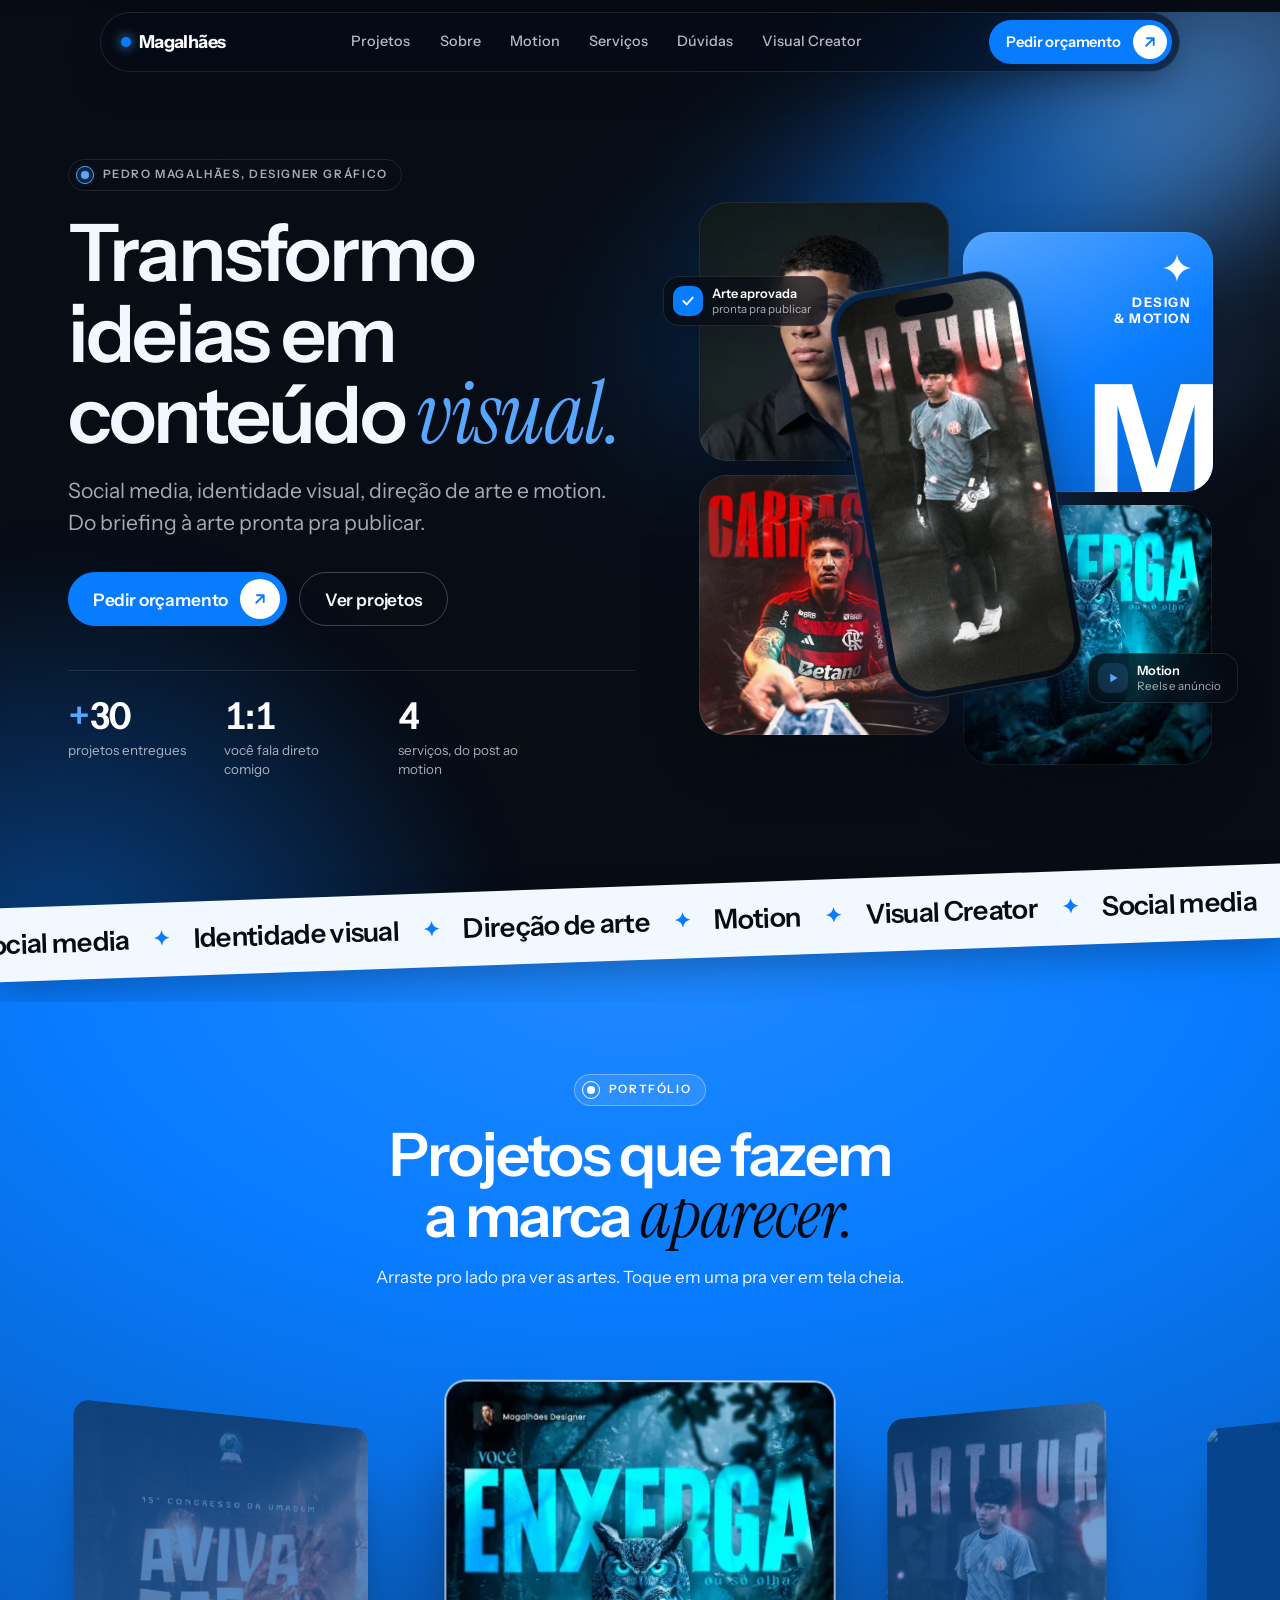
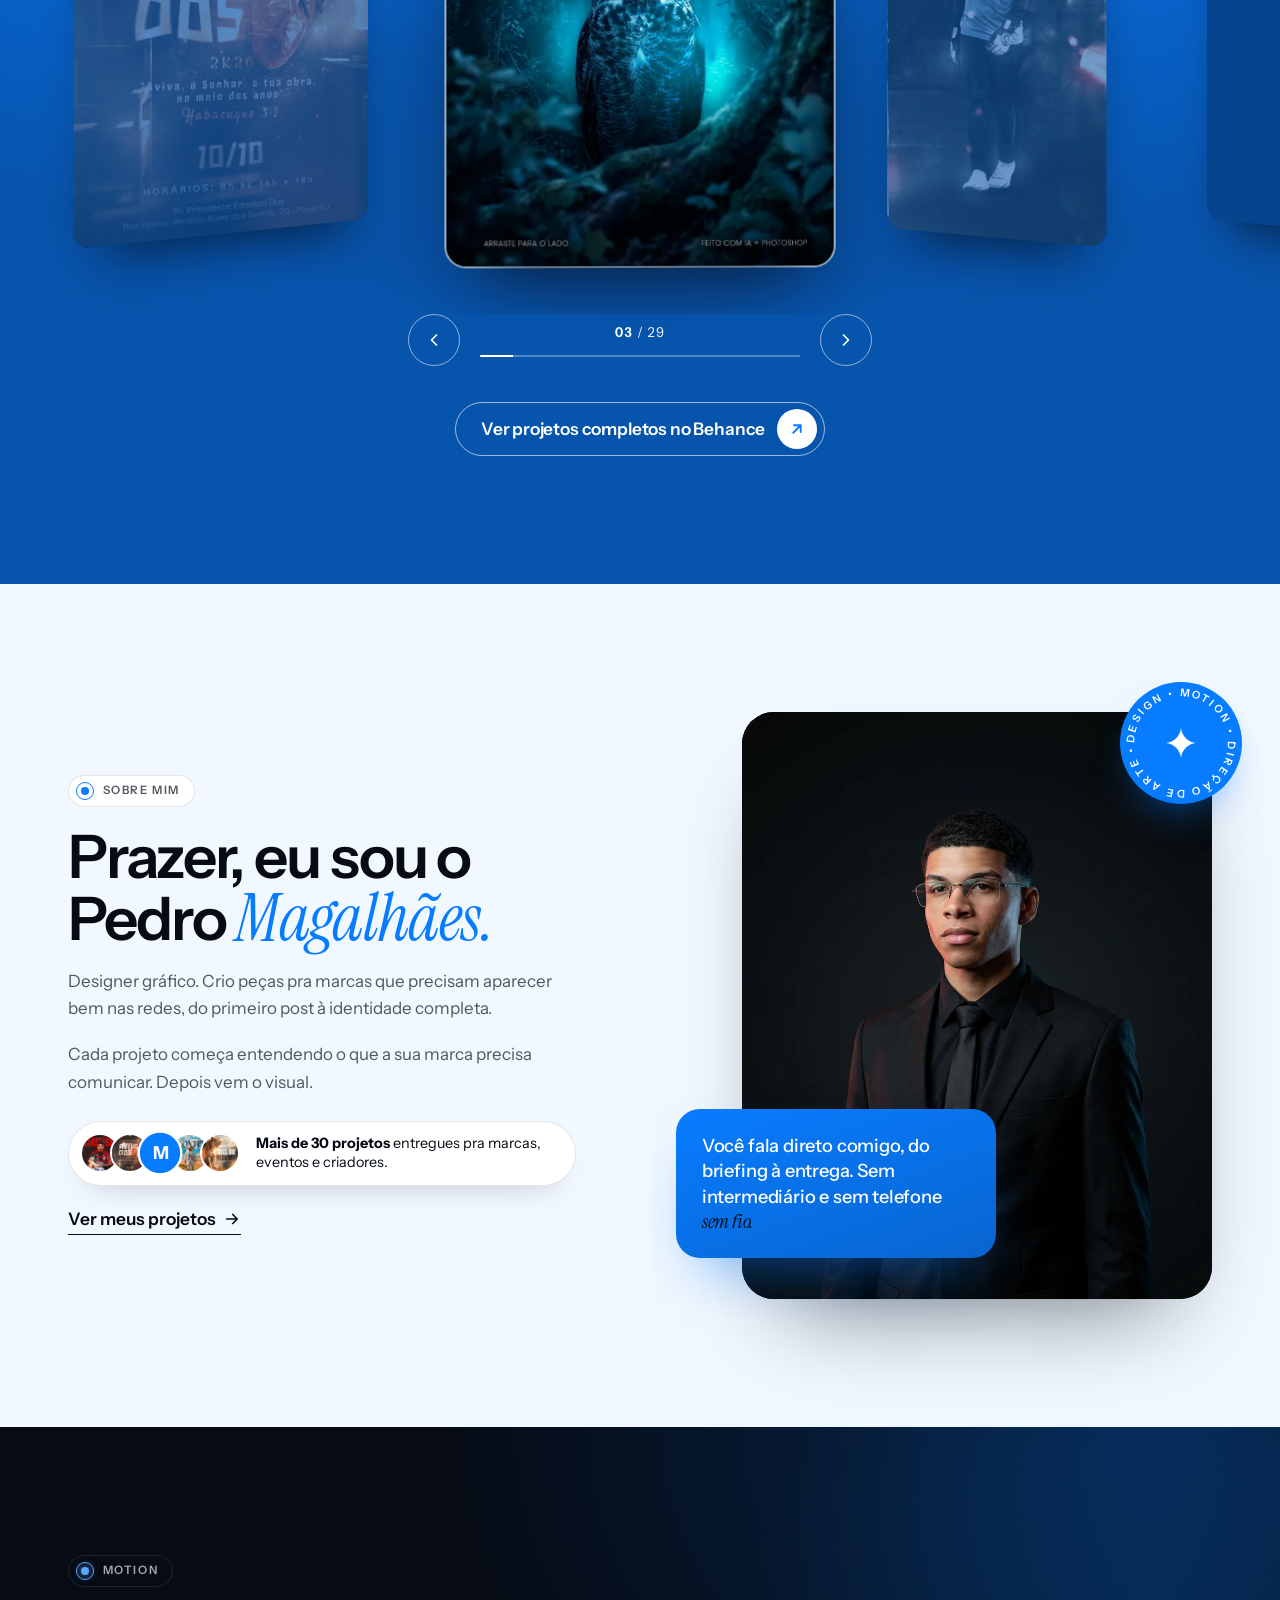
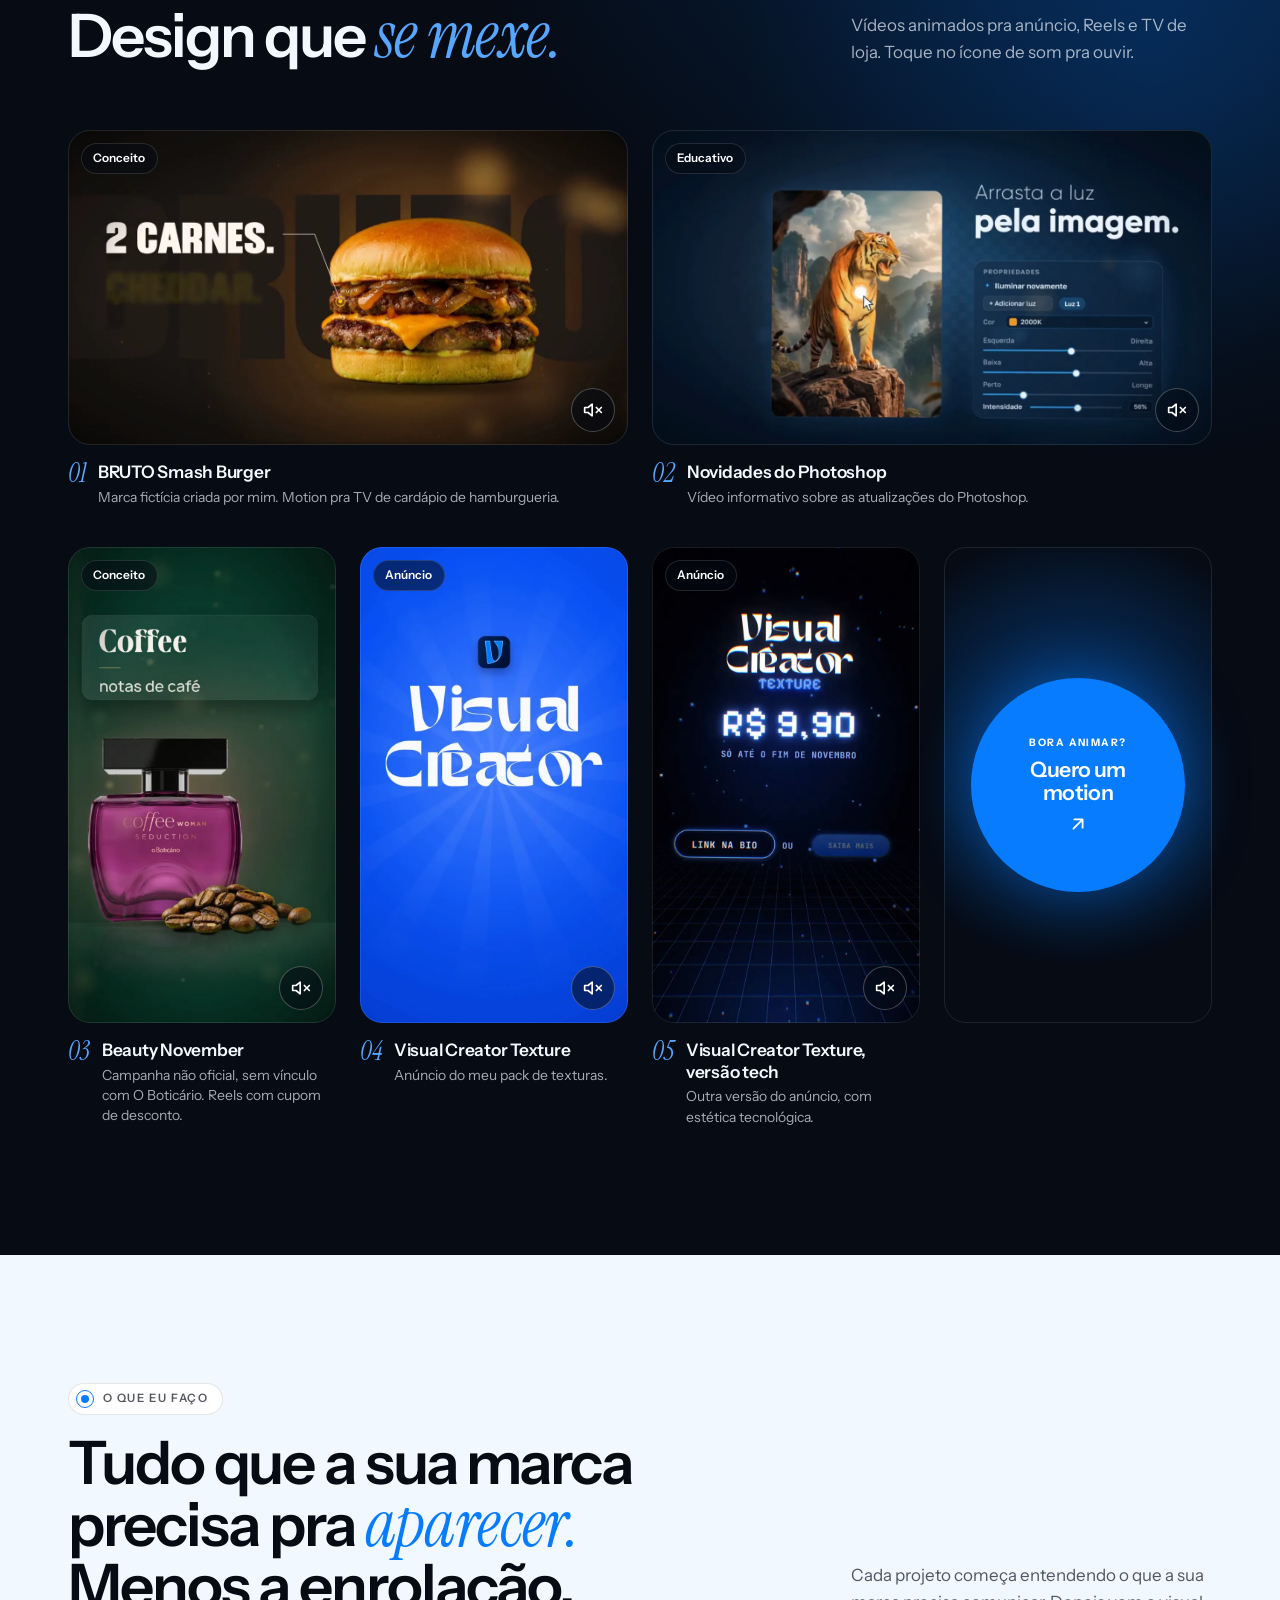
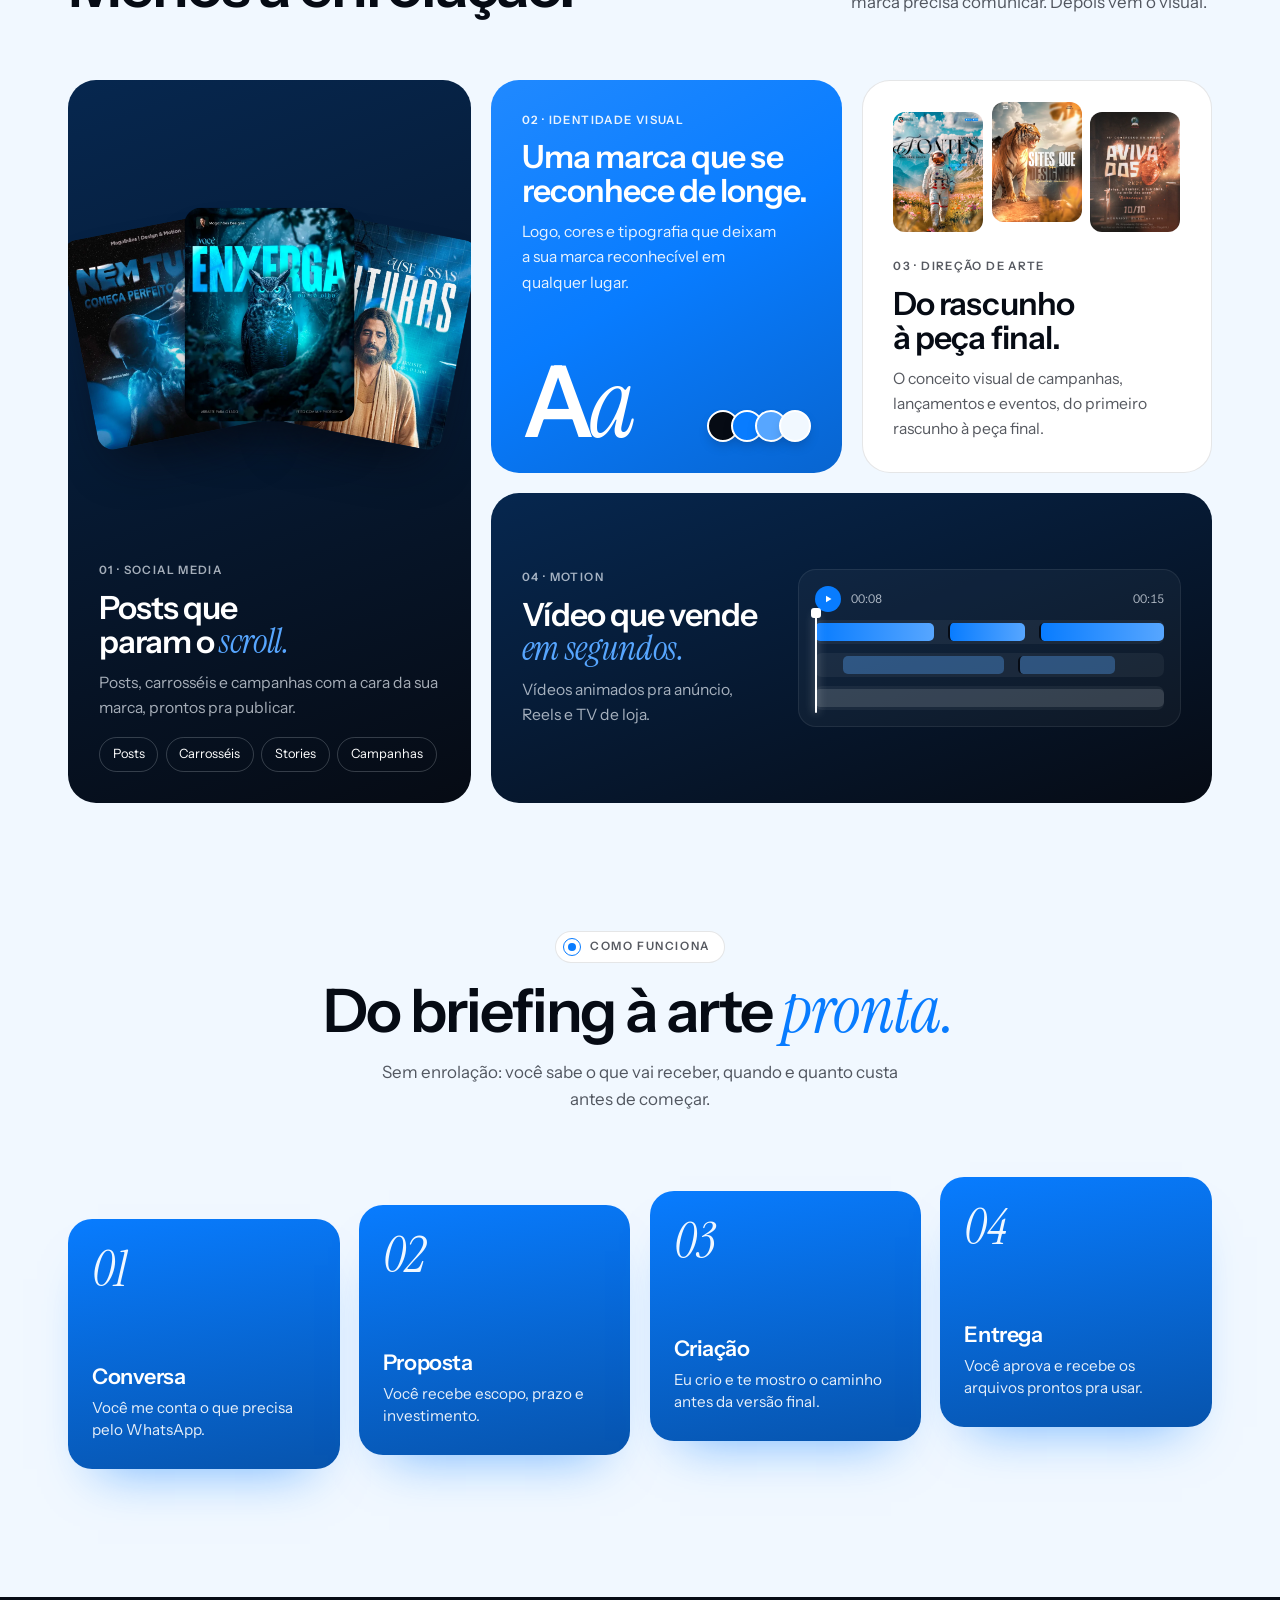
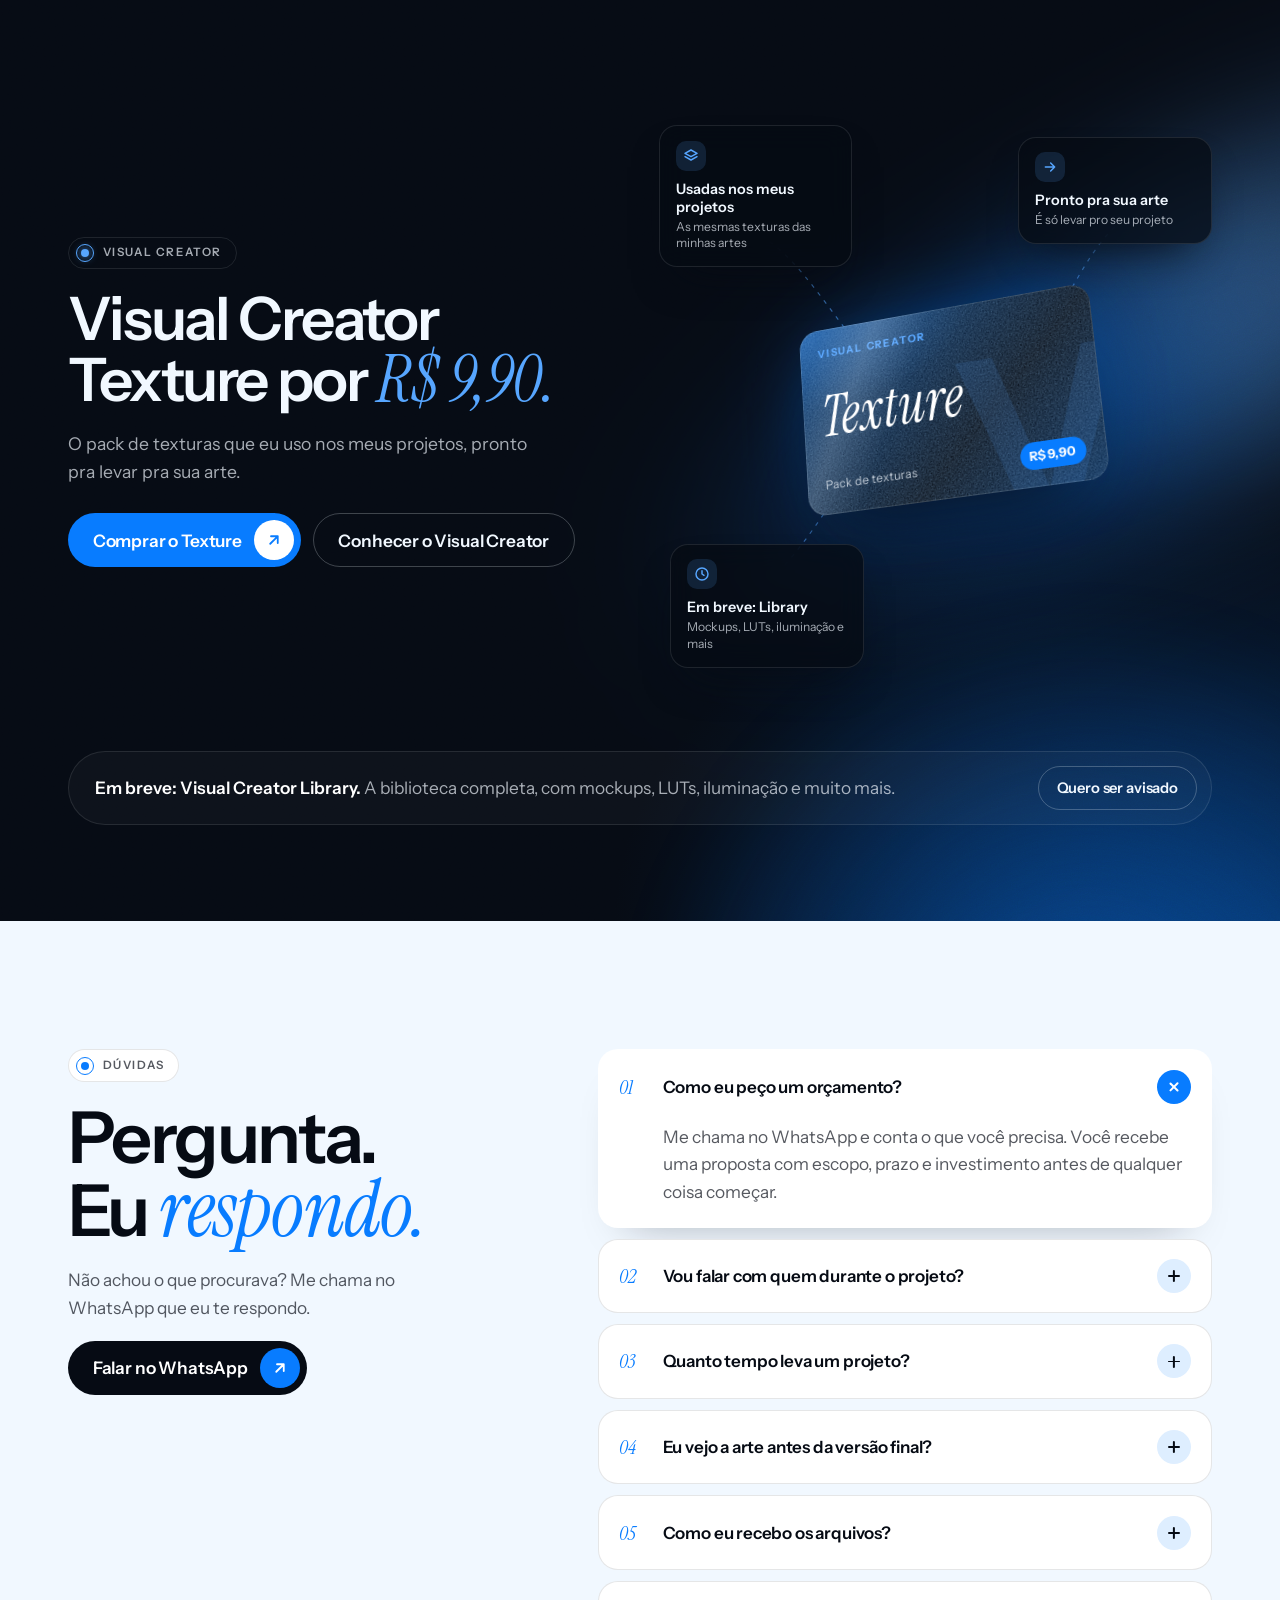
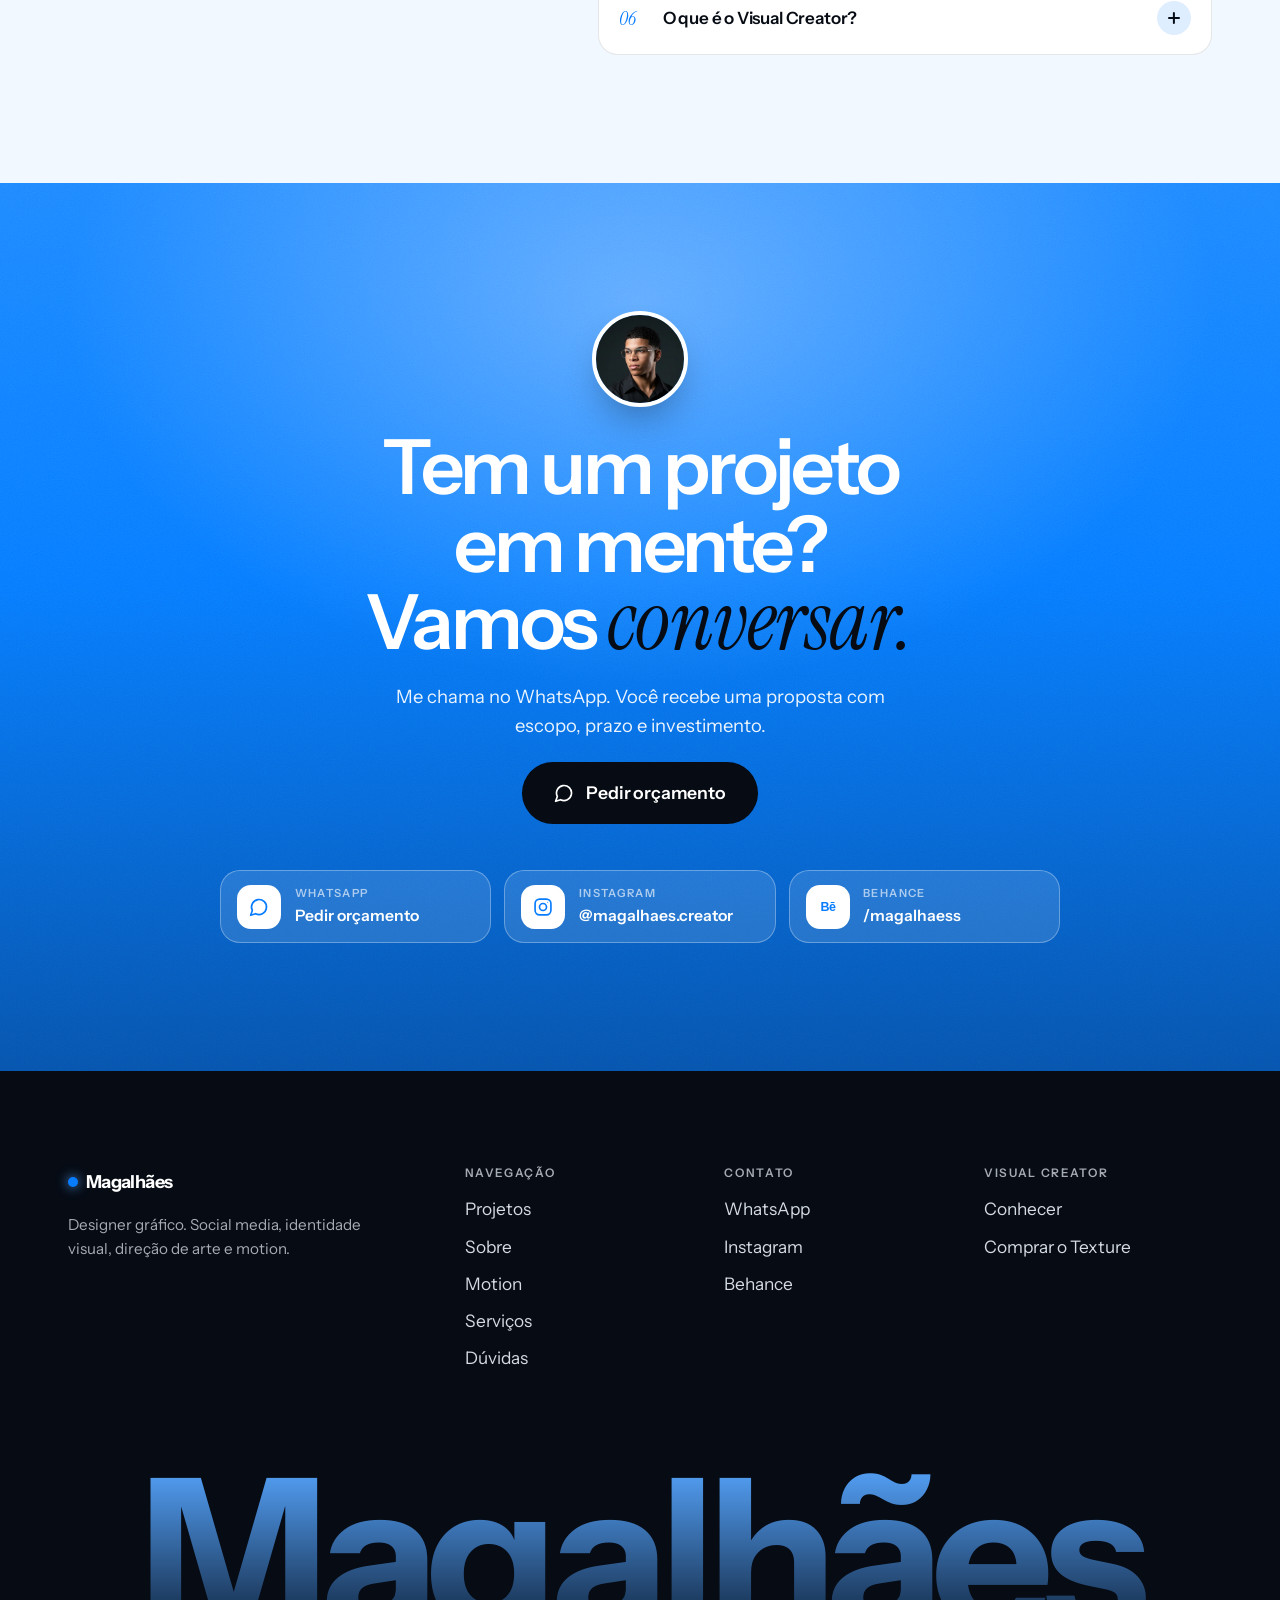
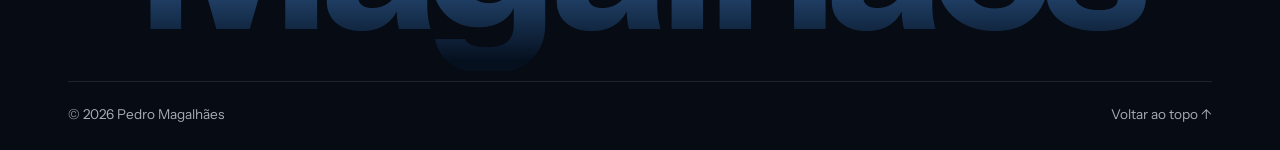
==== commit edf6f8a4: "Aplica a Paleta Magalhães em todo o site, com azul dominante Cores reduzidas a Azul Magalhães, Azul " ====
--- a/index.html
+++ b/index.html
@@ -18,7 +18,7 @@
   <meta name="viewport" content="width=device-width, initial-scale=1">
   <title>Magalhães | Designer Gráfico</title>
   <meta name="description" content="Pedro Magalhães, designer gráfico. Social media, identidade visual, direção de arte e motion, do briefing à arte pronta pra publicar.">
-  <meta name="theme-color" content="#04060c">
+  <meta name="theme-color" content="#060b14">
   <link rel="canonical" href="https://magalhaescreator.com.br/">
   <meta property="og:url" content="https://magalhaescreator.com.br/">
   <meta property="og:type" content="website">
@@ -117,8 +117,8 @@
     </div>
 
     <!-- Projetos -->
-    <section class="section theme-navy" id="projetos">
-      <div class="navy-glow" aria-hidden="true"></div>
+    <section class="section theme-blue" id="projetos">
+      <div class="blue-glow" aria-hidden="true"></div>
       <div class="wrap section-head is-center reveal">
         <p class="kicker"><span class="kicker-dot" aria-hidden="true"></span>Portfólio</p>
         <h2>Projetos que fazem a marca <em class="accent">aparecer.</em></h2>
@@ -312,7 +312,7 @@
             </div>
             <div class="type-specimen" aria-hidden="true">
               <span class="aa">A</span>
-              <span class="swatches"><i style="--c:#04060c"></i><i style="--c:#0e2350"></i><i style="--c:#6cc6ff"></i><i style="--c:#ffffff"></i></span>
+              <span class="swatches"><i style="--c:#060b14"></i><i style="--c:#087cff"></i><i style="--c:#57a6ff"></i><i style="--c:#f1f8ff"></i></span>
             </div>
           </li>
           <li class="bento-card is-white b-direction reveal" style="--d:160ms">
--- a/assets/css/home.css
+++ b/assets/css/home.css
@@ -1,25 +1,32 @@
 /* Magalhães | página inicial
-   Paleta: preto azulado, azul-marinho, azul elétrico, azul-céu e off-white.
+   Paleta Magalhães: Azul Magalhães, Azul Céu, Preto Tinta, Gelo e branco. O azul é a cor dominante.
    Tipografia: Instrument Sans (texto e títulos) e Instrument Serif itálica (palavras de destaque). */
 
 :root {
-  --ink: #04060c;
-  --ink-2: #0a0e18;
-  --navy: #0a1838;
-  --navy-2: #0e2350;
-  --navy-3: #143070;
-  --blue: #2a6bff;
-  --blue-hi: #4a84ff;
-  --blue-deep: #1450e6;
-  --sky: #6cc6ff;
-  --paper: #eef2f8;
-  --paper-2: #e0e7f2;
-  --white: #ffffff;
-  --text: #f2f5fb;
-  --mute: #98a4bc;
-  --text-d: #0a0f1c;
-  --mute-d: #505a6e;
-  --blue-d: #1d56d8;
+  /* Paleta Magalhães */
+  --azul: #087cff;   /* Azul Magalhães */
+  --ceu: #57a6ff;    /* Azul Céu */
+  --tinta: #060b14;  /* Preto Tinta */
+  --gelo: #f1f8ff;   /* Gelo */
+  --branco: #ffffff; /* Branco */
+  --azul-rgb: 8, 124, 255;
+  --ceu-rgb: 87, 166, 255;
+  --tinta-rgb: 6, 11, 20;
+  --gelo-rgb: 241, 248, 255;
+
+  /* Tons tirados da paleta (o Azul Magalhães misturado com Azul Céu, Preto Tinta ou Gelo) */
+  --azul-claro: #2089ff; /* 70% azul + 30% céu */
+  --azul-80: #0865d0;    /* 80% azul + 20% preto tinta */
+  --azul-65: #0754ad;    /* 65% azul + 35% preto tinta */
+  --azul-45: #073e7e;    /* 45% azul + 55% preto tinta */
+  --azul-25: #06274f;    /* 25% azul + 75% preto tinta */
+  --azul-12: #061930;    /* 12% azul + 88% preto tinta */
+  --gelo-azul: #deeeff;  /* 92% gelo + 8% azul */
+
+  --text: var(--gelo);
+  --mute: rgba(var(--gelo-rgb), 0.68);
+  --text-d: var(--tinta);
+  --mute-d: rgba(var(--tinta-rgb), 0.68);
 
   --sans: "Instrument Sans", "Helvetica Neue", Arial, sans-serif;
   --serif: "Instrument Serif", Georgia, "Times New Roman", serif;
@@ -45,7 +52,7 @@
 
 body {
   margin: 0;
-  background: var(--ink);
+  background: var(--tinta);
   color: var(--text);
   font-family: var(--sans);
   font-size: var(--step-0);
@@ -66,25 +73,25 @@
   font-style: italic;
   font-weight: 400;
   letter-spacing: -0.01em;
-  color: var(--accent, var(--sky));
+  color: var(--accent, var(--ceu));
   font-size: 1.1em;
   line-height: 0.9;
   padding-right: 0.04em;
 }
 
-:focus-visible { outline: 2px solid var(--sky); outline-offset: 3px; border-radius: 6px; }
-.theme-light :focus-visible { outline-color: var(--blue-d); }
-.cta-section :focus-visible { outline-color: var(--white); }
-
-.skip { position: absolute; left: -999px; top: 0; z-index: 400; padding: 0.6rem 1rem; background: var(--blue); color: var(--white); font-weight: 600; }
+:focus-visible { outline: 2px solid var(--ceu); outline-offset: 3px; border-radius: 6px; }
+.theme-light :focus-visible { outline-color: var(--azul); }
+.cta-section :focus-visible { outline-color: var(--branco); }
+
+.skip { position: absolute; left: -999px; top: 0; z-index: 400; padding: 0.6rem 1rem; background: var(--azul); color: var(--branco); font-weight: 600; }
 .skip:focus { left: 1rem; top: 1rem; }
 
 .wrap { width: 100%; max-width: var(--max); margin: 0 auto; padding: 0 var(--pad); }
 
 /* Temas das seções */
-.theme-dark { --accent: var(--sky); --muted: var(--mute); --line: rgba(255, 255, 255, 0.1); background: var(--ink); color: var(--text); }
-.theme-navy { --accent: var(--sky); --muted: #a6b6d6; --line: rgba(255, 255, 255, 0.12); color: var(--text); background: radial-gradient(120% 80% at 50% 0%, #163a85 0%, var(--navy) 55%, #050c22 100%); }
-.theme-light { --accent: var(--blue-d); --muted: var(--mute-d); --line: rgba(10, 15, 28, 0.1); background: var(--paper); color: var(--text-d); }
+.theme-dark { --accent: var(--ceu); --muted: var(--mute); --line: rgba(var(--gelo-rgb), 0.1); background: var(--tinta); color: var(--text); }
+.theme-blue { --accent: var(--tinta); --muted: rgba(255, 255, 255, 0.92); --line: rgba(255, 255, 255, 0.34); color: var(--branco); background: radial-gradient(120% 75% at 50% 0%, var(--azul-claro) 0%, var(--azul) 38%, var(--azul-65) 100%); }
+.theme-light { --accent: var(--azul); --muted: var(--mute-d); --line: rgba(var(--tinta-rgb), 0.1); background: var(--gelo); color: var(--text-d); }
 
 /* Selo pequeno acima dos títulos */
 .kicker {
@@ -94,11 +101,12 @@
   font-size: 0.72rem; font-weight: 600; letter-spacing: 0.14em; text-transform: uppercase; line-height: 1.2;
   color: var(--muted, var(--mute));
 }
-.theme-light .kicker { background: var(--white); }
+.theme-light .kicker { background: var(--branco); }
 .kicker-dot { position: relative; width: 18px; height: 18px; flex: none; border-radius: 50%; border: 1.5px solid var(--accent); }
 .kicker-dot::after { content: ""; position: absolute; inset: 4px; border-radius: 50%; background: var(--accent); }
-.theme-dark .kicker-dot::after, .theme-navy .kicker-dot::after { box-shadow: 0 0 10px var(--sky); }
-.kicker-tag { margin-left: 0.3rem; padding: 0.2rem 0.55rem; border-radius: 999px; background: var(--blue); color: var(--white); font-size: 0.64rem; letter-spacing: 0.08em; }
+.theme-dark .kicker-dot::after { box-shadow: 0 0 10px var(--ceu); }
+.theme-blue .kicker { --accent: var(--branco); color: var(--branco); background: rgba(255, 255, 255, 0.1); }
+.kicker-tag { margin-left: 0.3rem; padding: 0.2rem 0.55rem; border-radius: 999px; background: var(--azul); color: var(--branco); font-size: 0.64rem; letter-spacing: 0.08em; }
 
 /* Botões */
 .btn {
@@ -109,19 +117,22 @@
 }
 .btn:has(.btn-arrow) { padding-right: 0.42rem; }
 .btn svg { width: 20px; height: 20px; flex: none; }
-.btn-arrow { display: grid; place-items: center; width: 40px; height: 40px; flex: none; border-radius: 50%; background: var(--ink); color: var(--sky); }
+.btn-arrow { display: grid; place-items: center; width: 40px; height: 40px; flex: none; border-radius: 50%; background: var(--tinta); color: var(--ceu); }
 .btn-arrow svg { width: 18px; height: 18px; transition: transform 0.4s var(--ease); }
 .btn:hover .btn-arrow svg { transform: rotate(45deg); }
-.btn-blue { background: var(--blue); color: var(--white); }
-.btn-blue .btn-arrow { background: var(--white); color: var(--blue); }
-.btn-blue:hover { background: var(--blue-hi); box-shadow: 0 0 0 6px rgba(42, 107, 255, 0.16), 0 14px 40px -12px rgba(42, 107, 255, 0.7); }
+.btn-blue { background: var(--azul); color: var(--branco); }
+.btn-blue .btn-arrow { background: var(--branco); color: var(--azul); }
+.btn-blue:hover { background: var(--azul-claro); box-shadow: 0 0 0 6px rgba(var(--azul-rgb), 0.18), 0 14px 40px -12px rgba(var(--azul-rgb), 0.75); }
 .btn-ghost { background: transparent; color: inherit; border: 1px solid var(--line, rgba(255, 255, 255, 0.2)); }
-.theme-dark .btn-ghost, .theme-navy .btn-ghost { border-color: rgba(255, 255, 255, 0.22); }
+.theme-dark .btn-ghost { border-color: rgba(var(--gelo-rgb), 0.24); }
+.theme-blue .btn-ghost { border-color: rgba(255, 255, 255, 0.6); }
+.theme-blue .btn-ghost:hover { background: var(--branco); color: var(--azul); border-color: var(--branco); }
 .btn-ghost:hover { border-color: currentColor; }
-.btn-ghost .btn-arrow { background: var(--blue); color: var(--white); }
-.btn-dark { background: var(--ink); color: var(--white); }
-.btn-dark .btn-arrow { background: var(--blue); color: var(--white); }
-.btn-dark:hover { background: #161d30; transform: translateY(-2px); }
+.btn-ghost .btn-arrow { background: var(--azul); color: var(--branco); }
+.theme-blue .btn-ghost .btn-arrow { background: var(--branco); color: var(--azul); }
+.btn-dark { background: var(--tinta); color: var(--branco); }
+.btn-dark .btn-arrow { background: var(--azul); color: var(--branco); }
+.btn-dark:hover { background: var(--azul-12); transform: translateY(-2px); }
 .btn-sm { min-height: 44px; padding: 0 1.1rem; font-size: 0.92rem; }
 .btn-sm:has(.btn-arrow) { padding-right: 0.32rem; }
 .btn-sm .btn-arrow { width: 34px; height: 34px; }
@@ -131,7 +142,7 @@
 .intro {
   position: fixed; inset: 0; z-index: 300;
   display: grid; place-items: center;
-  background: var(--ink);
+  background: var(--tinta);
   clip-path: inset(0 0 0 0);
   pointer-events: none;
   animation: intro-out 0.75s cubic-bezier(0.76, 0, 0.24, 1) 0.85s forwards;
@@ -140,9 +151,9 @@
 .intro-mark {
   display: grid; place-items: center;
   width: 112px; height: 112px; border-radius: 32px;
-  background: linear-gradient(150deg, var(--sky), var(--blue) 60%, var(--blue-deep)); color: var(--white);
+  background: linear-gradient(150deg, var(--ceu), var(--azul) 60%, var(--azul-80)); color: var(--branco);
   font-size: 4.4rem; font-weight: 700; letter-spacing: -0.06em; line-height: 1;
-  box-shadow: 0 0 90px rgba(42, 107, 255, 0.55);
+  box-shadow: 0 0 90px rgba(var(--azul-rgb), 0.55);
   animation: mark-in 0.8s var(--ease-back) both;
 }
 .intro-mark span { display: block; transform: translateY(-0.02em); }
@@ -150,7 +161,7 @@
 @keyframes intro-out { to { clip-path: inset(0 0 100% 0); visibility: hidden; } }
 
 /* Barra da promoção */
-.promo-bar { background: var(--blue); color: var(--white); font-size: 0.86rem; line-height: 1.35; }
+.promo-bar { background: var(--azul); color: var(--branco); font-size: 0.86rem; line-height: 1.35; }
 .promo-bar-inner { display: flex; align-items: center; justify-content: center; gap: 1rem; padding-top: 0.55rem; padding-bottom: 0.55rem; text-align: center; }
 .promo-bar a { display: inline-flex; align-items: center; gap: 0.25rem; font-weight: 700; text-decoration: none; white-space: nowrap; border-bottom: 1.5px solid currentColor; }
 .promo-bar a svg { width: 14px; height: 14px; }
@@ -163,28 +174,28 @@
   position: relative; display: flex; align-items: center; gap: 0.75rem;
   width: min(1080px, calc(100% - 24px)); margin: 12px auto 0;
   padding: 7px 7px 7px 20px; border-radius: 999px;
-  background: rgba(10, 14, 28, 0.6);
+  background: rgba(var(--tinta-rgb), 0.62);
   -webkit-backdrop-filter: blur(18px) saturate(150%); backdrop-filter: blur(18px) saturate(150%);
-  border: 1px solid rgba(255, 255, 255, 0.09);
-  box-shadow: 0 12px 40px -14px rgba(0, 0, 0, 0.7);
-  color: var(--white);
+  border: 1px solid rgba(var(--gelo-rgb), 0.1);
+  box-shadow: 0 12px 40px -14px rgba(var(--tinta-rgb), 0.7);
+  color: var(--branco);
   transition: background-color 0.3s ease;
 }
-.nav.is-scrolled .nav-pill { background: rgba(7, 10, 22, 0.82); }
-.wordmark { display: inline-flex; align-items: center; gap: 0.5rem; font-weight: 700; font-size: 1.12rem; letter-spacing: -0.035em; text-decoration: none; color: var(--white); white-space: nowrap; }
-.wm-dot { width: 10px; height: 10px; border-radius: 50%; background: var(--sky); box-shadow: 0 0 12px var(--sky); }
+.nav.is-scrolled .nav-pill { background: rgba(var(--tinta-rgb), 0.86); }
+.wordmark { display: inline-flex; align-items: center; gap: 0.5rem; font-weight: 700; font-size: 1.12rem; letter-spacing: -0.035em; text-decoration: none; color: var(--branco); white-space: nowrap; }
+.wm-dot { width: 10px; height: 10px; border-radius: 50%; background: var(--azul); box-shadow: 0 0 12px var(--ceu); }
 .nav nav { flex: 1; display: flex; justify-content: center; }
 .nav-links { display: flex; gap: 2px; margin: 0; padding: 0; list-style: none; }
 .nav-links a {
   display: block; padding: 0.55rem 0.85rem; border-radius: 999px;
-  font-size: 0.9rem; font-weight: 500; color: rgba(255, 255, 255, 0.72); text-decoration: none; white-space: nowrap;
+  font-size: 0.9rem; font-weight: 500; color: rgba(var(--gelo-rgb), 0.74); text-decoration: none; white-space: nowrap;
   transition: background-color 0.3s ease, color 0.3s ease;
 }
-.nav-links a:hover { color: var(--white); background: rgba(255, 255, 255, 0.07); }
-.nav-links a.is-active { background: var(--blue); color: var(--white); }
+.nav-links a:hover { color: var(--branco); background: rgba(var(--gelo-rgb), 0.08); }
+.nav-links a.is-active { background: var(--azul); color: var(--branco); }
 .nav-cta-short { display: none; }
 .menu-btn { display: none; flex-direction: column; align-items: center; justify-content: center; gap: 4px; width: 44px; height: 44px; flex: none; border-radius: 50%; border: 1px solid rgba(255, 255, 255, 0.14); background: transparent; cursor: pointer; }
-.menu-btn span { display: block; width: 16px; height: 1.5px; border-radius: 2px; background: var(--white); transition: transform 0.3s var(--ease), opacity 0.2s ease; }
+.menu-btn span { display: block; width: 16px; height: 1.5px; border-radius: 2px; background: var(--branco); transition: transform 0.3s var(--ease), opacity 0.2s ease; }
 .menu-btn[aria-expanded="true"] span:nth-child(1) { transform: translateY(5.5px) rotate(45deg); }
 .menu-btn[aria-expanded="true"] span:nth-child(2) { opacity: 0; }
 .menu-btn[aria-expanded="true"] span:nth-child(3) { transform: translateY(-5.5px) rotate(-45deg); }
@@ -200,20 +211,20 @@
 .beam { position: absolute; display: block; border-radius: 50%; will-change: transform; }
 .b1 {
   width: 90vw; height: max(200px, 20vw); right: -30vw; top: 2%;
-  background: linear-gradient(90deg, rgba(42, 107, 255, 0) 0%, rgba(42, 107, 255, 0.8) 42%, rgba(150, 215, 255, 0.95) 58%, rgba(42, 107, 255, 0) 100%);
+  background: linear-gradient(90deg, rgba(var(--azul-rgb), 0) 0%, rgba(var(--azul-rgb), 0.85) 42%, rgba(var(--ceu-rgb), 0.95) 58%, rgba(var(--azul-rgb), 0) 100%);
   filter: blur(70px); opacity: 0.72;
   transform: rotate(-28deg);
   animation: drift-a 16s ease-in-out infinite alternate;
 }
 .b2 {
   width: 70vw; height: 70vw; left: -30vw; bottom: -42vw;
-  background: radial-gradient(closest-side, rgba(22, 64, 180, 0.8), transparent);
+  background: radial-gradient(closest-side, rgba(var(--azul-rgb), 0.5), transparent);
   filter: blur(30px);
   animation: drift-b 22s ease-in-out infinite alternate;
 }
 .b3 {
   width: 46vw; height: max(70px, 6vw); right: -8vw; top: 44%;
-  background: linear-gradient(90deg, transparent, rgba(42, 107, 255, 0.75), transparent);
+  background: linear-gradient(90deg, transparent, rgba(var(--ceu-rgb), 0.7), transparent);
   filter: blur(40px); opacity: 0.42;
   transform: rotate(-28deg);
   animation: drift-a 12s ease-in-out -5s infinite alternate;
@@ -230,8 +241,8 @@
 .hero-sub { color: var(--mute); font-size: var(--step-1); line-height: 1.5; max-width: 44ch; }
 .hero-actions { display: flex; flex-wrap: wrap; gap: 0.75rem; margin-top: 2.1rem; }
 .stats { display: flex; gap: clamp(1.25rem, 3vw, 2.75rem); margin: 2.75rem 0 0; padding-top: 1.6rem; border-top: 1px solid var(--line); }
-.stats dt { display: flex; align-items: baseline; font-size: clamp(1.7rem, 1.2rem + 1.4vw, 2.4rem); font-weight: 600; letter-spacing: -0.035em; line-height: 1; color: var(--white); font-variant-numeric: tabular-nums; }
-.stats dt span { color: var(--sky); }
+.stats dt { display: flex; align-items: baseline; font-size: clamp(1.7rem, 1.2rem + 1.4vw, 2.4rem); font-weight: 600; letter-spacing: -0.035em; line-height: 1; color: var(--branco); font-variant-numeric: tabular-nums; }
+.stats dt span { color: var(--ceu); }
 .stats dt b { font-weight: inherit; }
 .stats dd { margin: 0.45rem 0 0; max-width: 15ch; color: var(--mute); font-size: 0.84rem; line-height: 1.35; }
 
@@ -243,11 +254,11 @@
   transform: translate3d(calc(var(--mx) * -18px), calc(var(--my) * -18px), 0);
   transition: transform 0.5s var(--ease);
 }
-.tile { position: relative; overflow: hidden; border-radius: 28px; background: #0d1222; box-shadow: 0 30px 60px -30px rgba(0, 0, 0, 0.85); outline: 1px solid rgba(255, 255, 255, 0.07); outline-offset: -1px; }
+.tile { position: relative; overflow: hidden; border-radius: 28px; background: var(--azul-25); box-shadow: 0 30px 60px -30px rgba(var(--tinta-rgb), 0.85); outline: 1px solid rgba(255, 255, 255, 0.07); outline-offset: -1px; }
 .tile img { width: 100%; height: 100%; object-fit: cover; }
 .t1 img { object-position: center 30%; }
 .t2, .t4 { translate: 0 30px; }
-.tile-blue { container-type: size; display: flex; flex-direction: column; justify-content: space-between; padding: clamp(14px, 2vw, 22px); background: linear-gradient(150deg, var(--sky) 0%, var(--blue) 55%, var(--blue-deep) 100%); color: var(--white); }
+.tile-blue { container-type: size; display: flex; flex-direction: column; justify-content: space-between; padding: clamp(14px, 2vw, 22px); background: linear-gradient(150deg, var(--ceu) 0%, var(--azul) 55%, var(--azul-80) 100%); color: var(--branco); }
 .tile-label { position: absolute; top: calc(clamp(14px, 2vw, 22px) + 40px); right: clamp(14px, 2vw, 22px); font-size: clamp(0.7rem, 0.6rem + 0.3vw, 0.82rem); font-weight: 700; text-transform: uppercase; letter-spacing: 0.12em; line-height: 1.25; text-align: right; }
 .tile-m { position: absolute; right: -0.02em; bottom: -0.17em; font-size: 72cqh; font-weight: 700; letter-spacing: -0.07em; line-height: 1; }
 .tile-star { position: absolute; top: clamp(14px, 2vw, 22px); right: clamp(14px, 2vw, 22px); width: 28px; height: 28px; animation: spin 10s linear infinite; }
@@ -257,32 +268,32 @@
   position: absolute; left: 50%; top: 50%; width: 38%; aspect-ratio: 9 / 19;
   translate: -50% -46%; rotate: -10deg;
   padding: 7px; border-radius: 40px;
-  background: linear-gradient(145deg, #2a3245, #0a0d17);
-  box-shadow: 0 50px 80px -30px rgba(0, 0, 0, 0.95), inset 0 0 0 1px rgba(255, 255, 255, 0.14), 0 0 70px -14px rgba(42, 107, 255, 0.4);
+  background: linear-gradient(145deg, var(--azul-25), var(--tinta));
+  box-shadow: 0 50px 80px -30px rgba(var(--tinta-rgb), 0.95), inset 0 0 0 1px rgba(255, 255, 255, 0.14), 0 0 70px -14px rgba(var(--azul-rgb), 0.4);
   transform: translate3d(calc(var(--mx) * 26px), calc(var(--my) * 26px), 0);
   transition: transform 0.5s var(--ease);
 }
-.phone-screen { position: relative; width: 100%; height: 100%; overflow: hidden; border-radius: 33px; background: #000; }
+.phone-screen { position: relative; width: 100%; height: 100%; overflow: hidden; border-radius: 33px; background: var(--tinta); }
 .phone-screen img { position: absolute; inset: 0; width: 100%; height: 100%; object-fit: cover; opacity: 0; transition: opacity 0.9s ease; }
 .phone-screen img.is-on { opacity: 1; }
-.phone-island { position: absolute; top: 15px; left: 50%; width: 30%; height: 17px; translate: -50% 0; border-radius: 999px; background: #000; }
+.phone-island { position: absolute; top: 15px; left: 50%; width: 30%; height: 17px; translate: -50% 0; border-radius: 999px; background: var(--tinta); }
 
 .chip {
   position: absolute; z-index: 3;
   display: flex; align-items: center; gap: 0.6rem;
   padding: 0.55rem 0.95rem 0.55rem 0.55rem; border-radius: 16px;
-  background: rgba(12, 17, 34, 0.72);
+  background: rgba(var(--tinta-rgb), 0.74);
   -webkit-backdrop-filter: blur(14px); backdrop-filter: blur(14px);
   border: 1px solid rgba(255, 255, 255, 0.1);
-  box-shadow: 0 20px 40px -18px rgba(0, 0, 0, 0.8);
-  color: var(--white); font-size: 0.8rem; line-height: 1.25; white-space: nowrap;
+  box-shadow: 0 20px 40px -18px rgba(var(--tinta-rgb), 0.8);
+  color: var(--branco); font-size: 0.8rem; line-height: 1.25; white-space: nowrap;
   animation: float 6s ease-in-out infinite;
 }
 .chip b { display: block; font-weight: 600; }
 .chip small { display: block; color: var(--mute); font-size: 0.72rem; }
-.chip-ico { display: grid; place-items: center; width: 30px; height: 30px; flex: none; border-radius: 10px; background: var(--blue); color: var(--white); }
+.chip-ico { display: grid; place-items: center; width: 30px; height: 30px; flex: none; border-radius: 10px; background: var(--azul); color: var(--branco); }
 .chip-ico svg { width: 16px; height: 16px; }
-.chip-ico-dark { background: rgba(108, 198, 255, 0.15); color: var(--sky); }
+.chip-ico-dark { background: rgba(var(--ceu-rgb), 0.16); color: var(--ceu); }
 .chip-a { left: -7%; top: 14%; }
 .chip-b { right: -5%; bottom: 6%; animation-delay: -3s; }
 @keyframes float { 50% { translate: 0 -9px; } }
@@ -303,13 +314,13 @@
   position: relative;
   width: 104%; margin-left: -2%;
   padding: 15px 0; overflow: hidden;
-  background: var(--blue); color: var(--white);
+  background: var(--gelo); color: var(--tinta);
   transform: rotate(-2deg);
-  box-shadow: 0 18px 50px -20px rgba(42, 107, 255, 0.45);
+  box-shadow: 0 18px 50px -20px rgba(var(--tinta-rgb), 0.55);
 }
 .marquee-track { display: flex; align-items: center; width: max-content; animation: marquee 32s linear infinite; font-size: clamp(1.15rem, 0.9rem + 1vw, 1.85rem); font-weight: 600; letter-spacing: -0.025em; white-space: nowrap; }
 .marquee-track > * { margin-right: 1.5rem; }
-.marquee-track i { font-style: normal; font-size: 0.75em; }
+.marquee-track i { font-style: normal; font-size: 0.75em; color: var(--azul); }
 @keyframes marquee { to { transform: translateX(-50%); } }
 
 /* Seções */
@@ -324,7 +335,7 @@
 
 /* Projetos em perspectiva */
 #projetos { padding-top: clamp(6.5rem, 11vw, 9.5rem); }
-.navy-glow { position: absolute; left: 50%; top: 58%; width: 80vw; height: 40vw; translate: -50% -50%; background: radial-gradient(closest-side, rgba(42, 107, 255, 0.16), transparent); pointer-events: none; }
+.blue-glow { position: absolute; left: 50%; top: 60%; width: 80vw; height: 40vw; translate: -50% -50%; background: radial-gradient(closest-side, rgba(var(--tinta-rgb), 0.3), transparent); pointer-events: none; }
 .works {
   --art-h: clamp(330px, 38vw, 500px);
   position: relative; z-index: 2;
@@ -334,30 +345,30 @@
   padding: 26px calc(50% - 150px) 46px;
 }
 .works::-webkit-scrollbar { display: none; }
-.works:focus-visible { outline: 2px solid var(--sky); outline-offset: -6px; border-radius: 12px; }
+.works:focus-visible { outline: 2px solid var(--branco); outline-offset: -6px; border-radius: 12px; }
 .works.is-dragging { cursor: grabbing; scroll-snap-type: none; }
 .works.is-dragging .work { pointer-events: none; }
 .work {
   --t: 0; --a: 0;
   position: relative; flex: none;
   height: var(--art-h); padding: 0; border: 0; border-radius: 20px; overflow: hidden;
-  background: #0b1733; cursor: pointer; scroll-snap-align: center;
+  background: var(--azul-25); cursor: pointer; scroll-snap-align: center;
   transform: perspective(1100px) translateZ(calc(var(--a) * -150px)) rotateY(calc(var(--t) * -24deg));
-  box-shadow: 0 40px 60px -35px rgba(0, 0, 0, 0.9);
-}
-.work::after { content: ""; position: absolute; inset: 0; background: #030a1c; opacity: calc(var(--a) * 0.5); pointer-events: none; }
-.work.is-center { box-shadow: 0 40px 70px -30px rgba(0, 0, 0, 0.9), 0 0 0 1px rgba(108, 198, 255, 0.45); }
+  box-shadow: 0 40px 60px -35px rgba(var(--tinta-rgb), 0.75);
+}
+.work::after { content: ""; position: absolute; inset: 0; background: var(--azul-65); opacity: calc(var(--a) * 0.55); pointer-events: none; }
+.work.is-center { box-shadow: 0 40px 70px -30px rgba(var(--tinta-rgb), 0.75), 0 0 0 2px rgba(255, 255, 255, 0.7); }
 .work img { display: block; height: 100%; width: auto; max-width: min(80vw, 820px); object-fit: cover; user-select: none; -webkit-user-drag: none; }
-.work:focus-visible { outline: 2px solid var(--sky); outline-offset: 3px; }
+.work:focus-visible { outline: 2px solid var(--branco); outline-offset: 3px; }
 .cf-bar { display: flex; align-items: center; justify-content: center; gap: 1.25rem; position: relative; z-index: 2; }
-.round-btn { display: grid; place-items: center; width: 52px; height: 52px; flex: none; border-radius: 50%; border: 1px solid rgba(255, 255, 255, 0.22); background: transparent; color: var(--white); cursor: pointer; transition: background-color 0.25s ease, color 0.25s ease, border-color 0.25s ease; }
-.round-btn:hover { background: var(--blue); border-color: var(--blue); color: var(--white); }
+.round-btn { display: grid; place-items: center; width: 52px; height: 52px; flex: none; border-radius: 50%; border: 1px solid rgba(255, 255, 255, 0.55); background: transparent; color: var(--branco); cursor: pointer; transition: background-color 0.25s ease, color 0.25s ease, border-color 0.25s ease; }
+.round-btn:hover { background: var(--branco); border-color: var(--branco); color: var(--azul); }
 .round-btn svg { width: 20px; height: 20px; }
 .cf-progress { display: flex; flex-direction: column; align-items: center; gap: 0.65rem; width: min(320px, 48vw); }
 .cf-count { color: var(--muted); font-size: 0.85rem; letter-spacing: 0.06em; font-variant-numeric: tabular-nums; }
-.cf-count b { color: var(--white); font-weight: 600; }
-.cf-line { position: relative; width: 100%; height: 2px; overflow: hidden; border-radius: 2px; background: rgba(255, 255, 255, 0.14); }
-.cf-line i { position: absolute; left: 0; top: 0; bottom: 0; width: var(--p, 3.4%); background: var(--sky); box-shadow: 0 0 10px var(--sky); transition: width 0.45s var(--ease); }
+.cf-count b { color: var(--branco); font-weight: 600; }
+.cf-line { position: relative; width: 100%; height: 2px; overflow: hidden; border-radius: 2px; background: rgba(255, 255, 255, 0.3); }
+.cf-line i { position: absolute; left: 0; top: 0; bottom: 0; width: var(--p, 3.4%); background: var(--branco); box-shadow: 0 0 10px rgba(255, 255, 255, 0.7); transition: width 0.45s var(--ease); }
 .works-more { display: flex; justify-content: center; margin-top: 2.25rem; position: relative; z-index: 2; }
 
 /* Sobre */
@@ -365,48 +376,49 @@
 .about-copy { display: grid; gap: 1.2rem; justify-items: start; }
 .about-copy h2 { font-size: var(--step-3); max-width: 13ch; }
 .about-copy > p:not(.kicker) { color: var(--muted); max-width: 46ch; font-size: 1.06rem; }
-.proof { display: flex; align-items: center; gap: 1rem; margin-top: 0.4rem; padding: 0.7rem 1.2rem 0.7rem 0.7rem; border-radius: 999px; background: var(--white); border: 1px solid var(--line); box-shadow: 0 14px 34px -22px rgba(0, 0, 0, 0.35); }
+.proof { display: flex; align-items: center; gap: 1rem; margin-top: 0.4rem; padding: 0.7rem 1.2rem 0.7rem 0.7rem; border-radius: 999px; background: var(--branco); border: 1px solid var(--line); box-shadow: 0 14px 34px -22px rgba(var(--tinta-rgb), 0.35); }
 .proof p { max-width: 30ch; font-size: 0.9rem; line-height: 1.35; color: var(--text-d); }
 .proof-faces { display: flex; flex: none; }
-.proof-faces > * { width: 40px; height: 40px; margin-left: -10px; border-radius: 50%; border: 2px solid var(--white); object-fit: cover; }
+.proof-faces > * { width: 40px; height: 40px; margin-left: -10px; border-radius: 50%; border: 2px solid var(--branco); object-fit: cover; }
 .proof-faces > :first-child { margin-left: 0; }
-.proof-m { display: grid; place-items: center; background: var(--blue); color: var(--white); font-weight: 700; font-size: 1rem; letter-spacing: -0.04em; position: relative; z-index: 1; transform: scale(1.12); }
+.proof-m { display: grid; place-items: center; background: var(--azul); color: var(--branco); font-weight: 700; font-size: 1rem; letter-spacing: -0.04em; position: relative; z-index: 1; transform: scale(1.12); }
 .text-link { display: inline-flex; align-items: center; gap: 0.45rem; padding-bottom: 2px; border-bottom: 1.5px solid currentColor; font-weight: 600; text-decoration: none; transition: gap 0.3s var(--ease); }
 .text-link svg { width: 18px; height: 18px; }
 .text-link:hover { gap: 0.75rem; }
 .about-visual { position: relative; width: 100%; max-width: 470px; justify-self: end; }
-.about-photo { overflow: hidden; border-radius: 32px; aspect-ratio: 4 / 5; background: #0b0f1a; box-shadow: 0 50px 90px -45px rgba(0, 0, 0, 0.55); }
+.about-photo { overflow: hidden; border-radius: 32px; aspect-ratio: 4 / 5; background: var(--tinta); box-shadow: 0 50px 90px -45px rgba(var(--tinta-rgb), 0.55); }
 .about-photo img { width: 100%; height: 100%; object-fit: cover; object-position: center 12%; }
-.about-card { position: absolute; left: -14%; bottom: 7%; width: min(78%, 320px); padding: 1.5rem 1.6rem; border-radius: 24px; background: linear-gradient(160deg, var(--navy-3), var(--navy)); color: var(--white); box-shadow: 0 30px 60px -25px rgba(8, 20, 60, 0.75); --accent: var(--sky); }
+.about-card { position: absolute; left: -14%; bottom: 7%; width: min(78%, 320px); padding: 1.5rem 1.6rem; border-radius: 24px; background: linear-gradient(160deg, var(--azul) 0%, var(--azul-80) 100%); color: var(--branco); box-shadow: 0 30px 60px -25px rgba(var(--azul-rgb), 0.55); --accent: var(--tinta); }
 .about-card p { font-size: 1.14rem; font-weight: 500; line-height: 1.38; letter-spacing: -0.01em; }
-.badge-spin { position: absolute; right: -30px; top: -30px; display: grid; place-items: center; width: 122px; height: 122px; border-radius: 50%; background: var(--blue); color: var(--white); box-shadow: 0 20px 40px -18px rgba(20, 60, 170, 0.55); }
+.badge-spin { position: absolute; right: -30px; top: -30px; display: grid; place-items: center; width: 122px; height: 122px; border-radius: 50%; background: var(--azul); color: var(--branco); box-shadow: 0 20px 40px -18px rgba(var(--azul-rgb), 0.6); }
 .badge-spin > svg:first-child { position: absolute; inset: 0; width: 100%; height: 100%; animation: spin 18s linear infinite; }
-.badge-spin text { font: 600 10.4px var(--sans); letter-spacing: 2px; fill: var(--white); }
+.badge-spin text { font: 600 10.4px var(--sans); letter-spacing: 2px; fill: var(--branco); }
 .badge-star { width: 30px; height: 30px; }
 
 /* Motion */
-.motion-glow { position: absolute; right: -22vw; top: -14vw; width: 64vw; height: 64vw; background: radial-gradient(closest-side, rgba(42, 107, 255, 0.11), transparent); pointer-events: none; }
+#motion { background: radial-gradient(90% 60% at 90% 0%, var(--azul-25) 0%, var(--tinta) 62%); }
+.motion-glow { position: absolute; right: -22vw; top: -14vw; width: 64vw; height: 64vw; background: radial-gradient(closest-side, rgba(var(--azul-rgb), 0.16), transparent); pointer-events: none; }
 .motion-grid { position: relative; z-index: 2; display: grid; grid-template-columns: 1fr 1fr; gap: clamp(1rem, 2vw, 1.5rem); }
 .motion-row { grid-column: 1 / -1; display: grid; grid-template-columns: repeat(4, minmax(0, 1fr)); gap: clamp(1rem, 2vw, 1.5rem); margin-top: 1rem; }
 .motion { margin: 0; }
-.motion-media { position: relative; overflow: hidden; border-radius: 22px; background: #0b1020; outline: 1px solid rgba(255, 255, 255, 0.08); outline-offset: -1px; transition: transform 0.5s var(--ease), box-shadow 0.5s ease; }
-.motion:hover .motion-media { transform: translateY(-4px); box-shadow: 0 30px 60px -30px rgba(42, 107, 255, 0.35); }
+.motion-media { position: relative; overflow: hidden; border-radius: 22px; background: var(--azul-25); outline: 1px solid rgba(var(--gelo-rgb), 0.1); outline-offset: -1px; transition: transform 0.5s var(--ease), box-shadow 0.5s ease; }
+.motion:hover .motion-media { transform: translateY(-4px); box-shadow: 0 30px 60px -30px rgba(var(--azul-rgb), 0.35); }
 .motion video { width: 100%; cursor: pointer; }
 .is-tall video { aspect-ratio: 9 / 16; object-fit: cover; }
-.motion-tag { position: absolute; top: 0.8rem; left: 0.8rem; padding: 0.32rem 0.72rem; border-radius: 999px; background: rgba(0, 0, 0, 0.55); -webkit-backdrop-filter: blur(8px); backdrop-filter: blur(8px); border: 1px solid rgba(255, 255, 255, 0.12); color: var(--white); font-size: 0.74rem; font-weight: 600; pointer-events: none; }
-.motion-sound { position: absolute; right: 0.8rem; bottom: 0.8rem; display: grid; place-items: center; width: 44px; height: 44px; border-radius: 50%; border: 1px solid rgba(255, 255, 255, 0.25); background: rgba(0, 0, 0, 0.55); -webkit-backdrop-filter: blur(8px); backdrop-filter: blur(8px); color: var(--white); cursor: pointer; transition: background-color 0.2s ease, border-color 0.2s ease, color 0.2s ease; }
-.motion-sound:hover { border-color: var(--sky); }
+.motion-tag { position: absolute; top: 0.8rem; left: 0.8rem; padding: 0.32rem 0.72rem; border-radius: 999px; background: rgba(var(--tinta-rgb), 0.55); -webkit-backdrop-filter: blur(8px); backdrop-filter: blur(8px); border: 1px solid rgba(255, 255, 255, 0.12); color: var(--branco); font-size: 0.74rem; font-weight: 600; pointer-events: none; }
+.motion-sound { position: absolute; right: 0.8rem; bottom: 0.8rem; display: grid; place-items: center; width: 44px; height: 44px; border-radius: 50%; border: 1px solid rgba(255, 255, 255, 0.25); background: rgba(var(--tinta-rgb), 0.55); -webkit-backdrop-filter: blur(8px); backdrop-filter: blur(8px); color: var(--branco); cursor: pointer; transition: background-color 0.2s ease, border-color 0.2s ease, color 0.2s ease; }
+.motion-sound:hover { border-color: var(--ceu); }
 .motion-sound svg { width: 20px; height: 20px; }
 .motion-sound .i-on { display: none; }
-.motion-sound[aria-pressed="true"] { background: var(--blue); border-color: var(--blue); color: var(--white); }
+.motion-sound[aria-pressed="true"] { background: var(--azul); border-color: var(--azul); color: var(--branco); }
 .motion-sound[aria-pressed="true"] .i-on { display: block; }
 .motion-sound[aria-pressed="true"] .i-off { display: none; }
 .motion figcaption { display: grid; grid-template-columns: auto 1fr; column-gap: 0.75rem; padding-top: 1rem; }
-.motion figcaption .num { grid-row: span 2; font-family: var(--serif); font-style: italic; font-size: 1.6rem; line-height: 1; color: var(--sky); }
+.motion figcaption .num { grid-row: span 2; font-family: var(--serif); font-style: italic; font-size: 1.6rem; line-height: 1; color: var(--ceu); }
 .motion figcaption b { font-weight: 600; font-size: 1.08rem; letter-spacing: -0.015em; line-height: 1.25; }
 .motion figcaption > span:last-child { margin-top: 0.25rem; color: var(--mute); font-size: 0.87rem; line-height: 1.45; }
-.motion-cta { display: grid; place-items: center; align-self: start; aspect-ratio: 9 / 16; border-radius: 22px; background: radial-gradient(circle at 50% 42%, #12306e, #070d1c 70%); outline: 1px solid rgba(255, 255, 255, 0.08); outline-offset: -1px; text-decoration: none; }
-.motion-cta-circle { display: flex; flex-direction: column; align-items: center; justify-content: center; gap: 0.4rem; width: 80%; aspect-ratio: 1; border-radius: 50%; background: var(--blue); color: var(--white); text-align: center; box-shadow: 0 0 70px -12px rgba(42, 107, 255, 0.65); transition: transform 0.6s var(--ease-back); }
+.motion-cta { display: grid; place-items: center; align-self: start; aspect-ratio: 9 / 16; border-radius: 22px; background: radial-gradient(circle at 50% 42%, var(--azul-45), var(--tinta) 72%); outline: 1px solid rgba(var(--gelo-rgb), 0.1); outline-offset: -1px; text-decoration: none; }
+.motion-cta-circle { display: flex; flex-direction: column; align-items: center; justify-content: center; gap: 0.4rem; width: 80%; aspect-ratio: 1; border-radius: 50%; background: var(--azul); color: var(--branco); text-align: center; box-shadow: 0 0 70px -12px rgba(var(--azul-rgb), 0.65); transition: transform 0.6s var(--ease-back); }
 .motion-cta-circle small { font-size: 0.64rem; font-weight: 700; letter-spacing: 0.14em; text-transform: uppercase; }
 .motion-cta-circle b { max-width: 8ch; font-size: clamp(1.1rem, 0.85rem + 0.6vw, 1.45rem); font-weight: 600; letter-spacing: -0.025em; line-height: 1.08; }
 .motion-cta-circle svg { width: 22px; height: 22px; margin-top: 0.2rem; }
@@ -415,22 +427,22 @@
 /* Serviços em blocos */
 .bento { list-style: none; margin: 0; padding: 0; display: grid; grid-template-columns: 1.15fr 1fr 1fr; gap: clamp(0.9rem, 1.6vw, 1.25rem); }
 .bento-card { position: relative; overflow: hidden; display: flex; flex-direction: column; gap: 1.6rem; min-height: 310px; padding: clamp(1.4rem, 2.4vw, 2rem); border-radius: 28px; }
-.bento-card.is-dark { --muted: var(--mute); --accent: var(--sky); background: linear-gradient(160deg, #10182c, #05070e); color: var(--white); }
-.bento-card.is-blue { --muted: rgba(255, 255, 255, 0.82); --accent: var(--white); background: linear-gradient(150deg, #4f8dff 0%, var(--blue) 50%, var(--blue-deep) 100%); color: var(--white); }
-.bento-card.is-white { --accent: var(--blue-d); background: var(--white); color: var(--text-d); border: 1px solid var(--line); }
+.bento-card.is-dark { --muted: var(--mute); --accent: var(--ceu); background: linear-gradient(160deg, var(--azul-25), var(--tinta)); color: var(--branco); }
+.bento-card.is-blue { --muted: rgba(255, 255, 255, 0.9); --accent: var(--tinta); background: linear-gradient(150deg, var(--azul-claro) 0%, var(--azul) 50%, var(--azul-80) 100%); color: var(--branco); }
+.bento-card.is-white { --accent: var(--azul); background: var(--branco); color: var(--text-d); border: 1px solid var(--line); }
 .bento-tag { font-size: 0.72rem; font-weight: 600; letter-spacing: 0.12em; text-transform: uppercase; color: var(--muted); }
 .bento-text { display: grid; gap: 0.7rem; align-content: start; }
 .bento-text h3 { font-size: var(--step-2); line-height: 1.06; letter-spacing: -0.03em; max-width: 15ch; }
 .bento-text p { color: var(--muted); font-size: 0.98rem; max-width: 40ch; }
 .pills { display: flex; flex-wrap: wrap; gap: 0.45rem; margin: 0.4rem 0 0; padding: 0; list-style: none; }
-.pills li { padding: 0.38rem 0.8rem; border-radius: 999px; border: 1px solid rgba(255, 255, 255, 0.16); font-size: 0.8rem; }
+.pills li { padding: 0.38rem 0.8rem; border-radius: 999px; border: 1px solid rgba(var(--gelo-rgb), 0.2); font-size: 0.8rem; }
 .b-social { grid-row: span 2; justify-content: space-between; }
 .b-social .fan { flex: 1; min-height: clamp(250px, 26vw, 320px); }
 .b-social .fan img { width: 50%; }
 .b-motion { grid-column: span 2; flex-direction: row; align-items: center; }
 .b-motion .bento-text { flex: 0 0 38%; }
 .fan { position: relative; height: clamp(250px, 26vw, 320px); }
-.fan img { position: absolute; left: 50%; top: 50%; width: 46%; aspect-ratio: 4 / 5; object-fit: cover; border-radius: 16px; box-shadow: 0 30px 50px -22px rgba(0, 0, 0, 0.95); transition: transform 0.7s var(--ease); }
+.fan img { position: absolute; left: 50%; top: 50%; width: 46%; aspect-ratio: 4 / 5; object-fit: cover; border-radius: 16px; box-shadow: 0 30px 50px -22px rgba(var(--tinta-rgb), 0.95); transition: transform 0.7s var(--ease); }
 .fan img:nth-child(1) { transform: translate(-112%, -46%) rotate(-11deg); }
 .fan img:nth-child(2) { z-index: 2; transform: translate(-50%, -54%); }
 .fan img:nth-child(3) { transform: translate(12%, -46%) rotate(11deg); }
@@ -441,41 +453,41 @@
 .aa { font-size: clamp(4.5rem, 3rem + 4vw, 6.6rem); font-weight: 600; letter-spacing: -0.06em; line-height: 0.78; }
 .aa::after { content: "a"; font-family: var(--serif); font-style: italic; font-weight: 400; letter-spacing: 0; }
 .swatches { display: flex; padding-left: 8px; }
-.swatches i { width: 32px; height: 32px; margin-left: -8px; border-radius: 50%; background: var(--c); border: 2px solid var(--blue); box-shadow: 0 0 0 1px rgba(0, 0, 0, 0.12); }
+.swatches i { width: 32px; height: 32px; margin-left: -8px; border-radius: 50%; background: var(--c); border: 2px solid var(--branco); box-shadow: 0 6px 14px -6px rgba(var(--tinta-rgb), 0.4); }
 .mood { display: grid; grid-template-columns: repeat(3, 1fr); gap: 0.55rem; }
 .mood img { width: 100%; aspect-ratio: 3 / 4; object-fit: cover; border-radius: 12px; transition: transform 0.6s var(--ease); }
 .mood img:nth-child(2) { transform: translateY(-10px); }
 .b-direction:hover .mood img:nth-child(1) { transform: rotate(-4deg); }
 .b-direction:hover .mood img:nth-child(2) { transform: translateY(-16px); }
 .b-direction:hover .mood img:nth-child(3) { transform: rotate(4deg); }
-.timeline { position: relative; flex: 1; min-width: 0; display: grid; gap: 0.55rem; padding: 1rem; border-radius: 18px; background: rgba(255, 255, 255, 0.04); border: 1px solid rgba(255, 255, 255, 0.08); }
+.timeline { position: relative; flex: 1; min-width: 0; display: grid; gap: 0.55rem; padding: 1rem; border-radius: 18px; background: rgba(var(--gelo-rgb), 0.04); border: 1px solid rgba(var(--gelo-rgb), 0.08); }
 .tl-head { display: flex; align-items: center; gap: 0.6rem; color: var(--mute); font-size: 0.75rem; font-variant-numeric: tabular-nums; }
-.tl-play { display: grid; place-items: center; width: 26px; height: 26px; border-radius: 50%; background: var(--blue); color: var(--white); }
+.tl-play { display: grid; place-items: center; width: 26px; height: 26px; border-radius: 50%; background: var(--azul); color: var(--branco); }
 .tl-play svg { width: 12px; height: 12px; }
 .tl-time { margin-left: auto; }
-.tl-track { position: relative; height: 24px; border-radius: 7px; background: rgba(255, 255, 255, 0.04); }
-.tl-track i { position: absolute; left: var(--x); width: var(--w); top: 3px; bottom: 3px; border-radius: 5px; background: linear-gradient(90deg, var(--blue), var(--sky)); }
-.tl-track i + i { border-left: 2px solid #05070e; }
-.tl-track.is-alt i { background: rgba(108, 198, 255, 0.32); }
-.tl-track.is-dim i { background: rgba(255, 255, 255, 0.12); }
-.tl-cursor { position: absolute; top: 2.75rem; bottom: 0.8rem; left: 1rem; width: 2px; border-radius: 2px; background: var(--white); box-shadow: 0 0 10px rgba(255, 255, 255, 0.6); animation: scrub 7s ease-in-out infinite alternate; }
-.tl-cursor::before { content: ""; position: absolute; top: -6px; left: -4px; width: 10px; height: 10px; border-radius: 3px; background: var(--white); }
+.tl-track { position: relative; height: 24px; border-radius: 7px; background: rgba(var(--gelo-rgb), 0.05); }
+.tl-track i { position: absolute; left: var(--x); width: var(--w); top: 3px; bottom: 3px; border-radius: 5px; background: linear-gradient(90deg, var(--azul), var(--ceu)); }
+.tl-track i + i { border-left: 2px solid var(--tinta); }
+.tl-track.is-alt i { background: rgba(var(--ceu-rgb), 0.34); }
+.tl-track.is-dim i { background: rgba(var(--gelo-rgb), 0.12); }
+.tl-cursor { position: absolute; top: 2.75rem; bottom: 0.8rem; left: 1rem; width: 2px; border-radius: 2px; background: var(--branco); box-shadow: 0 0 10px rgba(255, 255, 255, 0.6); animation: scrub 7s ease-in-out infinite alternate; }
+.tl-cursor::before { content: ""; position: absolute; top: -6px; left: -4px; width: 10px; height: 10px; border-radius: 3px; background: var(--branco); }
 @keyframes scrub { to { left: calc(100% - 1rem); } }
 
 /* Como funciona */
 .process { margin-top: clamp(5.5rem, 10vw, 8rem); }
 .steps { display: grid; grid-template-columns: repeat(4, 1fr); gap: clamp(0.8rem, 1.5vw, 1.2rem); align-items: start; margin: 0; padding: 0; list-style: none; }
-.steps li { display: flex; flex-direction: column; gap: 0.6rem; min-height: 250px; padding: 1.6rem 1.5rem 1.8rem; border-radius: 24px; background: linear-gradient(170deg, var(--navy-3), var(--navy)); color: var(--white); box-shadow: 0 30px 50px -32px rgba(8, 20, 60, 0.6); }
+.steps li { display: flex; flex-direction: column; gap: 0.6rem; min-height: 250px; padding: 1.6rem 1.5rem 1.8rem; border-radius: 24px; background: linear-gradient(170deg, var(--azul) 0%, var(--azul-65) 100%); color: var(--branco); box-shadow: 0 30px 50px -30px rgba(var(--azul-rgb), 0.55); }
 .steps li:nth-child(1) { margin-top: 42px; }
 .steps li:nth-child(2) { margin-top: 28px; }
 .steps li:nth-child(3) { margin-top: 14px; }
 .steps li:hover { translate: 0 -6px; }
-.step-num { margin-bottom: auto; padding-bottom: 2.2rem; font-family: var(--serif); font-style: italic; font-size: 3.1rem; line-height: 1; color: var(--sky); }
+.step-num { margin-bottom: auto; padding-bottom: 2.2rem; font-family: var(--serif); font-style: italic; font-size: 3.1rem; line-height: 1; color: var(--gelo); }
 .steps h3 { font-size: 1.35rem; letter-spacing: -0.02em; }
-.steps p { color: #aab9d8; font-size: 0.95rem; line-height: 1.45; }
+.steps p { color: rgba(255, 255, 255, 0.9); font-size: 0.95rem; line-height: 1.45; }
 
 /* Visual Creator */
-.vc { padding-bottom: clamp(4rem, 8vw, 6rem); }
+.vc { padding-bottom: clamp(4rem, 8vw, 6rem); background: radial-gradient(80% 70% at 100% 100%, var(--azul-25) 0%, var(--tinta) 65%); }
 .aurora.is-soft .b1 { top: 24%; right: -36vw; opacity: 0.5; }
 .aurora.is-soft .b2 { left: auto; right: -20vw; bottom: -46vw; }
 .vc-grid { position: relative; z-index: 2; display: grid; grid-template-columns: 1fr 1.05fr; gap: clamp(2.5rem, 5vw, 4rem); align-items: center; }
@@ -484,13 +496,13 @@
 .vc-text { color: var(--mute); font-size: 1.1rem; max-width: 40ch; }
 .vc-label { margin-top: 0.5rem; color: var(--mute); font-size: 0.74rem; font-weight: 600; letter-spacing: 0.14em; text-transform: uppercase; }
 .countdown { display: flex; gap: 0.6rem; }
-.countdown div { min-width: 76px; padding: 0.85rem 0.6rem 0.7rem; border-radius: 16px; background: rgba(255, 255, 255, 0.05); border: 1px solid rgba(255, 255, 255, 0.1); text-align: center; }
-.countdown b { display: block; font-size: 1.95rem; font-weight: 600; line-height: 1; letter-spacing: -0.02em; color: var(--sky); font-variant-numeric: tabular-nums; }
+.countdown div { min-width: 76px; padding: 0.85rem 0.6rem 0.7rem; border-radius: 16px; background: rgba(var(--gelo-rgb), 0.05); border: 1px solid rgba(var(--gelo-rgb), 0.1); text-align: center; }
+.countdown b { display: block; font-size: 1.95rem; font-weight: 600; line-height: 1; letter-spacing: -0.02em; color: var(--ceu); font-variant-numeric: tabular-nums; }
 .countdown span { display: block; margin-top: 0.35rem; color: var(--mute); font-size: 0.68rem; letter-spacing: 0.1em; text-transform: uppercase; }
 .vc-actions { display: flex; flex-wrap: wrap; gap: 0.75rem; margin-top: 0.5rem; }
 .vc-stage { position: relative; width: 100%; aspect-ratio: 560 / 560; perspective: 1200px; }
 .vc-lines { position: absolute; inset: 0; width: 100%; height: 100%; overflow: visible; }
-.vc-lines path { fill: none; stroke: rgba(108, 198, 255, 0.5); stroke-width: 1.2; stroke-dasharray: 4 6; vector-effect: non-scaling-stroke; animation: dash 18s linear infinite; }
+.vc-lines path { fill: none; stroke: rgba(var(--ceu-rgb), 0.55); stroke-width: 1.2; stroke-dasharray: 4 6; vector-effect: non-scaling-stroke; animation: dash 18s linear infinite; }
 @keyframes dash { to { stroke-dashoffset: -200; } }
 .vc-card {
   position: absolute; left: 52%; top: 50%; width: 56%; aspect-ratio: 1.586; z-index: 2;
@@ -503,31 +515,31 @@
   position: relative; display: flex; flex-direction: column; justify-content: space-between;
   width: 100%; height: 100%; padding: 1.1rem 1.25rem; overflow: hidden; border-radius: 20px;
   background:
-    radial-gradient(120% 90% at 0% 0%, rgba(108, 198, 255, 0.35) 0%, transparent 50%),
-    url("data:image/svg+xml;utf8,<svg xmlns='http://www.w3.org/2000/svg' width='200' height='200'><filter id='t'><feTurbulence type='fractalNoise' baseFrequency='0.6' numOctaves='4'/><feColorMatrix values='0 0 0 0 0.42  0 0 0 0 0.78  0 0 0 0 1  0 0 0 0.35 0'/></filter><rect width='100%25' height='100%25' filter='url(%23t)'/></svg>"),
-    linear-gradient(135deg, #16357a 0%, #060c1e 62%, #0f2458 100%);
-  box-shadow: 0 40px 80px -30px rgba(0, 0, 0, 0.95), inset 0 0 0 1px rgba(255, 255, 255, 0.1), 0 0 90px -20px rgba(42, 107, 255, 0.4);
+    radial-gradient(120% 90% at 0% 0%, rgba(var(--ceu-rgb), 0.35) 0%, transparent 50%),
+    url("data:image/svg+xml;utf8,<svg xmlns='http://www.w3.org/2000/svg' width='200' height='200'><filter id='t'><feTurbulence type='fractalNoise' baseFrequency='0.6' numOctaves='4'/><feColorMatrix values='0 0 0 0 0.34  0 0 0 0 0.65  0 0 0 0 1  0 0 0 0.35 0'/></filter><rect width='100%25' height='100%25' filter='url(%23t)'/></svg>"),
+    linear-gradient(135deg, var(--azul-45) 0%, var(--tinta) 62%, var(--azul-25) 100%);
+  box-shadow: 0 40px 80px -30px rgba(var(--tinta-rgb), 0.95), inset 0 0 0 1px rgba(var(--gelo-rgb), 0.12), 0 0 90px -20px rgba(var(--azul-rgb), 0.5);
   animation: card-float 7s ease-in-out infinite;
 }
-.vc-card-inner::before { content: "V"; position: absolute; right: -0.06em; bottom: -0.3em; font-size: 15rem; font-weight: 700; line-height: 1; letter-spacing: -0.06em; color: rgba(108, 198, 255, 0.12); pointer-events: none; }
+.vc-card-inner::before { content: "V"; position: absolute; right: -0.06em; bottom: -0.3em; font-size: 15rem; font-weight: 700; line-height: 1; letter-spacing: -0.06em; color: rgba(var(--ceu-rgb), 0.13); pointer-events: none; }
 @keyframes card-float { 50% { translate: 0 -10px; } }
-.vc-card-brand { position: relative; color: var(--sky); font-size: 0.7rem; font-weight: 700; letter-spacing: 0.16em; text-transform: uppercase; }
-.vc-card-title { position: relative; font-family: var(--serif); font-style: italic; font-size: clamp(2.4rem, 1.5rem + 2.6vw, 3.9rem); line-height: 0.9; color: var(--white); }
-.vc-card-meta { position: relative; display: flex; align-items: center; justify-content: space-between; color: rgba(255, 255, 255, 0.7); font-size: 0.78rem; }
-.vc-card-meta span:last-child { padding: 0.2rem 0.6rem; border-radius: 999px; background: var(--blue); color: var(--white); font-weight: 700; }
+.vc-card-brand { position: relative; color: var(--ceu); font-size: 0.7rem; font-weight: 700; letter-spacing: 0.16em; text-transform: uppercase; }
+.vc-card-title { position: relative; font-family: var(--serif); font-style: italic; font-size: clamp(2.4rem, 1.5rem + 2.6vw, 3.9rem); line-height: 0.9; color: var(--branco); }
+.vc-card-meta { position: relative; display: flex; align-items: center; justify-content: space-between; color: rgba(var(--gelo-rgb), 0.74); font-size: 0.78rem; }
+.vc-card-meta span:last-child { padding: 0.2rem 0.6rem; border-radius: 999px; background: var(--azul); color: var(--branco); font-weight: 700; }
 .vc-card-shine { position: absolute; inset: 0; background: linear-gradient(115deg, transparent 30%, rgba(255, 255, 255, 0.16) 45%, transparent 60%); transform: translateX(var(--shine, -30%)); transition: transform 0.6s var(--ease); pointer-events: none; }
 .vc-card:hover .vc-card-shine { transition-duration: 0.1s; }
-.info-card { position: absolute; z-index: 3; display: grid; gap: 0.2rem; width: 35%; min-width: 172px; padding: 0.9rem 1rem; border-radius: 18px; background: rgba(14, 20, 40, 0.72); -webkit-backdrop-filter: blur(14px); backdrop-filter: blur(14px); border: 1px solid rgba(255, 255, 255, 0.1); box-shadow: 0 22px 44px -20px rgba(0, 0, 0, 0.9); animation: float 7s ease-in-out infinite; }
+.info-card { position: absolute; z-index: 3; display: grid; gap: 0.2rem; width: 35%; min-width: 172px; padding: 0.9rem 1rem; border-radius: 18px; background: rgba(var(--tinta-rgb), 0.74); -webkit-backdrop-filter: blur(14px); backdrop-filter: blur(14px); border: 1px solid rgba(var(--gelo-rgb), 0.1); box-shadow: 0 22px 44px -20px rgba(var(--tinta-rgb), 0.9); animation: float 7s ease-in-out infinite; }
 .info-card b { font-size: 0.9rem; font-weight: 600; line-height: 1.25; }
 .info-card small { color: var(--mute); font-size: 0.76rem; line-height: 1.35; }
-.ic-ico { display: grid; place-items: center; width: 30px; height: 30px; margin-bottom: 0.35rem; border-radius: 10px; background: rgba(108, 198, 255, 0.14); color: var(--sky); }
+.ic-ico { display: grid; place-items: center; width: 30px; height: 30px; margin-bottom: 0.35rem; border-radius: 10px; background: rgba(var(--ceu-rgb), 0.15); color: var(--ceu); }
 .ic-ico svg { width: 16px; height: 16px; }
 .ic-a { left: 0; top: 0; }
 .ic-b { right: 0; top: 2%; animation-delay: -2.4s; }
 .ic-c { left: 2%; bottom: 2%; animation-delay: -4.6s; }
-.vc-next { position: relative; z-index: 2; display: flex; align-items: center; justify-content: space-between; gap: 1.5rem; margin-top: clamp(3rem, 6vw, 4.5rem); padding: 0.9rem 0.9rem 0.9rem 1.6rem; border-radius: 999px; border: 1px solid rgba(255, 255, 255, 0.1); background: rgba(255, 255, 255, 0.03); }
+.vc-next { position: relative; z-index: 2; display: flex; align-items: center; justify-content: space-between; gap: 1.5rem; margin-top: clamp(3rem, 6vw, 4.5rem); padding: 0.9rem 0.9rem 0.9rem 1.6rem; border-radius: 999px; border: 1px solid rgba(var(--gelo-rgb), 0.1); background: rgba(var(--gelo-rgb), 0.03); }
 .vc-next p { color: var(--mute); }
-.vc-next b { color: var(--white); font-weight: 600; }
+.vc-next b { color: var(--branco); font-weight: 600; }
 
 /* Dúvidas */
 .faq { display: grid; grid-template-columns: 0.85fr 1.15fr; gap: clamp(2.5rem, 6vw, 6rem); align-items: start; }
@@ -535,65 +547,65 @@
 .faq-head h2 { font-size: clamp(2.5rem, 1.6rem + 3.6vw, 4.6rem); max-width: 9ch; }
 .faq-head p { color: var(--muted); max-width: 34ch; }
 .faq-list { display: grid; gap: 0.7rem; }
-.faq-list details { border-radius: 20px; background: var(--white); border: 1px solid var(--line); transition: box-shadow 0.35s ease, border-color 0.35s ease; }
-.faq-list details[open] { border-color: transparent; box-shadow: 0 24px 44px -30px rgba(0, 0, 0, 0.35); }
+.faq-list details { border-radius: 20px; background: var(--branco); border: 1px solid var(--line); transition: box-shadow 0.35s ease, border-color 0.35s ease; }
+.faq-list details[open] { border-color: transparent; box-shadow: 0 24px 44px -30px rgba(var(--tinta-rgb), 0.35); }
 .faq-list details::details-content { block-size: 0; overflow: hidden; transition: block-size 0.45s var(--ease), content-visibility 0.45s allow-discrete; }
 .faq-list details[open]::details-content { block-size: auto; }
 .faq-list summary { display: flex; align-items: center; gap: 1rem; padding: 1.2rem 1.25rem; list-style: none; cursor: pointer; font-weight: 600; font-size: 1.06rem; letter-spacing: -0.01em; line-height: 1.3; border-radius: 20px; }
 .faq-list summary::-webkit-details-marker { display: none; }
-.q-num { min-width: 1.7rem; font-family: var(--serif); font-style: italic; font-weight: 400; font-size: 1.25rem; color: var(--blue-d); }
-.q-ico { position: relative; flex: none; width: 34px; height: 34px; margin-left: auto; border-radius: 50%; background: var(--paper-2); transition: background-color 0.3s ease, transform 0.45s var(--ease); }
-.q-ico::before, .q-ico::after { content: ""; position: absolute; left: 50%; top: 50%; width: 12px; height: 1.8px; margin: -0.9px 0 0 -6px; border-radius: 2px; background: var(--ink); }
+.q-num { min-width: 1.7rem; font-family: var(--serif); font-style: italic; font-weight: 400; font-size: 1.25rem; color: var(--azul); }
+.q-ico { position: relative; flex: none; width: 34px; height: 34px; margin-left: auto; border-radius: 50%; background: var(--gelo-azul); transition: background-color 0.3s ease, transform 0.45s var(--ease); }
+.q-ico::before, .q-ico::after { content: ""; position: absolute; left: 50%; top: 50%; width: 12px; height: 1.8px; margin: -0.9px 0 0 -6px; border-radius: 2px; background: var(--tinta); }
 .q-ico::after { transform: rotate(90deg); }
-.faq-list details[open] .q-ico { background: var(--blue); transform: rotate(45deg); }
-.faq-list summary:hover .q-ico { background: var(--blue); }
+.faq-list details[open] .q-ico { background: var(--azul); transform: rotate(45deg); }
+.faq-list summary:hover .q-ico { background: var(--azul); }
 .faq-list details[open] .q-ico::before, .faq-list details[open] .q-ico::after,
-.faq-list summary:hover .q-ico::before, .faq-list summary:hover .q-ico::after { background: var(--white); }
+.faq-list summary:hover .q-ico::before, .faq-list summary:hover .q-ico::after { background: var(--branco); }
 .answer { padding: 0 1.25rem 1.3rem calc(1.25rem + 2.7rem); color: var(--muted); line-height: 1.6; }
 .answer a { color: var(--text-d); font-weight: 600; }
 
 /* Contato */
 .cta-section {
-  --accent: #c4e7ff;
+  --accent: var(--tinta);
   position: relative; overflow: hidden;
   padding: clamp(5.5rem, 10vw, 8.5rem) 0;
-  background: linear-gradient(180deg, #4f8dff 0%, var(--blue) 45%, #0f3fc0 100%);
-  color: var(--white); text-align: center;
+  background: linear-gradient(180deg, var(--azul-claro) 0%, var(--azul) 45%, var(--azul-65) 100%);
+  color: var(--branco); text-align: center;
 }
 .cta-glow { position: absolute; left: 50%; top: -30%; width: 90vw; height: 60vw; translate: -50% 0; background: radial-gradient(closest-side, rgba(255, 255, 255, 0.32), transparent); pointer-events: none; }
 .cta-section .grain { opacity: 0.16; }
 .cta { position: relative; z-index: 2; display: grid; justify-items: center; gap: 1.3rem; }
-.cta-photo { width: 96px; height: 96px; border-radius: 50%; object-fit: cover; border: 4px solid var(--white); box-shadow: 0 20px 40px -15px rgba(0, 0, 0, 0.45); }
+.cta-photo { width: 96px; height: 96px; border-radius: 50%; object-fit: cover; border: 4px solid var(--branco); box-shadow: 0 20px 40px -15px rgba(var(--tinta-rgb), 0.45); }
 .cta h2 { font-size: clamp(2.5rem, 1.4rem + 4.2vw, 5.2rem); max-width: 13ch; letter-spacing: -0.045em; }
-.cta > p { max-width: 44ch; color: rgba(255, 255, 255, 0.84); font-size: 1.15rem; }
+.cta > p { max-width: 44ch; color: rgba(255, 255, 255, 0.92); font-size: 1.15rem; }
 .contact-cards { display: grid; grid-template-columns: repeat(3, minmax(0, 1fr)); gap: 0.8rem; width: min(840px, 100%); margin: 1.6rem 0 0; padding: 0; list-style: none; }
-.contact-cards a { display: flex; align-items: center; gap: 0.85rem; padding: 0.85rem 1rem; border-radius: 20px; background: rgba(255, 255, 255, 0.1); border: 1px solid rgba(255, 255, 255, 0.22); color: var(--white); text-align: left; text-decoration: none; transition: background-color 0.3s ease, color 0.3s ease, transform 0.4s var(--ease); }
-.contact-cards a:hover { background: var(--white); color: var(--ink); transform: translateY(-3px); }
-.cc-ico { display: grid; place-items: center; width: 44px; height: 44px; flex: none; border-radius: 14px; background: var(--white); color: var(--blue); transition: background-color 0.3s ease, color 0.3s ease; }
-.contact-cards a:hover .cc-ico { background: var(--blue); color: var(--white); }
+.contact-cards a { display: flex; align-items: center; gap: 0.85rem; padding: 0.85rem 1rem; border-radius: 20px; background: rgba(255, 255, 255, 0.12); border: 1px solid rgba(255, 255, 255, 0.3); color: var(--branco); text-align: left; text-decoration: none; transition: background-color 0.3s ease, color 0.3s ease, transform 0.4s var(--ease); }
+.contact-cards a:hover { background: var(--branco); color: var(--tinta); transform: translateY(-3px); }
+.cc-ico { display: grid; place-items: center; width: 44px; height: 44px; flex: none; border-radius: 14px; background: var(--branco); color: var(--azul); transition: background-color 0.3s ease, color 0.3s ease; }
+.contact-cards a:hover .cc-ico { background: var(--azul); color: var(--branco); }
 .cc-ico svg { width: 20px; height: 20px; }
 .contact-cards small { display: block; font-size: 0.7rem; font-weight: 600; letter-spacing: 0.12em; text-transform: uppercase; opacity: 0.62; }
 .contact-cards b { display: block; font-size: 0.98rem; font-weight: 600; }
 
 /* Rodapé */
-.footer { overflow: hidden; padding: clamp(4rem, 8vw, 6rem) 0 1.5rem; background: var(--ink); color: var(--white); }
+.footer { overflow: hidden; padding: clamp(4rem, 8vw, 6rem) 0 1.5rem; background: var(--tinta); color: var(--branco); }
 .footer-grid { display: grid; grid-template-columns: 1.6fr 1fr 1fr 1fr; gap: 2rem; }
 .footer-brand p { max-width: 30ch; margin-top: 1rem; color: var(--mute); font-size: 0.95rem; }
 .footer h3 { margin-bottom: 1rem; color: var(--mute); font-size: 0.74rem; font-weight: 600; letter-spacing: 0.14em; text-transform: uppercase; }
 .footer ul { display: grid; gap: 0.6rem; margin: 0; padding: 0; list-style: none; }
-.footer ul a { color: rgba(255, 255, 255, 0.86); text-decoration: none; transition: color 0.2s ease; }
-.footer ul a:hover { color: var(--sky); }
-.footer-giant { margin: clamp(3rem, 6vw, 5rem) 0 0.6rem; padding-bottom: 0.06em; font-size: min(16.4vw, 212px); font-weight: 700; line-height: 1; letter-spacing: -0.045em; text-align: center; white-space: nowrap; background: linear-gradient(180deg, rgba(108, 198, 255, 0.95) 10%, rgba(42, 107, 255, 0.05) 95%); -webkit-background-clip: text; background-clip: text; color: transparent; user-select: none; }
-.footer-bottom { display: flex; justify-content: space-between; gap: 1rem; padding-top: 1.4rem; border-top: 1px solid rgba(255, 255, 255, 0.08); color: var(--mute); font-size: 0.85rem; }
+.footer ul a { color: rgba(var(--gelo-rgb), 0.88); text-decoration: none; transition: color 0.2s ease; }
+.footer ul a:hover { color: var(--ceu); }
+.footer-giant { margin: clamp(3rem, 6vw, 5rem) 0 0.6rem; padding-bottom: 0.06em; font-size: min(16.4vw, 212px); font-weight: 700; line-height: 1; letter-spacing: -0.045em; text-align: center; white-space: nowrap; background: linear-gradient(180deg, rgba(var(--ceu-rgb), 0.95) 10%, rgba(var(--azul-rgb), 0.05) 95%); -webkit-background-clip: text; background-clip: text; color: transparent; user-select: none; }
+.footer-bottom { display: flex; justify-content: space-between; gap: 1rem; padding-top: 1.4rem; border-top: 1px solid rgba(var(--gelo-rgb), 0.1); color: var(--mute); font-size: 0.85rem; }
 .footer-bottom a { color: var(--mute); text-decoration: none; }
-.footer-bottom a:hover { color: var(--sky); }
+.footer-bottom a:hover { color: var(--ceu); }
 
 /* Tela cheia */
-.lightbox { position: fixed; inset: 0; z-index: 100; display: grid; place-items: center; padding: 4.5rem 4.5rem 3.5rem; background: rgba(3, 5, 12, 0.95); -webkit-backdrop-filter: blur(10px); backdrop-filter: blur(10px); }
+.lightbox { position: fixed; inset: 0; z-index: 100; display: grid; place-items: center; padding: 4.5rem 4.5rem 3.5rem; background: rgba(var(--tinta-rgb), 0.95); -webkit-backdrop-filter: blur(10px); backdrop-filter: blur(10px); }
 .lightbox[hidden] { display: none; }
-.lb-img { max-width: calc(100vw - 9rem); max-height: calc(100vh - 8rem); max-height: calc(100dvh - 8rem); width: auto; height: auto; object-fit: contain; border-radius: 10px; box-shadow: 0 30px 90px -20px rgba(42, 107, 255, 0.35); }
-.lb-close, .lb-prev, .lb-next { position: absolute; display: grid; place-items: center; width: 48px; height: 48px; border-radius: 50%; border: 1px solid rgba(255, 255, 255, 0.22); background: rgba(12, 17, 34, 0.75); color: var(--white); cursor: pointer; transition: background-color 0.2s ease, color 0.2s ease, border-color 0.2s ease; }
-.lb-close:hover, .lb-prev:hover, .lb-next:hover { background: var(--blue); border-color: var(--blue); color: var(--white); }
+.lb-img { max-width: calc(100vw - 9rem); max-height: calc(100vh - 8rem); max-height: calc(100dvh - 8rem); width: auto; height: auto; object-fit: contain; border-radius: 10px; box-shadow: 0 30px 90px -20px rgba(var(--azul-rgb), 0.35); }
+.lb-close, .lb-prev, .lb-next { position: absolute; display: grid; place-items: center; width: 48px; height: 48px; border-radius: 50%; border: 1px solid rgba(var(--gelo-rgb), 0.24); background: rgba(var(--tinta-rgb), 0.75); color: var(--branco); cursor: pointer; transition: background-color 0.2s ease, color 0.2s ease, border-color 0.2s ease; }
+.lb-close:hover, .lb-prev:hover, .lb-next:hover { background: var(--azul); border-color: var(--azul); color: var(--branco); }
 .lb-close svg, .lb-prev svg, .lb-next svg { width: 22px; height: 22px; }
 .lb-close { top: 1rem; right: 1rem; }
 .lb-prev { left: 1rem; top: 50%; transform: translateY(-50%); }
@@ -634,9 +646,9 @@
   .nav-links {
     position: absolute; top: calc(100% + 8px); left: 0; right: 0;
     flex-direction: column; gap: 2px; padding: 8px;
-    border-radius: 24px; background: #070b16;
+    border-radius: 24px; background: var(--tinta);
     border: 1px solid rgba(255, 255, 255, 0.09);
-    box-shadow: 0 24px 50px -20px rgba(0, 0, 0, 0.8);
+    box-shadow: 0 24px 50px -20px rgba(var(--tinta-rgb), 0.8);
     opacity: 0; visibility: hidden; transform: translateY(-6px);
     transition: opacity 0.25s ease, transform 0.35s var(--ease), visibility 0.25s;
   }
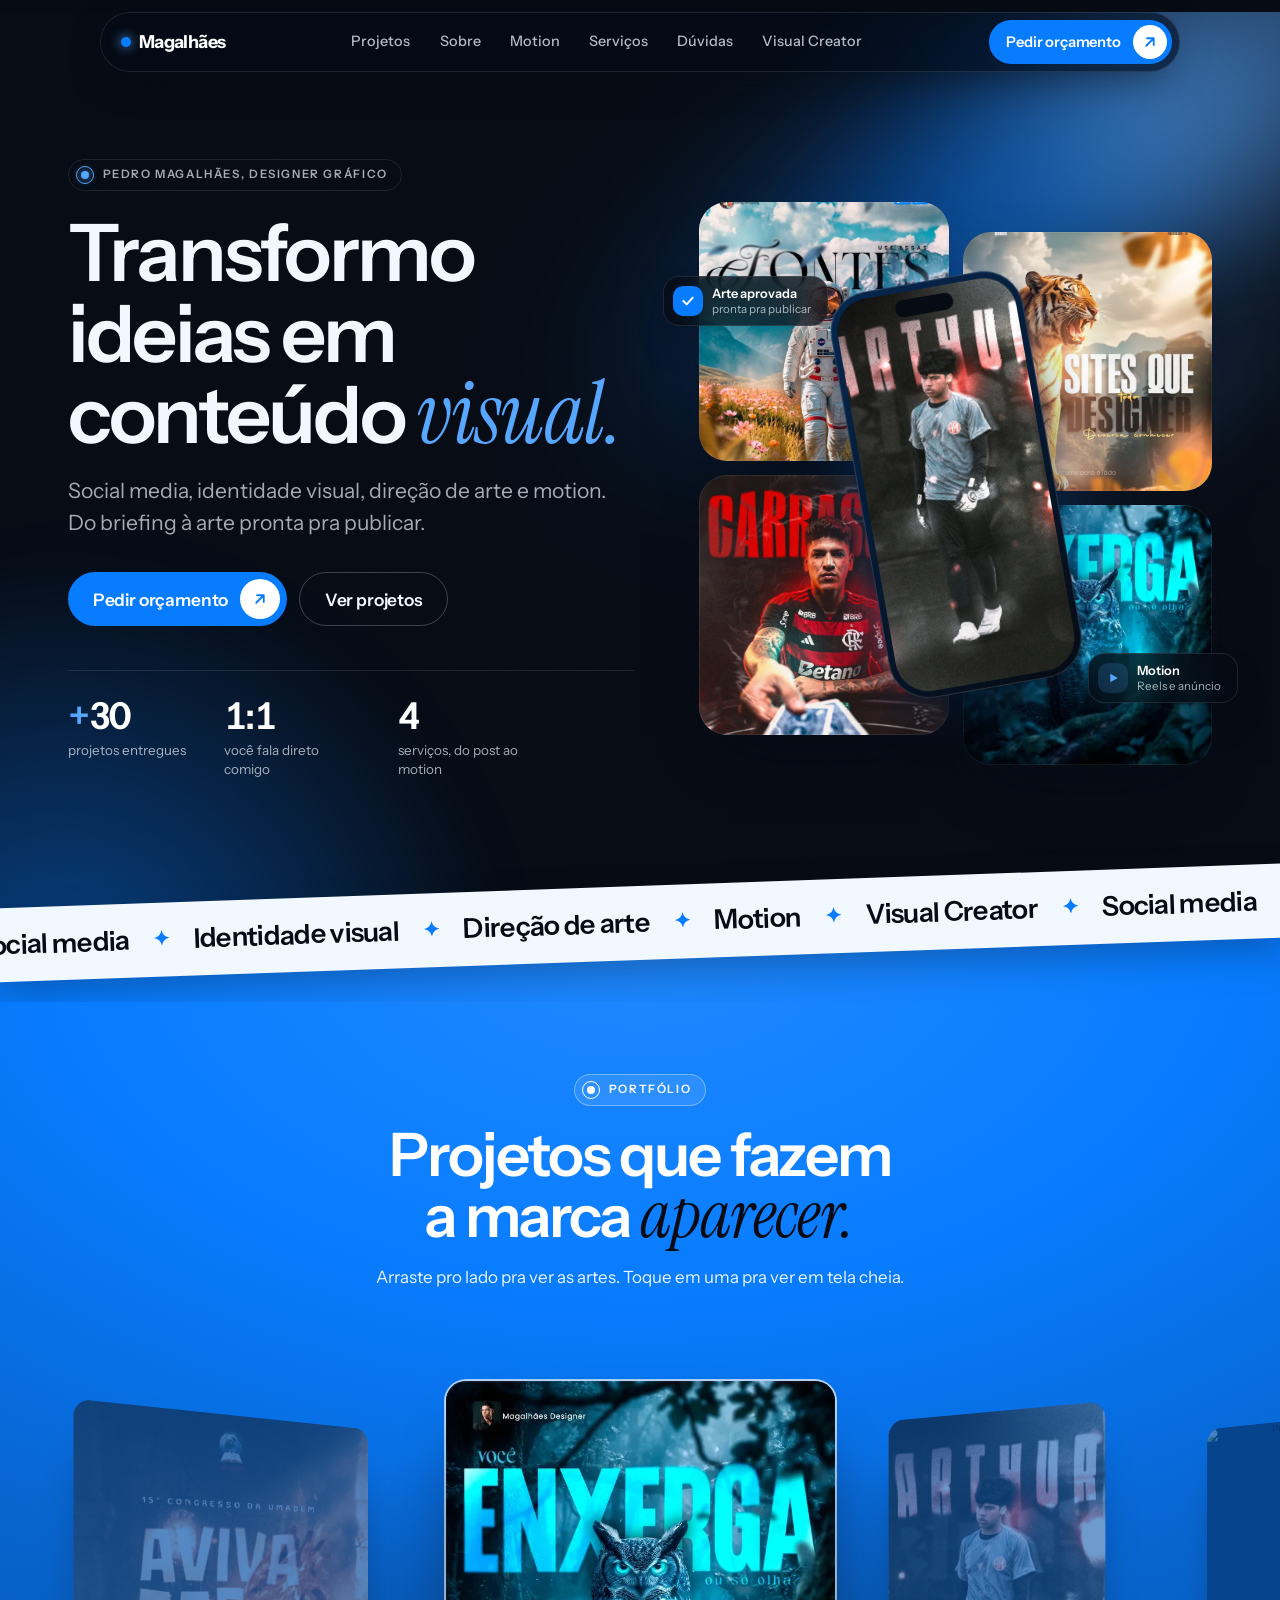
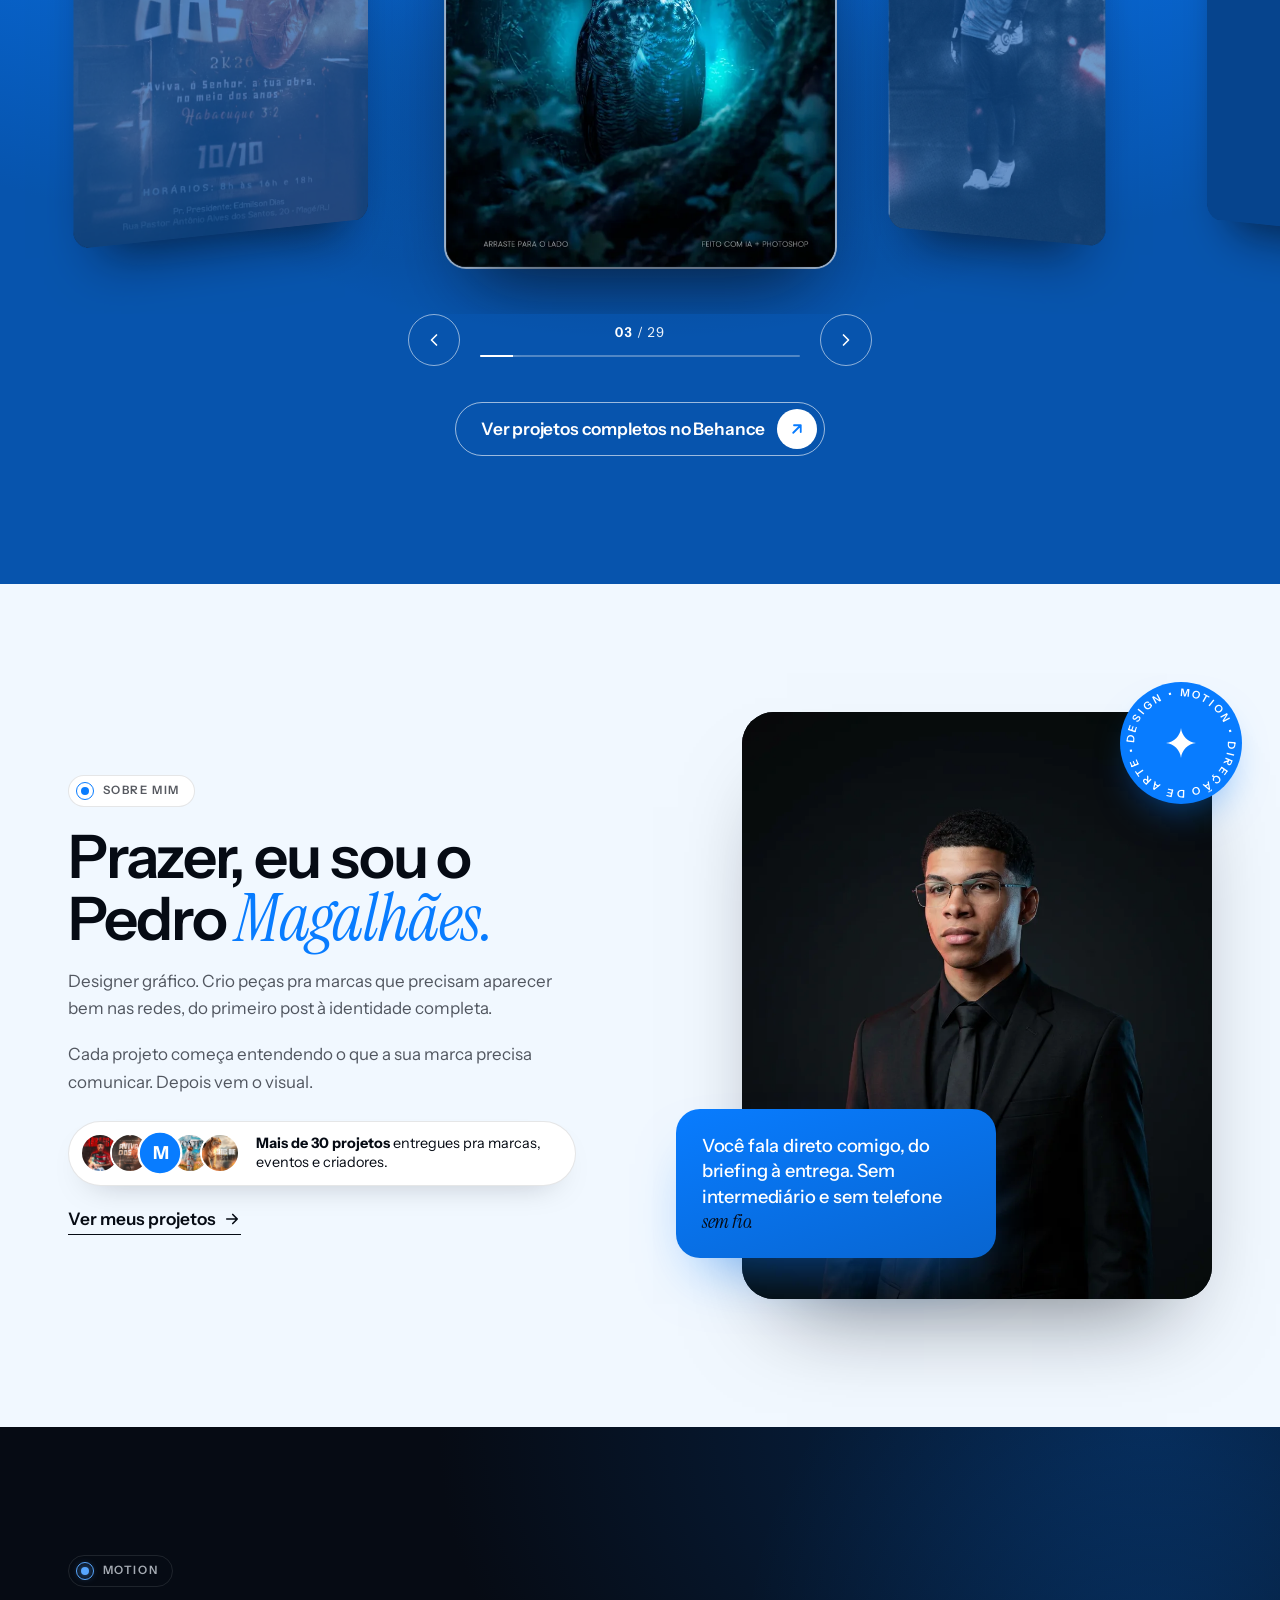
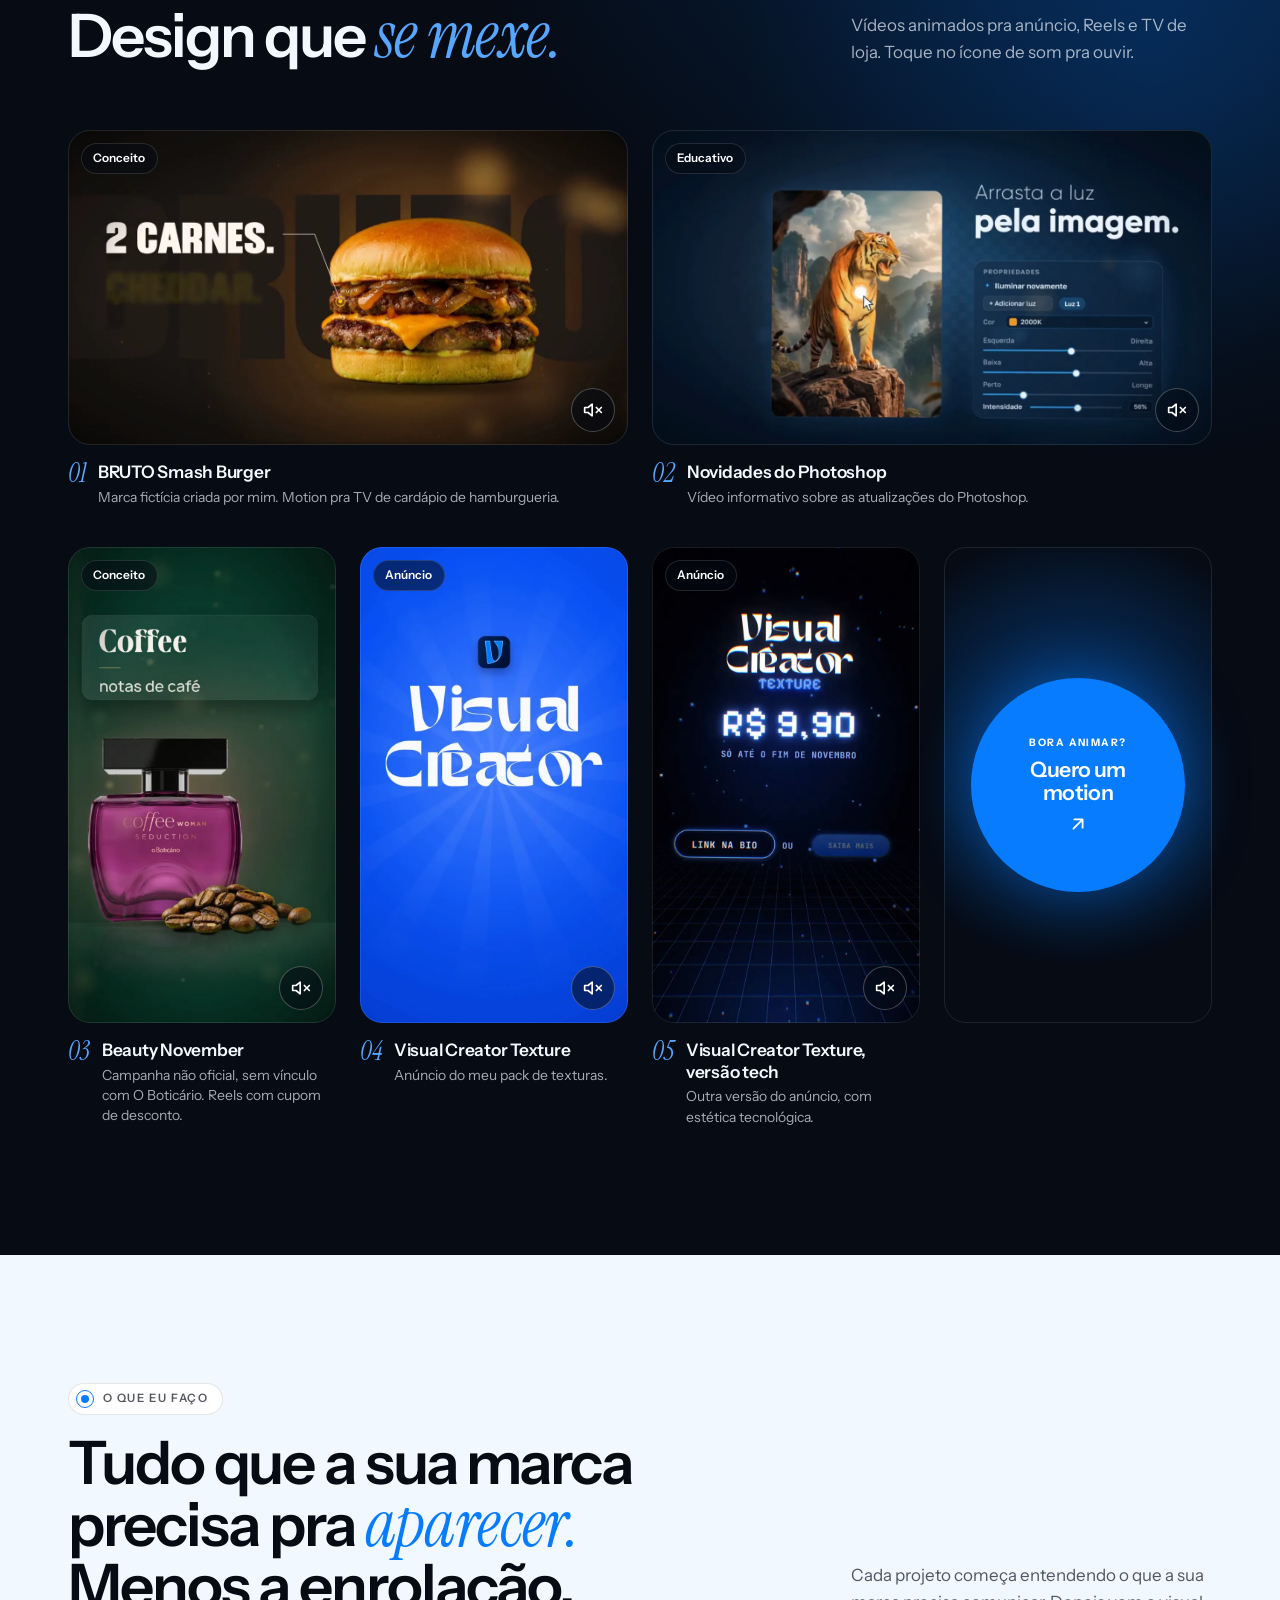
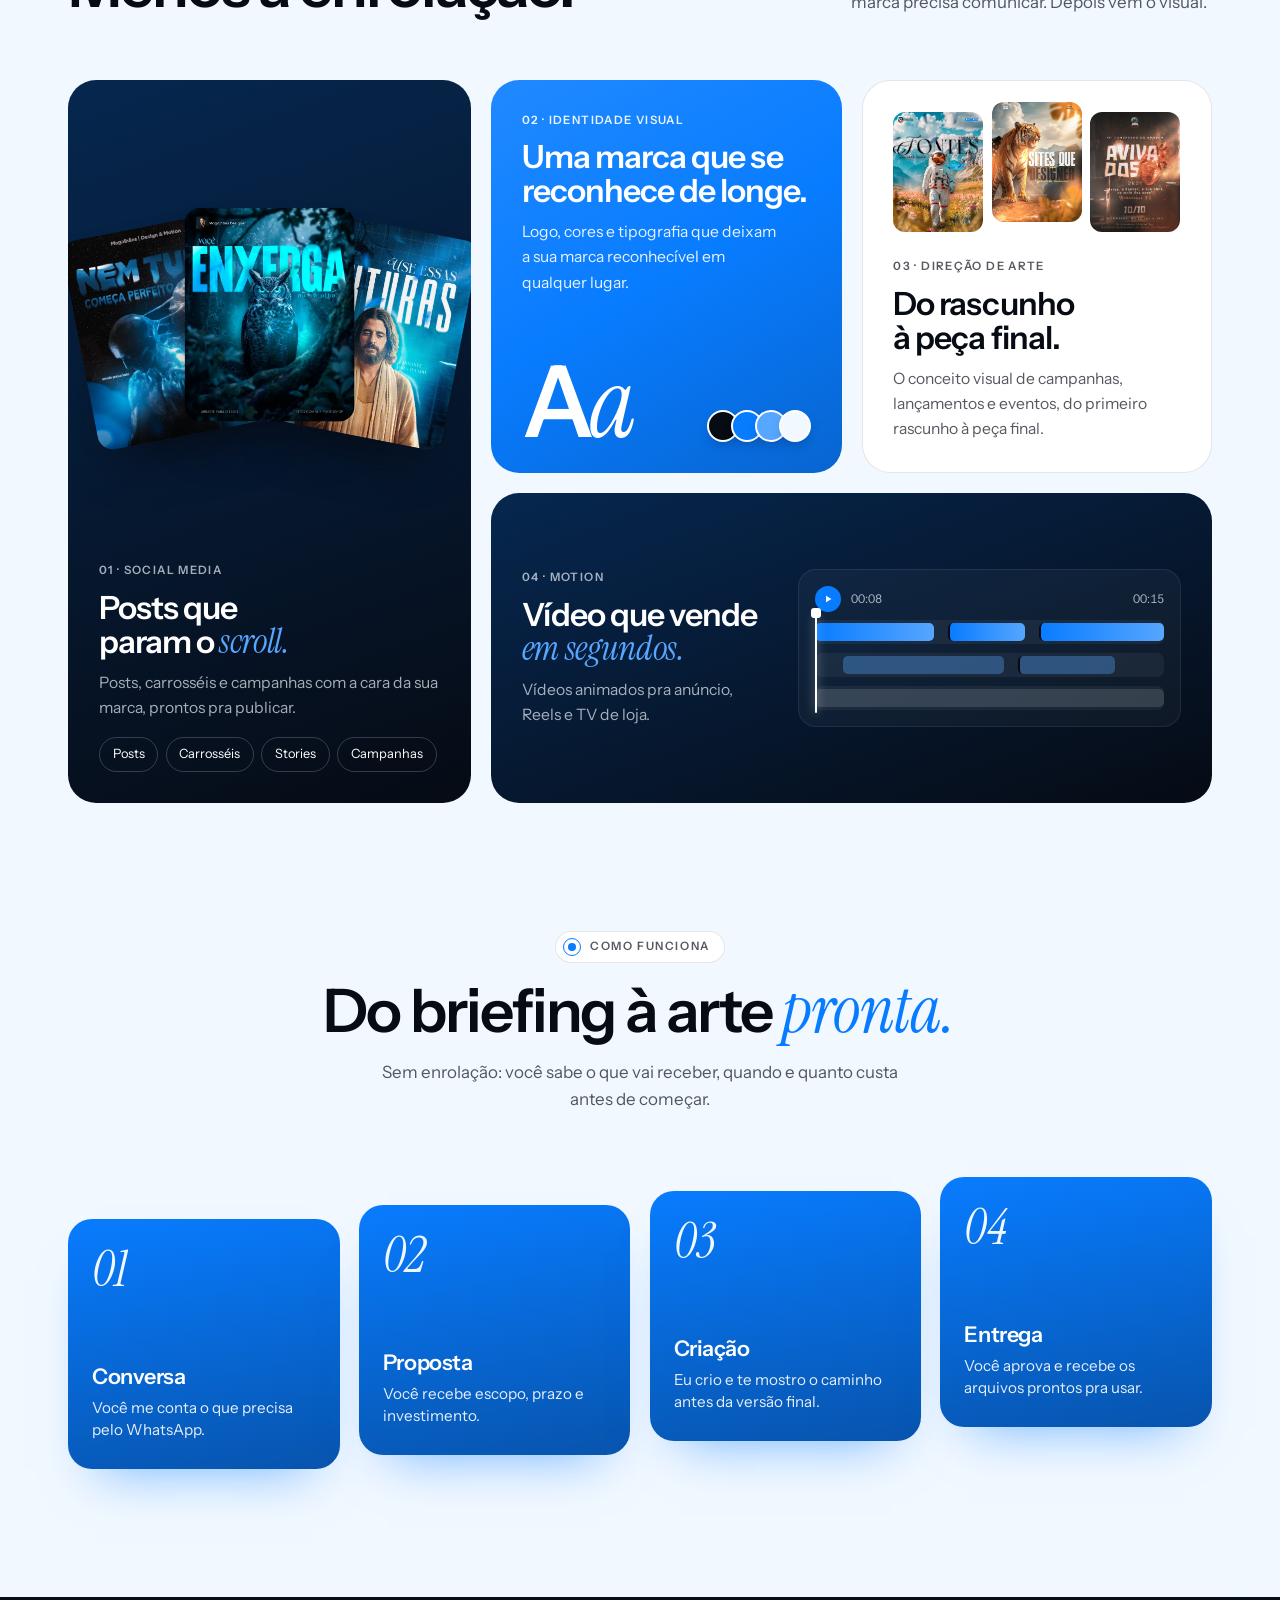
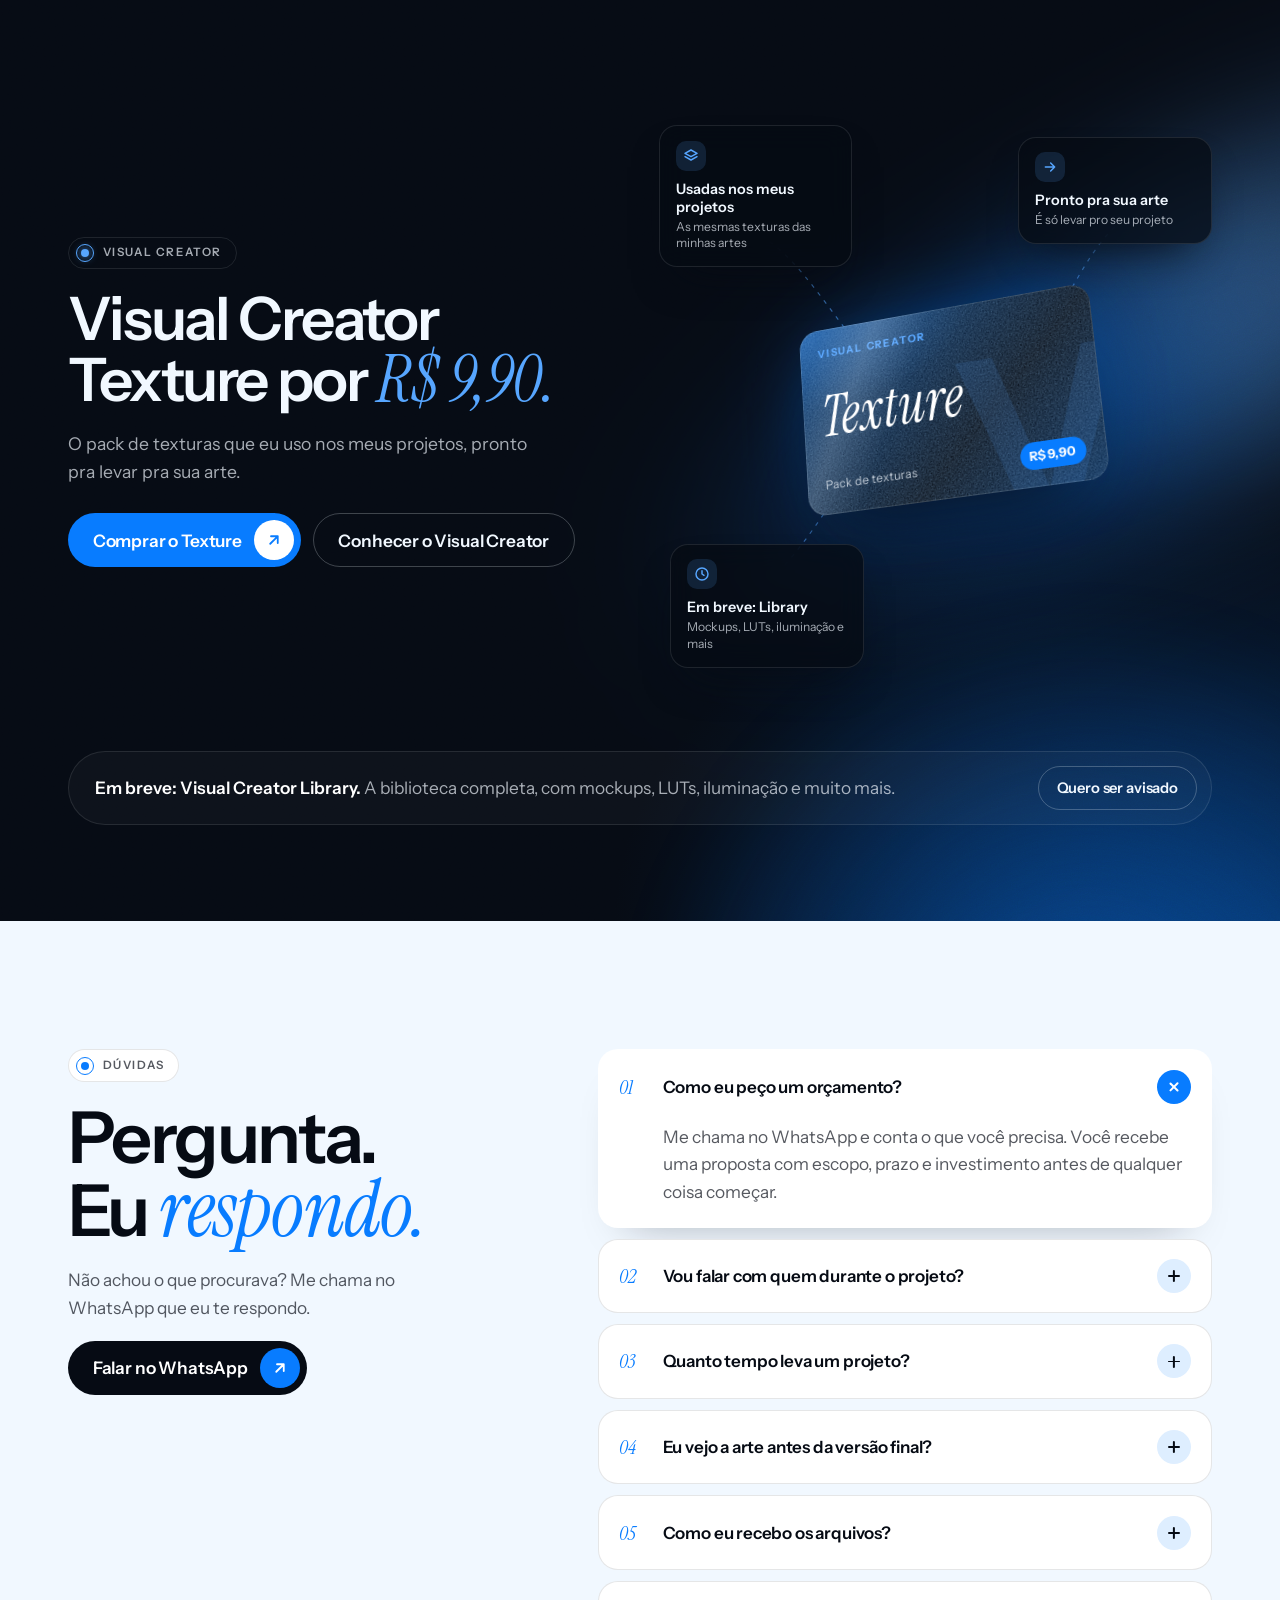
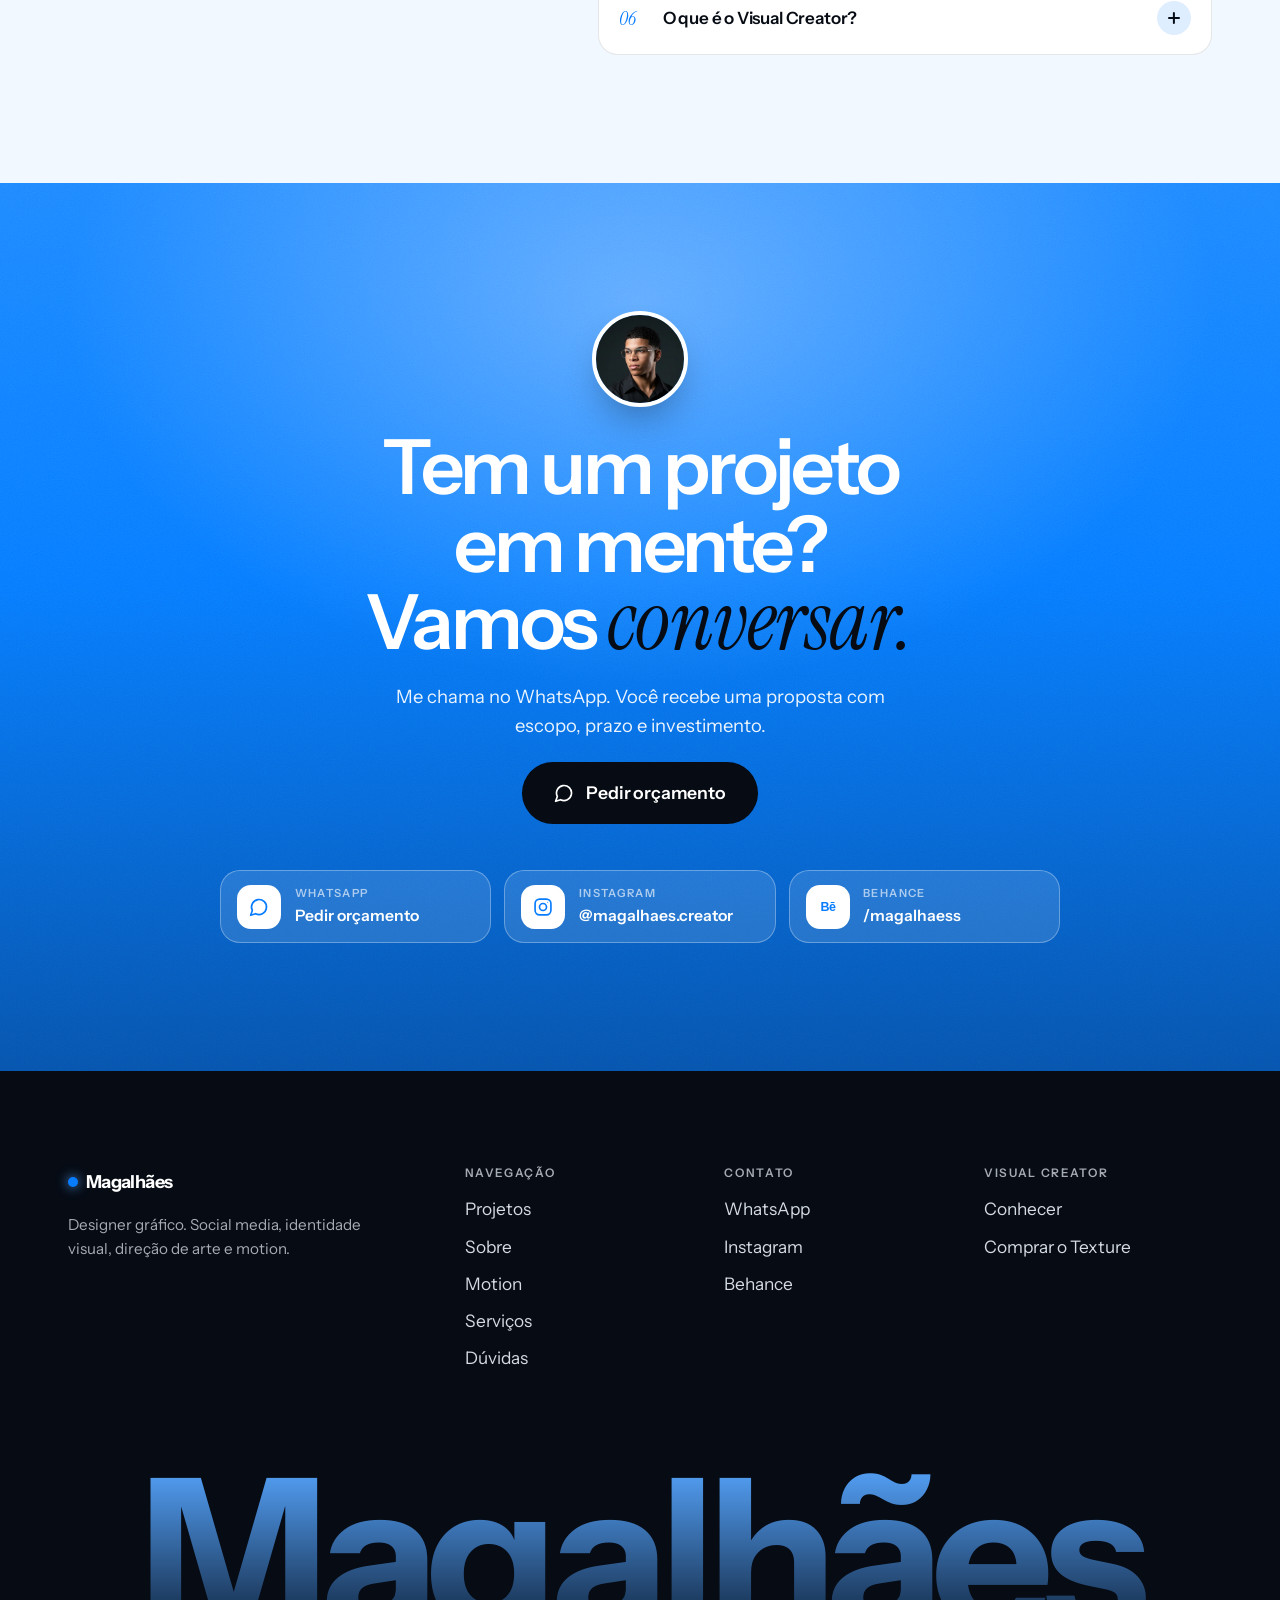
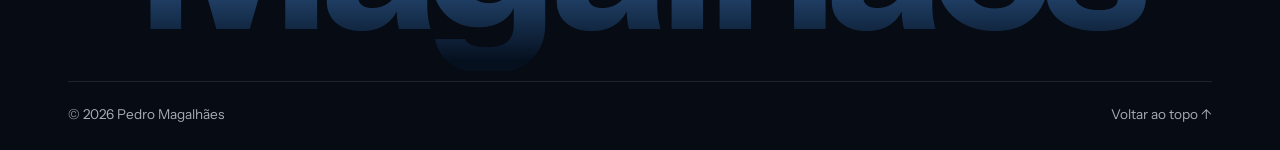
==== commit 9b219dd5: "Troca a foto e o bloco com M do início por artes A colagem do início passa a mostrar só trabalhos: F" ====
--- a/index.html
+++ b/index.html
@@ -30,7 +30,7 @@
   <link rel="preconnect" href="https://fonts.googleapis.com">
   <link rel="preconnect" href="https://fonts.gstatic.com" crossorigin>
   <link href="https://fonts.googleapis.com/css2?family=Instrument+Sans:wdth,wght@75..100,400..700&family=Instrument+Serif:ital@0;1&display=swap" rel="stylesheet">
-  <link rel="preload" as="image" href="assets/img/pedro-perfil.webp">
+  <link rel="preload" as="image" href="assets/img/trabalhos/thumb/fontes.webp">
   <link rel="stylesheet" href="assets/css/home.css">
 </head>
 <body>
@@ -88,12 +88,8 @@
 
         <div class="collage" aria-hidden="true">
           <div class="tiles">
-            <div class="tile t1" style="--i:0"><img src="assets/img/pedro-perfil.webp" alt="" width="560" height="560" decoding="async" fetchpriority="high"></div>
-            <div class="tile t2 tile-blue" style="--i:1">
-              <span class="tile-m">M</span>
-              <span class="tile-label">Design<br>&amp; Motion</span>
-              <svg class="tile-star" viewBox="0 0 24 24"><path d="M12 0c.6 6.4 5.6 11.4 12 12-6.4.6-11.4 5.6-12 12-.6-6.4-5.6-11.4-12-12C6.4 11.4 11.4 6.4 12 0Z" fill="currentColor"/></svg>
-            </div>
+            <div class="tile t1" style="--i:0"><img src="assets/img/trabalhos/thumb/fontes.webp" alt="" width="640" height="800" decoding="async" fetchpriority="high"></div>
+            <div class="tile t2" style="--i:1"><img src="assets/img/trabalhos/thumb/sites.webp" alt="" width="640" height="853" decoding="async"></div>
             <div class="tile t3" style="--i:2"><img src="assets/img/trabalhos/thumb/carrascal.webp" alt="" width="640" height="800" decoding="async"></div>
             <div class="tile t4" style="--i:3"><img src="assets/img/trabalhos/thumb/coruja.webp" alt="" width="640" height="800" decoding="async"></div>
           </div>
--- a/assets/css/home.css
+++ b/assets/css/home.css
@@ -256,12 +256,9 @@
 }
 .tile { position: relative; overflow: hidden; border-radius: 28px; background: var(--azul-25); box-shadow: 0 30px 60px -30px rgba(var(--tinta-rgb), 0.85); outline: 1px solid rgba(255, 255, 255, 0.07); outline-offset: -1px; }
 .tile img { width: 100%; height: 100%; object-fit: cover; }
-.t1 img { object-position: center 30%; }
+.t1 img { object-position: center 40%; }
+.t2 img { object-position: center 22%; }
 .t2, .t4 { translate: 0 30px; }
-.tile-blue { container-type: size; display: flex; flex-direction: column; justify-content: space-between; padding: clamp(14px, 2vw, 22px); background: linear-gradient(150deg, var(--ceu) 0%, var(--azul) 55%, var(--azul-80) 100%); color: var(--branco); }
-.tile-label { position: absolute; top: calc(clamp(14px, 2vw, 22px) + 40px); right: clamp(14px, 2vw, 22px); font-size: clamp(0.7rem, 0.6rem + 0.3vw, 0.82rem); font-weight: 700; text-transform: uppercase; letter-spacing: 0.12em; line-height: 1.25; text-align: right; }
-.tile-m { position: absolute; right: -0.02em; bottom: -0.17em; font-size: 72cqh; font-weight: 700; letter-spacing: -0.07em; line-height: 1; }
-.tile-star { position: absolute; top: clamp(14px, 2vw, 22px); right: clamp(14px, 2vw, 22px); width: 28px; height: 28px; animation: spin 10s linear infinite; }
 @keyframes spin { to { transform: rotate(360deg); } }
 
 .phone {
@@ -746,7 +743,7 @@
 @media (prefers-reduced-motion: reduce) {
   html { scroll-behavior: auto; }
   .intro { display: none; }
-  .beam, .marquee-track, .tile-star, .badge-spin > svg:first-child, .chip, .info-card, .vc-card-inner, .vc-lines path, .tl-cursor { animation: none; }
+  .beam, .marquee-track, .badge-spin > svg:first-child, .chip, .info-card, .vc-card-inner, .vc-lines path, .tl-cursor { animation: none; }
   .js .reveal, .js .rise, .js .tile, .js .phone, .js .chip { opacity: 1; transform: none; scale: 1; }
   .js .phone { rotate: -10deg; }
   .work { transform: none; }
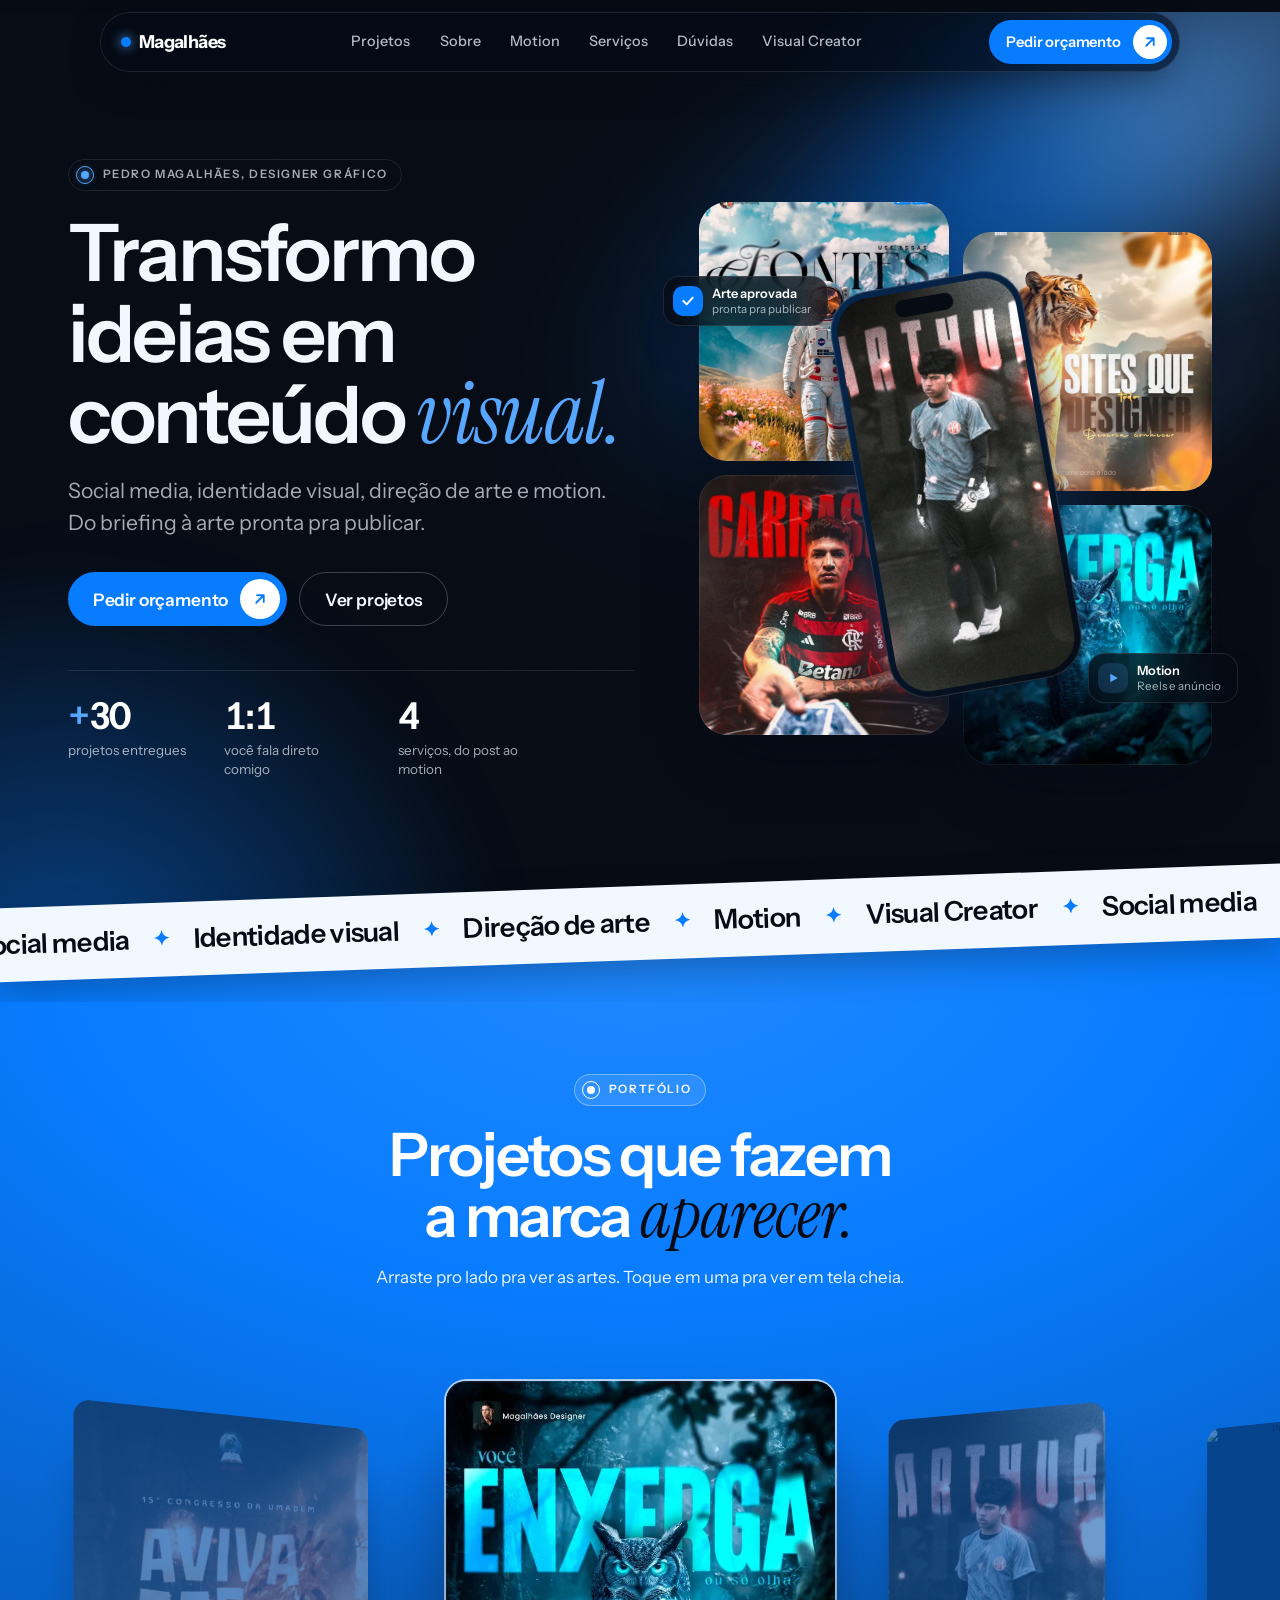
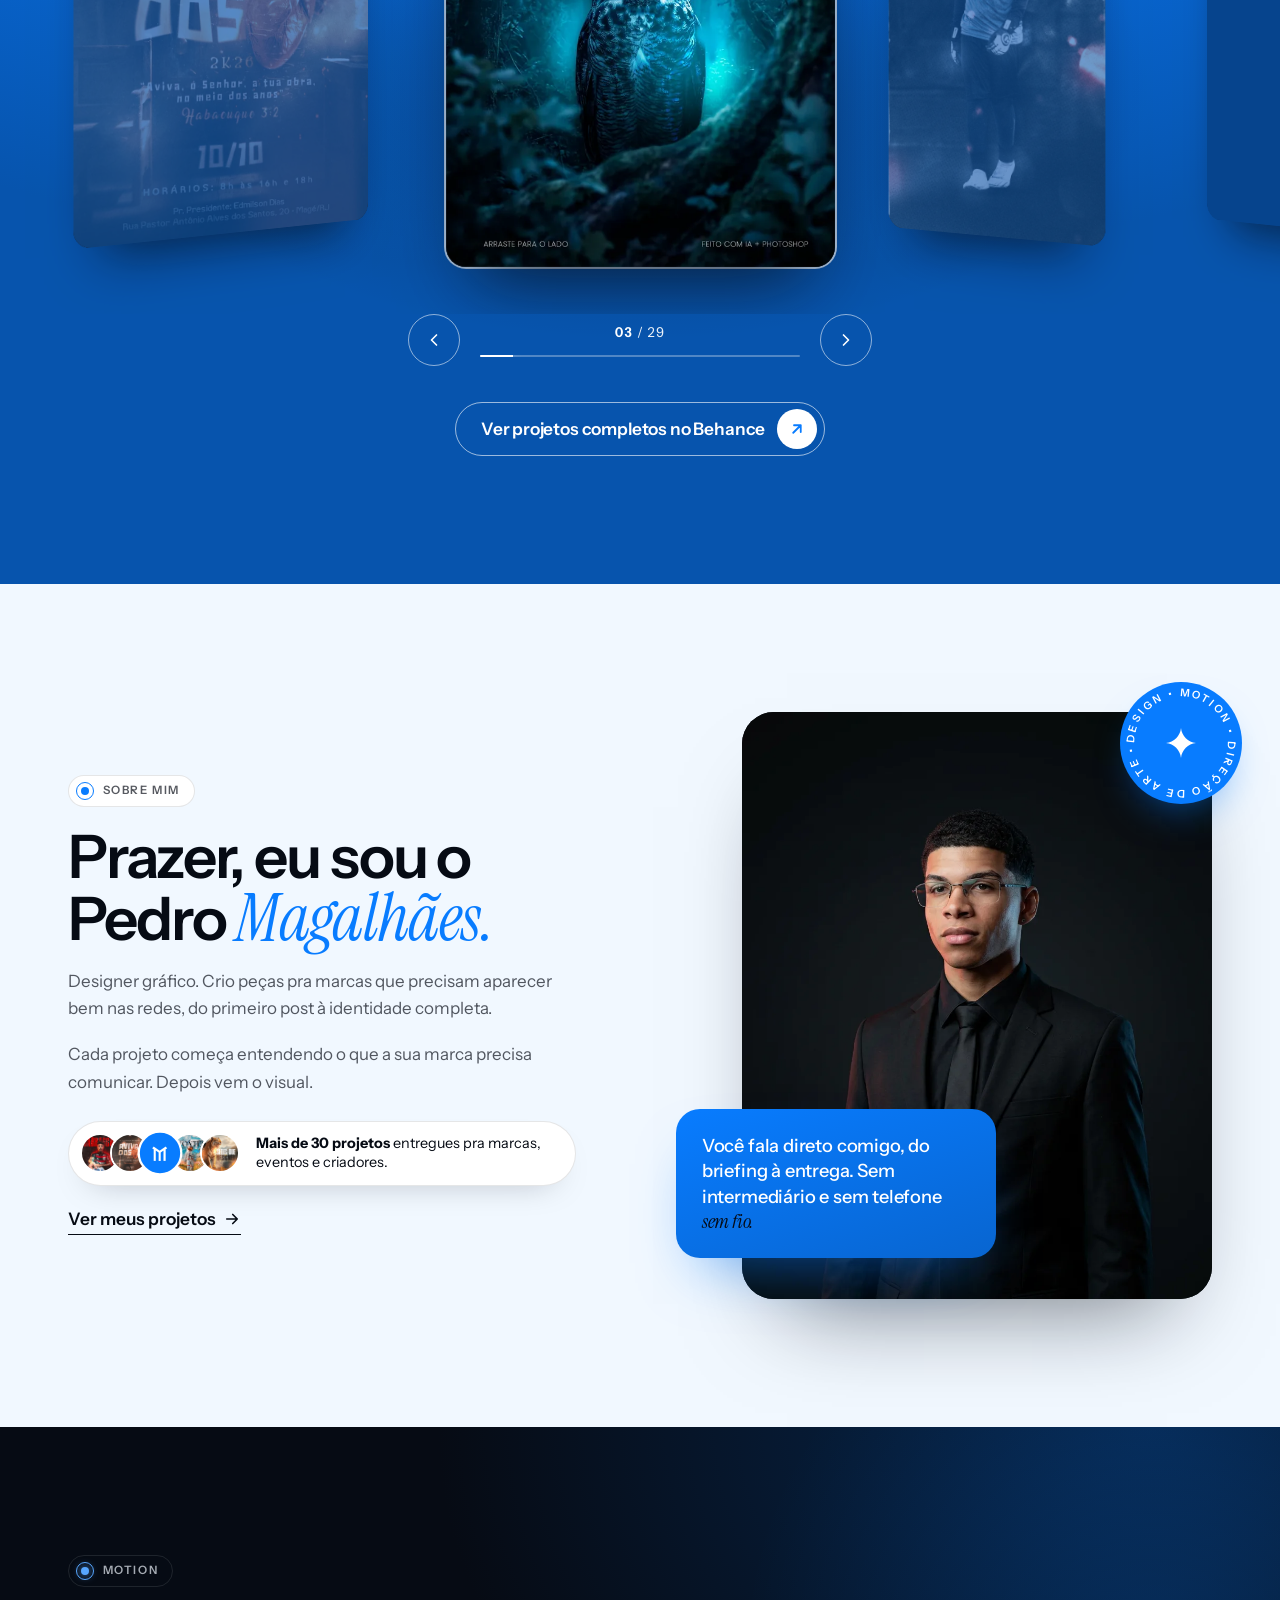
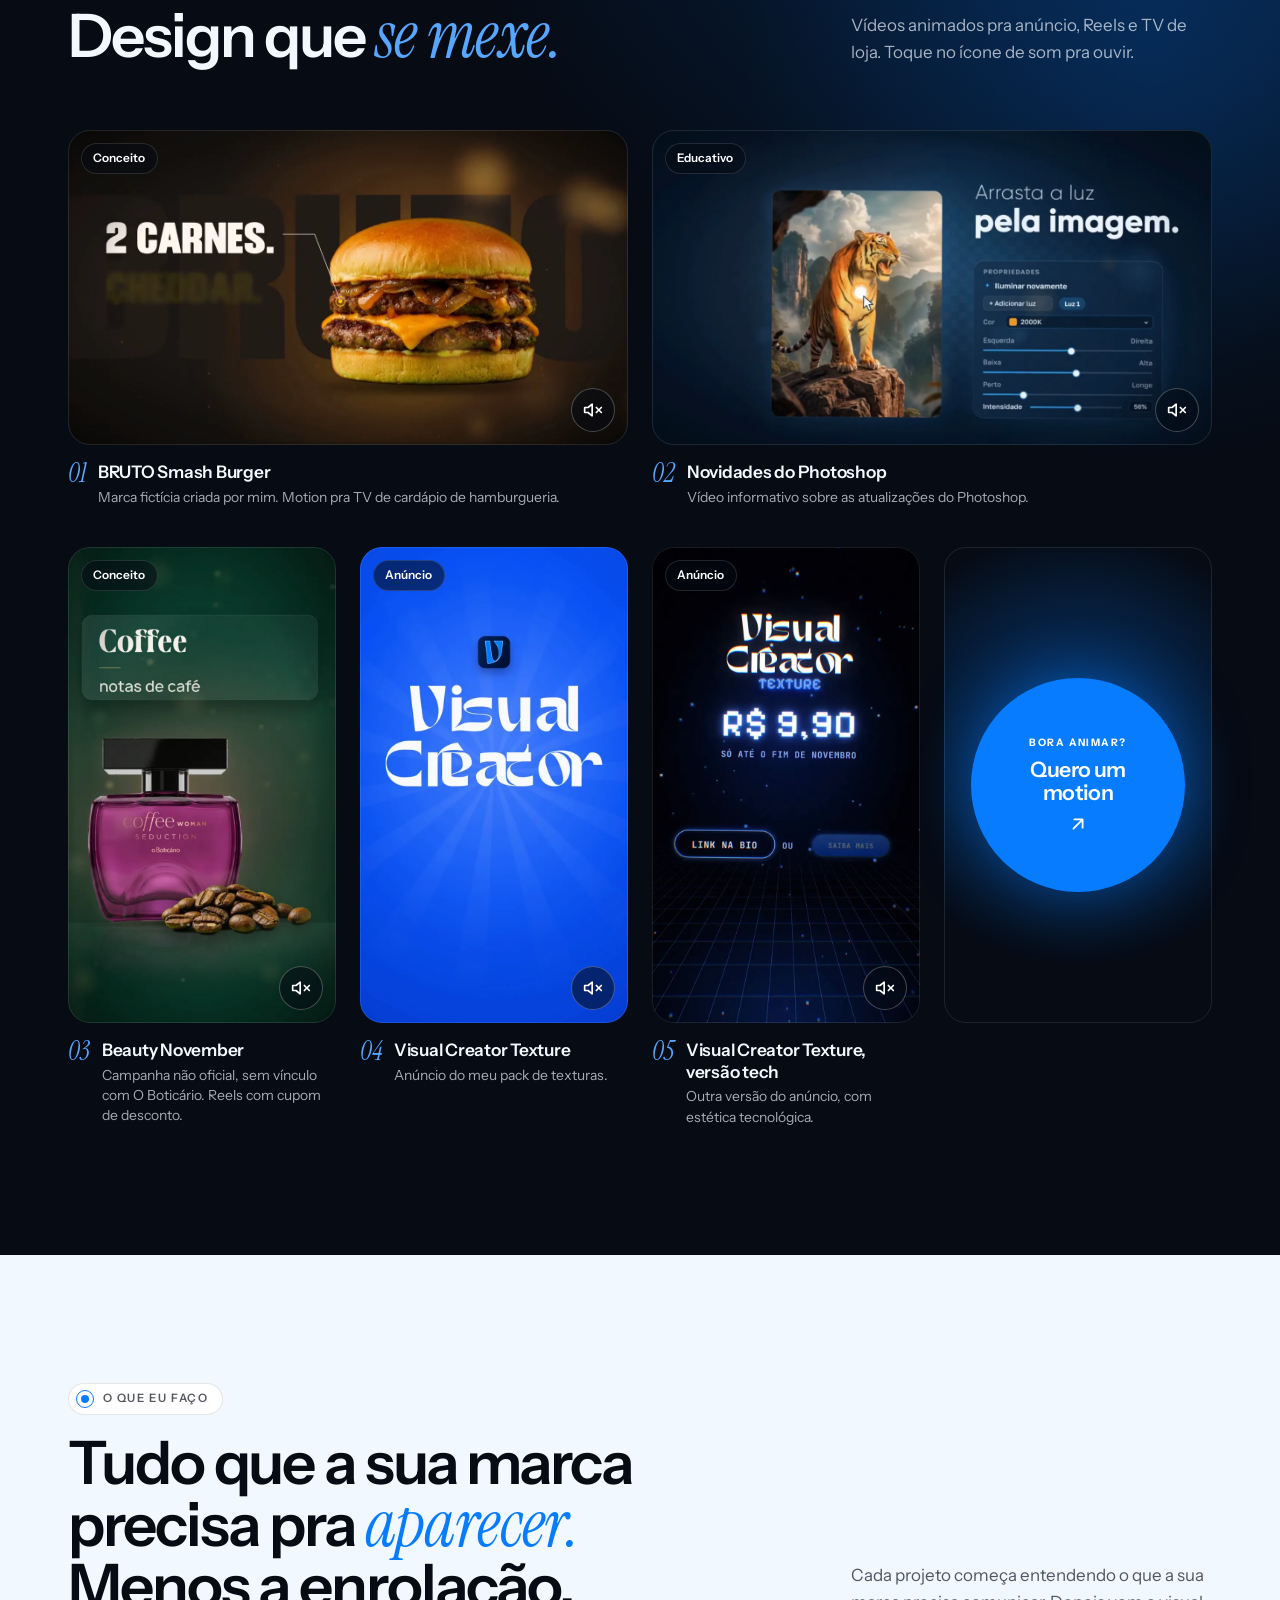
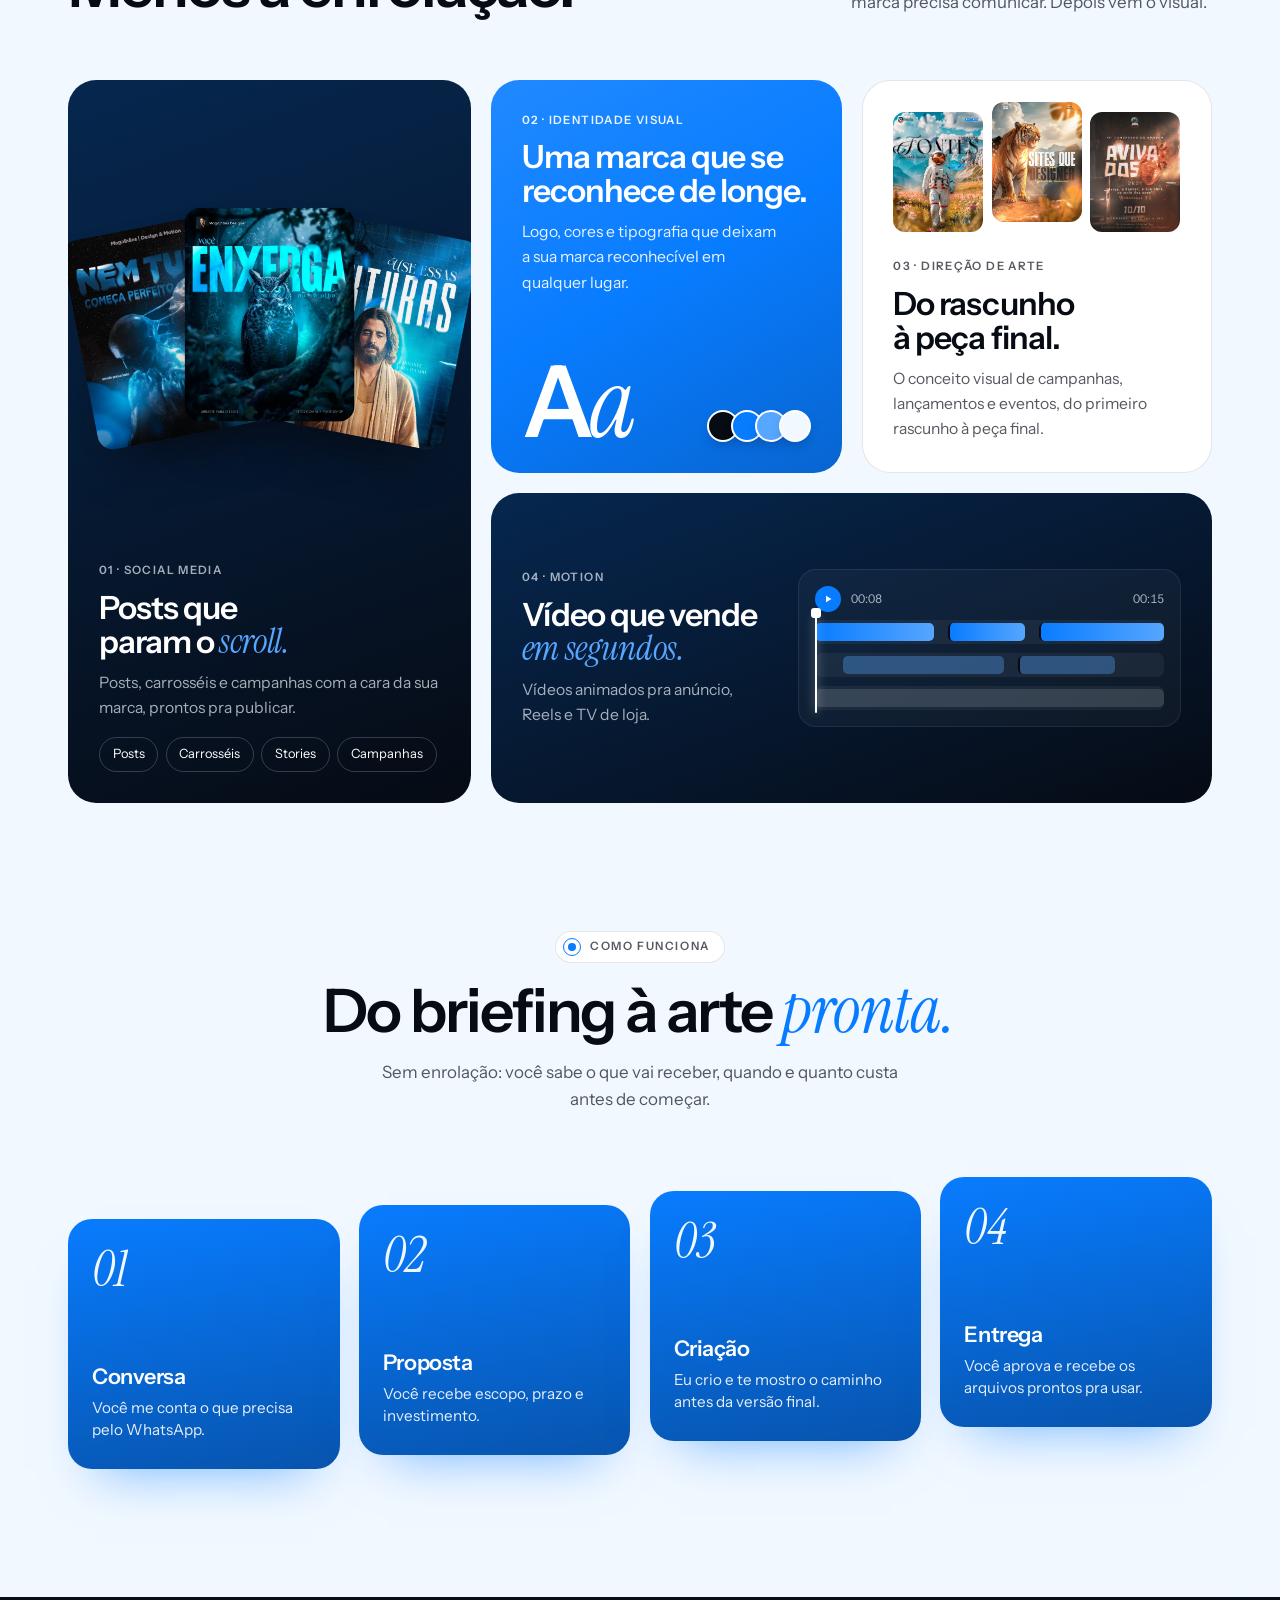
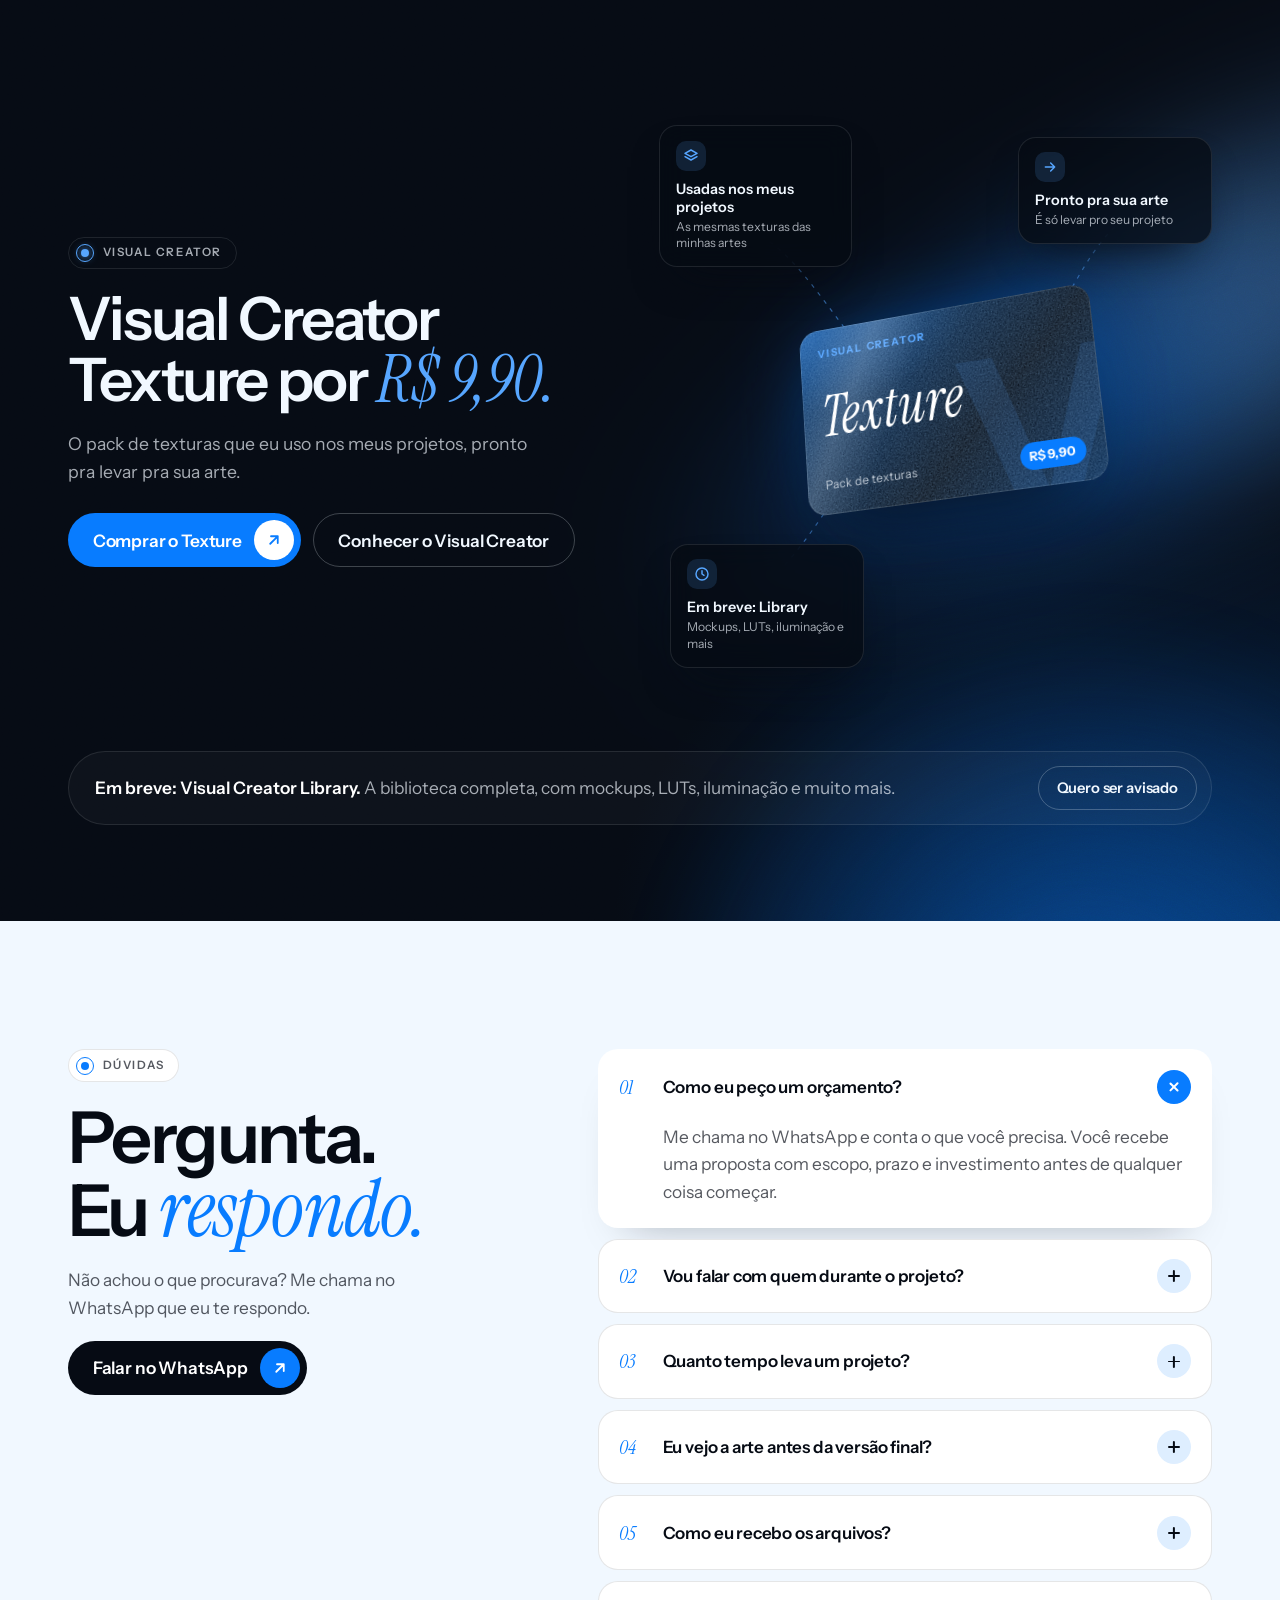
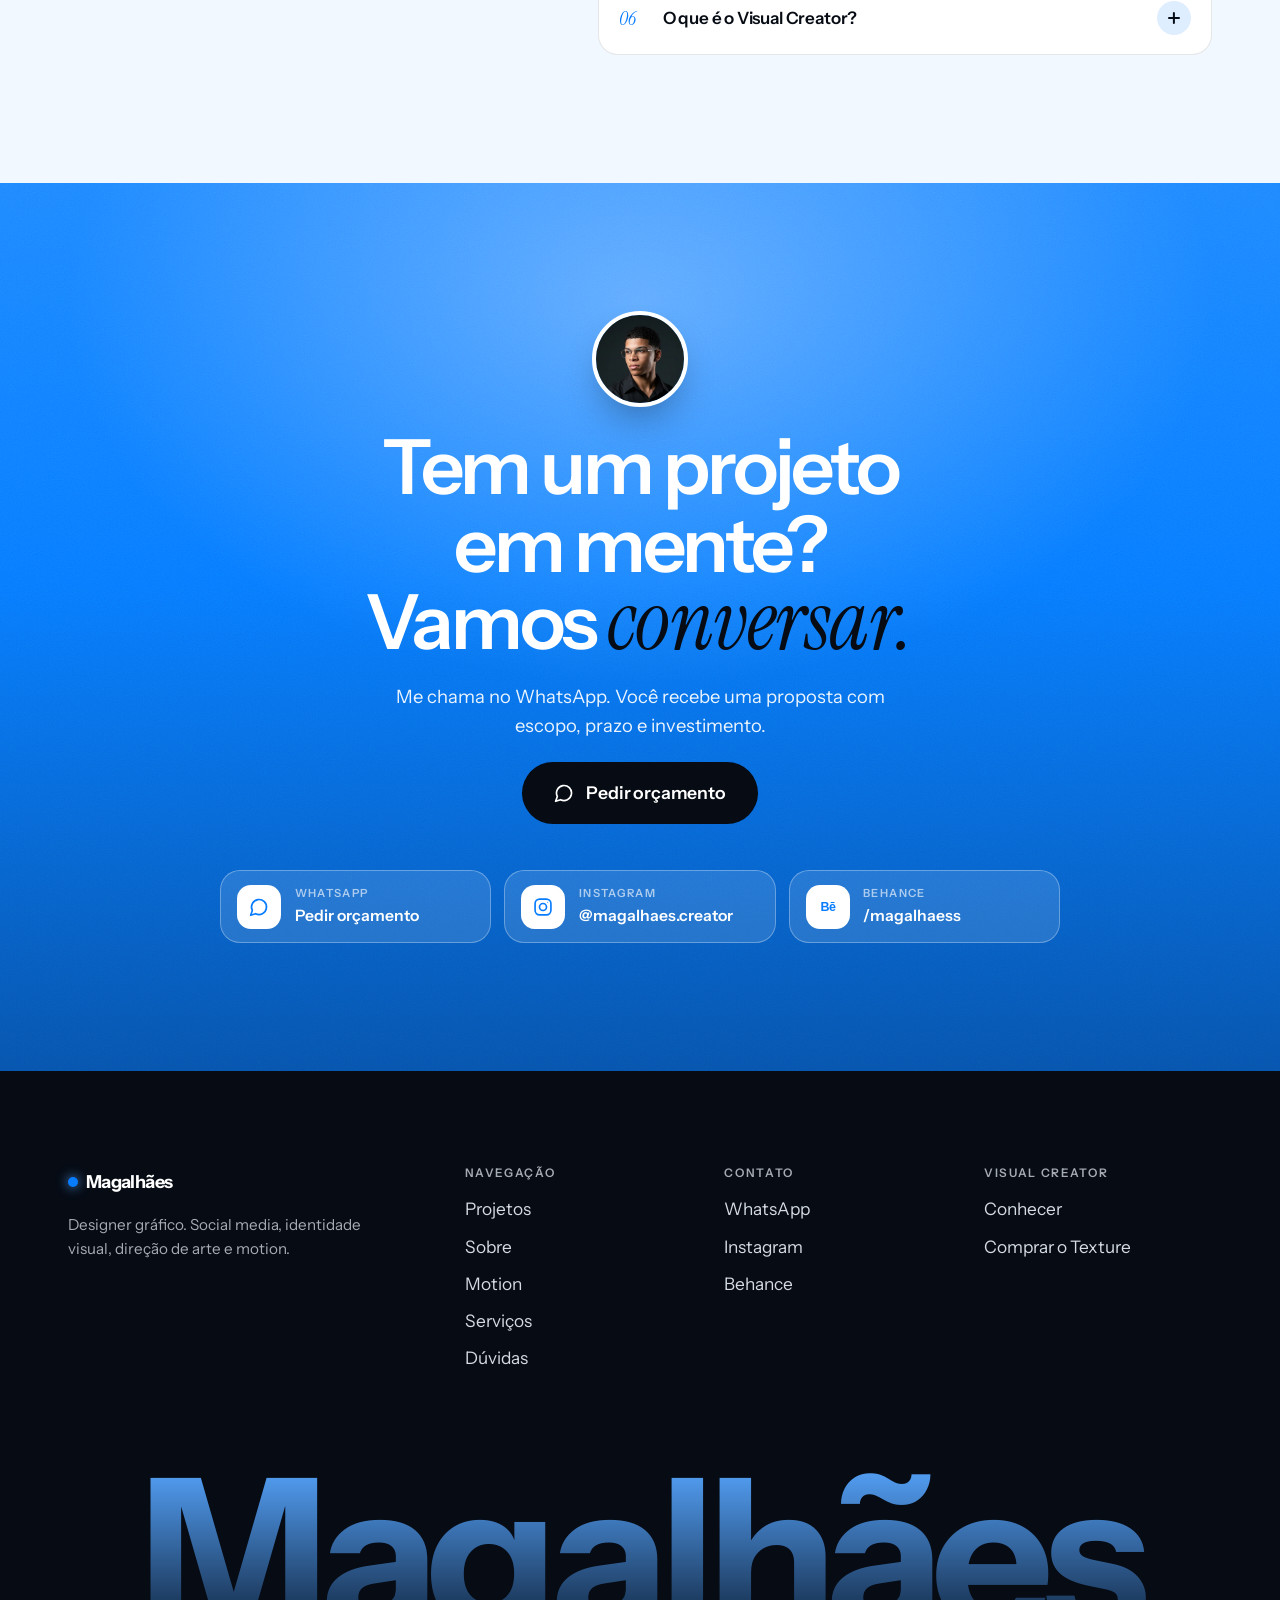
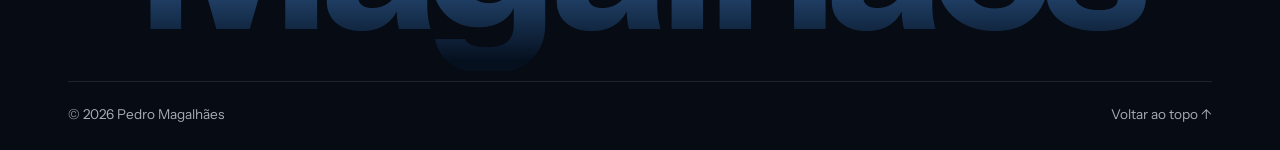
==== commit 413d7fa0: "Desenha o M da marca com a fonte Greek Freak Novo favicon com o M da Greek Freak em Azul Magalhães, " ====
--- a/index.html
+++ b/index.html
@@ -31,6 +31,7 @@
   <link rel="preconnect" href="https://fonts.gstatic.com" crossorigin>
   <link href="https://fonts.googleapis.com/css2?family=Instrument+Sans:wdth,wght@75..100,400..700&family=Instrument+Serif:ital@0;1&display=swap" rel="stylesheet">
   <link rel="preload" as="image" href="assets/img/trabalhos/thumb/fontes.webp">
+  <link rel="preload" as="font" type="font/woff2" href="assets/fonts/greek-freak-m.woff2" crossorigin>
   <link rel="stylesheet" href="assets/css/home.css">
 </head>
 <body>
--- a/assets/css/home.css
+++ b/assets/css/home.css
@@ -1,6 +1,16 @@
 /* Magalhães | página inicial
    Paleta Magalhães: Azul Magalhães, Azul Céu, Preto Tinta, Gelo e branco. O azul é a cor dominante.
-   Tipografia: Instrument Sans (texto e títulos) e Instrument Serif itálica (palavras de destaque). */
+   Tipografia: Instrument Sans (texto e títulos) e Instrument Serif itálica (palavras de destaque).
+   O "M" da marca usa a Greek Freak (arquivo só com a letra M, pra ficar leve). */
+
+@font-face {
+  font-family: "Greek Freak";
+  src: url("../fonts/greek-freak-m.woff2") format("woff2");
+  font-weight: 400;
+  font-style: normal;
+  font-display: block;
+  unicode-range: U+004D;
+}
 
 :root {
   /* Paleta Magalhães */
@@ -152,11 +162,11 @@
   display: grid; place-items: center;
   width: 112px; height: 112px; border-radius: 32px;
   background: linear-gradient(150deg, var(--ceu), var(--azul) 60%, var(--azul-80)); color: var(--branco);
-  font-size: 4.4rem; font-weight: 700; letter-spacing: -0.06em; line-height: 1;
+  font-family: "Greek Freak", var(--sans); font-size: 4.6rem; font-weight: 400; line-height: 1;
   box-shadow: 0 0 90px rgba(var(--azul-rgb), 0.55);
   animation: mark-in 0.8s var(--ease-back) both;
 }
-.intro-mark span { display: block; transform: translateY(-0.02em); }
+.intro-mark span { display: block; transform: translateY(0.075em); }
 @keyframes mark-in { from { opacity: 0; transform: scale(0.35) rotate(-14deg); } }
 @keyframes intro-out { to { clip-path: inset(0 0 100% 0); visibility: hidden; } }
 
@@ -378,7 +388,7 @@
 .proof-faces { display: flex; flex: none; }
 .proof-faces > * { width: 40px; height: 40px; margin-left: -10px; border-radius: 50%; border: 2px solid var(--branco); object-fit: cover; }
 .proof-faces > :first-child { margin-left: 0; }
-.proof-m { display: grid; place-items: center; background: var(--azul); color: var(--branco); font-weight: 700; font-size: 1rem; letter-spacing: -0.04em; position: relative; z-index: 1; transform: scale(1.12); }
+.proof-m { display: grid; place-items: center; padding-top: 0.12em; background: var(--azul); color: var(--branco); font-family: "Greek Freak", var(--sans); font-weight: 400; font-size: 1.15rem; line-height: 1; position: relative; z-index: 1; transform: scale(1.12); }
 .text-link { display: inline-flex; align-items: center; gap: 0.45rem; padding-bottom: 2px; border-bottom: 1.5px solid currentColor; font-weight: 600; text-decoration: none; transition: gap 0.3s var(--ease); }
 .text-link svg { width: 18px; height: 18px; }
 .text-link:hover { gap: 0.75rem; }
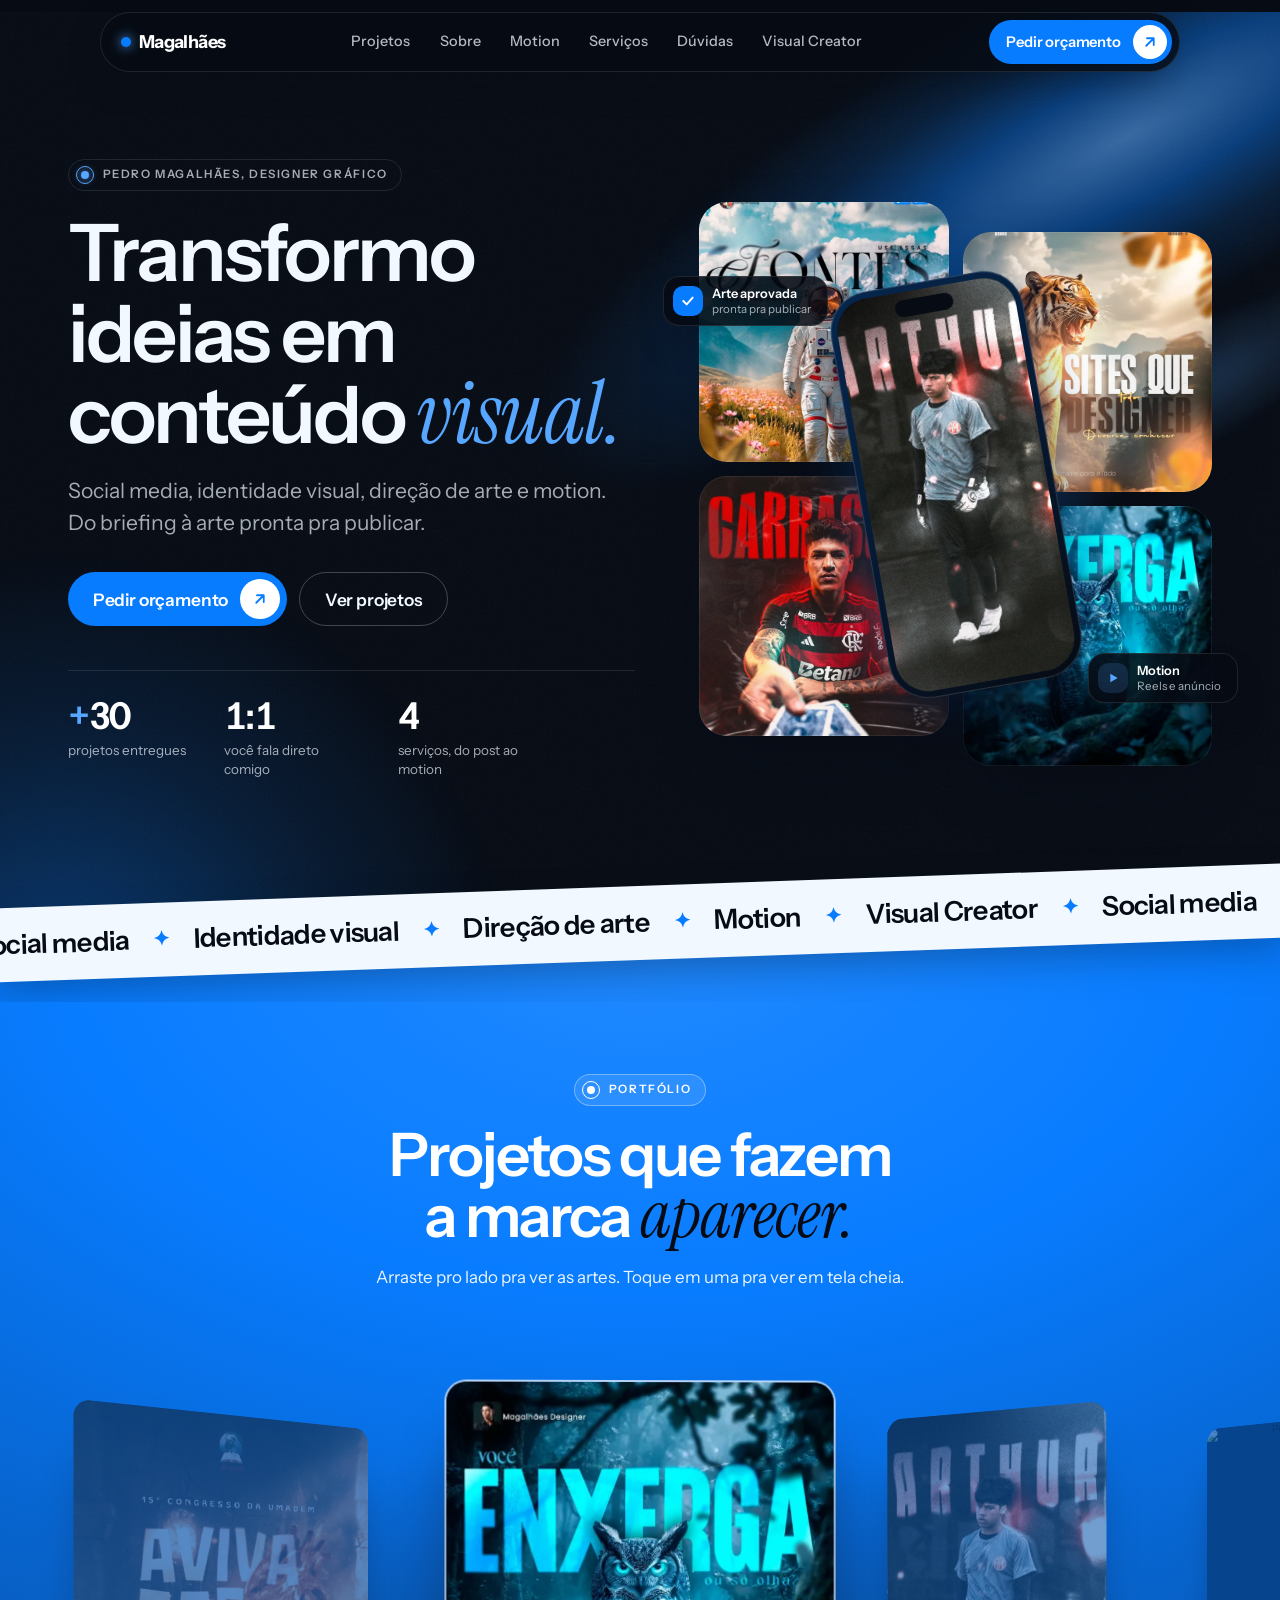
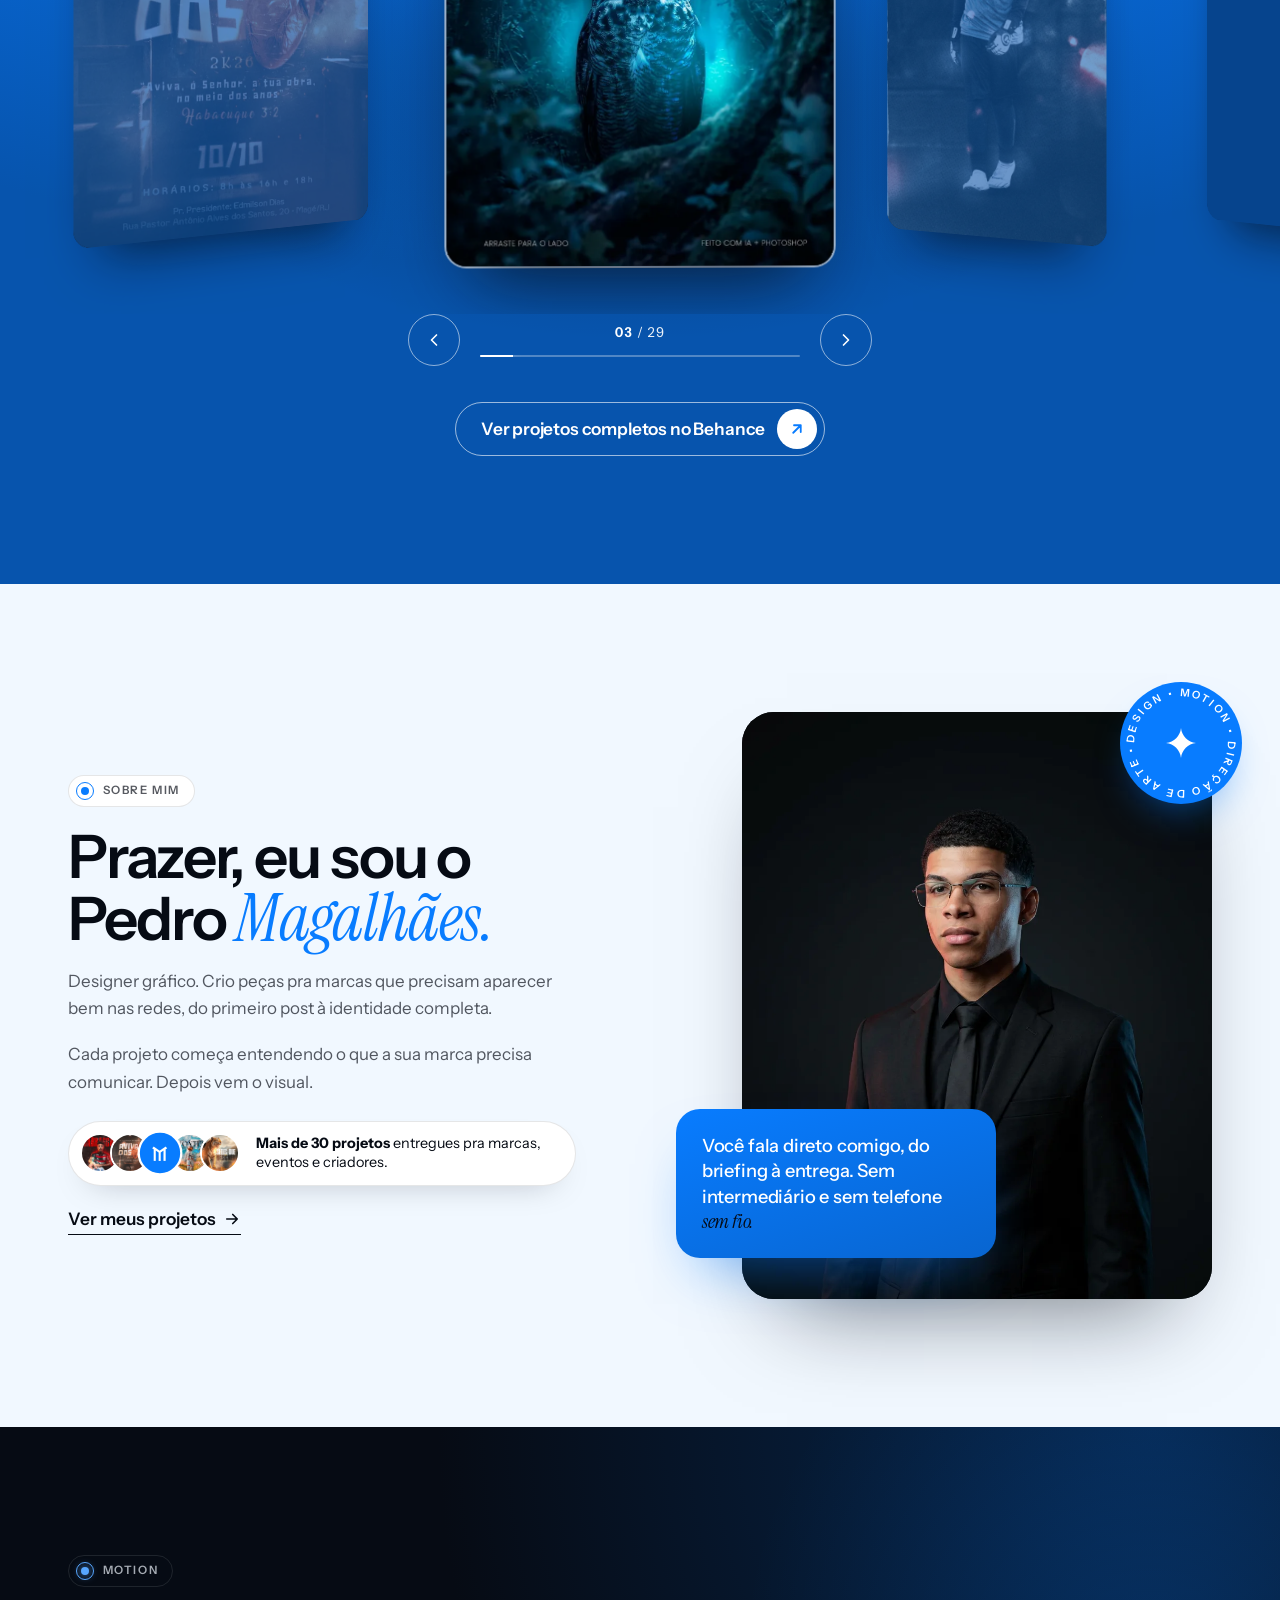
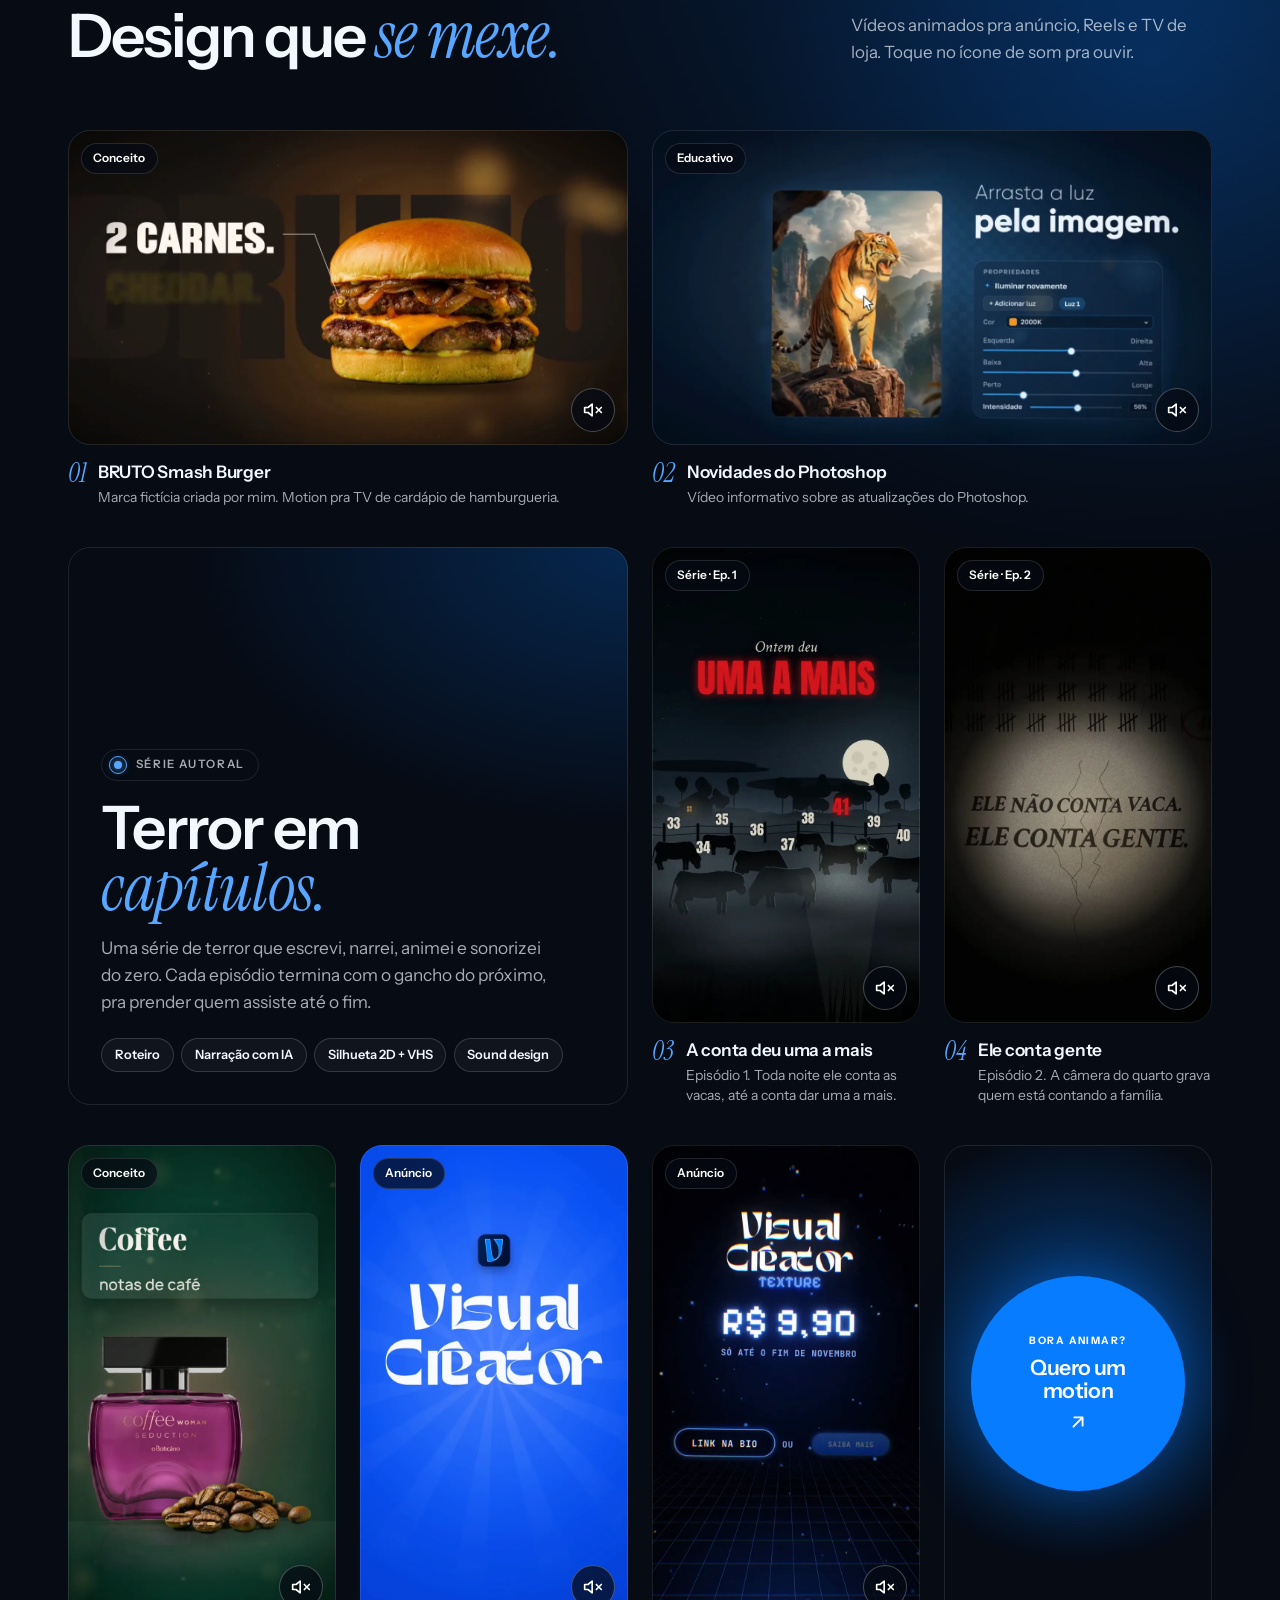
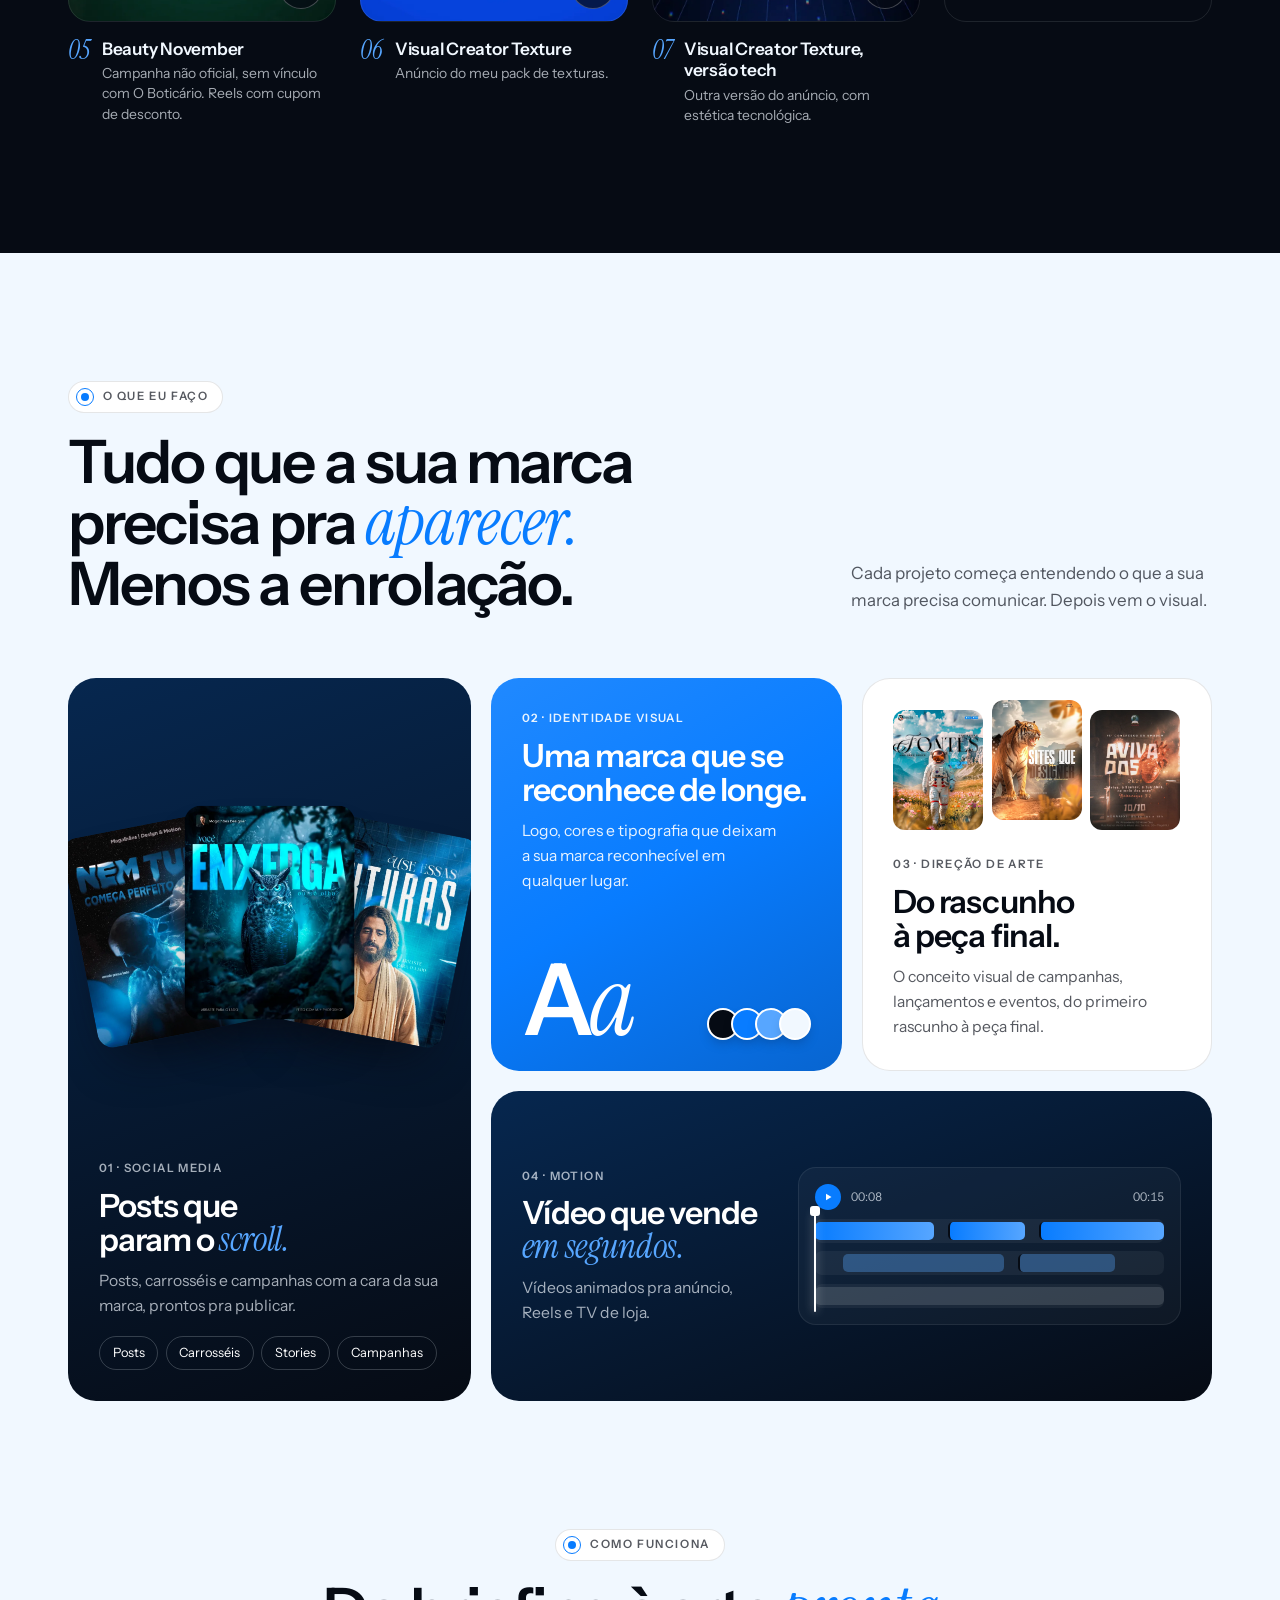
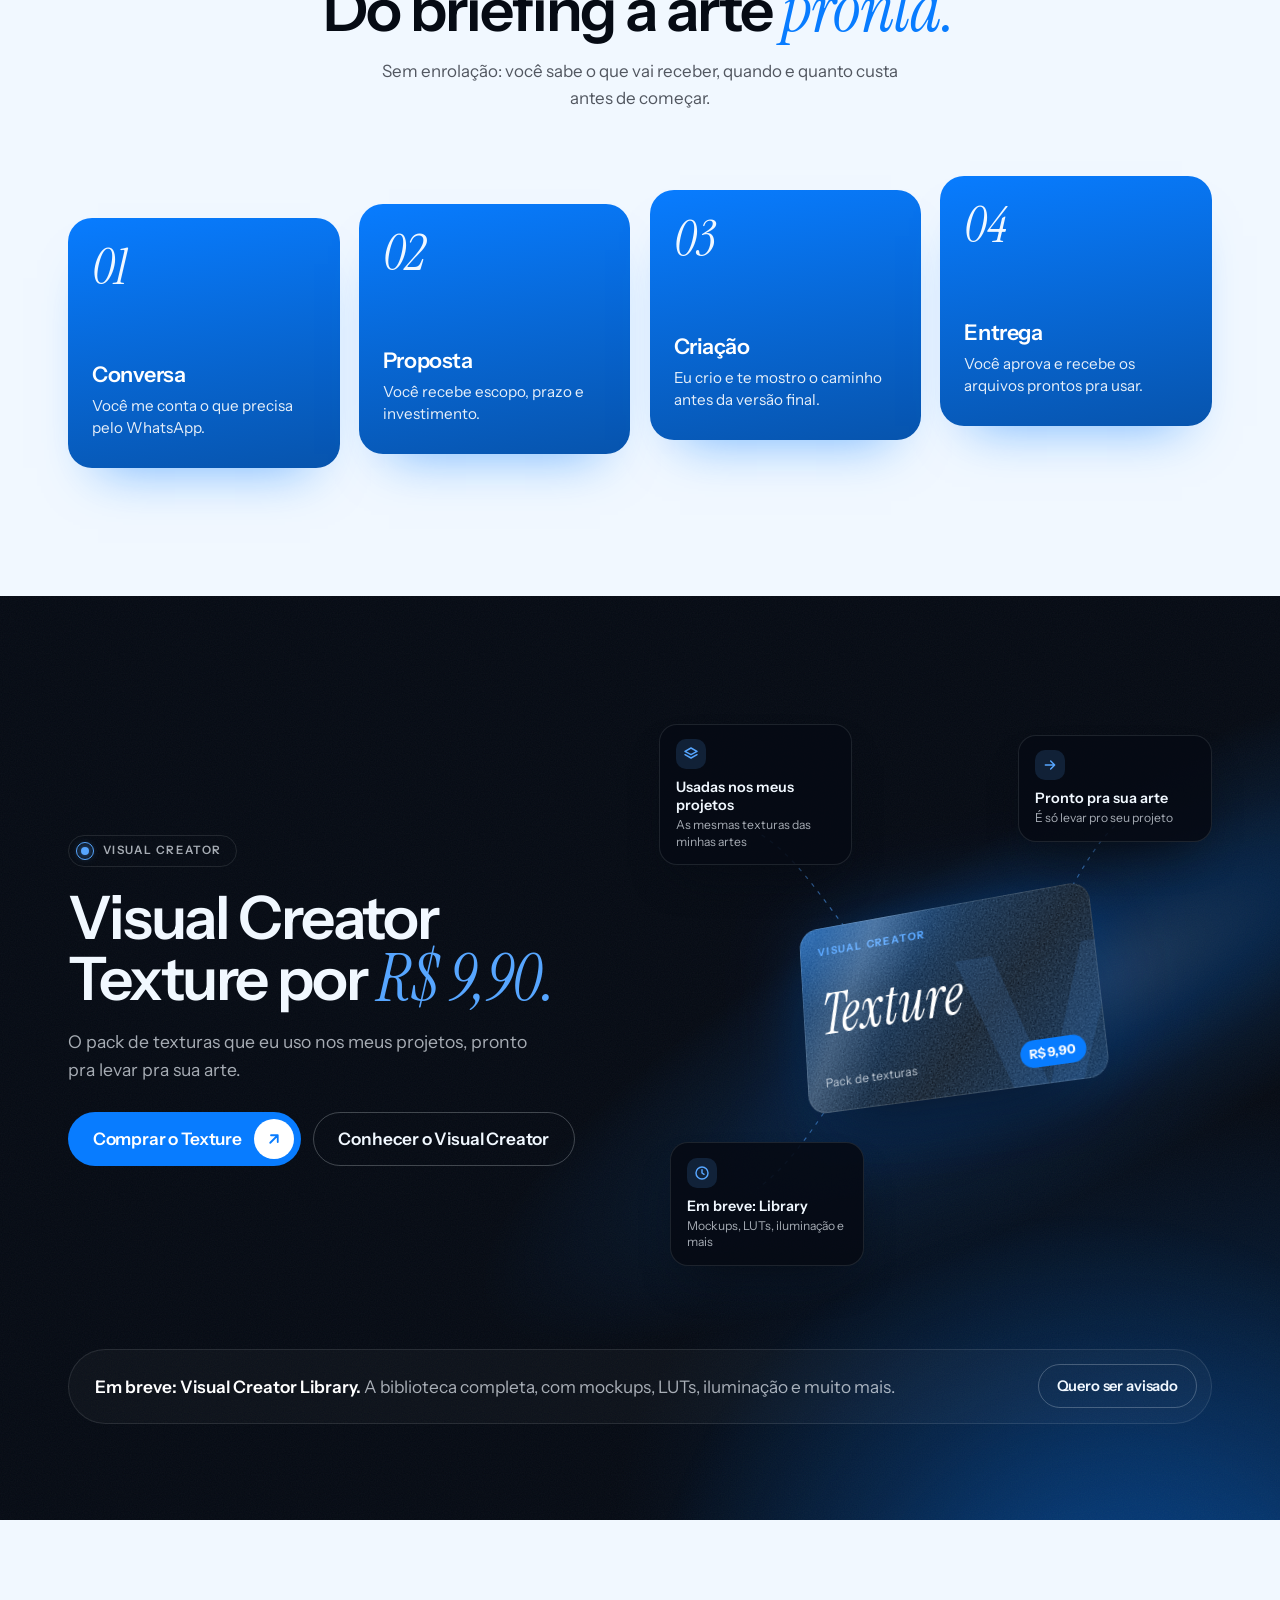
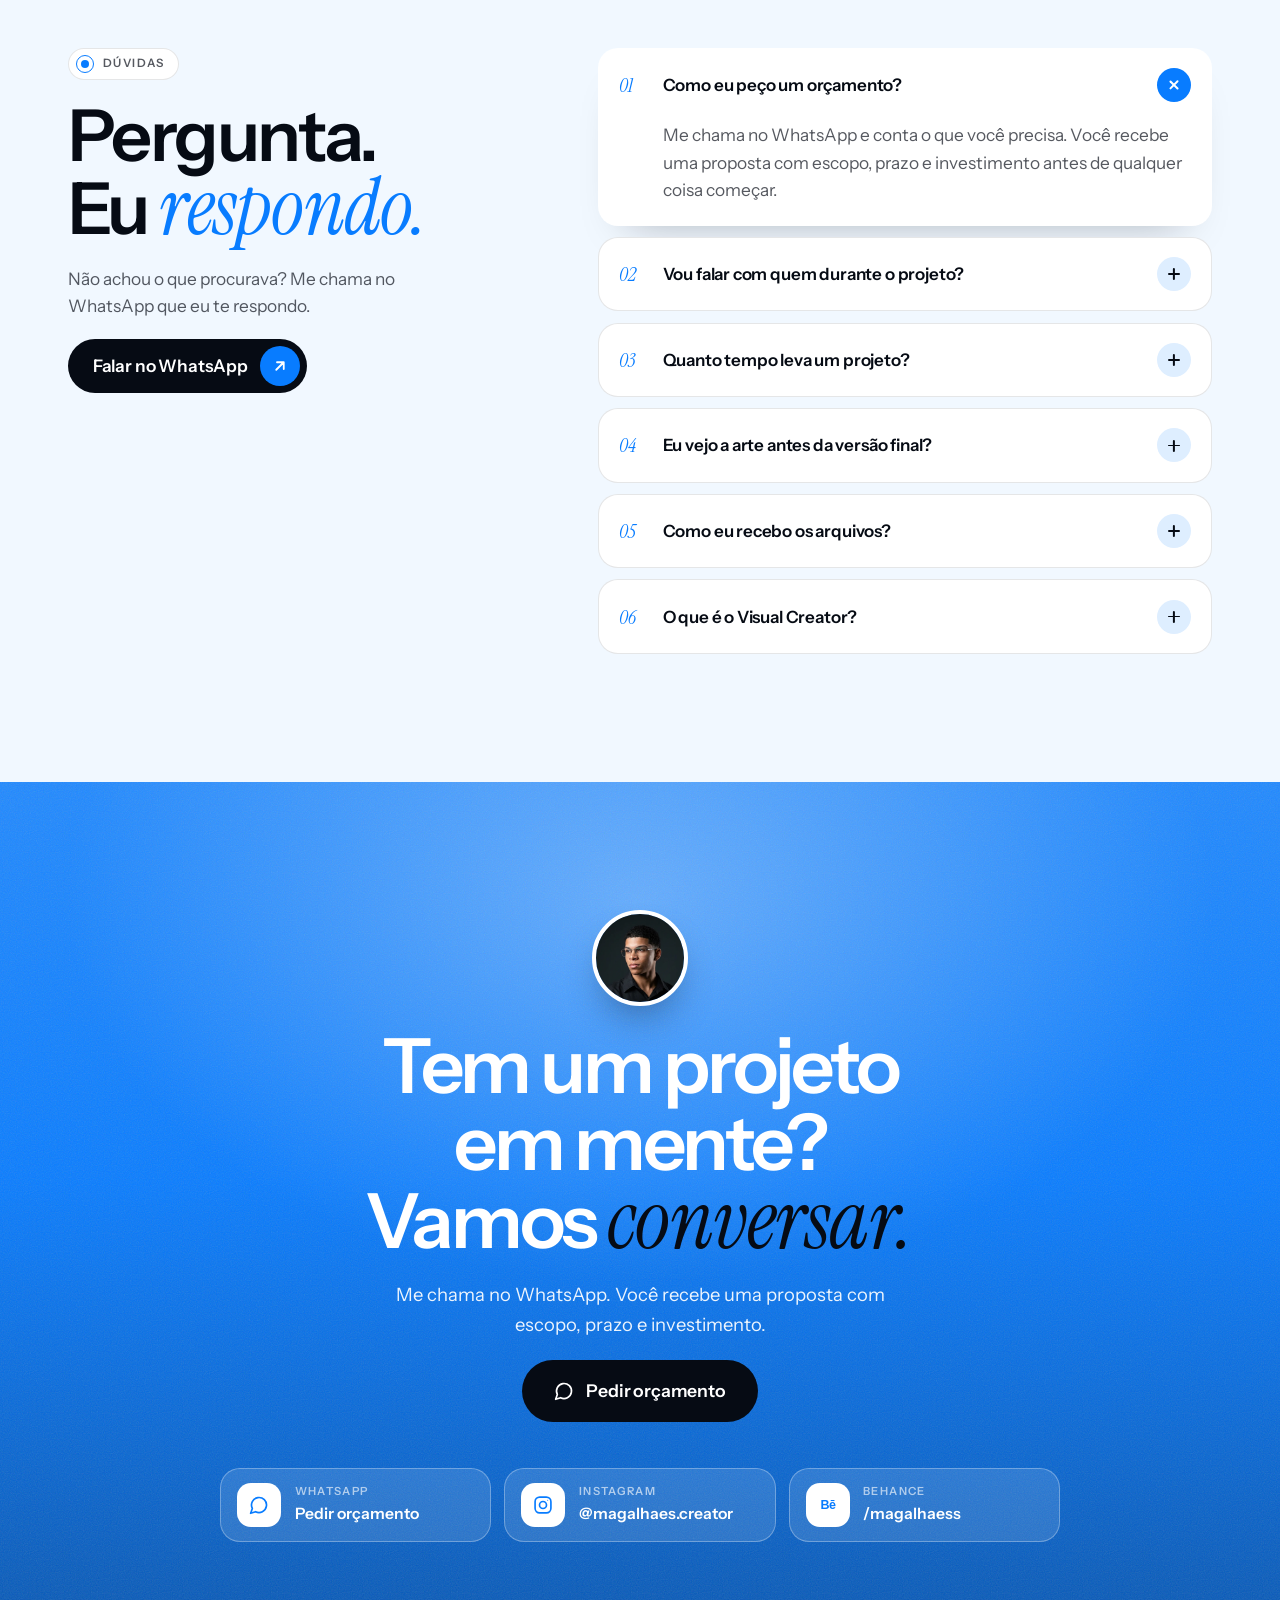
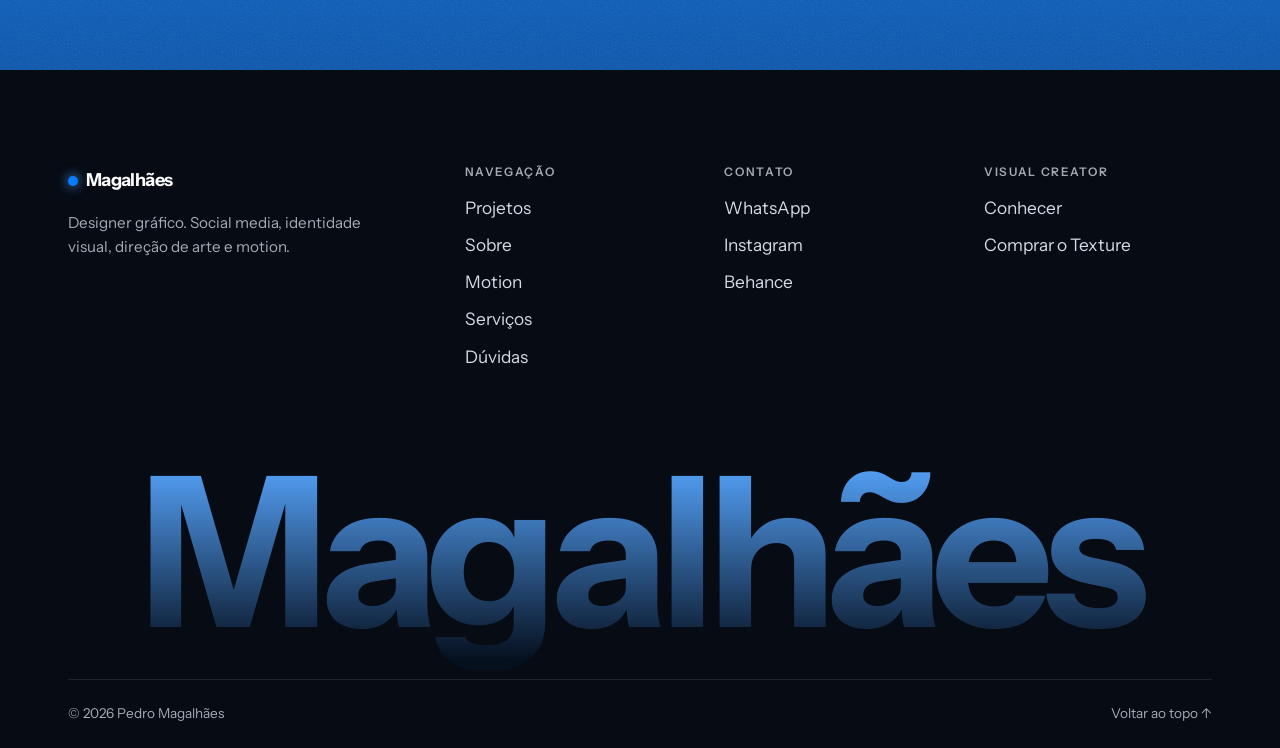
==== commit dacce029: "Adiciona a série de terror na seção Motion Episódios 1 e 2 (A conta deu uma a mais / Ele conta gente" ====
--- a/index.html
+++ b/index.html
@@ -237,6 +237,33 @@
             <figcaption><span class="num">02</span><b>Novidades do Photoshop</b><span>Vídeo informativo sobre as atualizações do Photoshop.</span></figcaption>
           </figure>
 
+          <div class="motion-row motion-series">
+            <div class="motion-series-card reveal">
+              <p class="kicker"><span class="kicker-dot" aria-hidden="true"></span>Série autoral</p>
+              <h3>Terror em <em class="accent">capítulos.</em></h3>
+              <p>Uma série de terror que escrevi, narrei, animei e sonorizei do zero. Cada episódio termina com o gancho do próximo, pra prender quem assiste até o fim.</p>
+              <ul class="motion-series-tags">
+                <li>Roteiro</li><li>Narração com IA</li><li>Silhueta 2D + VHS</li><li>Sound design</li>
+              </ul>
+            </div>
+            <figure class="motion is-tall reveal" style="--d:80ms">
+              <div class="motion-media">
+                <video src="assets/video/terror-ep1.mp4" poster="assets/video/terror-ep1.webp" width="1080" height="1920" muted loop playsinline preload="none" aria-label="A conta deu uma a mais, episódio 1"></video>
+                <span class="motion-tag">Série · Ep. 1</span>
+                <button class="motion-sound" type="button" aria-pressed="false" aria-label="Ativar som de A conta deu uma a mais, episódio 1"><svg class="i-off" viewBox="0 0 24 24" fill="none" stroke="currentColor" stroke-width="2" stroke-linecap="round" stroke-linejoin="round" aria-hidden="true"><path d="M11 5 6 9H2v6h4l5 4z"/><path d="m22 9-6 6"/><path d="m16 9 6 6"/></svg><svg class="i-on" viewBox="0 0 24 24" fill="none" stroke="currentColor" stroke-width="2" stroke-linecap="round" stroke-linejoin="round" aria-hidden="true"><path d="M11 5 6 9H2v6h4l5 4z"/><path d="M15.5 8.5a5 5 0 0 1 0 7"/><path d="M19 5a10 10 0 0 1 0 14"/></svg></button>
+              </div>
+              <figcaption><span class="num">03</span><b>A conta deu uma a mais</b><span>Episódio 1. Toda noite ele conta as vacas, até a conta dar uma a mais.</span></figcaption>
+            </figure>
+            <figure class="motion is-tall reveal" style="--d:160ms">
+              <div class="motion-media">
+                <video src="assets/video/terror-ep2.mp4" poster="assets/video/terror-ep2.webp" width="1080" height="1920" muted loop playsinline preload="none" aria-label="Ele conta gente, episódio 2"></video>
+                <span class="motion-tag">Série · Ep. 2</span>
+                <button class="motion-sound" type="button" aria-pressed="false" aria-label="Ativar som de Ele conta gente, episódio 2"><svg class="i-off" viewBox="0 0 24 24" fill="none" stroke="currentColor" stroke-width="2" stroke-linecap="round" stroke-linejoin="round" aria-hidden="true"><path d="M11 5 6 9H2v6h4l5 4z"/><path d="m22 9-6 6"/><path d="m16 9 6 6"/></svg><svg class="i-on" viewBox="0 0 24 24" fill="none" stroke="currentColor" stroke-width="2" stroke-linecap="round" stroke-linejoin="round" aria-hidden="true"><path d="M11 5 6 9H2v6h4l5 4z"/><path d="M15.5 8.5a5 5 0 0 1 0 7"/><path d="M19 5a10 10 0 0 1 0 14"/></svg></button>
+              </div>
+              <figcaption><span class="num">04</span><b>Ele conta gente</b><span>Episódio 2. A câmera do quarto grava quem está contando a família.</span></figcaption>
+            </figure>
+          </div>
+
           <div class="motion-row">
             <figure class="motion is-tall reveal">
               <div class="motion-media">
@@ -244,7 +271,7 @@
                 <span class="motion-tag">Conceito</span>
                 <button class="motion-sound" type="button" aria-pressed="false" aria-label="Ativar som de Beauty November"><svg class="i-off" viewBox="0 0 24 24" fill="none" stroke="currentColor" stroke-width="2" stroke-linecap="round" stroke-linejoin="round" aria-hidden="true"><path d="M11 5 6 9H2v6h4l5 4z"/><path d="m22 9-6 6"/><path d="m16 9 6 6"/></svg><svg class="i-on" viewBox="0 0 24 24" fill="none" stroke="currentColor" stroke-width="2" stroke-linecap="round" stroke-linejoin="round" aria-hidden="true"><path d="M11 5 6 9H2v6h4l5 4z"/><path d="M15.5 8.5a5 5 0 0 1 0 7"/><path d="M19 5a10 10 0 0 1 0 14"/></svg></button>
               </div>
-              <figcaption><span class="num">03</span><b>Beauty November</b><span>Campanha não oficial, sem vínculo com O Boticário. Reels com cupom de desconto.</span></figcaption>
+              <figcaption><span class="num">05</span><b>Beauty November</b><span>Campanha não oficial, sem vínculo com O Boticário. Reels com cupom de desconto.</span></figcaption>
             </figure>
             <figure class="motion is-tall reveal" style="--d:80ms">
               <div class="motion-media">
@@ -252,7 +279,7 @@
                 <span class="motion-tag">Anúncio</span>
                 <button class="motion-sound" type="button" aria-pressed="false" aria-label="Ativar som de Visual Creator Texture"><svg class="i-off" viewBox="0 0 24 24" fill="none" stroke="currentColor" stroke-width="2" stroke-linecap="round" stroke-linejoin="round" aria-hidden="true"><path d="M11 5 6 9H2v6h4l5 4z"/><path d="m22 9-6 6"/><path d="m16 9 6 6"/></svg><svg class="i-on" viewBox="0 0 24 24" fill="none" stroke="currentColor" stroke-width="2" stroke-linecap="round" stroke-linejoin="round" aria-hidden="true"><path d="M11 5 6 9H2v6h4l5 4z"/><path d="M15.5 8.5a5 5 0 0 1 0 7"/><path d="M19 5a10 10 0 0 1 0 14"/></svg></button>
               </div>
-              <figcaption><span class="num">04</span><b>Visual Creator Texture</b><span>Anúncio do meu pack de texturas.</span></figcaption>
+              <figcaption><span class="num">06</span><b>Visual Creator Texture</b><span>Anúncio do meu pack de texturas.</span></figcaption>
             </figure>
             <figure class="motion is-tall reveal" style="--d:160ms">
               <div class="motion-media">
@@ -260,7 +287,7 @@
                 <span class="motion-tag">Anúncio</span>
                 <button class="motion-sound" type="button" aria-pressed="false" aria-label="Ativar som de Visual Creator Texture, versão tech"><svg class="i-off" viewBox="0 0 24 24" fill="none" stroke="currentColor" stroke-width="2" stroke-linecap="round" stroke-linejoin="round" aria-hidden="true"><path d="M11 5 6 9H2v6h4l5 4z"/><path d="m22 9-6 6"/><path d="m16 9 6 6"/></svg><svg class="i-on" viewBox="0 0 24 24" fill="none" stroke="currentColor" stroke-width="2" stroke-linecap="round" stroke-linejoin="round" aria-hidden="true"><path d="M11 5 6 9H2v6h4l5 4z"/><path d="M15.5 8.5a5 5 0 0 1 0 7"/><path d="M19 5a10 10 0 0 1 0 14"/></svg></button>
               </div>
-              <figcaption><span class="num">05</span><b>Visual Creator Texture, versão tech</b><span>Outra versão do anúncio, com estética tecnológica.</span></figcaption>
+              <figcaption><span class="num">07</span><b>Visual Creator Texture, versão tech</b><span>Outra versão do anúncio, com estética tecnológica.</span></figcaption>
             </figure>
             <a class="motion-cta reveal" style="--d:240ms" href="https://wa.me/message/RZX6VDRR2DVQH1" target="_blank" rel="noopener">
               <span class="motion-cta-circle">
--- a/assets/css/home.css
+++ b/assets/css/home.css
@@ -184,14 +184,13 @@
   position: relative; display: flex; align-items: center; gap: 0.75rem;
   width: min(1080px, calc(100% - 24px)); margin: 12px auto 0;
   padding: 7px 7px 7px 20px; border-radius: 999px;
-  background: rgba(var(--tinta-rgb), 0.62);
-  -webkit-backdrop-filter: blur(18px) saturate(150%); backdrop-filter: blur(18px) saturate(150%);
+  background: rgba(var(--tinta-rgb), 0.84);
   border: 1px solid rgba(var(--gelo-rgb), 0.1);
   box-shadow: 0 12px 40px -14px rgba(var(--tinta-rgb), 0.7);
   color: var(--branco);
   transition: background-color 0.3s ease;
 }
-.nav.is-scrolled .nav-pill { background: rgba(var(--tinta-rgb), 0.86); }
+.nav.is-scrolled .nav-pill { background: rgba(var(--tinta-rgb), 0.93); }
 .wordmark { display: inline-flex; align-items: center; gap: 0.5rem; font-weight: 700; font-size: 1.12rem; letter-spacing: -0.035em; text-decoration: none; color: var(--branco); white-space: nowrap; }
 .wm-dot { width: 10px; height: 10px; border-radius: 50%; background: var(--azul); box-shadow: 0 0 12px var(--ceu); }
 .nav nav { flex: 1; display: flex; justify-content: center; }
@@ -218,31 +217,28 @@
   padding: calc(96px + 1.5vw) 0 clamp(4.5rem, 8vw, 7rem);
 }
 .aurora { position: absolute; inset: 0; z-index: 0; overflow: hidden; pointer-events: none; }
-.beam { position: absolute; display: block; border-radius: 50%; will-change: transform; }
+.beam { position: absolute; display: block; will-change: transform; backface-visibility: hidden; }
 .b1 {
-  width: 90vw; height: max(200px, 20vw); right: -30vw; top: 2%;
-  background: linear-gradient(90deg, rgba(var(--azul-rgb), 0) 0%, rgba(var(--azul-rgb), 0.85) 42%, rgba(var(--ceu-rgb), 0.95) 58%, rgba(var(--azul-rgb), 0) 100%);
-  filter: blur(70px); opacity: 0.72;
+  width: 104vw; height: max(280px, 28vw); right: -40vw; top: -6%;
+  background: radial-gradient(closest-side, rgba(var(--ceu-rgb), 0.6) 0%, rgba(var(--azul-rgb), 0.44) 34%, rgba(var(--azul-rgb), 0.16) 66%, rgba(var(--azul-rgb), 0) 100%);
   transform: rotate(-28deg);
   animation: drift-a 16s ease-in-out infinite alternate;
 }
 .b2 {
   width: 70vw; height: 70vw; left: -30vw; bottom: -42vw;
-  background: radial-gradient(closest-side, rgba(var(--azul-rgb), 0.5), transparent);
-  filter: blur(30px);
+  background: radial-gradient(closest-side, rgba(var(--azul-rgb), 0.42) 0%, rgba(var(--azul-rgb), 0.14) 58%, rgba(var(--azul-rgb), 0) 100%);
   animation: drift-b 22s ease-in-out infinite alternate;
 }
 .b3 {
-  width: 46vw; height: max(70px, 6vw); right: -8vw; top: 44%;
-  background: linear-gradient(90deg, transparent, rgba(var(--ceu-rgb), 0.7), transparent);
-  filter: blur(40px); opacity: 0.42;
+  width: 52vw; height: max(120px, 10vw); right: -12vw; top: 40%;
+  background: radial-gradient(closest-side, rgba(var(--ceu-rgb), 0.4) 0%, rgba(var(--ceu-rgb), 0.12) 60%, rgba(var(--ceu-rgb), 0) 100%);
   transform: rotate(-28deg);
   animation: drift-a 12s ease-in-out -5s infinite alternate;
 }
 @keyframes drift-a { to { transform: rotate(-23deg) translate3d(-7vw, 3vw, 0); } }
 @keyframes drift-b { to { transform: translate3d(9vw, -5vw, 0) scale(1.12); } }
 .grain {
-  position: absolute; inset: 0; z-index: 1; pointer-events: none; opacity: 0.1; mix-blend-mode: overlay;
+  position: absolute; inset: 0; z-index: 1; pointer-events: none; opacity: 0.045;
   background-image: url("data:image/svg+xml;utf8,<svg xmlns='http://www.w3.org/2000/svg' width='180' height='180'><filter id='n'><feTurbulence type='fractalNoise' baseFrequency='0.85' numOctaves='3' stitchTiles='stitch'/></filter><rect width='100%25' height='100%25' filter='url(%23n)'/></svg>");
 }
 
@@ -263,6 +259,7 @@
   display: grid; grid-template-columns: 1fr 1fr; grid-template-rows: 1fr 1fr; gap: 14px;
   transform: translate3d(calc(var(--mx) * -18px), calc(var(--my) * -18px), 0);
   transition: transform 0.5s var(--ease);
+  will-change: transform;
 }
 .tile { position: relative; overflow: hidden; border-radius: 28px; background: var(--azul-25); box-shadow: 0 30px 60px -30px rgba(var(--tinta-rgb), 0.85); outline: 1px solid rgba(255, 255, 255, 0.07); outline-offset: -1px; }
 .tile img { width: 100%; height: 100%; object-fit: cover; }
@@ -279,6 +276,7 @@
   box-shadow: 0 50px 80px -30px rgba(var(--tinta-rgb), 0.95), inset 0 0 0 1px rgba(255, 255, 255, 0.14), 0 0 70px -14px rgba(var(--azul-rgb), 0.4);
   transform: translate3d(calc(var(--mx) * 26px), calc(var(--my) * 26px), 0);
   transition: transform 0.5s var(--ease);
+  will-change: transform;
 }
 .phone-screen { position: relative; width: 100%; height: 100%; overflow: hidden; border-radius: 33px; background: var(--tinta); }
 .phone-screen img { position: absolute; inset: 0; width: 100%; height: 100%; object-fit: cover; opacity: 0; transition: opacity 0.9s ease; }
@@ -289,12 +287,12 @@
   position: absolute; z-index: 3;
   display: flex; align-items: center; gap: 0.6rem;
   padding: 0.55rem 0.95rem 0.55rem 0.55rem; border-radius: 16px;
-  background: rgba(var(--tinta-rgb), 0.74);
-  -webkit-backdrop-filter: blur(14px); backdrop-filter: blur(14px);
+  background: rgba(var(--tinta-rgb), 0.88);
   border: 1px solid rgba(255, 255, 255, 0.1);
   box-shadow: 0 20px 40px -18px rgba(var(--tinta-rgb), 0.8);
   color: var(--branco); font-size: 0.8rem; line-height: 1.25; white-space: nowrap;
   animation: float 6s ease-in-out infinite;
+  will-change: translate;
 }
 .chip b { display: block; font-weight: 600; }
 .chip small { display: block; color: var(--mute); font-size: 0.72rem; }
@@ -361,6 +359,7 @@
   height: var(--art-h); padding: 0; border: 0; border-radius: 20px; overflow: hidden;
   background: var(--azul-25); cursor: pointer; scroll-snap-align: center;
   transform: perspective(1100px) translateZ(calc(var(--a) * -150px)) rotateY(calc(var(--t) * -24deg));
+  will-change: transform;
   box-shadow: 0 40px 60px -35px rgba(var(--tinta-rgb), 0.75);
 }
 .work::after { content: ""; position: absolute; inset: 0; background: var(--azul-65); opacity: calc(var(--a) * 0.55); pointer-events: none; }
@@ -412,8 +411,8 @@
 .motion:hover .motion-media { transform: translateY(-4px); box-shadow: 0 30px 60px -30px rgba(var(--azul-rgb), 0.35); }
 .motion video { width: 100%; cursor: pointer; }
 .is-tall video { aspect-ratio: 9 / 16; object-fit: cover; }
-.motion-tag { position: absolute; top: 0.8rem; left: 0.8rem; padding: 0.32rem 0.72rem; border-radius: 999px; background: rgba(var(--tinta-rgb), 0.55); -webkit-backdrop-filter: blur(8px); backdrop-filter: blur(8px); border: 1px solid rgba(255, 255, 255, 0.12); color: var(--branco); font-size: 0.74rem; font-weight: 600; pointer-events: none; }
-.motion-sound { position: absolute; right: 0.8rem; bottom: 0.8rem; display: grid; place-items: center; width: 44px; height: 44px; border-radius: 50%; border: 1px solid rgba(255, 255, 255, 0.25); background: rgba(var(--tinta-rgb), 0.55); -webkit-backdrop-filter: blur(8px); backdrop-filter: blur(8px); color: var(--branco); cursor: pointer; transition: background-color 0.2s ease, border-color 0.2s ease, color 0.2s ease; }
+.motion-tag { position: absolute; top: 0.8rem; left: 0.8rem; padding: 0.32rem 0.72rem; border-radius: 999px; background: rgba(var(--tinta-rgb), 0.72); border: 1px solid rgba(255, 255, 255, 0.12); color: var(--branco); font-size: 0.74rem; font-weight: 600; pointer-events: none; }
+.motion-sound { position: absolute; right: 0.8rem; bottom: 0.8rem; display: grid; place-items: center; width: 44px; height: 44px; border-radius: 50%; border: 1px solid rgba(255, 255, 255, 0.25); background: rgba(var(--tinta-rgb), 0.72); color: var(--branco); cursor: pointer; transition: background-color 0.2s ease, border-color 0.2s ease, color 0.2s ease; }
 .motion-sound:hover { border-color: var(--ceu); }
 .motion-sound svg { width: 20px; height: 20px; }
 .motion-sound .i-on { display: none; }
@@ -429,6 +428,12 @@
 .motion-cta-circle small { font-size: 0.64rem; font-weight: 700; letter-spacing: 0.14em; text-transform: uppercase; }
 .motion-cta-circle b { max-width: 8ch; font-size: clamp(1.1rem, 0.85rem + 0.6vw, 1.45rem); font-weight: 600; letter-spacing: -0.025em; line-height: 1.08; }
 .motion-cta-circle svg { width: 22px; height: 22px; margin-top: 0.2rem; }
+.motion-series-card { grid-column: span 2; display: flex; flex-direction: column; justify-content: flex-end; gap: 1rem; padding: clamp(1.4rem, 2.6vw, 2.4rem); border-radius: 22px; background: radial-gradient(110% 70% at 100% 0%, var(--azul-25) 0%, var(--tinta) 72%); outline: 1px solid rgba(var(--gelo-rgb), 0.1); outline-offset: -1px; }
+.motion-series-card .kicker { align-self: flex-start; }
+.motion-series-card h3 { margin: 0; font-size: var(--step-3); font-weight: 600; letter-spacing: -0.03em; line-height: 1.02; }
+.motion-series-card > p:not(.kicker) { margin: 0; max-width: 38ch; color: var(--mute); font-size: var(--step-0); line-height: 1.55; }
+.motion-series-tags { display: flex; flex-wrap: wrap; gap: 0.45rem; margin: 0.4rem 0 0; padding: 0; list-style: none; }
+.motion-series-tags li { padding: 0.36rem 0.8rem; border-radius: 999px; border: 1px solid rgba(var(--gelo-rgb), 0.16); background: rgba(var(--gelo-rgb), 0.04); font-size: 0.8rem; font-weight: 600; }
 .motion-cta:hover .motion-cta-circle { transform: scale(1.06) rotate(-5deg); }
 
 /* Serviços em blocos */
@@ -477,9 +482,10 @@
 .tl-track i + i { border-left: 2px solid var(--tinta); }
 .tl-track.is-alt i { background: rgba(var(--ceu-rgb), 0.34); }
 .tl-track.is-dim i { background: rgba(var(--gelo-rgb), 0.12); }
-.tl-cursor { position: absolute; top: 2.75rem; bottom: 0.8rem; left: 1rem; width: 2px; border-radius: 2px; background: var(--branco); box-shadow: 0 0 10px rgba(255, 255, 255, 0.6); animation: scrub 7s ease-in-out infinite alternate; }
-.tl-cursor::before { content: ""; position: absolute; top: -6px; left: -4px; width: 10px; height: 10px; border-radius: 3px; background: var(--branco); }
-@keyframes scrub { to { left: calc(100% - 1rem); } }
+.tl-cursor { position: absolute; top: 2.75rem; bottom: 0.8rem; left: 1rem; right: 1rem; pointer-events: none; animation: scrub 7s ease-in-out infinite alternate; will-change: transform; }
+.tl-cursor::after { content: ""; position: absolute; top: 0; bottom: 0; left: -1px; width: 2px; border-radius: 2px; background: var(--branco); box-shadow: 0 0 10px rgba(255, 255, 255, 0.6); }
+.tl-cursor::before { content: ""; position: absolute; top: -6px; left: -5px; width: 10px; height: 10px; border-radius: 3px; background: var(--branco); }
+@keyframes scrub { from { transform: translateX(0); } to { transform: translateX(100%); } }
 
 /* Como funciona */
 .process { margin-top: clamp(5.5rem, 10vw, 8rem); }
@@ -527,6 +533,7 @@
     linear-gradient(135deg, var(--azul-45) 0%, var(--tinta) 62%, var(--azul-25) 100%);
   box-shadow: 0 40px 80px -30px rgba(var(--tinta-rgb), 0.95), inset 0 0 0 1px rgba(var(--gelo-rgb), 0.12), 0 0 90px -20px rgba(var(--azul-rgb), 0.5);
   animation: card-float 7s ease-in-out infinite;
+  will-change: translate;
 }
 .vc-card-inner::before { content: "V"; position: absolute; right: -0.06em; bottom: -0.3em; font-size: 15rem; font-weight: 700; line-height: 1; letter-spacing: -0.06em; color: rgba(var(--ceu-rgb), 0.13); pointer-events: none; }
 @keyframes card-float { 50% { translate: 0 -10px; } }
@@ -536,7 +543,7 @@
 .vc-card-meta span:last-child { padding: 0.2rem 0.6rem; border-radius: 999px; background: var(--azul); color: var(--branco); font-weight: 700; }
 .vc-card-shine { position: absolute; inset: 0; background: linear-gradient(115deg, transparent 30%, rgba(255, 255, 255, 0.16) 45%, transparent 60%); transform: translateX(var(--shine, -30%)); transition: transform 0.6s var(--ease); pointer-events: none; }
 .vc-card:hover .vc-card-shine { transition-duration: 0.1s; }
-.info-card { position: absolute; z-index: 3; display: grid; gap: 0.2rem; width: 35%; min-width: 172px; padding: 0.9rem 1rem; border-radius: 18px; background: rgba(var(--tinta-rgb), 0.74); -webkit-backdrop-filter: blur(14px); backdrop-filter: blur(14px); border: 1px solid rgba(var(--gelo-rgb), 0.1); box-shadow: 0 22px 44px -20px rgba(var(--tinta-rgb), 0.9); animation: float 7s ease-in-out infinite; }
+.info-card { position: absolute; z-index: 3; display: grid; gap: 0.2rem; width: 35%; min-width: 172px; padding: 0.9rem 1rem; border-radius: 18px; background: rgba(var(--tinta-rgb), 0.9); border: 1px solid rgba(var(--gelo-rgb), 0.1); box-shadow: 0 22px 44px -20px rgba(var(--tinta-rgb), 0.9); animation: float 7s ease-in-out infinite; will-change: translate; }
 .info-card b { font-size: 0.9rem; font-weight: 600; line-height: 1.25; }
 .info-card small { color: var(--mute); font-size: 0.76rem; line-height: 1.35; }
 .ic-ico { display: grid; place-items: center; width: 30px; height: 30px; margin-bottom: 0.35rem; border-radius: 10px; background: rgba(var(--ceu-rgb), 0.15); color: var(--ceu); }
@@ -608,7 +615,7 @@
 .footer-bottom a:hover { color: var(--ceu); }
 
 /* Tela cheia */
-.lightbox { position: fixed; inset: 0; z-index: 100; display: grid; place-items: center; padding: 4.5rem 4.5rem 3.5rem; background: rgba(var(--tinta-rgb), 0.95); -webkit-backdrop-filter: blur(10px); backdrop-filter: blur(10px); }
+.lightbox { position: fixed; inset: 0; z-index: 100; display: grid; place-items: center; padding: 4.5rem 4.5rem 3.5rem; background: rgba(var(--tinta-rgb), 0.96); }
 .lightbox[hidden] { display: none; }
 .lb-img { max-width: calc(100vw - 9rem); max-height: calc(100vh - 8rem); max-height: calc(100dvh - 8rem); width: auto; height: auto; object-fit: contain; border-radius: 10px; box-shadow: 0 30px 90px -20px rgba(var(--azul-rgb), 0.35); }
 .lb-close, .lb-prev, .lb-next { position: absolute; display: grid; place-items: center; width: 48px; height: 48px; border-radius: 50%; border: 1px solid rgba(var(--gelo-rgb), 0.24); background: rgba(var(--tinta-rgb), 0.75); color: var(--branco); cursor: pointer; transition: background-color 0.2s ease, color 0.2s ease, border-color 0.2s ease; }
@@ -619,6 +626,9 @@
 .lb-next { right: 1rem; top: 50%; transform: translateY(-50%); }
 .lb-count { position: absolute; bottom: 1.1rem; left: 0; right: 0; text-align: center; color: var(--mute); font-size: 0.85rem; font-variant-numeric: tabular-nums; }
 .lb-open, .lb-open body { overflow: hidden; }
+
+/* Animações decorativas param quando a seção sai da tela (o home.js marca com .is-off) */
+.is-off *, .is-off *::before, .is-off *::after { animation-play-state: paused !important; }
 
 /* Aparece ao rolar */
 .js .reveal { opacity: 0; transform: translateY(32px); }
@@ -675,6 +685,7 @@
   }
   .motion-row::-webkit-scrollbar { display: none; }
   .motion-row > * { flex: 0 0 min(64vw, 300px); scroll-snap-align: start; }
+  .motion-row > .motion-series-card { flex-basis: min(82vw, 360px); justify-content: center; }
 }
 
 /* Celular */
